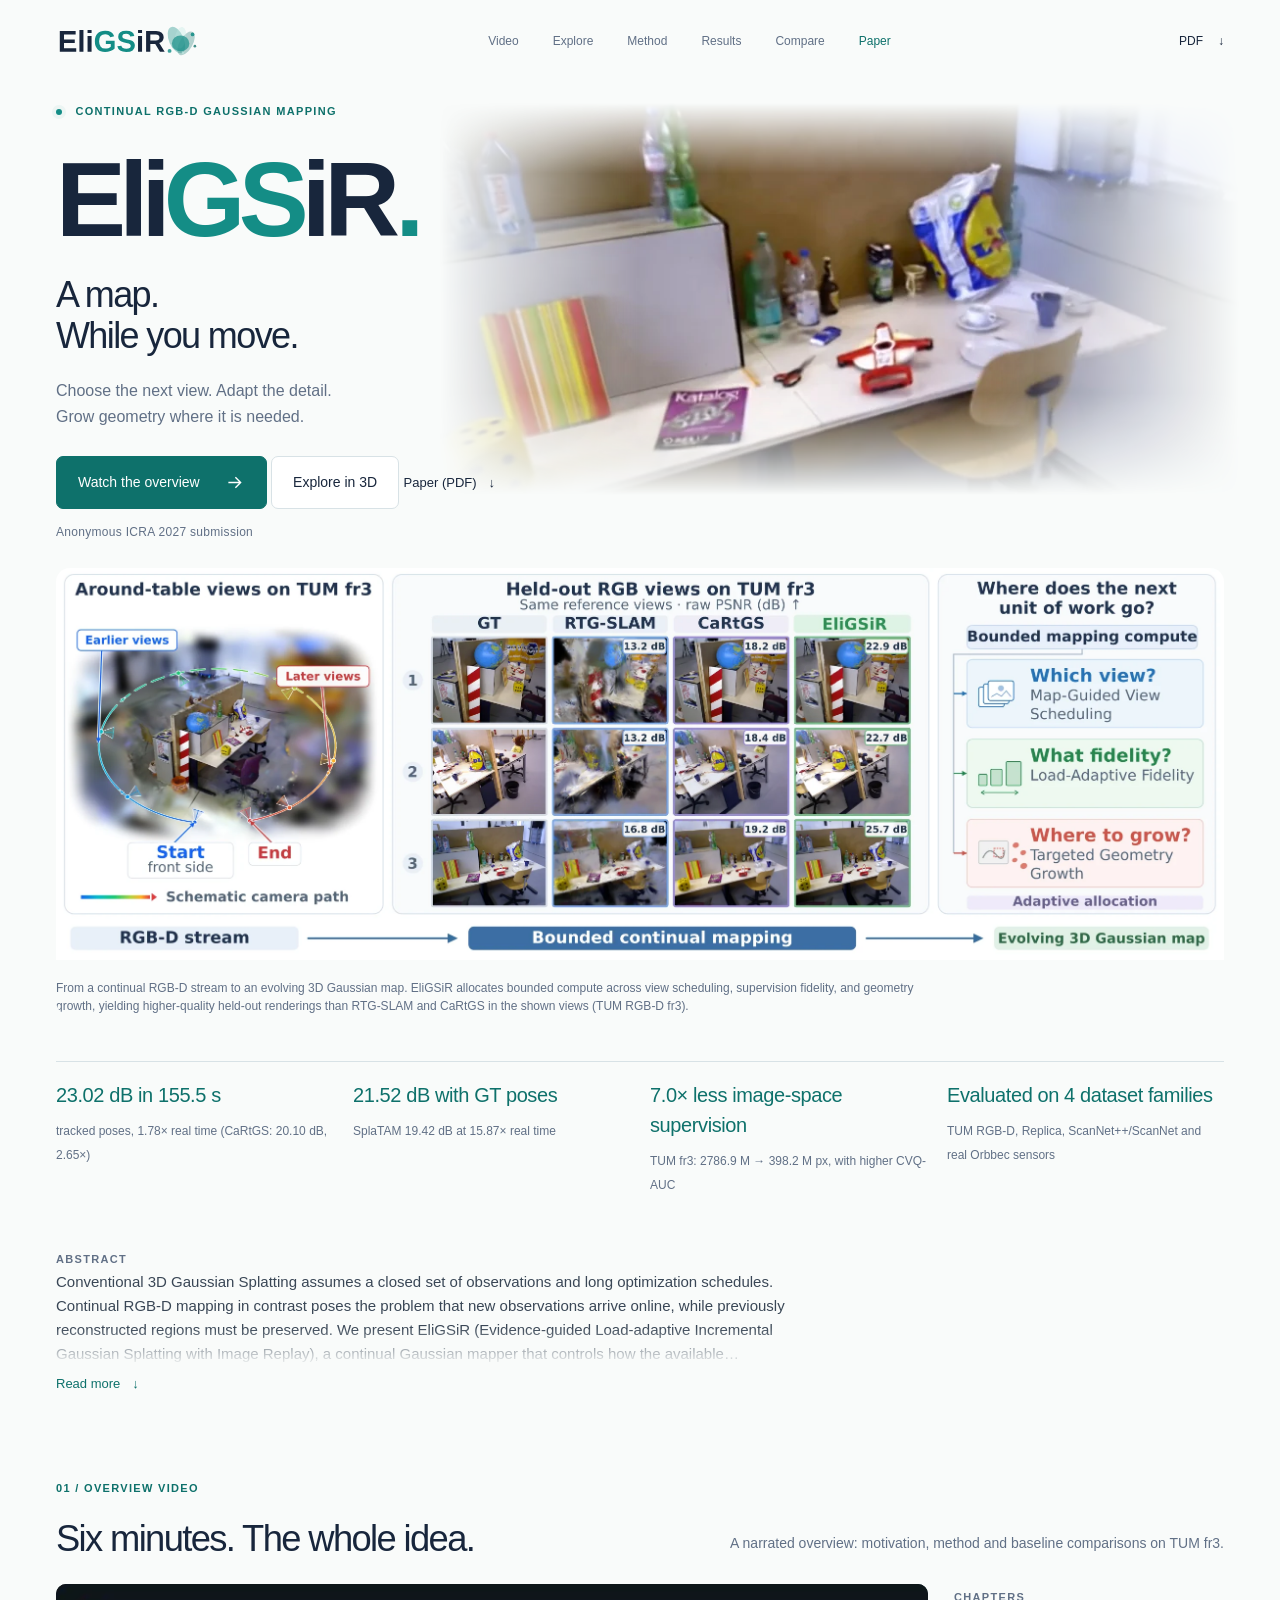
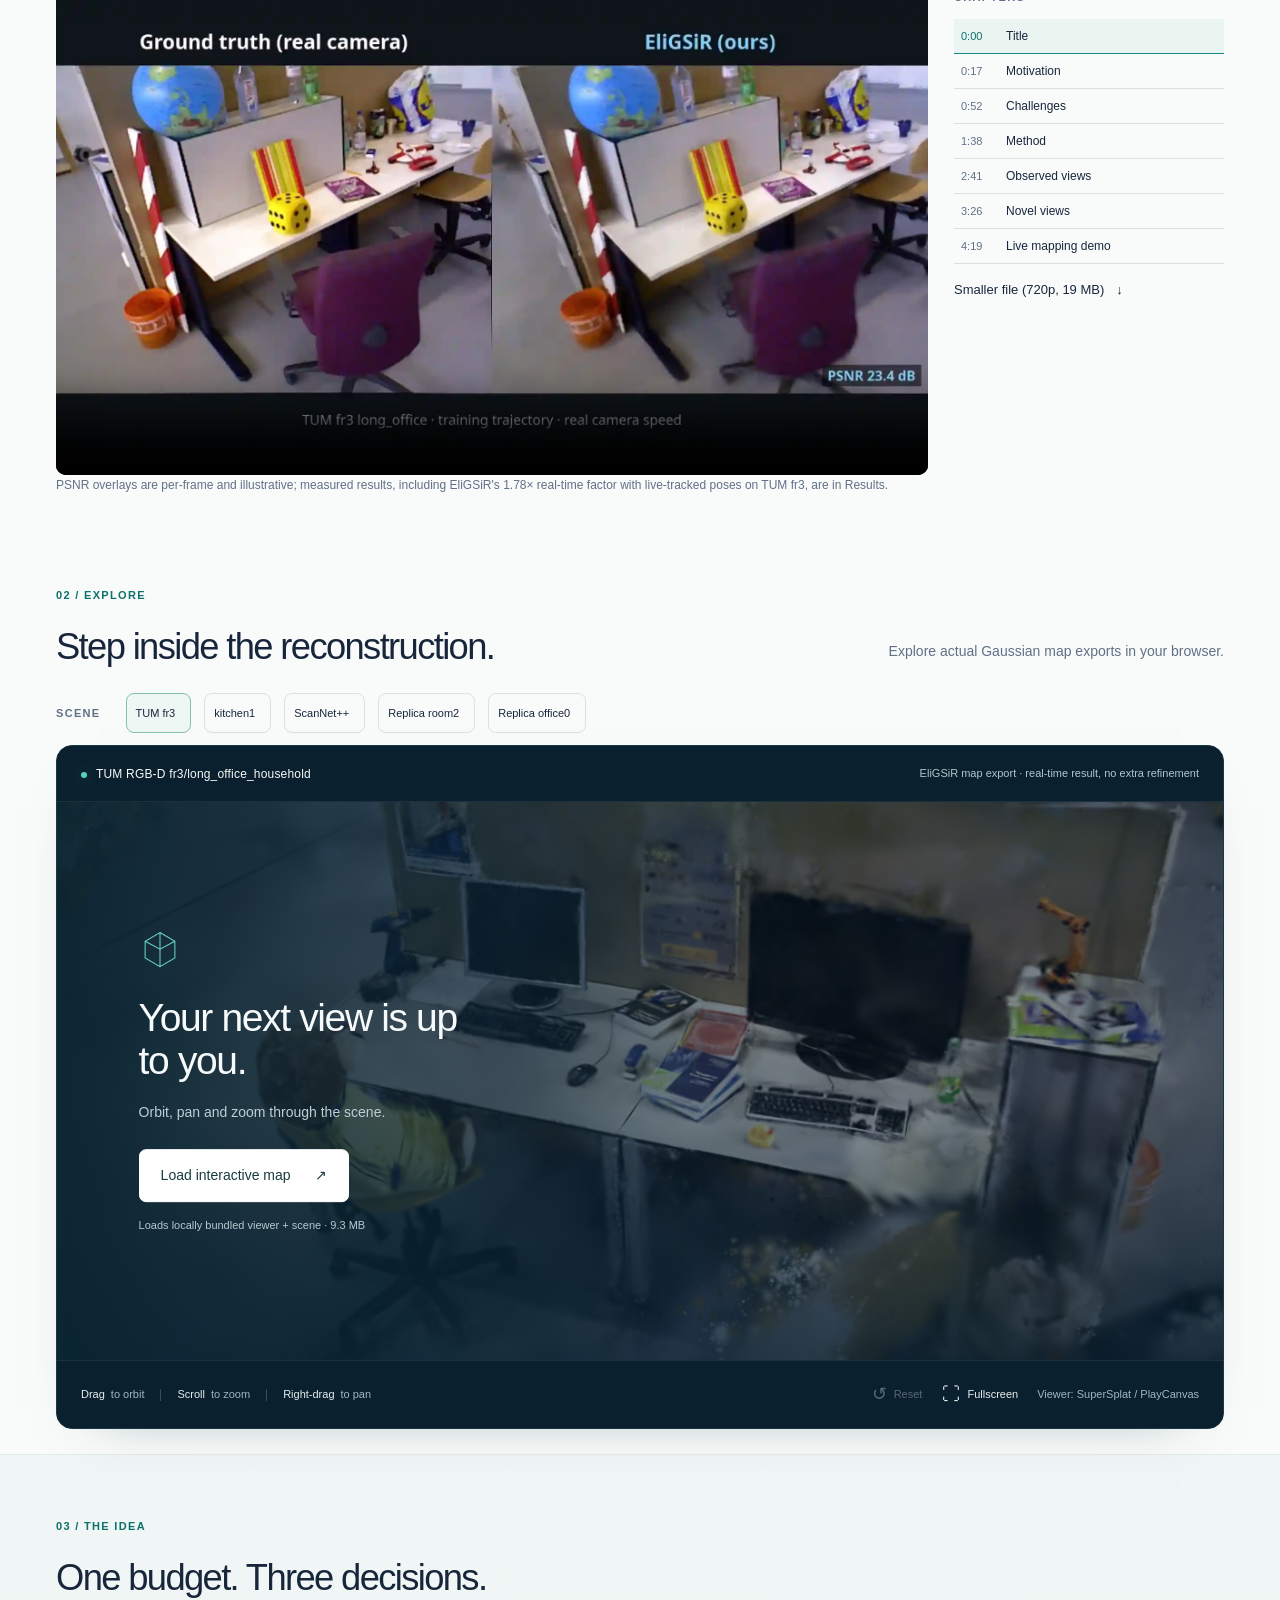
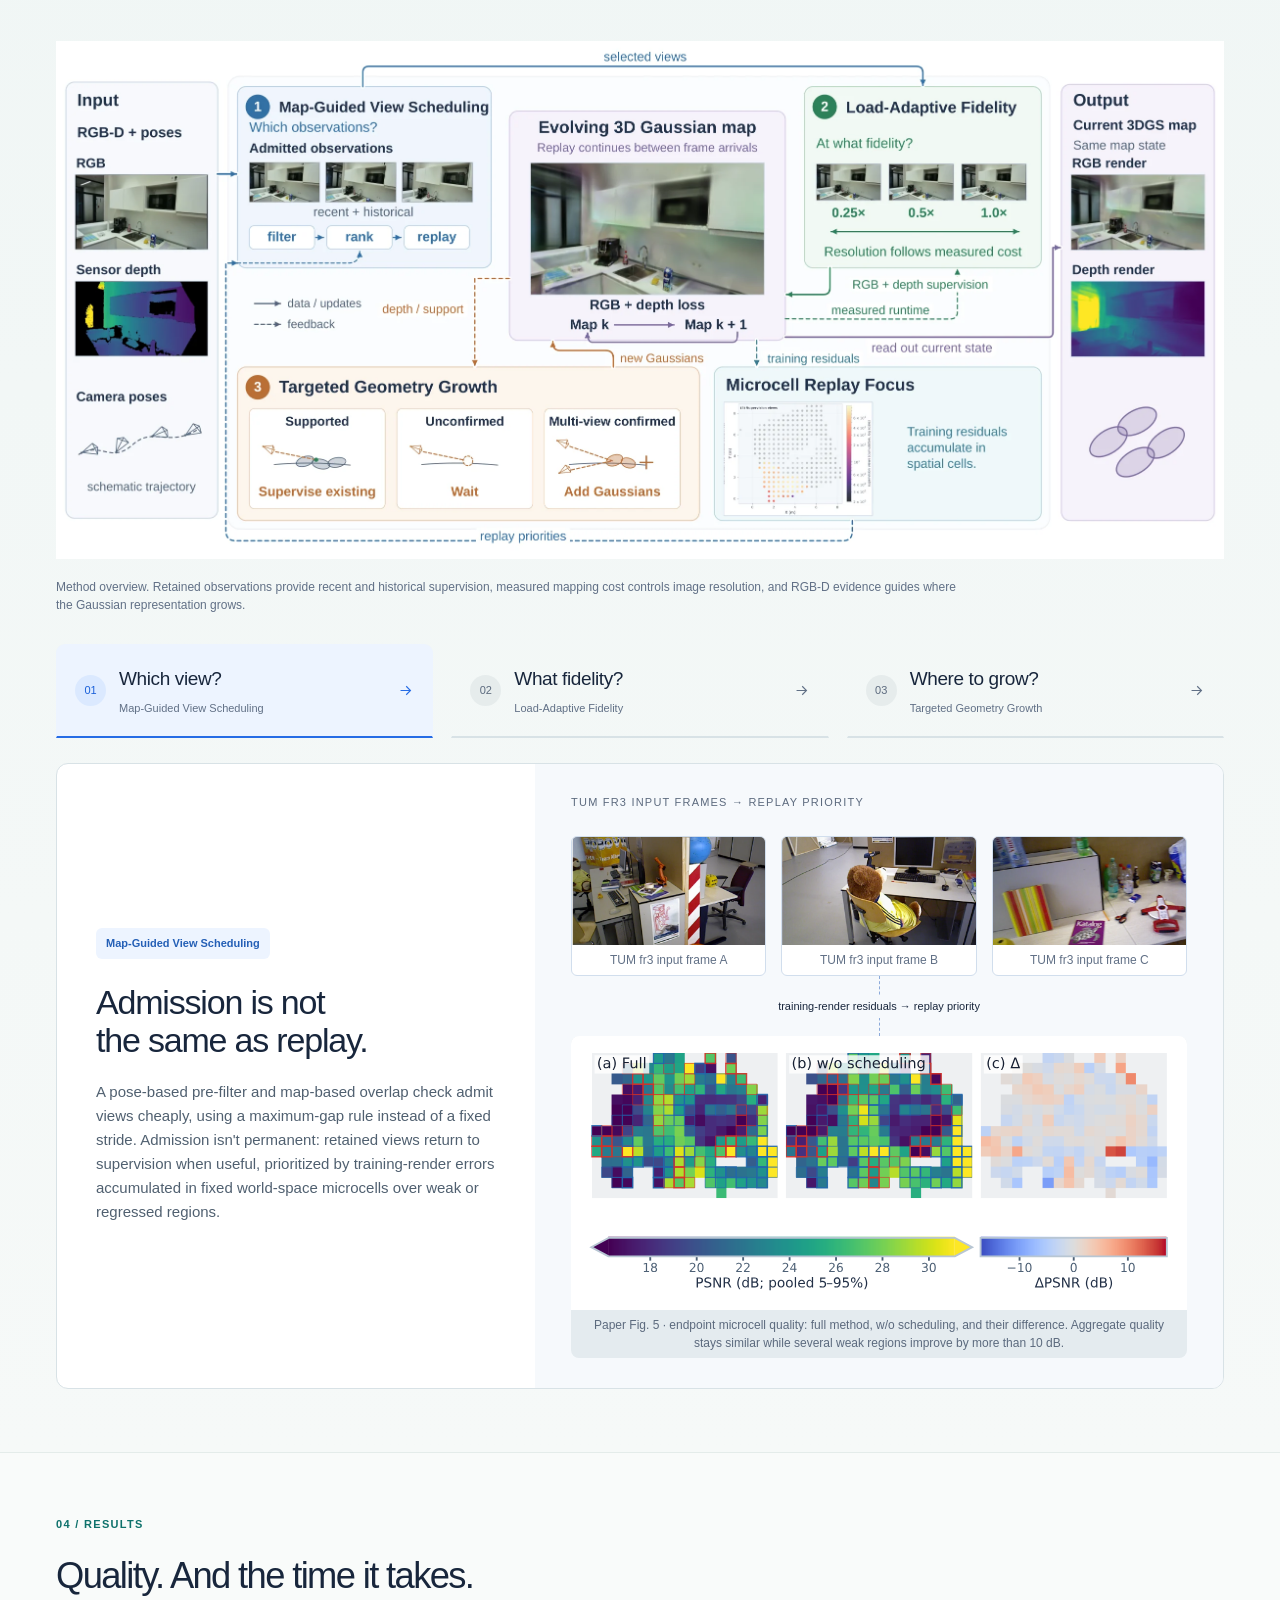
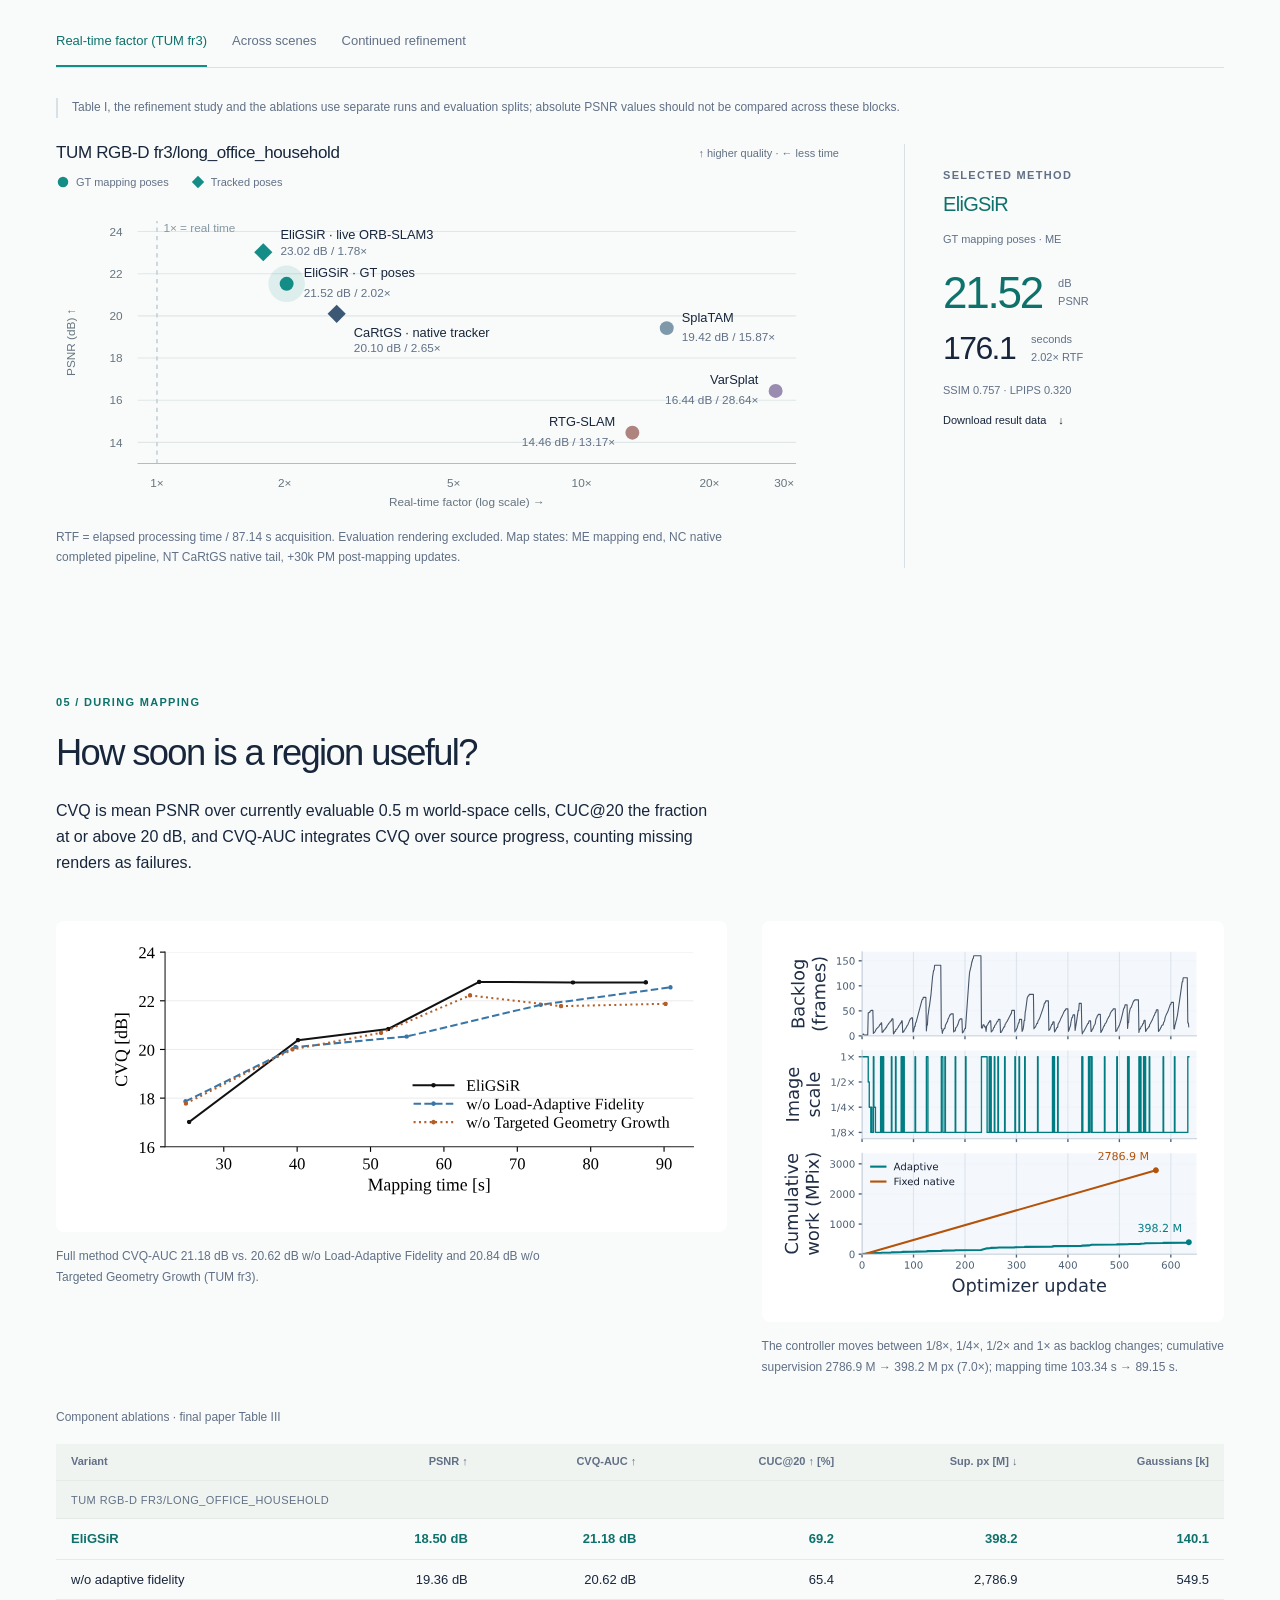
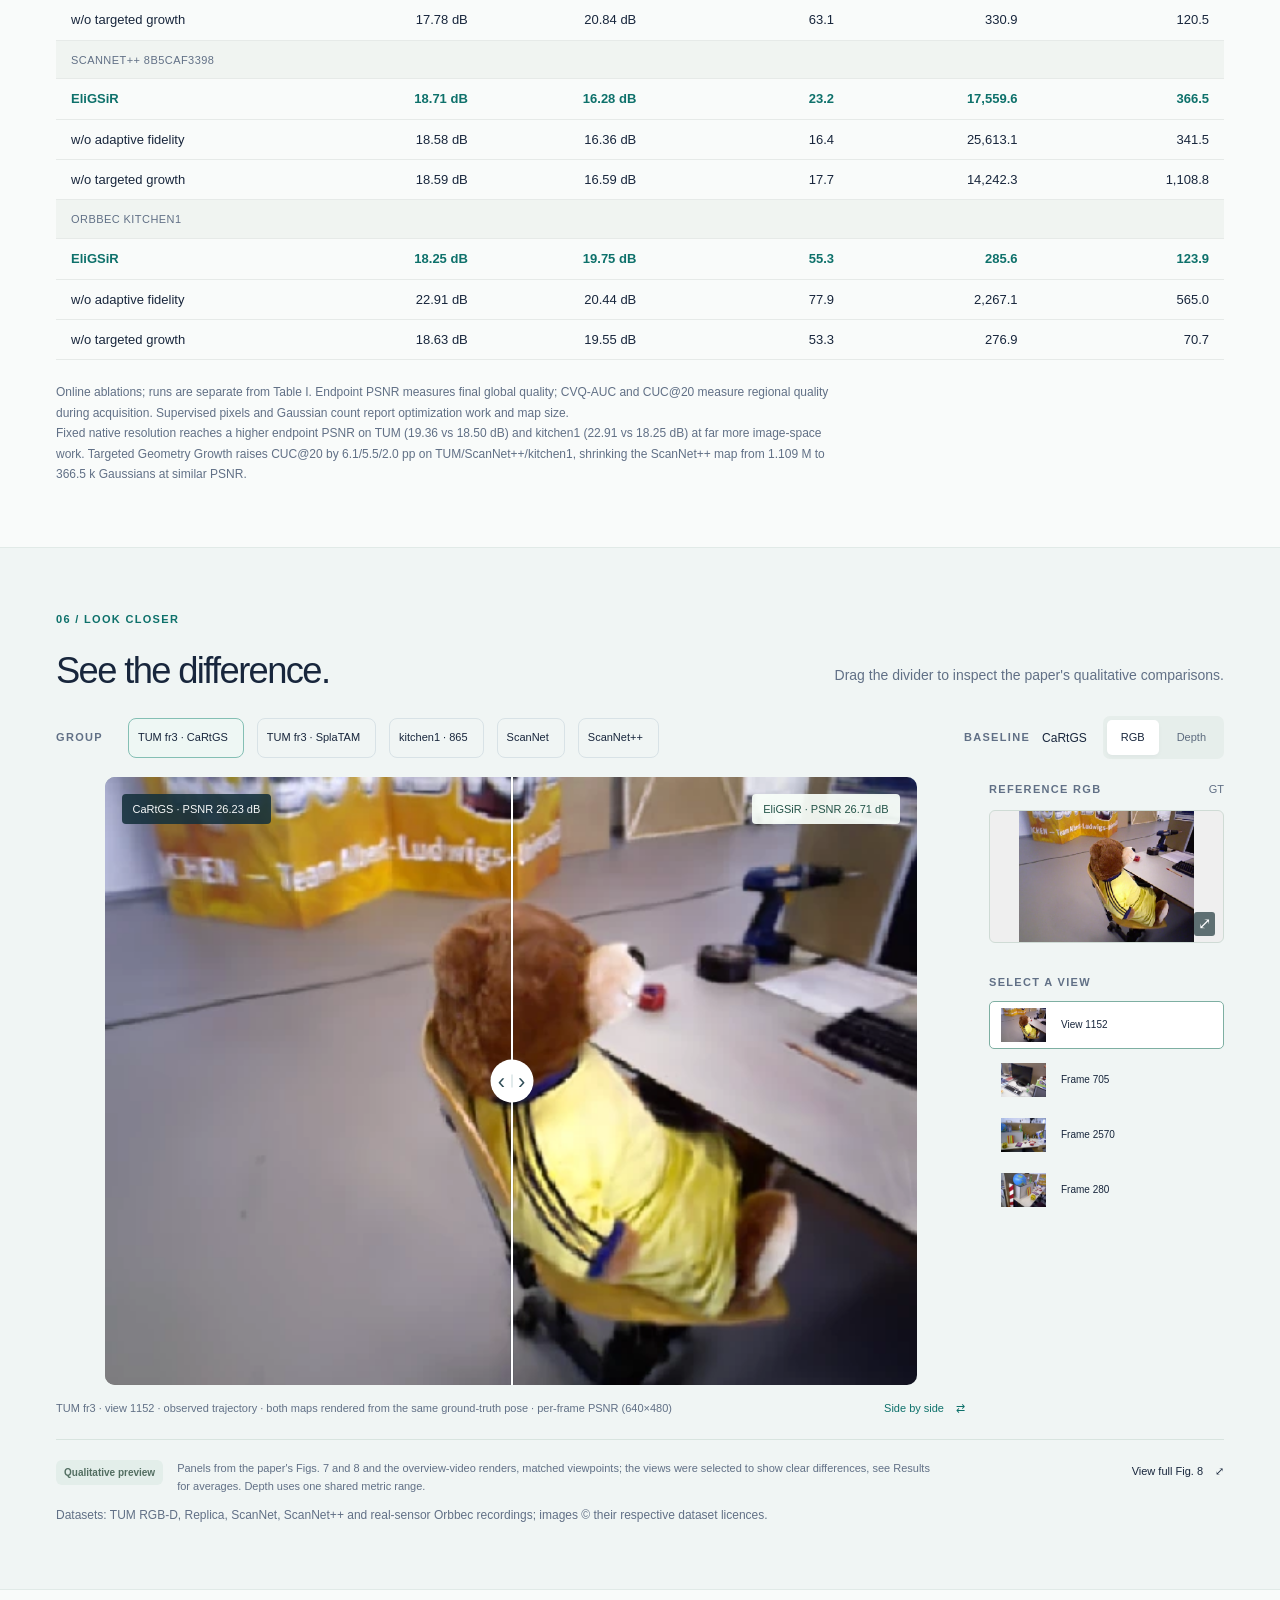
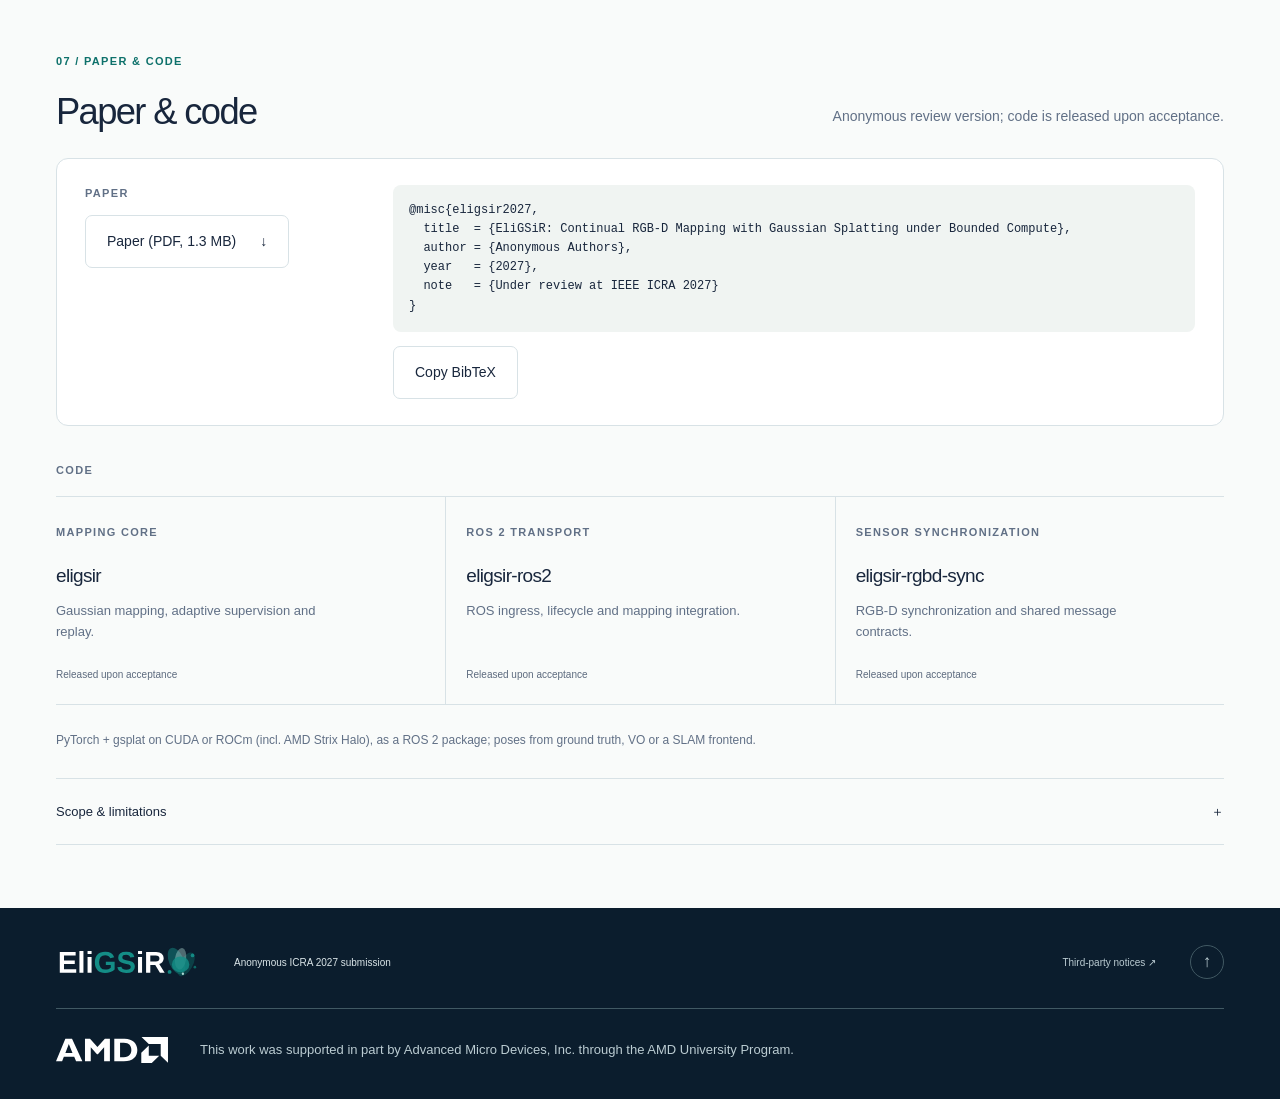
==== index.html @ 1557e568 "Place AMD logo with research support acknowledgment" ====
<!doctype html>
<html lang="en" class="no-js">
<head>
  <meta charset="utf-8">
  <meta name="viewport" content="width=device-width, initial-scale=1">
  <meta name="description" content="EliGSiR: continual RGB-D Gaussian mapping under bounded compute. Watch the overview, explore reconstructed maps, and see measured results.">
  <meta name="theme-color" content="#f7faf9">
  <meta name="referrer" content="no-referrer">
  <meta http-equiv="Content-Security-Policy" content="default-src 'self'; script-src 'self'; style-src 'self' 'unsafe-inline'; img-src 'self' data:; media-src 'self'; connect-src 'self'; frame-src 'self'; font-src 'self'; object-src 'none'; base-uri 'self'; form-action 'none'">
  <title>EliGSiR — A map. While you move.</title>
  <link rel="icon" href="assets/brand/mark.svg" type="image/svg+xml">
  <link rel="icon" href="assets/brand/favicon-32.png" sizes="32x32" type="image/png">
  <link rel="apple-touch-icon" href="assets/brand/apple-touch-icon.png">
  <link rel="preload" as="image" href="assets/real/hero-fr3-eligsir-render.webp">
  <link rel="stylesheet" href="styles.css">
  <script src="data/content.js" defer></script>
  <script src="app.js" defer></script>
</head>
<body>
  <a class="skip-link" href="#main">Skip to content</a>
  <header class="site-header" id="top">
    <div class="nav-shell">
      <a href="#top" class="brand" aria-label="EliGSiR home"><img src="assets/brand/logo-light.svg" width="154" height="38" alt="EliGSiR"></a>
      <nav class="desktop-nav" aria-label="Main navigation">
        <a href="#video">Video</a><a href="#explore">Explore</a><a href="#method">Method</a><a href="#results">Results</a><a href="#compare">Compare</a><a href="#paper">Paper</a>
      </nav>
      <div class="nav-actions"><a href="assets/paper/eligsir-anonymous.pdf" class="nav-code" aria-label="Download the paper (PDF)">PDF <span aria-hidden="true">↓</span></a><button class="icon-button menu-toggle" id="menu-toggle" aria-expanded="false" aria-controls="mobile-nav" aria-label="Open navigation"><span></span><span></span></button></div>
    </div>
    <nav class="mobile-nav" id="mobile-nav" aria-label="Mobile navigation" hidden><a href="#video">Video</a><a href="#explore">Explore</a><a href="#method">Method</a><a href="#results">Results</a><a href="#compare">Compare</a><a href="#paper">Paper</a></nav>
  </header>
  <main id="main">
    <section class="hero wrap" aria-labelledby="hero-title">
      <div class="hero-copy">
        <p class="eyebrow"><span class="status-dot" aria-hidden="true"></span> Continual RGB-D Gaussian mapping</p>
        <h1 id="hero-title">Eli<span>GS</span>iR<span class="title-period">.</span></h1>
        <p class="hero-statement">A map.<br> While you move.</p>
        <p class="hero-description">Choose the next view. Adapt the detail.<br class="desktop-only"> Grow geometry where it is needed.</p>
        <a class="button primary" href="#video">Watch the overview <svg viewBox="0 0 24 24" aria-hidden="true"><path d="M5 12h14m-6-6 6 6-6 6"/></svg></a>
        <a class="button secondary" href="#explore">Explore in 3D</a>
        <a class="text-link" href="assets/paper/eligsir-anonymous.pdf">Paper (PDF) <span aria-hidden="true">↓</span></a>
        <p class="hero-footnote">Anonymous ICRA 2027 submission</p>
      </div>
      <figure class="hero-visual">
        <img src="assets/real/hero-fr3-eligsir-render.webp" width="960" height="650" alt="EliGSiR rendering of an office scene from the TUM RGB-D fr3 sequence" fetchpriority="high">
      </figure>
    </section>

    <section class="abstract-section wrap" id="abstract" aria-labelledby="abstract-title">
      <h2 id="abstract-title" class="sr-only">Abstract</h2>
      <figure class="abstract-figure">
        <button class="figure-button flush" data-lightbox="assets/paper-figures/fig1-teaser.webp" data-caption="From a continual RGB-D stream to an evolving 3D Gaussian map." aria-label="Expand teaser figure"><img src="assets/paper-figures/fig1-teaser.webp" width="2385" height="799" alt="From a continual RGB-D stream to an evolving 3D Gaussian map, comparing EliGSiR with RTG-SLAM and CaRtGS on TUM RGB-D fr3" loading="lazy"></button>
        <span class="tap-hint">Tap to enlarge</span>
        <figcaption>From a continual RGB-D stream to an evolving 3D Gaussian map. EliGSiR allocates bounded compute across view scheduling, supervision fidelity, and geometry growth, yielding higher-quality held-out renderings than RTG-SLAM and CaRtGS in the shown views (TUM RGB-D fr3).</figcaption>
      </figure>
      <div class="stat-tiles">
          <div class="stat-tile"><strong>23.02 dB in 155.5 s</strong><span>tracked poses, 1.78× real time (CaRtGS: 20.10 dB, 2.65×)</span></div>
          <div class="stat-tile"><strong>21.52 dB with GT poses</strong><span>SplaTAM 19.42 dB at 15.87× real time</span></div>
          <div class="stat-tile"><strong>7.0× less image-space supervision</strong><span>TUM fr3: 2786.9 M → 398.2 M px, with higher CVQ-AUC</span></div>
          <div class="stat-tile"><strong>Evaluated on 4 dataset families</strong><span>TUM RGB-D, Replica, ScanNet++/ScanNet and real Orbbec sensors</span></div>
        </div>
      <div class="abstract-body">
          <span class="mini-label">ABSTRACT</span>
          <p id="abstract-text" class="abstract-text">Conventional 3D Gaussian Splatting assumes a closed set of observations and long optimization schedules. Continual RGB-D mapping in contrast poses the problem that new observations arrive online, while previously reconstructed regions must be preserved. We present EliGSiR (Evidence-guided Load-adaptive Incremental Gaussian Splatting with Image Replay), a continual Gaussian mapper that controls how the available optimization budget is used as the reconstruction evolves. Map-Guided View Scheduling filters redundant incoming views and reconsiders retained views according to the current state of the map. Load-Adaptive Fidelity adjusts supervision resolution to the current mapping load instead of following a fixed resolution schedule. Targeted Geometry Growth separates depth supervision from Gaussian creation and adds geometric capacity only where repeated RGB-D observations indicate missing or misplaced structure. Together, these mechanisms adapt which views are optimized, how much image detail is used, and where the representation grows while mapping remains active. We evaluate EliGSiR on Replica, TUM RGB-D, ScanNet++, and real RGB-D sensor sequences, considering both the final reconstruction and the map available throughout acquisition. On TUM RGB-D fr3/long_office_household, EliGSiR reaches 21.52 dB with the same ground-truth mapping poses used by the controlled baselines, compared with 19.42 dB for SplaTAM. In the tracked-pose comparison, EliGSiR with live ORB-SLAM3 poses reaches 23.02 dB in 155.5 s, compared with 20.10 dB in 230.9 s for CaRtGS using its native tracker. We further evaluate reconstruction throughout acquisition and show how EliGSiR's adaptive view scheduling, supervision fidelity, and geometry growth improve the use of the available mapping budget.</p>
        <button class="text-link abstract-more" id="abstract-more" aria-expanded="false" aria-controls="abstract-text" hidden>Read more <span aria-hidden="true">↓</span></button>
        </div>
    </section>

    <section class="video-section wrap section-space" id="video" aria-labelledby="video-title">
      <div class="section-heading"><div><p class="eyebrow section-number">01 / OVERVIEW VIDEO</p><h2 id="video-title">Six minutes. The whole idea.</h2></div><p>A narrated overview: motivation, method and baseline comparisons on TUM fr3.</p></div>
      <div class="video-grid">
        <div class="video-wrap">
          <video id="overview-video" controls playsinline preload="none" poster="assets/video/eligsir-overview-poster.webp" aria-label="EliGSiR overview video">
            <track kind="captions" srclang="en" label="English" src="assets/video/eligsir-overview.en.vtt">
            <track kind="chapters" srclang="en" src="assets/video/eligsir-overview.chapters.vtt">
            Your browser does not support this video.
          </video>
          <noscript>
            <video controls playsinline preload="none" poster="assets/video/eligsir-overview-poster.webp" aria-label="EliGSiR overview video">
              <source src="assets/video/eligsir-overview.mp4" type="video/mp4">
              <track kind="captions" srclang="en" label="English" src="assets/video/eligsir-overview.en.vtt">
              Your browser does not support this video.
            </video>
          </noscript>
        </div>
        <aside class="video-aside">
          <span class="mini-label">CHAPTERS</span>
          <div class="video-chapters" id="video-chapters">
            <button class="video-chapter selected" data-time="0" aria-pressed="true"><span>0:00</span><strong>Title</strong></button>
            <button class="video-chapter" data-time="17" aria-pressed="false"><span>0:17</span><strong>Motivation</strong></button>
            <button class="video-chapter" data-time="52.7" aria-pressed="false"><span>0:52</span><strong>Challenges</strong></button>
            <button class="video-chapter" data-time="98.599" aria-pressed="false"><span>1:38</span><strong>Method</strong></button>
            <button class="video-chapter" data-time="161.5" aria-pressed="false"><span>2:41</span><strong>Observed views</strong></button>
            <button class="video-chapter" data-time="206.3" aria-pressed="false"><span>3:26</span><strong>Novel views</strong></button>
            <button class="video-chapter" data-time="259.97" aria-pressed="false"><span>4:19</span><strong>Live mapping demo</strong></button>
          </div>
          <button class="text-link" id="use-720p">Smaller file (720p, 19 MB) <span aria-hidden="true">↓</span></button>
        </aside>
      </div>
      <p class="caption">PSNR overlays are per-frame and illustrative; measured results, including EliGSiR's 1.78× real-time factor with live-tracked poses on TUM fr3, are in Results.</p>
    </section>

    <section class="explore-section wrap" id="explore" aria-labelledby="explore-title">
      <div class="section-heading"><div><p class="eyebrow section-number">02 / EXPLORE</p><h2 id="explore-title">Step inside<br class="mobile-only"> the reconstruction.</h2></div><p>Explore actual Gaussian map exports in your browser.</p></div>
      <div class="scene-strip" role="group" aria-label="Scene">
        <span class="mini-label">SCENE</span>
        <button class="scene-chip selected" data-scene="fr3" aria-pressed="true"><span>TUM fr3</span></button>
        <button class="scene-chip" data-scene="kitchen1" aria-pressed="false"><span>kitchen1</span></button>
        <button class="scene-chip" data-scene="scannetpp" aria-pressed="false"><span>ScanNet++</span></button>
        <button class="scene-chip" data-scene="room2" aria-pressed="false"><span>Replica room2</span></button>
        <button class="scene-chip" data-scene="office0" aria-pressed="false"><span>Replica office0</span></button>
      </div>
      <div class="viewer-shell" id="viewer-shell">
        <div class="viewer-topline"><span class="viewer-scene"><span class="status-dot" aria-hidden="true"></span><span id="viewer-scene-name">TUM RGB-D fr3/long_office_household</span></span><span class="viewer-kind">EliGSiR map export · real-time result, no extra refinement</span></div>
        <div class="viewer-stage" id="viewer-stage">
          <img class="viewer-poster" id="viewer-poster" src="assets/real/viewer-fr3.webp" width="1280" height="720" alt="Render of the TUM RGB-D fr3/long_office_household EliGSiR map at the viewer's start camera" loading="lazy">
          <div class="viewer-shade"></div>
          <div class="viewer-invitation" id="viewer-invitation">
            <div class="cube-icon" aria-hidden="true"><svg viewBox="0 0 48 48"><path d="m24 5 17 10v19L24 44 7 34V15zm0 0v19m17-9L24 24 7 15m17 9v20"/></svg></div>
            <h3>Your next view is up to you.</h3>
            <p>Orbit, pan and zoom through the scene.</p>
            <button class="button light" id="load-viewer">Load interactive map <span aria-hidden="true">↗</span></button>
            <span class="viewer-size">Loads locally bundled viewer + scene · <span id="viewer-size">—</span></span>
          </div>
          <div class="viewer-loading" id="viewer-loading" role="status" hidden><span class="spinner" aria-hidden="true"></span><p>Preparing your 3D view…</p><small>The first frame may take a moment.</small></div>
          <div class="viewer-failure" id="viewer-failure" hidden><h3>Use the overview video on this device.</h3><p id="viewer-error-text">The browser could not initialize the 3D renderer.</p><a class="button light" href="#video">Watch the overview <span aria-hidden="true">↓</span></a></div>
          <div id="viewer-mount"></div>
        </div>
        <div class="viewer-toolbar"><p><span>Drag</span> to orbit <i></i><span>Scroll</span> to zoom <i></i><span>Right-drag</span> to pan</p><div><button class="viewer-tool" id="reset-viewer" disabled><span aria-hidden="true">↺</span> Reset</button><button class="viewer-tool" id="fullscreen-viewer"><span aria-hidden="true">⛶</span> Fullscreen</button><button class="viewer-tool" id="unload-viewer" hidden>Exit 3D</button><span class="viewer-credit">Viewer: SuperSplat / PlayCanvas</span></div></div>
      </div>
    </section>

    <section class="method-section section-space" id="method" aria-labelledby="method-title">
      <div class="wrap">
        <div class="section-heading"><div><p class="eyebrow section-number">03 / THE IDEA</p><h2 id="method-title">One budget. Three decisions.</h2></div></div>
        <figure class="wide-figure">
          <button class="figure-button flush" data-lightbox="assets/paper-figures/fig2-method.webp" data-caption="Method overview." aria-label="Expand method overview figure"><img src="assets/paper-figures/fig2-method.webp" width="2385" height="1058" alt="Method overview: retained observations, measured mapping cost and RGB-D evidence feed the three decisions" loading="lazy"></button>
          <span class="tap-hint">Tap to enlarge</span>
          <figcaption>Method overview. Retained observations provide recent and historical supervision, measured mapping cost controls image resolution, and RGB-D evidence guides where the Gaussian representation grows.</figcaption>
        </figure>
        <div class="decision-tabs" role="tablist" aria-label="Mapping decisions">
          <button class="decision-tab blue" id="tab-replay" role="tab" aria-selected="true" aria-controls="panel-replay" tabindex="0"><span class="decision-index">01</span><span class="decision-label">Which view?<small>Map-Guided View Scheduling</small></span><svg viewBox="0 0 24 24" aria-hidden="true"><path d="M5 12h14m-6-6 6 6-6 6"/></svg></button>
          <button class="decision-tab green" id="tab-fidelity" role="tab" aria-selected="false" aria-controls="panel-fidelity" tabindex="-1"><span class="decision-index">02</span><span class="decision-label">What fidelity?<small>Load-Adaptive Fidelity</small></span><svg viewBox="0 0 24 24" aria-hidden="true"><path d="M5 12h14m-6-6 6 6-6 6"/></svg></button>
          <button class="decision-tab coral" id="tab-growth" role="tab" aria-selected="false" aria-controls="panel-growth" tabindex="-1"><span class="decision-index">03</span><span class="decision-label">Where to grow?<small>Targeted Geometry Growth</small></span><svg viewBox="0 0 24 24" aria-hidden="true"><path d="M5 12h14m-6-6 6 6-6 6"/></svg></button>
        </div>
        <div class="method-panel" id="panel-replay" role="tabpanel" aria-labelledby="tab-replay" tabindex="0">
          <div class="method-copy"><span class="pill blue-soft">Map-Guided View Scheduling</span><h3>Admission is not<br> the same as replay.</h3><p>A pose-based pre-filter and map-based overlap check admit views cheaply, using a maximum-gap rule instead of a fixed stride. Admission isn't permanent: retained views return to supervision when useful, prioritized by training-render errors accumulated in fixed world-space microcells over weak or regressed regions.</p></div>
          <div class="replay-demo diagram" id="replay-diagram"><span class="diagram-label">TUM FR3 INPUT FRAMES → REPLAY PRIORITY</span><div class="replay-flow"><div class="filmstrip"><figure><img src="assets/real/fr3-frame-a.webp" alt="TUM RGB-D fr3 input frame A" loading="lazy"><figcaption>TUM fr3 input frame A</figcaption></figure><figure id="replay-picked"><img src="assets/real/fr3-frame-b.webp" alt="TUM RGB-D fr3 input frame B" loading="lazy"><figcaption>TUM fr3 input frame B</figcaption></figure><figure><img src="assets/real/fr3-frame-c.webp" alt="TUM RGB-D fr3 input frame C" loading="lazy"><figcaption>TUM fr3 input frame C</figcaption></figure></div><div class="replay-connector"><span class="connector-label">training-render residuals → replay priority</span></div><figure class="replay-map"><img src="assets/paper-figures/fig5-scheduling.svg" alt="Top-down world-space microcell grid used to prioritize replay, from the paper's Fig. 5" loading="lazy"><figcaption>Paper Fig. 5 · endpoint microcell quality: full method, w/o scheduling, and their difference. Aggregate quality stays similar while several weak regions improve by more than 10 dB.</figcaption></figure></div></div>
        </div>
        <div class="method-panel" id="panel-fidelity" role="tabpanel" aria-labelledby="tab-fidelity" tabindex="0" hidden>
          <div class="method-copy"><span class="pill green-soft">Load-Adaptive Fidelity</span><h3>Less detail now.<br> More when it fits.</h3><p>The scheduler measures recent mapping cost and picks from a small set of discrete resolutions (1/8× … 1×). The decision is reversible: source RGB-D stays intact and intrinsics are scaled with the grid.</p><label class="range-label" for="workload">Illustrative mapping pressure <output id="pressure-value">Low</output></label><input class="themed-range" type="range" id="workload" min="0" max="3" value="0" step="1"><div class="range-endpoints"><span>Low</span><span>High</span></div></div>
          <div class="fidelity-demo diagram"><span class="diagram-label">REAL TUM FR3 FRAME · ILLUSTRATIVE CONTROLLER</span><div class="fidelity-top"><span>Supervision grid</span><strong id="fidelity-value">1×</strong></div><div class="fidelity-image"><img id="fidelity-image" src="assets/real/fidelity-1x.webp" alt="Real TUM fr3 frame at native supervision resolution"></div><div class="fidelity-tiers"><span class="selected" data-tier="0">1×<small>Native</small></span><span data-tier="1">1/2×<small>Half</small></span><span data-tier="2">1/4×<small>Quarter</small></span><span data-tier="3">1/8×<small>Eighth</small></span></div><p>Try low → high → low. The decision is reversible.</p></div>
        </div>
        <div class="method-panel" id="panel-growth" role="tabpanel" aria-labelledby="tab-growth" tabindex="0" hidden>
          <div class="method-copy"><span class="pill coral-soft">Targeted Geometry Growth</span><h3>Depth can supervise<br> without adding geometry.</h3><p>Sparse structural support comes first, from a bounded set of depth-derived Gaussians. On revisits, insertion is suppressed where the map already explains observations and directed to unsupported or misplaced regions; otherwise depth supervises existing geometry without adding primitives. 3DGS-MCMC handles relocation, replacement and densification; it is not a contribution of this work.</p><div class="growth-controls" role="group" aria-label="Geometry evidence"><button data-growth="supported" aria-pressed="true">Supported</button><button data-growth="single" aria-pressed="false">One view</button><button data-growth="confirmed" aria-pressed="false">Multi-view</button></div></div>
          <div class="growth-demo diagram" data-growth="supported"><span class="diagram-label">SCHEMATIC · SIDE VIEW</span><svg viewBox="0 0 600 330" class="growth-svg" role="img" aria-labelledby="growth-svg-title"><title id="growth-svg-title">Depth evidence and geometry insertion schematic</title><defs><marker id="ray-arrow" viewBox="0 0 10 10" refX="9" refY="5" markerWidth="5" markerHeight="5" orient="auto-start-reverse"><path d="M0 0 10 5 0 10z" fill="currentColor"/></marker></defs><path class="surface" d="M435 65Q406 145 441 180T426 280"/><g class="old-gaussians"><ellipse cx="431" cy="112" rx="17" ry="38" transform="rotate(12 431 112)"/><ellipse cx="431" cy="181" rx="20" ry="38" transform="rotate(-20 431 181)"/><ellipse cx="435" cy="250" rx="18" ry="32"/></g><g class="camera-one"><path d="m89 144 35-15v52l-35-15z"/><circle cx="79" cy="155" r="12"/><path class="ray" d="M124 155h288" marker-end="url(#ray-arrow)"/></g><g class="camera-two"><path d="m172 270 29-23 20 37-36 5z"/><circle cx="165" cy="288" r="12"/><path class="ray" d="m213 263 213-106" marker-end="url(#ray-arrow)"/></g><g class="new-gaussians"><ellipse cx="427" cy="155" rx="13" ry="27"/><ellipse cx="438" cy="208" rx="11" ry="22"/></g><circle class="depth-measurement" cx="427" cy="155" r="7"/><text x="55" y="206">Depth observation</text><text x="408" y="38">Surface</text><text x="143" y="324" class="second-label">Second view</text></svg><div class="growth-outcome"><span class="outcome-dot"></span><strong id="growth-outcome">Supervise existing</strong><span id="growth-detail">The current map already supports this surface.</span></div></div>
        </div>
      </div>
    </section>

    <section class="results-section wrap section-space" id="results" aria-labelledby="results-title">
      <div class="section-heading"><div><p class="eyebrow section-number">04 / RESULTS</p><h2 id="results-title">Quality. And the time it takes.</h2></div></div>
      <div class="result-tabs" role="tablist" aria-label="Result view"><button id="tab-rtf" role="tab" aria-controls="panel-rtf" aria-selected="true" tabindex="0">Real-time factor (TUM fr3)</button><button id="tab-scenes" role="tab" aria-controls="panel-scenes" aria-selected="false" tabindex="-1">Across scenes</button><button id="tab-refinement" role="tab" aria-controls="panel-refinement" aria-selected="false" tabindex="-1">Continued refinement</button></div>
      <p class="caution-note">Table I, the refinement study and the ablations use separate runs and evaluation splits; absolute PSNR values should not be compared across these blocks.</p>

      <div class="result-panel" id="panel-rtf" role="tabpanel" aria-labelledby="tab-rtf">
        <div class="chart-area"><div class="chart-title"><h3>TUM RGB-D fr3/long_office_household</h3><span>↑ higher quality · ← less time</span></div><div id="rtf-chart" class="online-chart"></div><!-- static:rtf-chart -->
<noscript><img src="assets/paper-figures/fig3-psnr-vs-rtf.svg" alt="Paper Fig. 3: held-out PSNR versus real-time factor on TUM fr3" width="730" height="320" loading="lazy"></noscript>
<!-- /static:rtf-chart --><p class="caption">RTF = elapsed processing time / 87.14 s acquisition. Evaluation rendering excluded. Map states: ME mapping end, NC native completed pipeline, NT CaRtGS native tail, +30k PM post-mapping updates.</p></div>
        <div class="result-readout">
          <span class="mini-label">SELECTED METHOD</span><h3 id="selected-method">EliGSiR</h3>
          <p class="readout-line"><span id="selected-poses">GT mapping poses</span> · <span id="selected-state">ME</span></p>
          <div class="metric-line"><strong id="selected-psnr">21.52</strong><span>dB<br> PSNR</span></div>
          <div class="metric-line time"><strong id="selected-time">176.1</strong><span>seconds<br> <span id="selected-rtf">2.02×</span> RTF</span></div>
          <p class="small muted">SSIM <span id="selected-ssim">0.757</span> · LPIPS <span id="selected-lpips">0.320</span></p>
          <a href="assets/data/results.json" class="text-link" download>Download result data <span aria-hidden="true">↓</span></a>
        </div>
      </div>

      <div class="result-panel" id="panel-scenes" role="tabpanel" aria-labelledby="tab-scenes" hidden>
        <div class="table-scroll" id="scenes-table-wrap" tabindex="0" role="region" aria-label="Across-scenes results table"><!-- static:scenes-table -->
<noscript><table><caption>Across scenes · final paper Table I</caption><thead><tr><th scope="col">Method</th><th scope="col">Map state</th><th scope="col">PSNR &uarr;</th><th scope="col">SSIM &uarr;</th><th scope="col">LPIPS &darr;</th><th scope="col">Time [s]</th></tr></thead><tbody><tr class="table-group-row"><th colspan="6" scope="colgroup">TUM fr3 · GT poses</th></tr><tr class="eligsir-row"><th scope="row">EliGSiR</th><td>ME</td><td class="best-psnr">21.52 dB</td><td>0.757</td><td>0.320</td><td>176.1</td></tr><tr><th scope="row">SplaTAM</th><td>NC</td><td>19.42 dB</td><td>0.703</td><td>0.445</td><td>1,382.6</td></tr><tr><th scope="row">VarSplat</th><td>+30k PM</td><td>16.44 dB</td><td>0.574</td><td>0.510</td><td>2,495.5</td></tr><tr><th scope="row">RTG-SLAM</th><td>NC</td><td>14.46 dB</td><td>0.553</td><td>0.614</td><td>1,147.8</td></tr><tr class="table-group-row"><th colspan="6" scope="colgroup">TUM fr3 · tracked poses</th></tr><tr class="eligsir-row"><th scope="row">EliGSiR</th><td>ME</td><td class="best-psnr">23.02 dB</td><td>0.803</td><td>0.276</td><td>155.5</td></tr><tr><th scope="row">CaRtGS</th><td>NT</td><td>20.10 dB</td><td>0.689</td><td>0.363</td><td>230.9</td></tr><tr class="table-group-row"><th colspan="6" scope="colgroup">Replica office0</th></tr><tr><th scope="row">RTG-SLAM</th><td>NC</td><td>34.62 dB</td><td>0.940</td><td>0.263</td><td>412.4</td></tr><tr><th scope="row">VarSplat</th><td>+30k PM</td><td class="best-psnr">40.91 dB</td><td>0.972</td><td>0.203</td><td>3,742.2</td></tr><tr class="eligsir-row"><th scope="row">EliGSiR</th><td>ME</td><td>34.20 dB</td><td>0.938</td><td>0.223</td><td>324.0 [a]</td></tr><tr class="table-group-row"><th colspan="6" scope="colgroup">Replica room2</th></tr><tr class="eligsir-row"><th scope="row">EliGSiR</th><td>+2k PM</td><td>37.07 dB</td><td>0.964</td><td>0.137</td><td>746.4</td></tr><tr class="table-group-row"><th colspan="6" scope="colgroup">Orbbec floor2</th></tr><tr><th scope="row">RTG-SLAM</th><td>NC</td><td>18.52 dB</td><td>0.718</td><td>0.461</td><td>775.2</td></tr><tr><th scope="row">SplaTAM</th><td>NC</td><td>21.40 dB</td><td>0.782</td><td>0.390</td><td>18,349.6</td></tr><tr><th scope="row">VarSplat</th><td>+30k PM</td><td class="best-psnr">25.88 dB</td><td>0.883</td><td>0.254</td><td>2,274.7</td></tr><tr class="eligsir-row"><th scope="row">EliGSiR</th><td>ME</td><td>16.27 dB</td><td>0.601</td><td>0.510</td><td>555.1</td></tr><tr class="table-group-row"><th colspan="6" scope="colgroup">Orbbec kitchen1</th></tr><tr><th scope="row">RTG-SLAM</th><td>NC</td><td>16.75 dB</td><td>0.669</td><td>0.506</td><td>408.0</td></tr><tr><th scope="row">SplaTAM</th><td>NC</td><td>17.59 dB</td><td>0.731</td><td>0.447</td><td>2,456.7</td></tr><tr><th scope="row">CaRtGS</th><td>NT</td><td>20.12 dB</td><td>0.856</td><td>0.281</td><td>99.2 [b]</td></tr><tr class="eligsir-row"><th scope="row">EliGSiR</th><td>ME</td><td class="best-psnr">23.50 dB</td><td>0.840</td><td>0.248</td><td>203.3</td></tr><tr class="table-group-row"><th colspan="6" scope="colgroup">ScanNet++ 8b5caf3398</th></tr><tr class="eligsir-row"><th scope="row">EliGSiR</th><td>ME</td><td>19.58 dB</td><td>0.817</td><td>0.307</td><td>390.9</td></tr><tr class="table-group-row"><th colspan="6" scope="colgroup">TUM RGB-D fr1/desk</th></tr><tr><th scope="row">RTG-SLAM</th><td>NC</td><td>16.07 dB</td><td>0.559</td><td>0.570</td><td>707.0</td></tr><tr><th scope="row">SplaTAM</th><td>NC</td><td>18.75 dB</td><td>0.659</td><td>0.471</td><td>4,726.5</td></tr><tr class="eligsir-row"><th scope="row">EliGSiR</th><td>+30k PM</td><td class="best-psnr">20.60 dB</td><td>0.729</td><td>0.408</td><td>678.3</td></tr></tbody></table><ol class="table-footnotes caption"><li>Timestamp-derived; includes evaluation/video generation.</li><li>Mapping time only; excludes the per-view pose refinement used to obtain the reported CaRtGS score.</li></ol></noscript>
<!-- /static:scenes-table --></div>
        <p class="caption">Methods at their evaluated map states using native finalization. Final quality and time should be read jointly; times are descriptive since hardware and timing scopes differ.</p>
      </div>

      <div class="result-panel refinement-panel" id="panel-refinement" role="tabpanel" aria-labelledby="tab-refinement" hidden>
        <div><h3>More compute after the stream.</h3><p class="refine-intro">Each refinement budget is a separate run. Select a budget to inspect its endpoint, not an interpolated training curve.</p><div class="refinement-stages" id="refinement-stages"></div><div class="refine-bars" id="refine-bars"></div><!-- static:refinement-table -->
<noscript><table><caption>Continued refinement · TUM RGB-D fr3/long_office_household</caption><thead><tr><th scope="col">Map state</th><th scope="col">Updates</th><th scope="col">PSNR</th><th scope="col">SSIM</th><th scope="col">LPIPS</th><th scope="col">Depth RMSE</th><th scope="col">Gaussians k</th><th scope="col">Total time s</th></tr></thead><tbody><tr><th scope="row">Mapping end</th><td>1372</td><td>23.27 dB</td><td>0.807</td><td>0.269</td><td>0.459 m</td><td>328.1</td><td>144.9</td></tr><tr><th scope="row">+4k PM</th><td>5372</td><td>23.64 dB</td><td>0.814</td><td>0.264</td><td>0.356 m</td><td>356.6</td><td>1,166.5</td></tr><tr><th scope="row">+8k PM</th><td>9351</td><td>24.44 dB</td><td>0.837</td><td>0.235</td><td>0.347 m</td><td>367.5</td><td>2,188.6</td></tr><tr><th scope="row">+16k PM</th><td>17102</td><td>25.62 dB</td><td>0.855</td><td>0.213</td><td>0.352 m</td><td>381.3</td><td>5,062.1</td></tr></tbody></table></noscript>
<!-- /static:refinement-table --><p class="caption" id="refinement-caption"></p></div>
        <div class="result-readout">
          <span class="mini-label" id="refine-stage">MAPPING END</span>
          <div class="metric-line"><strong id="refine-psnr">23.27</strong><span>dB<br> PSNR</span></div>
          <div class="metric-line time"><strong id="refine-time">144.9</strong><span>seconds<br> total time</span></div>
          <p class="small muted">SSIM <span id="refine-ssim">0.807</span> · LPIPS <span id="refine-lpips">0.269</span> · Depth RMSE <span id="refine-depth-rmse">0.459</span> m · <span id="refine-gaussians">328.1</span> k Gaussians</p>
          <p>No intermediate results are inferred between these endpoints.</p>
        </div>
      </div>
    </section>

    <section class="during-section wrap section-space" id="during" aria-labelledby="during-title">
      <div class="section-heading"><div><p class="eyebrow section-number">05 / DURING MAPPING</p><h2 id="during-title">How soon is a region useful?</h2></div></div>
      <p>CVQ is mean PSNR over currently evaluable 0.5 m world-space cells, CUC@20 the fraction at or above 20 dB, and CVQ-AUC integrates CVQ over source progress, counting missing renders as failures.</p>
      <div class="during-grid">
        <article><button class="figure-button" data-lightbox="assets/paper-figures/fig4-cvq.svg" data-caption="CVQ over mapping time." aria-label="Expand CVQ over mapping time figure"><img src="assets/paper-figures/fig4-cvq.svg" alt="CVQ over mapping time, full method vs. ablations" loading="lazy"></button><p class="caption">Full method CVQ-AUC 21.18 dB vs. 20.62 dB w/o Load-Adaptive Fidelity and 20.84 dB w/o Targeted Geometry Growth (TUM fr3).</p></article>
        <article><button class="figure-button" data-lightbox="assets/paper-figures/fig6-fidelity.svg" data-caption="Load-Adaptive Fidelity controller behaviour." aria-label="Expand fidelity controller figure"><img src="assets/paper-figures/fig6-fidelity.svg" alt="Load-Adaptive Fidelity controller resolution over time" loading="lazy"></button><p class="caption">The controller moves between 1/8×, 1/4×, 1/2× and 1× as backlog changes; cumulative supervision 2786.9 M → 398.2 M px (7.0×); mapping time 103.34 s → 89.15 s.</p></article>
      </div>
      <div class="table-scroll" id="ablations-table-wrap" tabindex="0" role="region" aria-label="Ablation table"><!-- static:ablations-table -->
<noscript><table><caption>Component ablations · final paper Table III</caption><thead><tr><th scope="col">Variant</th><th scope="col">PSNR &uarr;</th><th scope="col">CVQ-AUC &uarr;</th><th scope="col">CUC@20 &uarr; [%]</th><th scope="col">Sup. px [M] &darr;</th><th scope="col">Gaussians [k]</th></tr></thead><tbody><tr class="table-group-row"><th colspan="6" scope="colgroup">TUM RGB-D fr3/long_office_household</th></tr><tr class="eligsir-row"><th scope="row">EliGSiR</th><td>18.50 dB</td><td>21.18 dB</td><td>69.2</td><td>398.2</td><td>140.1</td></tr><tr><th scope="row">w/o adaptive fidelity</th><td>19.36 dB</td><td>20.62 dB</td><td>65.4</td><td>2,786.9</td><td>549.5</td></tr><tr><th scope="row">w/o targeted growth</th><td>17.78 dB</td><td>20.84 dB</td><td>63.1</td><td>330.9</td><td>120.5</td></tr><tr class="table-group-row"><th colspan="6" scope="colgroup">ScanNet++ 8b5caf3398</th></tr><tr class="eligsir-row"><th scope="row">EliGSiR</th><td>18.71 dB</td><td>16.28 dB</td><td>23.2</td><td>17,559.6</td><td>366.5</td></tr><tr><th scope="row">w/o adaptive fidelity</th><td>18.58 dB</td><td>16.36 dB</td><td>16.4</td><td>25,613.1</td><td>341.5</td></tr><tr><th scope="row">w/o targeted growth</th><td>18.59 dB</td><td>16.59 dB</td><td>17.7</td><td>14,242.3</td><td>1,108.8</td></tr><tr class="table-group-row"><th colspan="6" scope="colgroup">Orbbec kitchen1</th></tr><tr class="eligsir-row"><th scope="row">EliGSiR</th><td>18.25 dB</td><td>19.75 dB</td><td>55.3</td><td>285.6</td><td>123.9</td></tr><tr><th scope="row">w/o adaptive fidelity</th><td>22.91 dB</td><td>20.44 dB</td><td>77.9</td><td>2,267.1</td><td>565.0</td></tr><tr><th scope="row">w/o targeted growth</th><td>18.63 dB</td><td>19.55 dB</td><td>53.3</td><td>276.9</td><td>70.7</td></tr></tbody></table></noscript>
<!-- /static:ablations-table --></div>
      <p class="caption" id="ablations-note"></p>
      <p class="caption">Fixed native resolution reaches a higher endpoint PSNR on TUM (19.36 vs 18.50 dB) and kitchen1 (22.91 vs 18.25 dB) at far more image-space work. Targeted Geometry Growth raises CUC@20 by 6.1/5.5/2.0 pp on TUM/ScanNet++/kitchen1, shrinking the ScanNet++ map from 1.109 M to 366.5 k Gaussians at similar PSNR.</p>
    </section>

    <section class="compare-section section-space" id="compare" aria-labelledby="compare-title"><div class="wrap">
      <div class="section-heading"><div><p class="eyebrow section-number">06 / LOOK CLOSER</p><h2 id="compare-title">See the difference.</h2></div><p>Drag the divider to inspect the paper's qualitative comparisons.</p></div>
      <div class="compare-toolbar">
        <div class="scene-strip" role="group" aria-label="Comparison group" id="compare-groups">
          <span class="mini-label">GROUP</span>
          <button class="scene-chip selected" data-group="fr3-cartgs" aria-pressed="true"><span>TUM fr3 · CaRtGS</span></button>
          <button class="scene-chip" data-group="fr3-splatam" aria-pressed="false"><span>TUM fr3 · SplaTAM</span></button>
          <button class="scene-chip" data-group="kitchen1-865" aria-pressed="false"><span>kitchen1 · 865</span></button>
          <button class="scene-chip" data-group="scannet" aria-pressed="false"><span>ScanNet</span></button>
          <button class="scene-chip" data-group="scannetpp" aria-pressed="false"><span>ScanNet++</span></button>
        </div>
        <div class="compare-controls"><div class="compare-context"><span class="mini-label">BASELINE</span><strong id="compare-baseline-label">CaRtGS</strong></div><div class="mode-tabs" role="group" aria-label="Comparison modality"><button data-mode="rgb" aria-pressed="true">RGB</button><button data-mode="depth" aria-pressed="false">Depth</button></div></div>
      </div>
      <div class="comparison-grid"><div class="compare-main"><div class="comparison" id="comparison" style="--wipe:50%"><img class="comparison-ours" id="comparison-ours" src="assets/qualitative/fr3-1152-eligsir-rgb.webp" alt="EliGSiR RGB rendering" width="541" height="405" loading="lazy"><img class="comparison-baseline" id="comparison-baseline" src="assets/qualitative/fr3-1152-cartgs-rgb.webp" alt="CaRtGS RGB rendering of the same view" width="541" height="405" loading="lazy"><span class="image-label baseline-label" id="comparison-baseline-tag">CaRtGS · PSNR 26.23 dB</span><span class="image-label ours-label" id="comparison-ours-tag">EliGSiR · PSNR 26.71 dB</span><div class="wipe-line" aria-hidden="true"><span>‹ <i></i> ›</span></div><input type="range" id="compare-wipe" min="0" max="100" value="50" step="1" aria-label="Reveal baseline on the left and EliGSiR on the right"><div class="missing-modality" id="missing-modality" hidden><span class="placeholder-icon" aria-hidden="true">＋</span><span class="mini-label">NOT COMPARED</span><h3 id="missing-mode-title">Depth</h3><p id="missing-mode-reason"></p><button class="button secondary" id="return-rgb">Return to RGB</button></div></div><div class="comparison-footer"><p id="comparison-caption">TUM fr3 · view 1152 · matched viewpoint</p><button class="text-link" id="toggle-comparison" aria-pressed="false">Side by side <span aria-hidden="true">⇄</span></button></div><img class="depth-colorbar" id="depth-colorbar" src="assets/qualitative/depth-colorbar-0.3-5m.webp" alt="Metric depth colorbar, 0.3 to 5.0 metres" hidden><p class="caption depth-colorbar-caption" id="depth-colorbar-caption" hidden>Metric depth (m), shared range 0.3–5.0</p></div><aside class="reference-panel"><div class="reference-heading"><span class="mini-label">REFERENCE RGB</span><span class="small muted">GT</span></div><button class="reference-expand" data-lightbox="assets/qualitative/fr3-1152-reference-rgb.webp" data-caption="Reference RGB · view 1152" id="reference-expand" aria-label="Enlarge current reference image"><img id="reference-image" src="assets/qualitative/fr3-1152-reference-rgb.webp" alt="Reference RGB image" width="541" height="405" loading="lazy"><span aria-hidden="true">⤢</span></button><span class="mini-label select-label" id="select-view-label">SELECT A VIEW</span><div id="reference-views" class="reference-views"></div></aside></div>
      <div class="comparison-disclosure"><span class="small-pill">Qualitative preview</span><p>Panels from the paper's Figs. 7 and 8 and the overview-video renders, matched viewpoints; the views were selected to show clear differences, see Results for averages. Depth uses one shared metric range.</p><button class="text-link" id="show-fig8" data-lightbox="assets/paper-figures/fig8-qualitative.webp" data-caption="Full Fig. 8, qualitative comparison">View full Fig. 8 <span aria-hidden="true">⤢</span></button></div>
      <p class="caption dataset-credit">Datasets: TUM RGB-D, Replica, ScanNet, ScanNet++ and real-sensor Orbbec recordings; images © their respective dataset licences.</p>
    </div></section>

    <section class="resources-section wrap section-space" id="paper" aria-labelledby="paper-title">
      <span id="resources" class="sr-only" aria-hidden="true"></span>
      <div class="section-heading"><div><p class="eyebrow section-number">07 / PAPER &amp; CODE</p><h2 id="paper-title">Paper &amp; code</h2></div><p>Anonymous review version; code is released upon acceptance.</p></div>
      <div class="paper-card">
        <div class="paper-card-top"><span class="mini-label">PAPER</span><a class="button secondary" href="assets/paper/eligsir-anonymous.pdf">Paper (PDF, 1.3 MB) <span aria-hidden="true">↓</span></a></div>
        <div class="bibtex-block"><pre tabindex="0" role="region" aria-label="BibTeX entry"><code id="bibtex-text">@misc{eligsir2027,
  title  = {EliGSiR: Continual RGB-D Mapping with Gaussian Splatting under Bounded Compute},
  author = {Anonymous Authors},
  year   = {2027},
  note   = {Under review at IEEE ICRA 2027}
}</code></pre><button class="button secondary" id="copy-bibtex">Copy BibTeX</button></div>
      </div>
      <span class="mini-label code-heading">CODE</span>
      <div class="resource-grid">
        <article class="resource-card"><span class="mini-label">MAPPING CORE</span><div><h3>eligsir</h3></div><p>Gaussian mapping, adaptive supervision and replay.</p><span class="resource-tag">Released upon acceptance</span></article>
        <article class="resource-card"><span class="mini-label">ROS 2 TRANSPORT</span><div><h3>eligsir-ros2</h3></div><p>ROS ingress, lifecycle and mapping integration.</p><span class="resource-tag">Released upon acceptance</span></article>
        <article class="resource-card"><span class="mini-label">SENSOR SYNCHRONIZATION</span><div><h3>eligsir-rgbd-sync</h3></div><p>RGB-D synchronization and shared message contracts.</p><span class="resource-tag">Released upon acceptance</span></article>
      </div>
      <p class="implementation-note">PyTorch + gsplat on CUDA or ROCm (incl. AMD Strix Halo), as a ROS 2 package; poses from ground truth, VO or a SLAM frontend.</p>
      <details class="scope-details"><summary>Scope &amp; limitations <span aria-hidden="true">＋</span></summary><p>Real-time operation depends on sustained workload and currently needs manual tuning of several runtime parameters. Representation size grows with the explored scene. The method assumes a predominantly static scene and a sufficiently consistent trajectory; pose errors, dynamic objects and unreliable depth can produce inconsistent geometry.</p></details>
    </section>
  </main>
  <footer class="site-footer"><div class="wrap footer-inner"><a href="#top" class="brand" aria-label="Back to EliGSiR home"><img src="assets/brand/logo-dark.svg" width="154" height="38" alt="EliGSiR" loading="lazy"></a><span>Anonymous ICRA 2027 submission</span><a href="THIRD_PARTY.md">Third-party notices <span aria-hidden="true">↗</span></a><a href="#top" class="back-top" aria-label="Back to top">↑</a></div><aside class="wrap footer-support" aria-label="Research support">
    <img src="assets/brand/amd-logo.svg" width="140" height="33" alt="AMD" loading="lazy">
    <p>This work was supported in part by Advanced Micro Devices, Inc. through the AMD University Program.</p>
  </aside></footer>
  <dialog id="media-dialog" class="media-dialog" aria-labelledby="dialog-caption"><div class="dialog-top"><p id="dialog-caption">Expanded figure</p><button id="dialog-close" class="icon-button" aria-label="Close expanded figure">×</button></div><img id="dialog-image" alt="Expanded figure"><p class="caption">Use your browser zoom for more detail.</p></dialog>
  <div id="live-announcement" class="sr-only" role="status" aria-live="polite"></div>
  <noscript><div class="noscript-note">JavaScript is disabled. Images, tables and text remain readable. Interactive comparisons and the 3D viewer require JavaScript.</div></noscript>
</body>
</html>
---- styles.css ----
:root{--paper:#f9fbfa;--white:#fff;--ink:#18263c;--muted:#617086;--muted-dark:#5c6a7e;--line:#d8e2e6;--brand:#148d86;--brand-dark:#0e716b;--brand-soft:#e8f5f2;--navy:#0b1d2c;--view:#266ce5;--view-dark:#1a60d9;--view-soft:#edf4ff;--fidelity:#327e55;--fidelity-dark:#2d724d;--fidelity-soft:#eaf5ee;--growth:#c95b4f;--growth-dark:#af4236;--growth-soft:#fff1ed;--wrap:1264px;--radius:18px;--ease:cubic-bezier(.2,.7,.2,1)}
*{box-sizing:border-box}html{scroll-behavior:smooth;scroll-padding-top:100px}body{margin:0;background:var(--paper);color:var(--ink);font-family:Arial,Helvetica,sans-serif;-webkit-font-smoothing:antialiased;line-height:1.5}button,input,select{font:inherit}button,a{-webkit-tap-highlight-color:transparent}button{cursor:pointer}button:disabled{cursor:not-allowed}a{color:inherit;text-decoration:none}img,video{max-width:100%;display:block}svg{display:block}button{color:inherit}button,summary,a,input{-webkit-touch-callout:none}button:focus-visible,a:focus-visible,input:focus-visible,summary:focus-visible,[tabindex]:focus-visible{outline:3px solid var(--brand);outline-offset:5px}::selection{background:#bde5e1}[hidden]{display:none!important}h1,h2,h3,p,figure{margin:0}h1,h2,h3{line-height:1.08;letter-spacing:-.045em}h2{font-size:clamp(34px,3.55vw,52px);font-weight:500}h3{font-size:25px;font-weight:500;letter-spacing:-.035em}p{line-height:1.6}button svg,.button svg{width:21px;height:21px;fill:none;stroke:currentColor;stroke-width:1.6}.wrap{width:min(var(--wrap),calc(100% - 112px));margin-inline:auto}.section-space{padding-block:105px}.eyebrow,.mini-label{font-size:11px;font-weight:600;letter-spacing:.12em;text-transform:uppercase}.eyebrow{color:var(--brand-dark)}.section-number{margin-bottom:22px}.mini-label{color:var(--muted);font-size:10px}.muted{color:var(--muted)}.small{font-size:14px}.caption{font-size:12px;color:var(--muted);line-height:1.7}.pill,.small-pill{font-size:11px;font-weight:600;padding:7px 10px;border-radius:6px;display:inline-flex}.blue-soft{background:var(--view-soft);color:#245fb6}.green-soft{background:var(--fidelity-soft);color:var(--fidelity)}.coral-soft{background:var(--growth-soft);color:#a94238}.button{display:inline-flex;gap:24px;align-items:center;justify-content:center;border:1px solid var(--line);border-radius:7px;font-weight:500;font-size:14px;padding:15px 21px;min-height:50px;transition:background .2s,transform .2s,border-color .2s}.button:hover{transform:translateY(-2px)}.primary{background:var(--brand-dark);color:white;border-color:var(--brand-dark)}.primary:hover{background:#085a55}.secondary{background:white;color:var(--ink)}.secondary:hover{border-color:var(--brand)}.light{background:white;border-color:white;color:#173b3f}.text-link{font-size:13px;display:inline-flex;gap:12px;align-items:center;border:0;background:none;padding:0;white-space:nowrap}.text-link:hover{color:var(--brand-dark)}.status-dot{display:inline-block;width:6px;height:6px;border-radius:50%;background:var(--brand);margin-right:9px;box-shadow:0 0 0 4px #148d860e}.sr-only{position:absolute!important;width:1px;height:1px;padding:0;margin:-1px;overflow:hidden;clip:rect(0,0,0,0);white-space:nowrap;border:0}.skip-link{position:fixed;top:10px;left:20px;z-index:1000;transform:translateY(-160%);background:var(--ink);color:white;padding:12px}.skip-link:focus{transform:translateY(0)}.mobile-only{display:none}
/* 1. Editorial framework */
.site-header{position:sticky;top:0;z-index:50;background:rgba(249,251,250,.95);backdrop-filter:blur(14px);border-bottom:1px solid transparent;transition:border-color .3s}.site-header.scrolled{border-color:var(--line)}.nav-shell{height:82px;width:min(var(--wrap),calc(100% - 112px));margin:auto;display:flex;align-items:center;justify-content:space-between}.brand img{width:144px;height:auto}.desktop-nav{display:flex;gap:34px;align-items:center}.desktop-nav a,.nav-code{font-size:12px;color:var(--muted)}.desktop-nav a:hover,.desktop-nav a.active{color:var(--brand-dark)}.nav-actions{display:flex;align-items:center;gap:22px}.nav-code{color:var(--ink);display:flex;gap:15px}.icon-button{border:1px solid var(--line);background:transparent;border-radius:50%;width:40px;height:40px;display:inline-flex;align-items:center;justify-content:center;font-size:21px}.menu-toggle{display:none}.mobile-nav{padding:5px 28px 24px;border-bottom:1px solid var(--line)}.mobile-nav a{display:block;padding:12px 0;font-size:17px}.hero{position:relative;min-height:675px;padding-top:66px;padding-bottom:0;display:grid;grid-template-columns:41% 59%;align-content:start}.hero-copy{z-index:2;position:relative}.hero h1{font-size:clamp(80px,8.2vw,116px);font-weight:700;margin:22px 0 18px;letter-spacing:-.065em}.hero h1 span:not(.title-period){color:var(--brand)}.title-period{color:var(--brand);margin-left:2px}.hero-statement{font-size:36px;line-height:1.15;letter-spacing:-.045em;margin-bottom:21px}.hero-description{color:var(--muted);font-size:16px;line-height:1.65;margin-bottom:25px}.hero-footnote{margin-top:22px;color:var(--muted);font-size:10px;line-height:1.65;letter-spacing:.025em}.hero-visual{position:relative;align-self:stretch;min-height:425px;margin-left:-95px;margin-right:-40px;margin-top:0;isolation:isolate}.hero-visual>img{height:510px;width:100%;object-fit:cover;object-position:53% 50%;mask-image:radial-gradient(ellipse 66% 63% at 60% 45%,black 46%,transparent 86%);opacity:.95}.hero-visual figcaption{display:flex;gap:12px;justify-content:flex-end;position:absolute;right:30px;bottom:1px;font-size:11px;line-height:1.65}.caption-rule{width:28px;height:1px;background:var(--brand);margin-top:8px}.hero-bottom{grid-column:1/-1;border-top:1px solid var(--line);display:flex;gap:21px;align-items:center;padding:24px 0;margin-top:53px;font-size:11px;color:var(--muted)}.hero-bottom .flow-arrow{font-size:24px;color:#8ca3a8}.hero-bottom .text-link{margin-left:auto;color:var(--brand-dark);font-size:11px}.section-heading{display:flex;align-items:flex-end;justify-content:space-between;gap:40px;margin-bottom:39px}.section-heading>p{max-width:390px;color:var(--muted);font-size:14px;line-height:1.75;padding-bottom:3px}
/* 2. A central, real 3D experience */
.explore-section{padding-top:61px;padding-bottom:42px}.viewer-shell{background:var(--navy);color:#f6fafa;border-radius:16px;overflow:hidden;position:relative;border:1px solid #183847;box-shadow:0 22px 56px -44px #0c393f80}.viewer-topline{height:56px;padding:0 24px;display:flex;align-items:center;justify-content:space-between;border-bottom:1px solid #ffffff12;background:#0b202e;position:relative;z-index:3}.viewer-scene{font-size:12px;letter-spacing:.015em}.viewer-scene .status-dot{background:#52d4c1;box-shadow:0 0 14px #48cbbb55}.viewer-kind{font-size:10px;color:#b1c6cc}.viewer-stage{height:550px;position:relative;isolation:isolate;overflow:hidden}.viewer-poster{width:100%;height:100%;object-fit:cover;object-position:center 44%;opacity:.6;filter:saturate(.85)}.viewer-shade{position:absolute;inset:0;background:linear-gradient(90deg,#082331ed 0%,#0b253589 41%,#06192720 66%,#091c3155),linear-gradient(0deg,#092130a0,transparent 45%);z-index:1}.viewer-invitation{position:absolute;top:50%;left:7%;transform:translateY(-50%);max-width:425px;z-index:2}.cube-icon svg{width:42px;height:42px;stroke:#67d2c2;stroke-width:1.2;fill:none;margin-bottom:27px}.viewer-invitation h3{font-size:39px;line-height:1.1;max-width:320px;font-weight:400;margin-bottom:18px}.viewer-invitation p{font-size:14px;color:#bdcfd7;margin-bottom:26px}.viewer-size{display:block;font-size:10px;color:#b5c9cf;margin-top:15px}.viewer-toolbar{min-height:62px;background:#0b202e;display:flex;align-items:center;justify-content:space-between;gap:20px;padding:12px 24px;border-top:1px solid #ffffff12;font-size:11px}.viewer-toolbar p{display:flex;gap:6px;align-items:center;color:#9fb6c2;flex-wrap:wrap}.viewer-toolbar p span{color:#e4eeef}.viewer-toolbar i{height:12px;width:1px;background:#30505c;margin:0 10px}.viewer-toolbar>div{display:flex;gap:18px;align-items:center}.viewer-tool{background:none;border:0;color:#e7eeee;font-size:11px;padding:8px 1px;display:flex;gap:7px;align-items:center;white-space:nowrap}.viewer-tool:disabled{opacity:.35}.viewer-tool:not(:disabled):hover{color:#70ddce}.viewer-tool span{font-size:18px}.viewer-under{display:flex;justify-content:space-between;gap:24px;margin-top:17px;font-size:10px;color:var(--muted)}.viewer-under strong{font-weight:500;color:var(--ink)}.viewer-under>span:last-child{white-space:nowrap}.viewer-shell iframe{position:absolute;inset:0;border:0;width:100%;height:100%;z-index:4;background:#0b1d2c}.viewer-loading,.viewer-failure{position:absolute;inset:0;z-index:5;display:flex;flex-direction:column;align-items:center;justify-content:center;text-align:center;background:#0b1d2cec;color:#fff;gap:12px;padding:25px}.viewer-loading small,.viewer-failure p{color:#b6cbd1}.viewer-failure .button{margin-top:15px}.spinner{width:32px;height:32px;border:2px solid #30515c;border-top-color:#76d8c5;border-radius:50%;animation:spin .8s linear infinite;margin-bottom:12px}@keyframes spin{to{transform:rotate(360deg)}}.viewer-shell:fullscreen{border-radius:0;display:flex;flex-direction:column}.viewer-shell:fullscreen .viewer-stage{height:auto;flex:1}.scene-strip{display:flex;gap:13px;align-items:center;flex-wrap:wrap;margin-top:27px;padding-bottom:12px}.scene-strip>.mini-label{margin-right:12px}.scene-chip{border:1px solid var(--line);border-radius:8px;display:flex;gap:11px;align-items:center;padding:9px 15px 9px 9px;font-size:11px;background:transparent;text-align:left;min-height:56px}.scene-chip small{display:block;color:var(--muted);font-size:9px;margin-top:2px}.scene-chip img{object-fit:cover;border-radius:4px}.scene-chip.selected{border-color:#84bfb4;background:#eef7f4}.scene-chip.pending{background:#f1f5f4;color:#78868c}
/* 3. Explanations with purposeful interaction */
.method-section{background:linear-gradient(#f0f6f5,#f6f9f8);border-block:1px solid #e4ecea}.decision-tabs{display:grid;grid-template-columns:repeat(3,1fr);gap:18px;margin-bottom:25px}.decision-tab{display:flex;gap:13px;align-items:center;text-align:left;background:transparent;border:1px solid transparent;border-bottom:2px solid var(--line);border-radius:9px 9px 0 0;padding:20px 18px;color:var(--muted);transition:background .2s,border .2s}.decision-index{display:grid;place-items:center;border-radius:50%;font-size:11px;min-width:31px;height:31px;background:#e6ecec;color:var(--muted-dark)}.decision-label{font-size:19px;color:var(--ink);letter-spacing:-.02em}.decision-label small{display:block;font-size:10px;color:var(--muted);margin-top:6px;letter-spacing:0}.decision-tab svg{margin-left:auto;width:17px;flex-shrink:0}.decision-tab.blue[aria-selected=true]{background:var(--view-soft);border-bottom-color:var(--view);color:var(--view)}.blue[aria-selected=true] .decision-index{background:#dbe9ff;color:var(--view-dark)}.decision-tab.green[aria-selected=true]{background:var(--fidelity-soft);border-bottom-color:var(--fidelity);color:var(--fidelity)}.green[aria-selected=true] .decision-index{background:#d7eade;color:var(--fidelity-dark)}.decision-tab.coral[aria-selected=true]{background:var(--growth-soft);border-bottom-color:var(--growth);color:var(--growth)}.coral[aria-selected=true] .decision-index{background:#ffe0d8;color:var(--growth-dark)}.decision-tab:hover{background:#ffffff99}.method-panel{display:grid;grid-template-columns:41% 59%;background:white;border:1px solid var(--line);border-radius:12px;min-height:510px;overflow:hidden}.method-copy{padding:48px 39px}.method-copy h3{font-size:34px;line-height:1.13;margin:24px 0 20px;font-weight:400}.method-copy p{font-size:14px;color:#506070}.method-copy .small{font-size:12px;color:var(--muted);margin-top:16px}.method-copy .button{margin-top:28px;font-size:12px;min-height:44px;padding:12px 17px}.diagram{background:#f6f9fc;position:relative;min-width:0;min-height:470px;padding:30px 36px;overflow:hidden}.diagram-label{font-size:9px;letter-spacing:.11em;color:#768997;display:block;margin-bottom:25px}.replay-flow>.mini-label{font-size:9px}.filmstrip{display:flex;gap:15px;margin-top:12px}.filmstrip figure{flex:1;border:1px solid #d1deed;border-radius:6px;overflow:hidden;background:white;transition:transform .5s,box-shadow .5s,border .5s}.filmstrip img{width:100%;aspect-ratio:16/9;object-fit:cover}.filmstrip figcaption{font-size:10px;text-align:center;padding:6px 2px;color:var(--muted)}.replay-connector{height:60px;position:relative;display:flex;align-items:center;justify-content:center}.connector-label{font-size:10px;position:relative;z-index:1;background:#f6f9fc;padding:3px 10px}.replay-connector:before{content:"";position:absolute;top:0;height:100%;left:50%;border-left:1px dashed #8caada}.replay-map{position:relative;border-radius:8px;overflow:hidden;background:#e4ebef;margin:0}.replay-map>img{width:100%;height:auto;object-fit:contain;background:#fff}.replay-map figcaption{font-size:10px;text-align:center;padding:6px 10px;color:var(--muted)}
.fidelity-demo{background:#f2f8f4}.fidelity-top{display:flex;justify-content:space-between;align-items:center;font-size:12px;color:var(--muted)}.fidelity-top strong{font-size:35px;color:var(--fidelity);font-weight:400}.fidelity-image{height:225px;margin-top:17px;overflow:hidden;border:1px solid #c8ded0;border-radius:6px}.fidelity-image img{width:100%;height:100%;object-fit:cover;image-rendering:pixelated}.fidelity-tiers{display:flex;justify-content:space-between;margin:20px 0 15px}.fidelity-tiers>span{display:block;text-align:center;padding:7px 25px;border-radius:5px;color:#63756c;font-size:18px;border:1px solid transparent}.fidelity-tiers small{display:block;font-size:9px;margin-top:3px}.fidelity-tiers .selected{background:#dfeee4;border-color:#c1dac9;color:#25613b}.fidelity-demo>p{font-size:11px;color:var(--muted);text-align:center}.range-label{display:flex;justify-content:space-between;gap:10px;font-size:11px;margin:28px 0 13px}.range-label output{color:var(--fidelity);font-weight:600}.themed-range{width:100%;accent-color:var(--fidelity)}.range-endpoints{display:flex;justify-content:space-between;font-size:9px;color:var(--muted);margin-top:4px}.growth-controls{display:flex;gap:7px;flex-wrap:wrap;margin-top:27px}.growth-controls button{padding:9px 12px;border:1px solid var(--line);border-radius:5px;background:white;font-size:11px}.growth-controls button[aria-pressed=true]{background:var(--growth-soft);color:#a44339;border-color:#d7958c}.growth-demo{background:#fdf6f3}.growth-svg{width:100%;height:275px;overflow:visible}.growth-svg text{font:12px Arial;fill:#9a736d}.growth-svg .surface{stroke:#b19d99;stroke-width:5;fill:none}.old-gaussians ellipse{fill:#bfc9cd99;stroke:#a0afb5;stroke-width:1}.camera-one,.camera-two{stroke:var(--growth);fill:var(--growth-soft);stroke-width:2}.ray{stroke-width:1.5;stroke-dasharray:7 5;fill:none;color:var(--growth)}.camera-two,.new-gaussians,.second-label{opacity:0;transition:opacity .4s}.new-gaussians ellipse{fill:#d67c6988;stroke:#c95847;stroke-width:1.5}.depth-measurement{fill:#c95847}.growth-demo[data-growth=single] .old-gaussians{opacity:.2}.growth-demo[data-growth=single] .depth-measurement{fill:transparent;stroke:#c95847;stroke-width:2;stroke-dasharray:3 3}.growth-demo[data-growth=confirmed] .camera-two,.growth-demo[data-growth=confirmed] .new-gaussians,.growth-demo[data-growth=confirmed] .second-label{opacity:1}.growth-outcome{border-top:1px solid #ead4ce;display:flex;flex-wrap:wrap;align-items:center;gap:8px;padding-top:20px}.growth-outcome strong{font-size:14px;font-weight:500}.growth-outcome>span:last-child{flex-basis:100%;font-size:11px;color:var(--muted)}.outcome-dot{width:7px;height:7px;border-radius:50%;background:var(--growth)}
.scope-details summary{padding:23px 0;list-style:none;display:flex;align-items:center;justify-content:space-between;gap:20px;cursor:pointer;font-size:13px}.scope-details summary::-webkit-details-marker{display:none}.figure-button{border:0;background:white;padding:20px;border-radius:8px;width:100%;margin-top:18px;cursor:zoom-in}.figure-button img{width:100%;height:auto;max-height:600px;object-fit:contain}
/* 4. The overview video, with real chapters and a lighter file option */
.video-grid{display:grid;grid-template-columns:minmax(0,1fr) 270px;gap:26px}.video-wrap{position:relative;border-radius:10px;overflow:hidden;background:#0e2630;aspect-ratio:16/9}.video-wrap video{width:100%;height:100%;object-fit:contain;background:#0e2630}.video-aside{display:flex;flex-direction:column;min-width:0}.video-aside>.mini-label{display:block;margin:5px 0 13px}.video-chapters{display:flex;flex-direction:column}.video-chapter{display:flex;align-items:baseline;gap:11px;width:100%;background:transparent;border:0;border-bottom:1px solid var(--line);padding:13px 7px;text-align:left;color:var(--muted);flex-wrap:wrap}.video-chapter>span{font-size:10px;font-variant-numeric:tabular-nums;min-width:34px}.video-chapter strong{font-size:12px;font-weight:500;color:var(--ink)}.video-chapter small{display:block;flex-basis:100%;font-size:9px;margin-top:3px;padding-left:45px}.video-chapter.selected{color:var(--brand-dark);background:#eaf4f0;border-color:var(--brand)}.video-aside #use-720p{margin-top:16px}
/* 5. The same view, not two unrelated crops */
.compare-section{background:#f0f5f4;border-block:1px solid #e1eae7}.compare-toolbar{display:flex;justify-content:space-between;align-items:center;gap:22px;margin-bottom:22px}.compare-context{display:flex;align-items:center;gap:12px}.compare-context strong{font-size:12px;font-weight:500}.mode-tabs{display:flex;gap:4px;align-items:center;background:#e6eeeb;border-radius:7px;padding:4px}.mode-tabs button{border:0;background:transparent;border-radius:5px;padding:9px 14px;font-size:11px;color:var(--muted);display:flex;gap:7px;align-items:center}.mode-tabs button[aria-pressed=true]{background:#fff;color:var(--ink);box-shadow:0 2px 4px #10263009}.comparison-grid{display:grid;grid-template-columns:minmax(0,1fr) 235px;gap:24px}.comparison{position:relative;width:100%;aspect-ratio:16/9;border-radius:10px;overflow:hidden;background:#dbe6e1;isolation:isolate;margin-inline:auto}.comparison>img{position:absolute;inset:0;width:100%;height:100%;object-fit:contain;image-rendering:auto}.comparison-baseline{clip-path:inset(0 calc(100% - var(--wipe)) 0 0);z-index:2}.image-label{position:absolute;top:17px;background:#f9fffaeb;color:#245449;font-size:11px;padding:7px 11px;border-radius:4px;z-index:3}.baseline-label{left:17px;background:#15303ce0;color:#f6f8f9}.ours-label{right:17px}.wipe-line{position:absolute;left:var(--wipe);top:0;height:100%;width:2px;background:white;z-index:4;box-shadow:0 0 0 1px #132f3b19;pointer-events:none}.wipe-line>span{position:absolute;top:50%;left:50%;transform:translate(-50%,-50%);width:43px;height:43px;border-radius:50%;background:white;color:#324f59;display:flex;align-items:center;justify-content:center;gap:6px;box-shadow:0 3px 10px #12384228;font-size:22px}.wipe-line i{height:13px;width:1px;background:#c6d7da}.comparison input[type=range]{position:absolute;inset:0;z-index:5;width:100%;height:100%;margin:0;opacity:0;cursor:ew-resize;touch-action:pan-y}.comparison:focus-within{outline:3px solid var(--brand);outline-offset:4px}.comparison.side-by-side>img{position:relative;width:50%;height:100%;display:block;object-fit:contain;clip-path:none}.comparison.side-by-side{display:flex;background:#0e2630}.comparison.side-by-side .comparison-baseline{order:-1}.comparison.side-by-side .comparison-ours{order:1}.comparison.side-by-side .wipe-line,.comparison.side-by-side input{display:none}.comparison.side-by-side .ours-label{right:17px}.comparison-footer{display:flex;align-items:center;justify-content:space-between;gap:16px;padding-top:15px;font-size:11px}.comparison-footer p{color:var(--muted)}.comparison-footer .text-link{font-size:11px;color:var(--brand-dark)}.reference-heading{display:flex;align-items:center;justify-content:space-between;margin:4px 0 13px}.reference-heading .small{font-size:10px}.reference-expand{position:relative;width:100%;border:1px solid #cfdbd5;border-radius:6px;overflow:hidden;padding:0;cursor:zoom-in}.reference-expand img{width:100%;aspect-ratio:16/9;object-fit:contain}.reference-expand>span{position:absolute;bottom:6px;right:8px;color:white;background:#173035aa;padding:0 4px;border-radius:3px}.select-label{display:block;margin:25px 0 10px}.reference-views{display:flex;flex-direction:column;gap:7px}.reference-view{display:flex;align-items:center;gap:10px;text-align:left;border:1px solid transparent;background:transparent;border-radius:5px;padding:6px;color:var(--muted)}.reference-view img{width:55px;height:34px;object-fit:contain;border-radius:3px}.reference-view strong{display:block;color:var(--ink);font-size:10px;font-weight:500}.reference-view small{display:block;font-size:9px;margin-top:2px}.reference-view[aria-pressed=true]{background:#fff;border-color:#7eafa2}.reference-view:hover{background:#ffffff9c}.comparison-disclosure{display:flex;gap:14px;align-items:flex-start;border-top:1px solid #d8e4df;padding-top:20px;margin-top:22px}.dataset-credit{margin-top:10px}.small-pill{background:#e3eeea;white-space:nowrap;font-size:10px;padding:5px 8px;color:#526e61}.comparison-disclosure p{font-size:11px;color:var(--muted);max-width:755px}.comparison-disclosure button{font-size:11px;margin-left:auto;padding-top:3px}.missing-modality{position:absolute;inset:0;z-index:8;background:#eaf2eede;backdrop-filter:blur(16px);display:flex;flex-direction:column;align-items:center;justify-content:center;text-align:center;padding:32px}.missing-modality h3{font-size:27px;margin:10px 0}.missing-modality p{font-size:12px;max-width:410px;color:#536b62}.missing-modality .button{margin-top:21px;font-size:11px;padding:10px 16px;min-height:40px}.placeholder-icon{font-size:30px;color:#71958a;font-weight:300;line-height:1;margin-bottom:10px}
/* 6. Numbers remain tied to the manuscript snapshot */
.result-tabs{display:flex;gap:25px;border-bottom:1px solid var(--line);margin-bottom:30px}.result-tabs button{border:0;border-bottom:2px solid transparent;background:none;padding:10px 0 15px;color:var(--muted);font-size:13px}.result-tabs button[aria-selected=true]{border-color:var(--brand);color:var(--brand-dark)}.result-panel{display:grid;grid-template-columns:minmax(0,1fr) 320px;gap:65px;min-height:365px}.chart-title{display:flex;justify-content:space-between;align-items:center;margin-bottom:20px;gap:10px}.chart-title h3{font-size:17px;letter-spacing:-.02em}.chart-title>span{font-size:10px;color:var(--muted)}.online-chart svg{width:100%;height:auto;overflow:visible}.online-chart .chart-grid{stroke:#e0e7e6;stroke-width:1}.online-chart .chart-axis{stroke:#aebdc1;stroke-width:1}.online-chart .chart-label{font:11px Arial;fill:#66747f}.online-chart .point-label{font:12px Arial;fill:var(--ink)}.online-chart .point-value{font:10px Arial;fill:var(--muted)}.chart-point{cursor:pointer}.chart-point .outer-dot{transition:r .2s,opacity .2s;opacity:0}.chart-point:hover .outer-dot,.chart-point:focus-visible .outer-dot,.chart-point.selected .outer-dot{opacity:1}.chart-point:focus{outline:none}.chart-point:focus-visible .outer-dot{stroke:var(--brand);stroke-width:2.5}.result-readout{border-left:1px solid var(--line);padding:18px 0 12px 38px}.result-readout h3{margin:14px 0 22px;color:var(--brand-dark);font-size:24px}.metric-line{display:flex;align-items:center;gap:16px;margin-top:20px}.metric-line strong{font-size:57px;font-weight:400;letter-spacing:-.05em;line-height:1.1;font-variant-numeric:tabular-nums;color:var(--brand-dark)}.metric-line>span{font-size:10px;color:var(--muted);line-height:1.6}.metric-line.time{margin-top:24px}.metric-line.time strong{font-size:41px;color:var(--ink)}.result-readout>p{font-size:11px;color:var(--muted);margin-top:29px;max-width:220px}.result-readout>.text-link{font-size:11px;margin-top:19px}.chart-area>.caption{max-width:720px;margin-top:8px}.refinement-panel h3{font-size:25px;margin-top:14px}.refine-intro{font-size:13px;max-width:590px;color:var(--muted);margin:15px 0 24px}.refinement-stages{display:flex;gap:8px;flex-wrap:wrap}.refinement-stages button{border:1px solid var(--line);background:transparent;padding:9px 15px;border-radius:6px;font-size:12px}.refinement-stages button[aria-pressed=true]{background:#e6f3ee;border-color:#88b5a7;color:var(--brand-dark)}.refine-bars{margin:25px 0}.refine-row{display:grid;grid-template-columns:70px 1fr 54px;gap:15px;align-items:center;font-size:10px;margin:12px 0;color:var(--muted)}.refine-bar-bg{height:6px;border-radius:3px;background:#e6ece9;overflow:hidden}.refine-bar-bg i{height:100%;display:block;background:#b7c9c1;border-radius:3px;transition:background .2s}.refine-row.selected .refine-bar-bg i{background:var(--brand)}.refine-row.selected{color:var(--brand-dark)}.table-scroll{overflow-x:auto;padding-bottom:12px}.table-scroll:focus-visible,.bibtex-block pre:focus-visible{outline:3px solid var(--brand);outline-offset:-3px}table{border-collapse:collapse;width:100%;font-size:13px;text-align:left;line-height:1.8}caption{text-align:left;color:var(--muted);font-size:12px;padding-bottom:15px}th,td{padding:12px 15px;border-bottom:1px solid #e6eae8}thead{background:#f0f4f1;color:var(--muted);font-size:11px}tbody th{font-weight:500}td{font-variant-numeric:tabular-nums}
/* 7. Honest placeholders and a quiet resource footer */
.during-grid{display:grid;grid-template-columns:repeat(3,1fr);gap:35px;margin-top:28px}.during-grid article{min-width:0}.during-grid .figure-button{width:100%}.during-grid .caption{margin-top:14px}#ablations-table-wrap{margin-top:30px}#ablations-note{margin-top:10px}.resource-grid{display:grid;grid-template-columns:repeat(3,1fr);gap:0;border-block:1px solid var(--line);margin-top:18px}.resource-card{display:block;padding:31px 27px 31px 0}.resource-card+.resource-card{border-left:1px solid var(--line);padding-left:28px}.resource-card>div{display:flex;justify-content:space-between;align-items:center;gap:15px;margin-top:23px}.resource-card h3{font-size:25px}.resource-card p{font-size:13px;color:var(--muted);margin-top:14px;max-width:280px;min-height:42px}.resource-tag{font-size:10px;color:#70857c;display:block;margin-top:24px}.code-heading{display:block;margin-top:36px}.paper-card{border:1px solid var(--line);border-radius:12px;padding:26px 28px;margin-top:24px;background:white}.paper-card-top{display:flex;align-items:center;justify-content:space-between;gap:20px;flex-wrap:wrap}.bibtex-block{margin-top:20px;min-width:0}.bibtex-block pre{margin:0 0 14px;padding:16px;background:#f0f4f2;border-radius:8px;overflow-x:auto;font-size:12px;line-height:1.6;white-space:pre;max-width:100%}.implementation-note{font-size:13px;color:var(--muted);margin-top:26px;max-width:820px}.scope-details{margin-top:28px;border-block:1px solid var(--line)}.scope-details p{font-size:13px;max-width:900px;margin:0 0 20px;color:var(--muted)}.site-footer{background:#0b1d2d;color:#dbe6e9;padding:36px 0}.footer-support{display:flex;align-items:center;gap:32px;margin-top:28px;padding-top:28px;border-top:1px solid #415963}.footer-support img{width:112px;height:auto;flex-shrink:0}.footer-support p{max-width:620px;font-size:13px;line-height:1.7;color:#bbccd2}@media(max-width:600px){.footer-support{align-items:flex-start;flex-direction:column;gap:20px}.footer-support img{width:100px}.footer-support p{font-size:12px}}.footer-inner{display:flex;align-items:center;gap:34px}.footer-inner>span{font-size:10px;line-height:1.9}.footer-inner small{font-size:9px;color:#99aeb9}.footer-inner>a:not(.brand){font-size:10px;color:#bbccd2}.footer-inner>a:nth-last-child(2){margin-left:auto}.footer-inner .back-top{width:34px;height:34px;border:1px solid #415963;border-radius:50%;display:grid;place-items:center;font-size:17px!important}.media-dialog{width:min(1250px,94vw);max-height:94vh;border:1px solid var(--line);border-radius:12px;padding:20px;background:var(--paper);color:var(--ink)}.media-dialog::backdrop{background:#091c30bb;backdrop-filter:blur(6px)}.dialog-top{display:flex;justify-content:space-between;gap:20px;align-items:center;margin-bottom:17px}.dialog-top p{font-size:14px}.media-dialog>img{max-height:72vh;width:100%;object-fit:contain}.media-dialog>.caption{margin-top:15px}.noscript-note{padding:18px;background:#dceee7;color:var(--ink);font-size:13px;text-align:center}.reveal{transition:opacity .65s var(--ease),transform .65s var(--ease)}.reveal.reveal-wait{opacity:.45;transform:translateY(16px)}.reveal.is-visible{opacity:1;transform:none}
@media(min-width:1500px){.hero{padding-top:80px}.hero-visual{margin-right:-70px}.hero-visual>img{height:530px}}
@media(max-width:1100px){.wrap,.nav-shell{width:calc(100% - 64px)}.hero{grid-template-columns:43% 57%;padding-top:45px;min-height:620px}.hero h1{font-size:92px}.hero-statement{font-size:32px}.hero-description{font-size:14px}.hero-visual{margin-left:-65px;margin-right:-20px}.hero-visual>img{height:490px}.hero-visual figcaption{right:0;bottom:0;font-size:9px}.hero-bottom{gap:14px}.section-heading>p{max-width:315px;font-size:13px}.section-space{padding-block:82px}.viewer-stage{height:480px}.viewer-invitation{left:6%}.method-panel{grid-template-columns:42% 58%;min-height:480px}.method-copy{padding:35px 28px}.method-copy h3{font-size:29px}.diagram{padding:26px;min-height:470px}.decision-tabs{gap:7px}.decision-tab{padding:16px 10px;gap:9px}.decision-label{font-size:17px}.decision-label small{font-size:9px}.decision-tab svg{display:none}.comparison-grid{grid-template-columns:minmax(0,1fr) 200px;gap:18px}.reference-view img{width:45px;height:28px}.select-label{margin-top:17px}.reference-view{gap:8px}.result-panel{grid-template-columns:minmax(0,1fr) 250px;gap:35px}.result-readout{padding-left:28px}.metric-line strong{font-size:49px}.metric-line.time strong{font-size:35px}.resource-card h3{font-size:23px}.resource-card+.resource-card{padding-left:22px}}
@media(max-width:800px){.nav-shell{height:70px}.desktop-nav{gap:20px}.hero{grid-template-columns:1fr;min-height:0;padding-top:42px}.hero-copy{max-width:500px}.hero h1{font-size:100px}.hero-statement br{display:none}.hero-statement{font-size:34px}.hero-description br{display:none}.hero-description{max-width:370px}.hero-visual{grid-row:2;margin:-115px -20px 0 0;min-height:300px;justify-self:end;width:72%;z-index:0}.hero-visual>img{height:310px;mask-image:radial-gradient(ellipse 72% 66% at 55% 45%,black 37%,transparent 81%)}.hero-visual figcaption{right:10px;bottom:-2px}.hero-bottom{margin-top:28px;flex-wrap:wrap;gap:12px;font-size:10px}.hero-bottom .text-link{margin-left:0;flex-basis:100%;margin-top:7px}.section-heading{display:block;margin-bottom:29px}.section-heading>p{max-width:500px;margin-top:23px}.section-heading>p br{display:none}.section-number{margin-bottom:17px}.viewer-stage{height:430px}.viewer-invitation h3{font-size:34px}.viewer-invitation{left:7%}.viewer-toolbar{gap:10px;padding:12px 18px}.viewer-toolbar i{margin:0 4px}.viewer-toolbar>div{gap:12px}.viewer-under{flex-direction:column;gap:6px}.scene-strip>.mini-label{flex-basis:100%;margin-bottom:1px}.method-panel{grid-template-columns:1fr;min-height:0}.method-copy{padding:35px}.method-copy h3 br{display:none}.method-copy h3{font-size:33px}.method-copy p{max-width:550px}.diagram{min-height:420px;padding:27px 35px;border-top:1px solid var(--line)}.replay-map{height:205px}.replay-flow{max-width:580px;margin:auto}.method-copy .button{margin-top:20px}.decision-label{font-size:16px}.decision-label small{max-width:140px;min-height:26px}.decision-index{width:24px;min-width:24px;height:24px;font-size:9px}.decision-tab{align-items:flex-start}.comparison-grid{grid-template-columns:1fr}.reference-panel{display:grid;grid-template-columns:130px 1fr;column-gap:22px}.reference-heading{grid-column:1;grid-row:1;margin:3px 0 8px}.reference-heading .mini-label{font-size:8px}.reference-expand{grid-column:1;grid-row:2;align-self:start}.select-label{grid-column:2;grid-row:1;margin:3px 0 8px;font-size:8px}.reference-views{grid-column:2;grid-row:2;flex-direction:row;gap:5px;align-items:start}.reference-view{display:block;padding:6px;min-width:0;flex:1}.reference-view img{width:100%;height:45px;object-fit:cover;margin-bottom:7px}.reference-view strong{font-size:9px}.reference-view small{font-size:8px}.compare-toolbar{gap:16px}.compare-context{gap:7px}.mode-tabs button{padding:8px 10px}.comparison-disclosure{flex-wrap:wrap;gap:10px}.comparison-disclosure p{flex-basis:calc(100% - 140px);flex:1}.comparison-disclosure button{margin-left:0;flex-basis:100%}.result-panel{grid-template-columns:1fr;gap:25px;min-height:0}.result-readout{border-left:0;border-top:1px solid var(--line);padding:25px 0 0;display:grid;grid-template-columns:1fr 1fr;gap:12px 26px}.result-readout>.mini-label,.result-readout>h3{grid-column:1}.result-readout h3{margin:0}.result-readout .metric-line{grid-row:3;margin-top:4px}.result-readout .metric-line.time{grid-column:2}.metric-line strong{font-size:49px}.metric-line.time strong{font-size:40px}.result-readout p{grid-column:1;font-size:10px;max-width:100%;margin-top:0}.result-readout .text-link{grid-column:2;margin-top:0;font-size:10px}.refinement-panel .result-readout>.metric-line{grid-row:2}.refinement-panel .result-readout>p{grid-column:1/-1;margin-top:10px}.resource-grid{grid-template-columns:1fr}.resource-card{padding:26px 0}.resource-card+.resource-card{border-left:0;border-top:1px solid var(--line);padding:26px 0}.resource-card>div{margin-top:13px}.resource-card p{max-width:100%;min-height:0}.resource-tag{margin-top:14px}.footer-inner{gap:23px;flex-wrap:wrap}.footer-inner .brand img{width:122px}.footer-inner>a:nth-last-child(2){margin-left:0}.footer-inner .back-top{margin-left:auto}}
@media(max-width:540px){.wrap,.nav-shell{width:calc(100% - 40px)}.nav-shell{height:66px}.brand img{width:125px}.desktop-nav{display:none}.nav-code{font-size:11px}.nav-actions{gap:19px}.menu-toggle{display:flex;flex-direction:column;gap:5px;width:33px;height:33px;border:0}.menu-toggle span{width:18px;height:1px;background:var(--ink);transition:transform .2s}.menu-toggle[aria-expanded=true] span:first-child{transform:translateY(3px) rotate(45deg)}.menu-toggle[aria-expanded=true] span:last-child{transform:translateY(-3px) rotate(-45deg)}.hero{padding-top:38px}.hero .eyebrow{font-size:8px;letter-spacing:.08em}.hero h1{font-size:82px;margin-top:20px;margin-bottom:17px}.hero-statement{font-size:34px;letter-spacing:-.06em}.hero-statement br{display:block}.hero-description{font-size:13px;max-width:310px;margin-top:16px;margin-bottom:24px}.hero .button{padding:13px 17px;font-size:12px;min-height:46px}.hero-footnote{font-size:8px;margin-top:20px;max-width:255px}.hero-visual{width:100%;margin:-15px -6px 0 0;min-height:265px}.hero-visual>img{height:263px;object-position:51% center;mask-image:radial-gradient(ellipse 70% 60% at 53% 47%,black 40%,transparent 87%)}.hero-visual figcaption{font-size:8px;right:9px;bottom:-8px}.hero-bottom{margin-top:32px;font-size:8px;gap:6px;padding-block:17px}.hero-bottom .flow-arrow{font-size:15px}.hero-bottom>.text-link{font-size:10px;margin-top:9px}.section-space{padding-block:64px}.explore-section{padding-top:44px;padding-bottom:32px}.eyebrow{font-size:9px}.section-number{margin-bottom:16px}h2{font-size:35px}.section-heading{margin-bottom:26px}.section-heading>p{font-size:12px;line-height:1.8;margin-top:18px}.mobile-only{display:block}.viewer-shell{border-radius:10px}.viewer-topline{height:47px;padding:0 15px}.viewer-scene{font-size:10px}.viewer-kind{font-size:8px;max-width:100px;text-align:right;line-height:1.4}.viewer-stage{height:440px}.viewer-poster{object-position:47% 48%;opacity:.6}.viewer-shade{background:linear-gradient(0deg,#0a2531e8 5%,#0a233285 59%,#0a233222)}.viewer-invitation{top:auto;bottom:28px;left:23px;right:20px;transform:none}.cube-icon svg{width:32px;height:32px;margin-bottom:20px}.viewer-invitation h3{font-size:30px;max-width:245px}.viewer-invitation p{font-size:12px;max-width:210px;margin-bottom:18px}.viewer-invitation .button{font-size:11px;padding:12px 15px;min-height:43px}.viewer-size{font-size:8px;margin-top:13px}.viewer-toolbar{display:block;padding:13px 15px}.viewer-toolbar>p{font-size:9px;gap:4px}.viewer-toolbar i{margin:0 5px}.viewer-toolbar>div{margin-top:9px;gap:20px}.viewer-tool{font-size:10px;min-height:28px}.viewer-under{font-size:9px;line-height:1.7}.viewer-under>span:last-child{font-size:8px}.scene-strip{gap:7px}.scene-chip{font-size:10px;flex:1;min-width:142px;padding:7px;gap:7px}.scene-chip small{font-size:8px}.scene-chip.pending:last-child{flex:initial;width:calc(50% - 4px)}.decision-tabs{gap:0;margin-bottom:15px}.decision-tab{display:block;padding:15px 9px 13px;border-radius:7px 7px 0 0;min-height:122px}.decision-index{margin-bottom:11px;width:24px}.decision-label{font-size:14px;line-height:1.25;display:block}.decision-label small{font-size:8px;line-height:1.5;min-height:26px;margin-top:6px}.method-panel{border-radius:8px}.method-copy{padding:25px 22px}.pill{font-size:9px;padding:6px 8px}.method-copy h3{font-size:29px;margin-top:20px}.method-copy h3 br{display:block}.method-copy p{font-size:12px}.method-copy .small{font-size:10px;line-height:1.8}.method-copy .button{font-size:10px;min-height:40px;padding:10px 14px}.diagram{padding:21px 19px;min-height:388px}.diagram-label{font-size:7px;letter-spacing:.07em;margin-bottom:19px}.filmstrip{gap:8px;margin-top:10px}.filmstrip figcaption{font-size:8px}.replay-connector{height:50px}.connector-label{font-size:8px;padding-inline:6px}.replay-map{height:165px}.fidelity-demo{min-height:420px}.fidelity-image{height:191px}.fidelity-tiers>span{font-size:16px;padding:7px 17px}.fidelity-demo>p{font-size:9px}.range-label{font-size:10px}.growth-demo{min-height:375px}.growth-svg{height:235px}.growth-outcome{padding-top:17px}.growth-outcome strong{font-size:12px}.growth-outcome>span:last-child{font-size:10px}.growth-controls button{font-size:10px}.figure-button{padding:10px}.caption{font-size:10px;line-height:1.75}.compare-toolbar{flex-direction:column;align-items:flex-start;gap:15px}.compare-context .mini-label{font-size:8px}.compare-context strong{font-size:11px}.mode-tabs{width:100%;justify-content:space-between}.mode-tabs button{font-size:10px;min-height:32px;flex:1;justify-content:center;padding:8px 10px}.comparison{border-radius:7px}.image-label{top:10px;font-size:9px;padding:5px 8px}.baseline-label{left:10px}.ours-label{right:10px}.wipe-line>span{width:34px;height:34px;font-size:18px;gap:4px}.comparison-footer{font-size:9px;gap:5px}.comparison-footer .text-link{font-size:9px;gap:6px}.reference-panel{grid-template-columns:99px 1fr;column-gap:13px}.reference-views{gap:4px}.reference-view{padding:4px}.reference-view img{height:32px;margin-bottom:5px}.reference-view strong{font-size:8px;line-height:1.3}.reference-view small{font-size:7px;margin-top:3px}.reference-heading .mini-label,.select-label{font-size:7px}.reference-heading .small{font-size:8px}.comparison-disclosure{margin-top:18px;padding-top:17px}.small-pill{font-size:8px;padding:5px 7px}.comparison-disclosure p{font-size:9px;line-height:1.8}.comparison-disclosure .text-link{font-size:10px}.missing-modality{padding:15px}.missing-modality .placeholder-icon{display:none}.missing-modality .mini-label{font-size:8px}.missing-modality h3{font-size:21px;margin:7px 0}.missing-modality p{font-size:9px;line-height:1.55}.missing-modality .button{margin-top:10px;font-size:9px;padding:6px 10px;min-height:29px}.result-tabs{gap:22px}.result-tabs button{font-size:11px;line-height:1.4}.chart-title{margin-bottom:14px}.chart-title h3{font-size:14px}.chart-title span{font-size:8px}.result-readout{gap:9px 15px}.result-readout>.mini-label{font-size:8px}.result-readout h3{font-size:20px}.metric-line{gap:10px}.metric-line strong{font-size:42px}.metric-line.time strong{font-size:34px}.metric-line span{font-size:8px}.result-readout>p,.result-readout>.text-link{font-size:9px}.refinement-panel h3{font-size:23px}.refine-intro{font-size:12px}.refinement-stages{gap:6px}.refinement-stages button{padding:8px 10px;font-size:10px}.refine-row{font-size:9px;gap:10px;grid-template-columns:58px 1fr 48px}.resource-card h3{font-size:25px}.resource-card .mini-label{font-size:8px}.resource-card p{font-size:12px}.scope-details summary{font-size:11px}.scope-details p{font-size:11px}.footer-inner{gap:22px 17px}.footer-inner>.brand{width:100%;}.footer-inner .brand img{width:117px}.footer-inner>span{font-size:9px;flex:1}.footer-inner>a:nth-last-child(2){order:4;font-size:8px;flex-basis:100%;margin-top:0}.footer-inner small{font-size:8px}.site-footer{padding-block:29px}.media-dialog{padding:13px;border-radius:8px}.dialog-top p{font-size:11px}.dialog-top .icon-button{width:32px;height:32px;flex-shrink:0}}
@media(prefers-reduced-motion:reduce){html{scroll-behavior:auto}*,*::before,*::after{animation-duration:.001ms!important;animation-iteration-count:1!important;transition-duration:.001ms!important}.reveal.reveal-wait{opacity:1;transform:none}}
@media print{.site-header,.viewer-shell,.button,.scene-strip,.decision-tabs,.result-tabs,.mode-tabs,.scope-details,.site-footer{display:none}.wrap{width:100%}.section-space{padding-block:25px}.hero{min-height:0}.method-panel[hidden],.result-panel[hidden]{display:block!important}.method-panel,.result-panel{break-inside:avoid}.comparison-baseline{display:none}.comparison input,.wipe-line{display:none}body{background:#fff}}

/* Pass 4: tighter first fold, clean reference aspect ratio, mobile spacing. */
.reference-expand img{height:auto;aspect-ratio:16/9;object-fit:contain}
@media(min-width:1101px){.hero{padding-top:43px;min-height:622px}.hero-visual>img{height:478px}.hero-bottom{margin-top:39px}.explore-section{padding-top:49px}}
@media(max-width:540px){.hero{padding-top:28px}.hero-footnote{font-size:8px}.hero-visual{margin:7px -6px 0 0;min-height:232px}.hero-visual>img{height:232px}.hero-bottom{margin-top:28px}.mode-tabs button{min-height:39px}.reference-expand{align-self:start}.reference-expand img{height:auto}}
/* Pass 5: final-paper content — abstract, RTF chart, across-scenes/ablations tables, paper card. */
.abstract-section{padding-top:38px;padding-bottom:52px;display:grid;gap:28px}.abstract-figure{border-radius:14px;overflow:hidden}.abstract-figure .figure-button.flush{margin-top:0;padding:0;border-radius:14px}.abstract-figure figcaption{font-size:12px;color:var(--muted);margin-top:12px;max-width:900px}.tap-hint{display:none}.abstract-body p{font-size:15px;color:#3a4756;max-width:72ch}.figure-button.flush{padding:0;border-radius:10px}.wide-figure{margin:8px 0 30px}.wide-figure .figure-button.flush{width:100%}.wide-figure figcaption{font-size:12px;color:var(--muted);margin-top:12px;max-width:900px}.stat-tiles{display:grid;grid-template-columns:repeat(4,1fr);gap:16px;border-top:1px solid var(--line);padding-top:26px}.stat-tile strong{display:block;font-size:20px;font-weight:500;color:var(--brand-dark);margin-bottom:8px;letter-spacing:-.02em}.stat-tile span{font-size:12px;color:var(--muted);line-height:1.6}
.caution-note{font-size:12px;color:var(--muted);border-left:2px solid var(--line);padding-left:14px;margin:6px 0 26px;max-width:820px}
.chart-ref-line{stroke:#c3d0d4;stroke-width:1.5;stroke-dasharray:4 4}.chart-ref-label{font:10px Arial;fill:#8496a0}.chart-legend{display:flex;gap:8px;align-items:center;font-size:11px;color:var(--muted);margin-bottom:10px}.online-chart .legend-glyph{width:14px;height:14px;margin-right:6px;flex-shrink:0}
.readout-line{font-size:12px;color:var(--muted);margin:6px 0 0}
.table-group-row th{background:#f0f4f1;color:var(--muted);font-size:11px;text-transform:uppercase;letter-spacing:.04em;padding-top:16px}.eligsir-row th,.eligsir-row td{font-weight:600;color:var(--brand-dark)}.best-psnr{font-weight:700}.table-footnotes{margin:14px 0 0;padding-left:18px}.table-footnotes li{margin-top:4px}
.depth-colorbar{width:220px;height:auto;margin-top:16px}.depth-colorbar-caption{margin-top:6px}
.scene-strip[role=group]{cursor:default}.mode-tabs button[aria-disabled=true]{opacity:.4;cursor:not-allowed}
@media(max-width:800px){.abstract-body p{font-size:14px}.stat-tiles{grid-template-columns:repeat(2,1fr)}.video-grid{grid-template-columns:1fr}}
@media(max-width:720px){.tap-hint{display:block;font-size:11px;color:var(--muted);margin-top:6px}}
@media(max-width:540px){.stat-tiles{grid-template-columns:1fr}.during-grid{grid-template-columns:1fr}.video-chapter small{padding-left:0}.paper-card{padding:20px}.bibtex-block pre{font-size:11px}.result-tabs{flex-wrap:wrap;row-gap:10px}.scene-strip{row-gap:8px}}

@media(max-width:600px){.point-value{display:none}}

/* Pass 6: no-JS fallback — all tab panels render when script never removes .no-js. */
.no-js .result-panel[hidden],.no-js .method-panel[hidden]{display:block!important}
.no-js .decision-tabs,.no-js .result-tabs{display:none}
/* Pass 4: contrast for small labels on tinted panels (WCAG AA). */
.diagram-label,.replay-map figcaption,.mode-tabs button,.resource-tag{color:var(--muted-dark)}
.mode-tabs button[aria-disabled="true"]{color:var(--muted-dark);opacity:.75}
@media(max-width:720px){.diagram-label{font-size:9px}}
.no-js .result-readout,.no-js .refine-intro,.no-js #refinement-stages,.no-js #refine-bars{display:none}

/* Pass 7: compaction/readability pass — hero, rhythm, abstract layout, tables, sections. */
.hero{padding-top:24px;min-height:0}
.hero-footnote{font-size:12px;margin-top:14px}
@media(min-width:1101px){.hero{padding-top:20px;min-height:0}.hero-visual>img{height:392px}.hero-bottom{margin-top:0}}
@media(min-width:1500px){.hero{padding-top:26px}.hero-visual>img{height:410px}}
@media(max-width:1100px){.hero{padding-top:26px;min-height:0}}
@media(max-width:800px){.hero{padding-top:22px}}
@media(max-width:540px){.hero{padding-top:16px}.hero-footnote{font-size:11px;margin-top:12px}}
.abstract-section{padding-top:26px;padding-bottom:22px}
.abstract-columns{display:grid;grid-template-columns:62fr 38fr;gap:28px;align-items:start}
.abstract-columns .stat-tiles{display:flex;flex-direction:column;border-top:0;padding-top:0;gap:14px}
@media(max-width:800px){.abstract-columns{grid-template-columns:1fr;gap:22px}.abstract-columns .stat-tiles{display:grid;grid-template-columns:repeat(2,1fr);border-top:1px solid var(--line);padding-top:20px;gap:16px}}
@media(max-width:540px){.abstract-columns .stat-tiles{grid-template-columns:1fr}}
.section-space{padding-block:63px}
@media(max-width:1100px){.section-space{padding-block:49px}}
@media(max-width:540px){.section-space{padding-block:38px}}
.explore-section{padding-top:37px;padding-bottom:25px}
@media(min-width:1101px){.explore-section{padding-top:29px}}
@media(max-width:540px){.explore-section{padding-top:26px;padding-bottom:19px}}
h2{font-size:clamp(27px,2.84vw,42px)}
@media(max-width:540px){h2{font-size:28px}}
.section-heading{margin-bottom:26px}
.viewer-credit{font-size:11px;color:#9fb6c2;margin-left:auto;white-space:nowrap}
@media(min-width:801px){.viewer-stage{height:min(62vh,600px)}}
.video-chapter{padding:8px 7px}
.compare-toolbar{display:flex;flex-wrap:wrap;align-items:center;justify-content:space-between;gap:16px;margin-bottom:18px}
.compare-toolbar .scene-strip{margin-top:0;padding-bottom:0}
.compare-controls{display:flex;align-items:center;gap:16px;flex-wrap:wrap}
@media(max-width:800px){.compare-toolbar{flex-direction:column;align-items:flex-start}}
.chart-title{margin-bottom:12px}
@media(min-width:1101px){.metric-line strong{font-size:44px}.metric-line.time strong{font-size:32px}}
.metric-line.time{margin-top:14px}
th,td{padding:8px 15px}
.table-group-row th{padding-top:10px}
#scenes-table-wrap td:nth-of-type(n+2){text-align:right;white-space:nowrap}
#scenes-table-wrap thead th:nth-child(n+3){text-align:right}
#ablations-table-wrap td{text-align:right;white-space:nowrap}
#ablations-table-wrap thead th:nth-child(n+2){text-align:right}
#panel-refinement table td{text-align:right;white-space:nowrap}
#panel-refinement thead th:not(:first-child){text-align:right}
@media(min-width:801px){
  .result-readout h3{margin:8px 0 14px;font-size:20px}
  .result-readout>p{margin-top:16px}
  .result-readout>.text-link{margin-top:12px}
  .resource-card h3{font-size:19px}
  .resource-card{padding:22px 20px 22px 0}
  .resource-card+.resource-card{padding-left:20px}
}
.paper-card{display:grid;grid-template-columns:minmax(0,280px) 1fr;gap:28px;align-items:start}
.paper-card-top{display:flex;flex-direction:column;align-items:flex-start;gap:14px}
@media(min-width:901px){.bibtex-block{margin-top:0}}
@media(max-width:900px){.paper-card{grid-template-columns:1fr}}
.scene-chip{min-height:40px}
@media(min-width:541px){.during-grid{grid-template-columns:repeat(2,1fr)}}
.caution-note{max-width:none}
.section-heading>p{max-width:520px}
.method-copy p{font-size:15px}
.refine-intro{font-size:15px}
.scope-details p{font-size:15px;max-width:75ch}
.implementation-note{font-size:12px;max-width:none}
#during>p{max-width:75ch}
@media(max-width:800px){.replay-map{height:auto}}
/* Pass 7b: font-size floor (>=11px; captions >=12px) for real informational text, excluding pills/tags/footer. */
.mini-label{font-size:11px}
.video-chapter>span{font-size:11px}
.viewer-kind{font-size:11px}
.viewer-size{font-size:11px}
.diagram-label{font-size:11px}
.connector-label{font-size:11px}
.chart-ref-label{font:11px Arial}
.online-chart .point-value{font:11px Arial}
.reference-heading .small{font-size:11px}
.reference-heading .mini-label,.select-label{font-size:11px}
.replay-map figcaption{font-size:12px}
.filmstrip figcaption{font-size:12px}
.decision-label small{font-size:11px}
.result-readout>.mini-label{font-size:11px}
.comparison-footer{font-size:11px}
.chart-title>span{font-size:11px}
.compare-context .mini-label{font-size:11px}
.comparison-disclosure p{font-size:11px}
.viewer-scene{font-size:12px}
.metric-line>span{font-size:11px}
.resource-card .mini-label{font-size:11px}
@media(max-width:540px){
  .hero .eyebrow{font-size:11px}
  .eyebrow{font-size:11px}
  .viewer-tool{font-size:11px}
  .viewer-toolbar>p{font-size:11px}
  .image-label{font-size:11px}
  .comparison-footer .text-link{font-size:11px}
  .comparison-disclosure .text-link{font-size:11px}
  .scene-chip{font-size:11px}
  .mode-tabs button{font-size:11px}
}
@media(max-width:800px){.result-readout p,.result-readout .text-link{font-size:11px}}
@media(max-width:540px){.caption{font-size:12px}.result-readout>p,.result-readout>.text-link{font-size:11px}}
/* Hero render: fade into the page on every side (right edge included). */
.hero-visual>img{
  -webkit-mask-image:linear-gradient(to right,transparent 0,#000 24%,#000 66%,transparent 97%),linear-gradient(to bottom,transparent 0,#000 18%,#000 74%,transparent 100%);
  mask-image:linear-gradient(to right,transparent 0,#000 24%,#000 66%,transparent 97%),linear-gradient(to bottom,transparent 0,#000 18%,#000 74%,transparent 100%);
  -webkit-mask-composite:source-in;mask-composite:intersect;opacity:1}
/* Layout pass 2: tiles above abstract, two-column abstract, balanced figure cards, readable notes. */
.abstract-section>.stat-tiles{display:grid;grid-template-columns:repeat(4,1fr);gap:20px;border-top:1px solid var(--line);padding-top:18px;margin-top:18px}
.abstract-section>.abstract-body{margin-top:22px}
.abstract-section>.abstract-body p{max-width:none}
@media(max-width:900px){.abstract-section>.stat-tiles{grid-template-columns:repeat(2,1fr)}}
@media(max-width:540px){.abstract-section>.stat-tiles{grid-template-columns:1fr;gap:12px}}
@media(min-width:801px){.during-grid{grid-template-columns:1.45fr 1fr;align-items:start}}
#during .caption{max-width:75ch}
/* Layout pass 3: mobile readability. */
@media(max-width:720px){
  .abstract-section>.stat-tiles{grid-template-columns:repeat(2,1fr);gap:14px 16px}
  .abstract-section .stat-tile strong{font-size:16px}
  .abstract-section .stat-tile span{font-size:12px}
  .scene-strip{flex-wrap:nowrap;overflow-x:auto;scrollbar-width:none;-webkit-overflow-scrolling:touch;padding-bottom:4px}
  .scene-strip::-webkit-scrollbar{display:none}
  .scene-strip .scene-chip{flex:0 0 auto;white-space:nowrap}
  .chart-area{overflow-x:auto}
  #rtf-chart{min-width:560px}
  #ablations-table-wrap th[scope=row]{white-space:nowrap}
  #ablations-table-wrap table,#scenes-table-wrap table{font-size:13px}
}
/* Abstract "Read more": clamp to 4 lines (5 on phones) with a soft fade. */
.abstract-section>.abstract-body p{max-width:88ch}
.abstract-text.clamped{display:-webkit-box;-webkit-box-orient:vertical;-webkit-line-clamp:4;line-clamp:4;overflow:hidden;-webkit-mask-image:linear-gradient(to bottom,#000 60%,transparent);mask-image:linear-gradient(to bottom,#000 60%,transparent)}
.abstract-more{margin-top:8px}
@media(max-width:720px){.abstract-text.clamped{-webkit-line-clamp:5;line-clamp:5}}
.abstract-more{color:var(--brand-dark);font-weight:500}
@media(max-width:720px){
  .scene-strip,.compare-toolbar .scene-strip{width:100%;max-width:100%;min-width:0}
  .compare-toolbar{align-items:stretch}
  .result-panel,.result-panel>*,.chart-area{min-width:0;max-width:100%}
}
/* Layout pass 4 */
.chart-legend>span{display:inline-flex;align-items:center;margin-right:14px}
.chart-legend{margin-bottom:0}
@media(min-width:801px){.method-panel .method-copy{align-self:center}}
#during>p.caption{max-width:118ch}
/* Layout pass 5: mobile chapters as a compact grid; tighter code cards. */
@media(max-width:720px){
  #video-chapters{display:grid;grid-template-columns:1fr 1fr;column-gap:12px}
  #video-chapters .video-chapter{padding:7px 4px}
  .resource-card{padding:14px 0}
  .resource-card h3{font-size:18px;margin:4px 0}
  .resource-card .resource-tag{margin-top:6px}
}
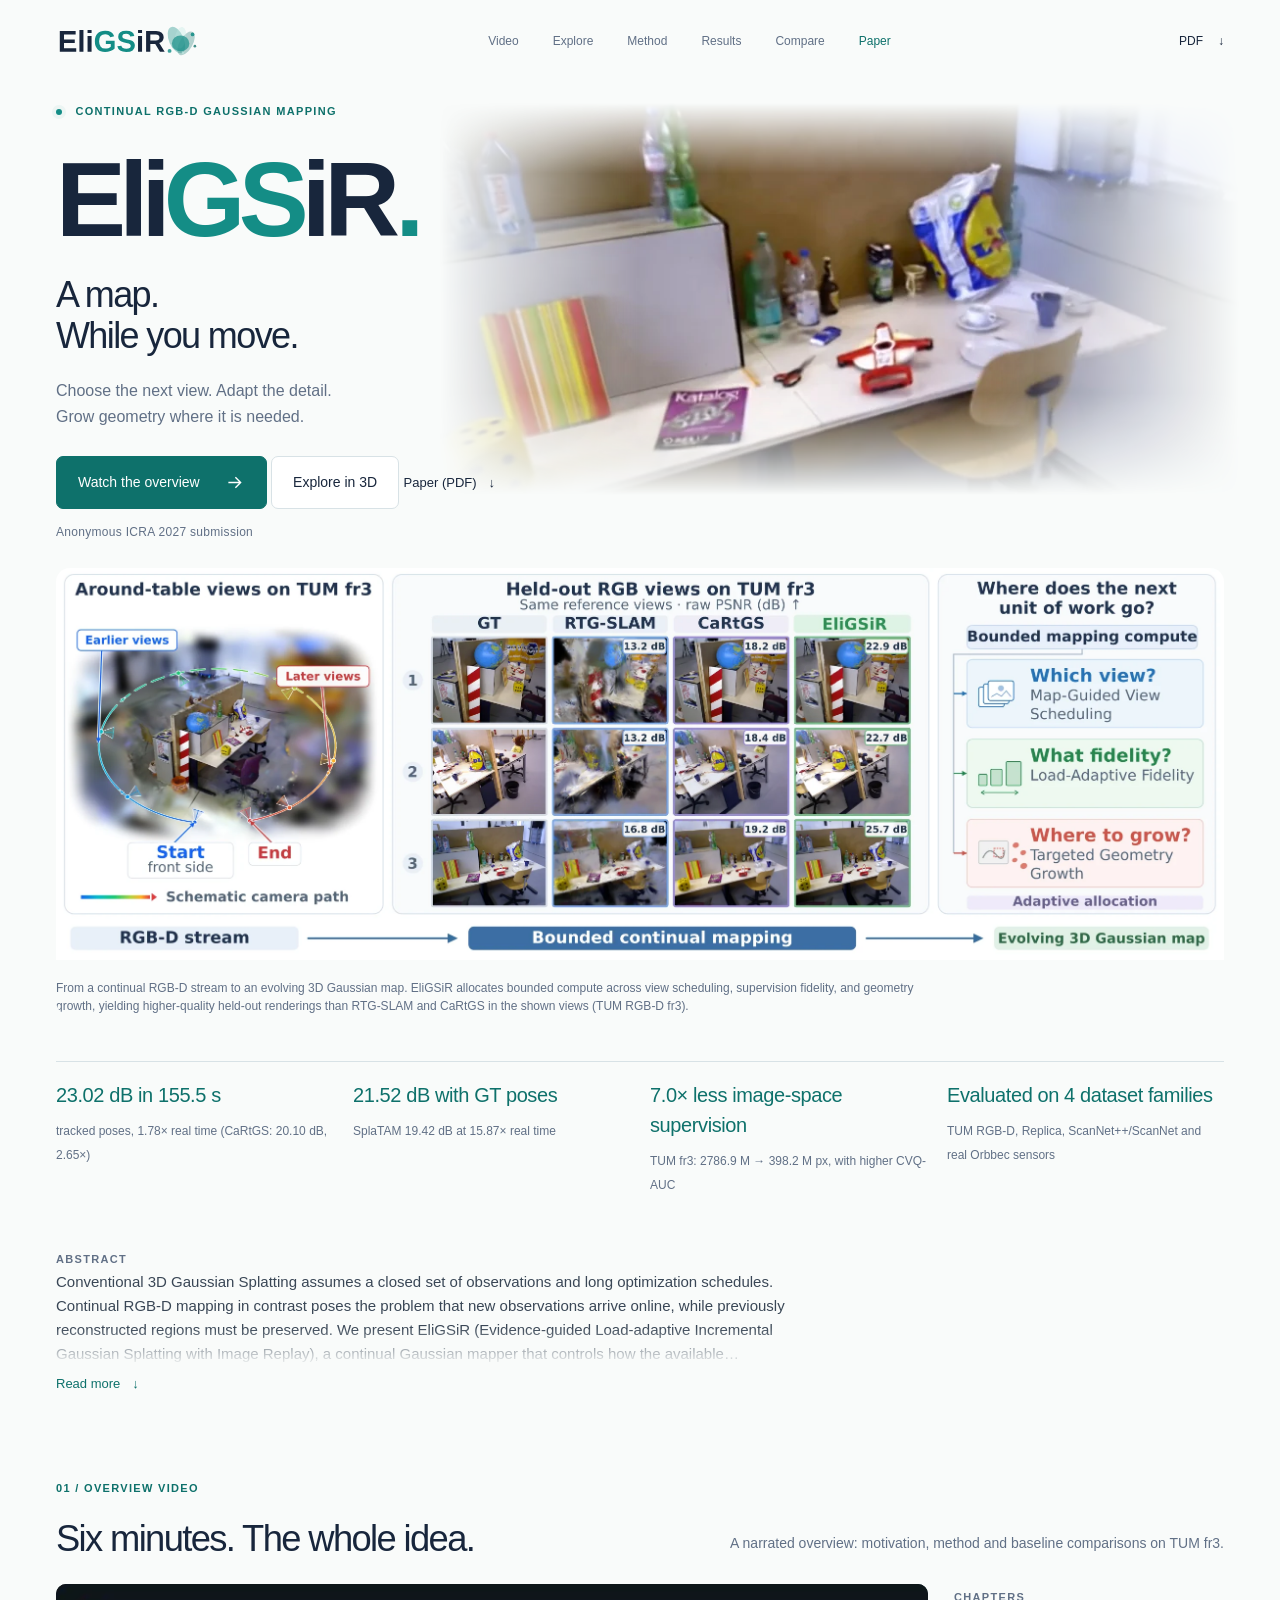
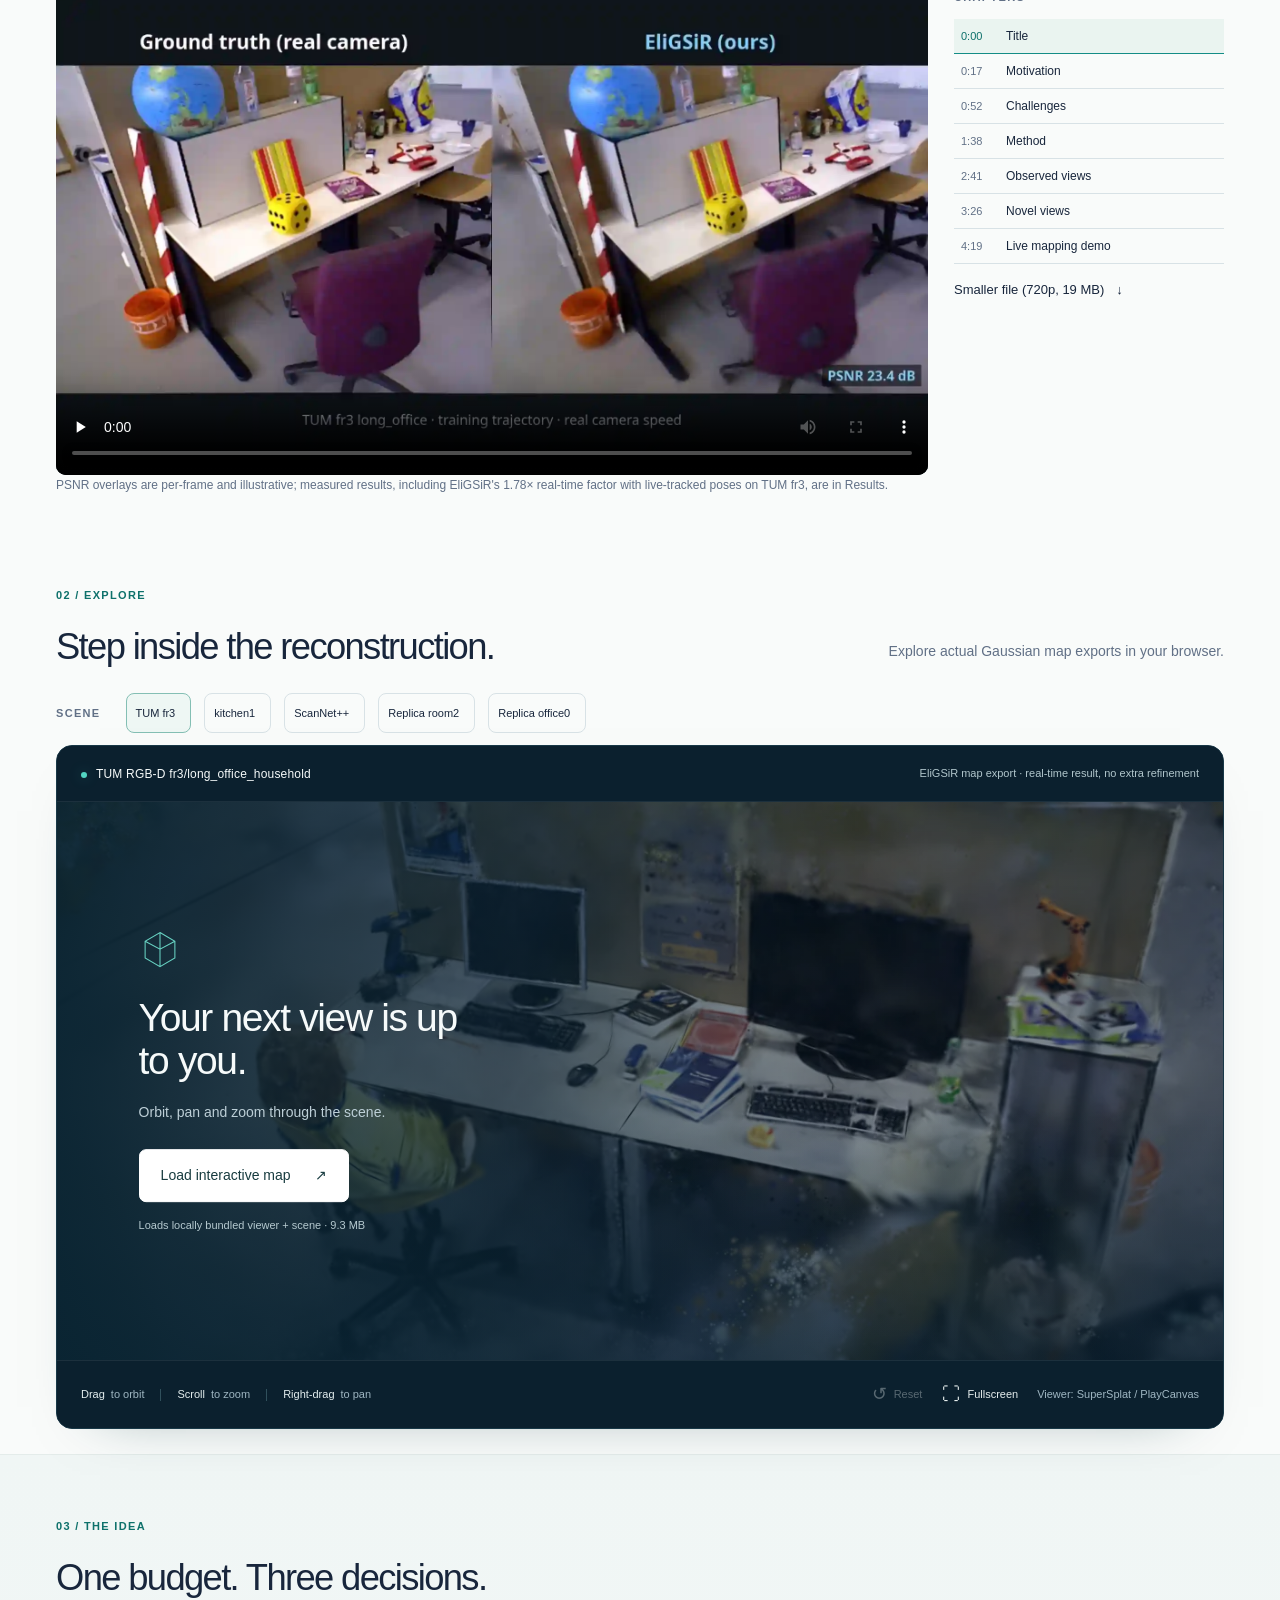
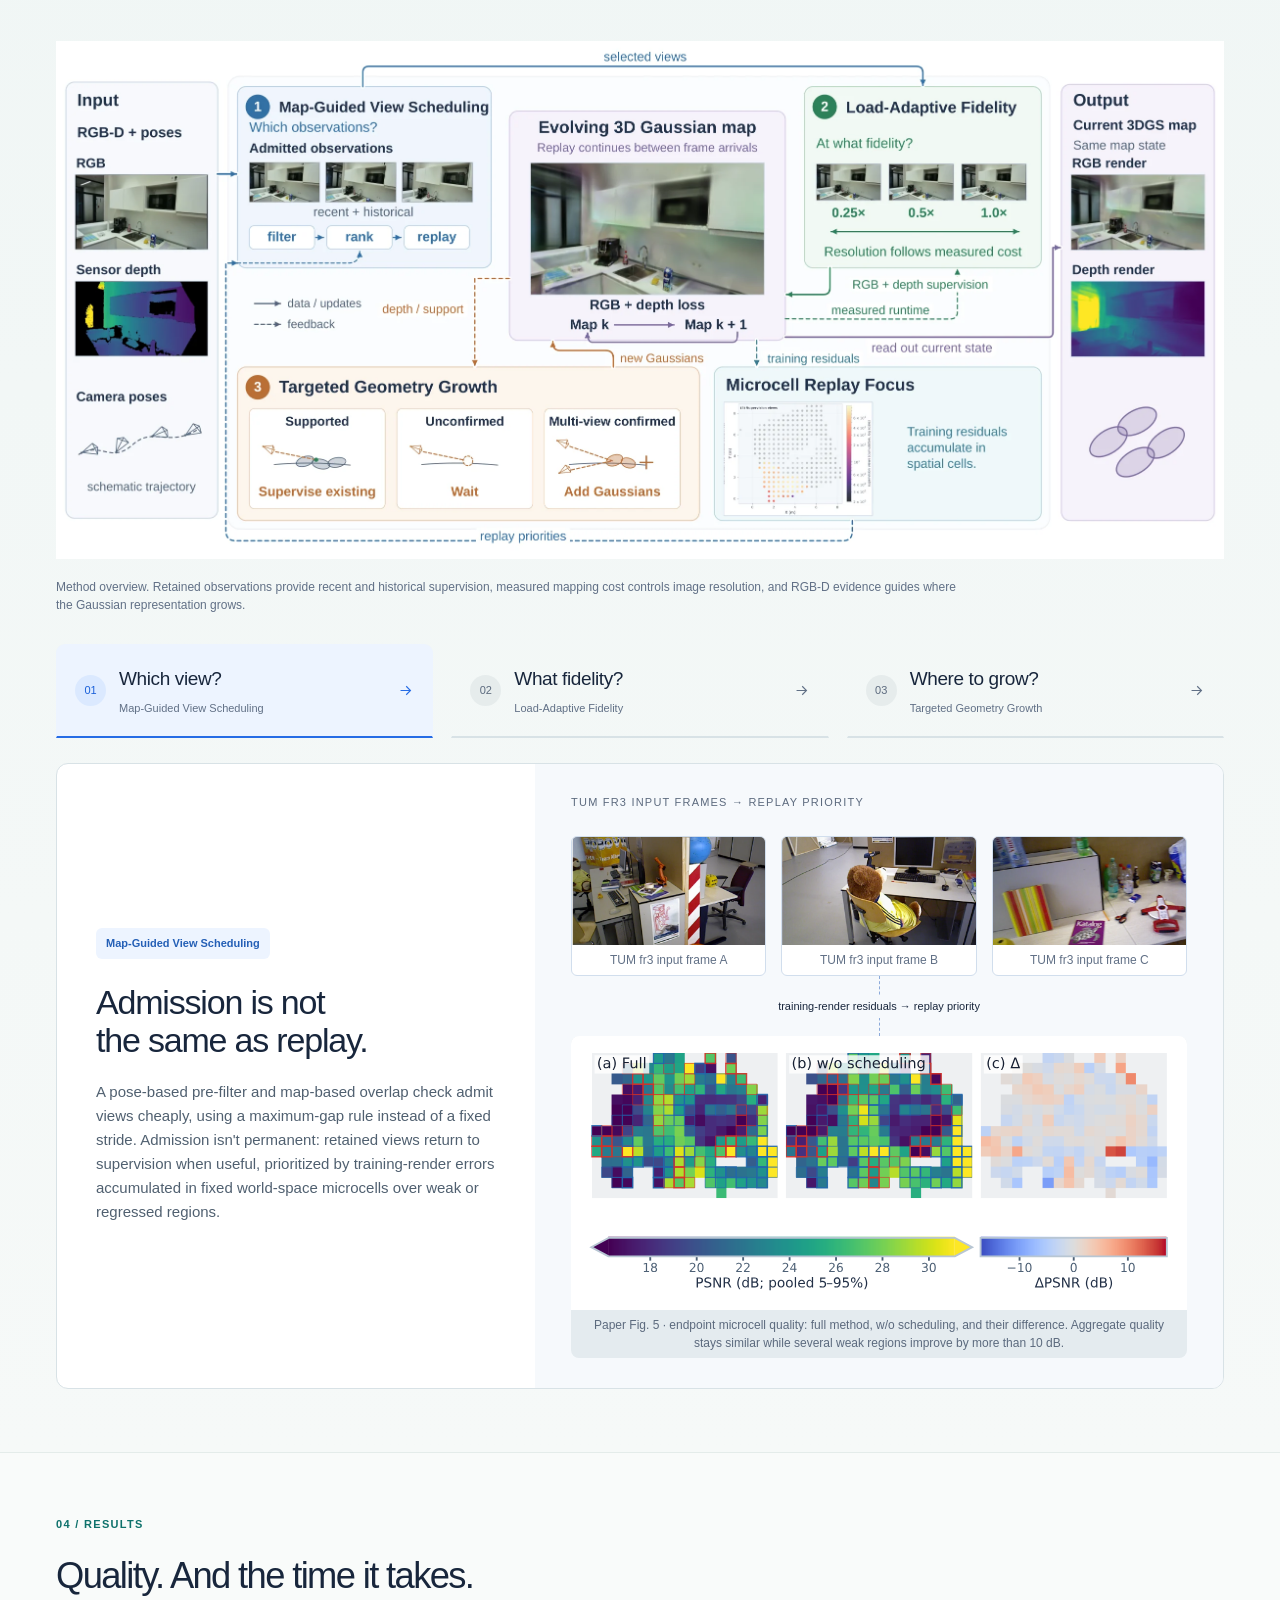
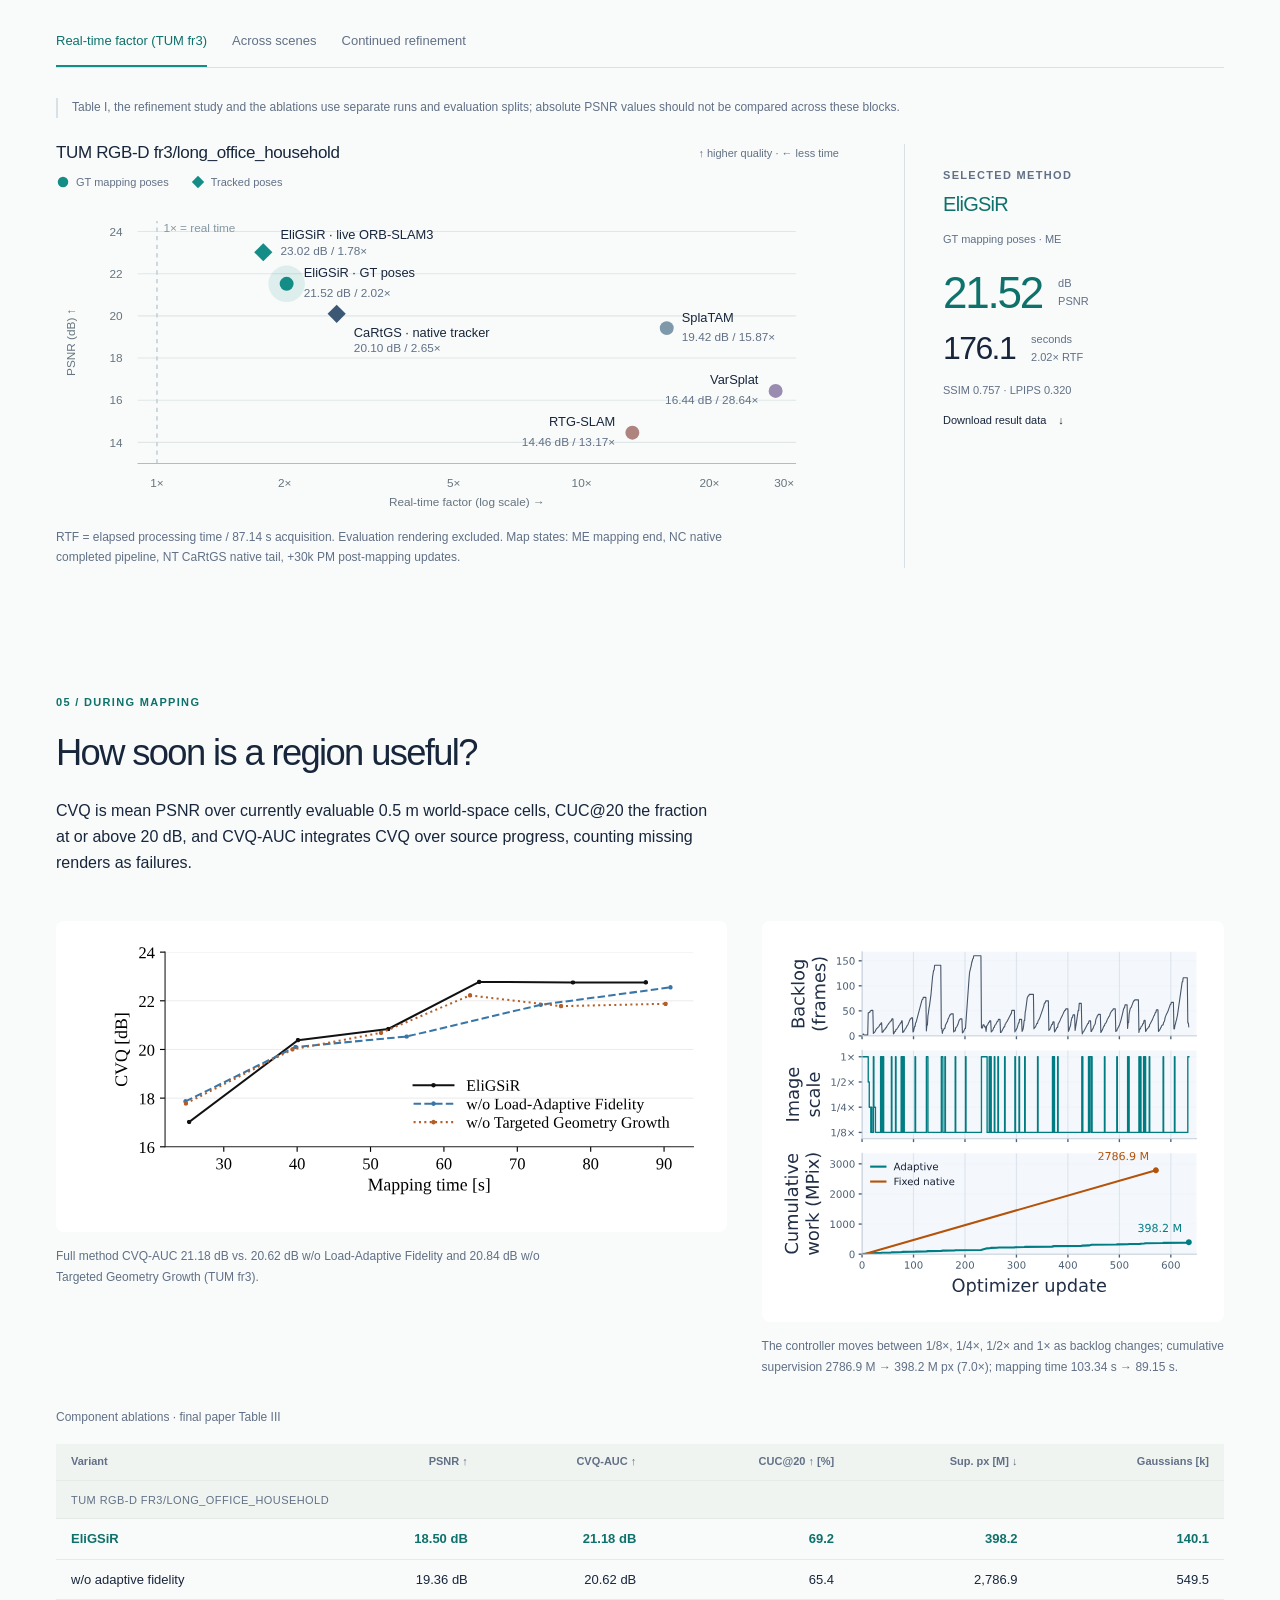
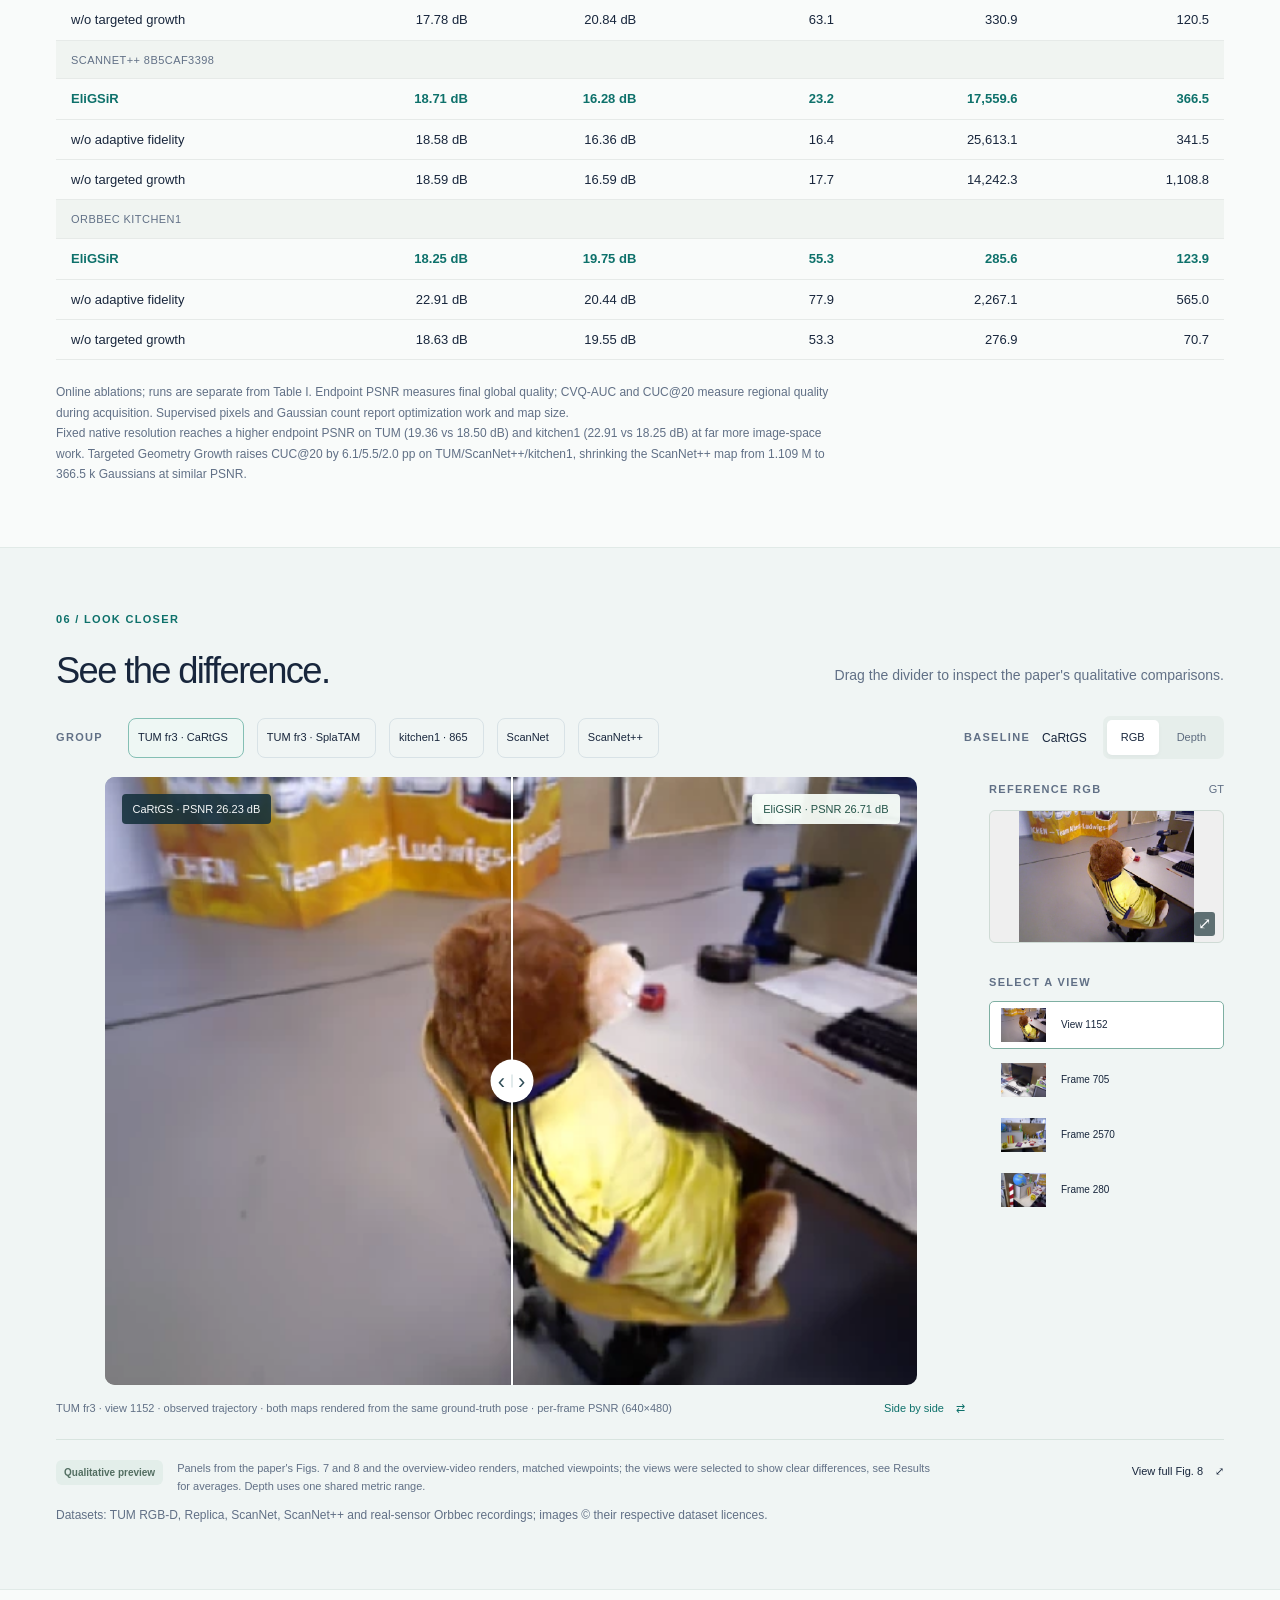
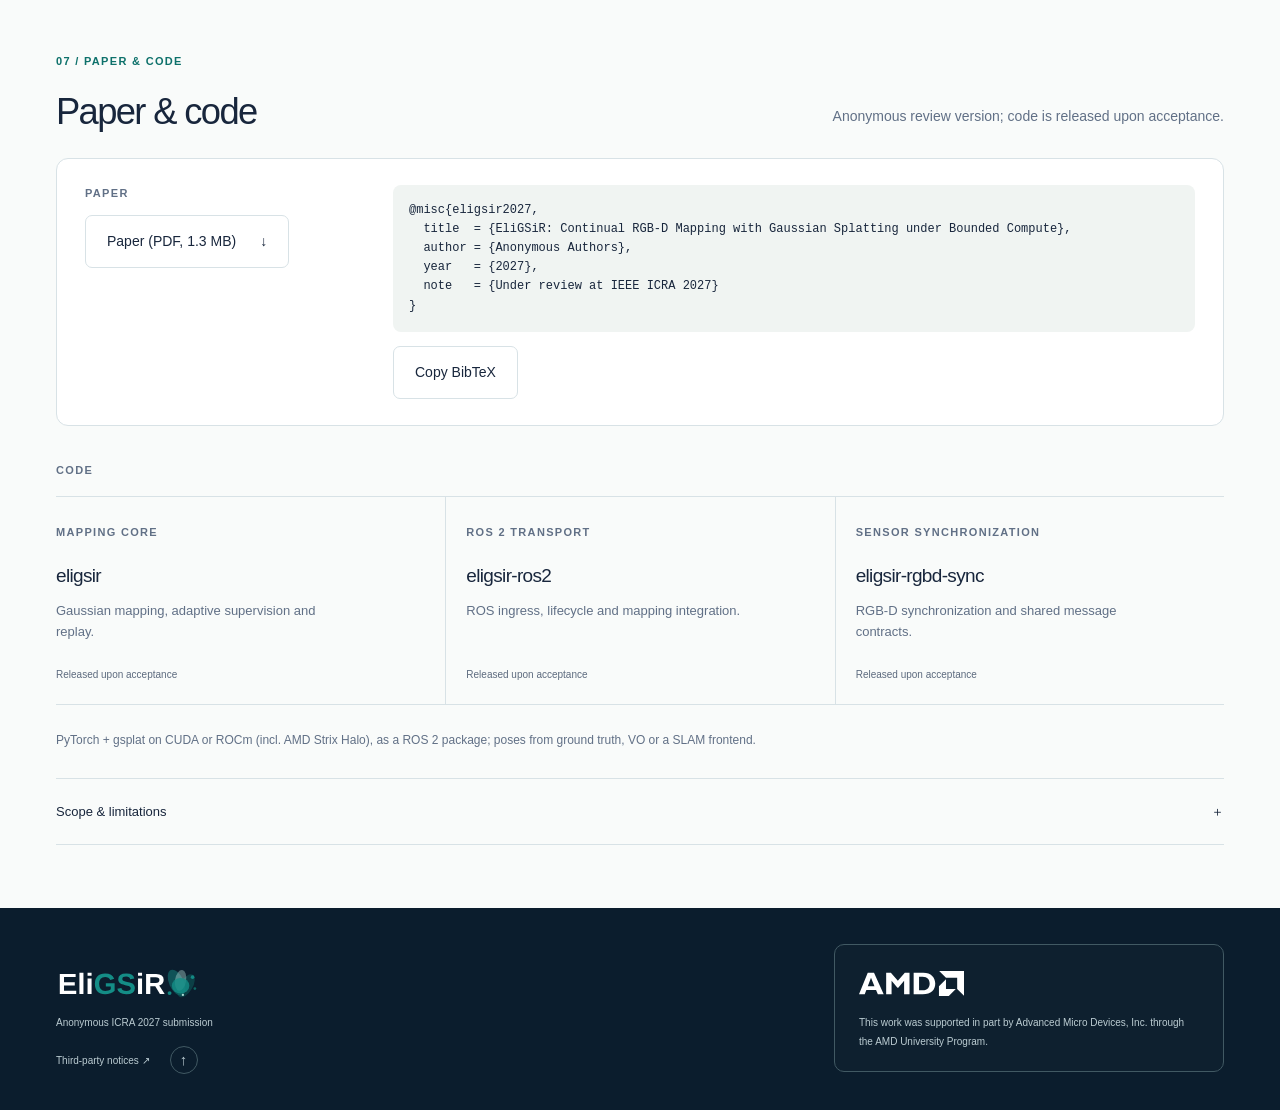
==== commit e8106421: "Align footer brands and put AMD support in its own box" ====
--- a/index.html
+++ b/index.html
@@ -12,7 +12,7 @@
   <link rel="icon" href="assets/brand/favicon-32.png" sizes="32x32" type="image/png">
   <link rel="apple-touch-icon" href="assets/brand/apple-touch-icon.png">
   <link rel="preload" as="image" href="assets/real/hero-fr3-eligsir-render.webp">
-  <link rel="stylesheet" href="styles.css">
+  <link rel="stylesheet" href="styles.css?v=7df5cbf840d7">
   <script src="data/content.js" defer></script>
   <script src="app.js" defer></script>
 </head>
@@ -251,10 +251,19 @@
       <details class="scope-details"><summary>Scope &amp; limitations <span aria-hidden="true">＋</span></summary><p>Real-time operation depends on sustained workload and currently needs manual tuning of several runtime parameters. Representation size grows with the explored scene. The method assumes a predominantly static scene and a sufficiently consistent trajectory; pose errors, dynamic objects and unreliable depth can produce inconsistent geometry.</p></details>
     </section>
   </main>
-  <footer class="site-footer"><div class="wrap footer-inner"><a href="#top" class="brand" aria-label="Back to EliGSiR home"><img src="assets/brand/logo-dark.svg" width="154" height="38" alt="EliGSiR" loading="lazy"></a><span>Anonymous ICRA 2027 submission</span><a href="THIRD_PARTY.md">Third-party notices <span aria-hidden="true">↗</span></a><a href="#top" class="back-top" aria-label="Back to top">↑</a></div><aside class="wrap footer-support" aria-label="Research support">
-    <img src="assets/brand/amd-logo.svg" width="140" height="33" alt="AMD" loading="lazy">
-    <p>This work was supported in part by Advanced Micro Devices, Inc. through the AMD University Program.</p>
-  </aside></footer>
+  <footer class="site-footer">
+    <div class="wrap footer-layout">
+      <div class="footer-identity">
+        <div class="footer-logo-row"><a href="#top" class="brand" aria-label="Back to EliGSiR home"><img src="assets/brand/logo-dark.svg" width="154" height="38" alt="EliGSiR" loading="lazy"></a></div>
+        <p class="footer-copy">Anonymous ICRA 2027 submission</p>
+        <div class="footer-links"><a href="THIRD_PARTY.md">Third-party notices <span aria-hidden="true">↗</span></a><a href="#top" class="back-top" aria-label="Back to top">↑</a></div>
+      </div>
+      <aside class="footer-support" aria-label="Research support">
+        <div class="footer-logo-row"><img src="assets/brand/amd-logo.svg" width="140" height="33" alt="AMD" loading="lazy"></div>
+        <p class="footer-copy">This work was supported in part by Advanced Micro Devices, Inc. through the AMD University Program.</p>
+      </aside>
+    </div>
+  </footer>
   <dialog id="media-dialog" class="media-dialog" aria-labelledby="dialog-caption"><div class="dialog-top"><p id="dialog-caption">Expanded figure</p><button id="dialog-close" class="icon-button" aria-label="Close expanded figure">×</button></div><img id="dialog-image" alt="Expanded figure"><p class="caption">Use your browser zoom for more detail.</p></dialog>
   <div id="live-announcement" class="sr-only" role="status" aria-live="polite"></div>
   <noscript><div class="noscript-note">JavaScript is disabled. Images, tables and text remain readable. Interactive comparisons and the 3D viewer require JavaScript.</div></noscript>
--- a/styles.css
+++ b/styles.css
@@ -15,11 +15,23 @@
 /* 6. Numbers remain tied to the manuscript snapshot */
 .result-tabs{display:flex;gap:25px;border-bottom:1px solid var(--line);margin-bottom:30px}.result-tabs button{border:0;border-bottom:2px solid transparent;background:none;padding:10px 0 15px;color:var(--muted);font-size:13px}.result-tabs button[aria-selected=true]{border-color:var(--brand);color:var(--brand-dark)}.result-panel{display:grid;grid-template-columns:minmax(0,1fr) 320px;gap:65px;min-height:365px}.chart-title{display:flex;justify-content:space-between;align-items:center;margin-bottom:20px;gap:10px}.chart-title h3{font-size:17px;letter-spacing:-.02em}.chart-title>span{font-size:10px;color:var(--muted)}.online-chart svg{width:100%;height:auto;overflow:visible}.online-chart .chart-grid{stroke:#e0e7e6;stroke-width:1}.online-chart .chart-axis{stroke:#aebdc1;stroke-width:1}.online-chart .chart-label{font:11px Arial;fill:#66747f}.online-chart .point-label{font:12px Arial;fill:var(--ink)}.online-chart .point-value{font:10px Arial;fill:var(--muted)}.chart-point{cursor:pointer}.chart-point .outer-dot{transition:r .2s,opacity .2s;opacity:0}.chart-point:hover .outer-dot,.chart-point:focus-visible .outer-dot,.chart-point.selected .outer-dot{opacity:1}.chart-point:focus{outline:none}.chart-point:focus-visible .outer-dot{stroke:var(--brand);stroke-width:2.5}.result-readout{border-left:1px solid var(--line);padding:18px 0 12px 38px}.result-readout h3{margin:14px 0 22px;color:var(--brand-dark);font-size:24px}.metric-line{display:flex;align-items:center;gap:16px;margin-top:20px}.metric-line strong{font-size:57px;font-weight:400;letter-spacing:-.05em;line-height:1.1;font-variant-numeric:tabular-nums;color:var(--brand-dark)}.metric-line>span{font-size:10px;color:var(--muted);line-height:1.6}.metric-line.time{margin-top:24px}.metric-line.time strong{font-size:41px;color:var(--ink)}.result-readout>p{font-size:11px;color:var(--muted);margin-top:29px;max-width:220px}.result-readout>.text-link{font-size:11px;margin-top:19px}.chart-area>.caption{max-width:720px;margin-top:8px}.refinement-panel h3{font-size:25px;margin-top:14px}.refine-intro{font-size:13px;max-width:590px;color:var(--muted);margin:15px 0 24px}.refinement-stages{display:flex;gap:8px;flex-wrap:wrap}.refinement-stages button{border:1px solid var(--line);background:transparent;padding:9px 15px;border-radius:6px;font-size:12px}.refinement-stages button[aria-pressed=true]{background:#e6f3ee;border-color:#88b5a7;color:var(--brand-dark)}.refine-bars{margin:25px 0}.refine-row{display:grid;grid-template-columns:70px 1fr 54px;gap:15px;align-items:center;font-size:10px;margin:12px 0;color:var(--muted)}.refine-bar-bg{height:6px;border-radius:3px;background:#e6ece9;overflow:hidden}.refine-bar-bg i{height:100%;display:block;background:#b7c9c1;border-radius:3px;transition:background .2s}.refine-row.selected .refine-bar-bg i{background:var(--brand)}.refine-row.selected{color:var(--brand-dark)}.table-scroll{overflow-x:auto;padding-bottom:12px}.table-scroll:focus-visible,.bibtex-block pre:focus-visible{outline:3px solid var(--brand);outline-offset:-3px}table{border-collapse:collapse;width:100%;font-size:13px;text-align:left;line-height:1.8}caption{text-align:left;color:var(--muted);font-size:12px;padding-bottom:15px}th,td{padding:12px 15px;border-bottom:1px solid #e6eae8}thead{background:#f0f4f1;color:var(--muted);font-size:11px}tbody th{font-weight:500}td{font-variant-numeric:tabular-nums}
 /* 7. Honest placeholders and a quiet resource footer */
-.during-grid{display:grid;grid-template-columns:repeat(3,1fr);gap:35px;margin-top:28px}.during-grid article{min-width:0}.during-grid .figure-button{width:100%}.during-grid .caption{margin-top:14px}#ablations-table-wrap{margin-top:30px}#ablations-note{margin-top:10px}.resource-grid{display:grid;grid-template-columns:repeat(3,1fr);gap:0;border-block:1px solid var(--line);margin-top:18px}.resource-card{display:block;padding:31px 27px 31px 0}.resource-card+.resource-card{border-left:1px solid var(--line);padding-left:28px}.resource-card>div{display:flex;justify-content:space-between;align-items:center;gap:15px;margin-top:23px}.resource-card h3{font-size:25px}.resource-card p{font-size:13px;color:var(--muted);margin-top:14px;max-width:280px;min-height:42px}.resource-tag{font-size:10px;color:#70857c;display:block;margin-top:24px}.code-heading{display:block;margin-top:36px}.paper-card{border:1px solid var(--line);border-radius:12px;padding:26px 28px;margin-top:24px;background:white}.paper-card-top{display:flex;align-items:center;justify-content:space-between;gap:20px;flex-wrap:wrap}.bibtex-block{margin-top:20px;min-width:0}.bibtex-block pre{margin:0 0 14px;padding:16px;background:#f0f4f2;border-radius:8px;overflow-x:auto;font-size:12px;line-height:1.6;white-space:pre;max-width:100%}.implementation-note{font-size:13px;color:var(--muted);margin-top:26px;max-width:820px}.scope-details{margin-top:28px;border-block:1px solid var(--line)}.scope-details p{font-size:13px;max-width:900px;margin:0 0 20px;color:var(--muted)}.site-footer{background:#0b1d2d;color:#dbe6e9;padding:36px 0}.footer-support{display:flex;align-items:center;gap:32px;margin-top:28px;padding-top:28px;border-top:1px solid #415963}.footer-support img{width:112px;height:auto;flex-shrink:0}.footer-support p{max-width:620px;font-size:13px;line-height:1.7;color:#bbccd2}@media(max-width:600px){.footer-support{align-items:flex-start;flex-direction:column;gap:20px}.footer-support img{width:100px}.footer-support p{font-size:12px}}.footer-inner{display:flex;align-items:center;gap:34px}.footer-inner>span{font-size:10px;line-height:1.9}.footer-inner small{font-size:9px;color:#99aeb9}.footer-inner>a:not(.brand){font-size:10px;color:#bbccd2}.footer-inner>a:nth-last-child(2){margin-left:auto}.footer-inner .back-top{width:34px;height:34px;border:1px solid #415963;border-radius:50%;display:grid;place-items:center;font-size:17px!important}.media-dialog{width:min(1250px,94vw);max-height:94vh;border:1px solid var(--line);border-radius:12px;padding:20px;background:var(--paper);color:var(--ink)}.media-dialog::backdrop{background:#091c30bb;backdrop-filter:blur(6px)}.dialog-top{display:flex;justify-content:space-between;gap:20px;align-items:center;margin-bottom:17px}.dialog-top p{font-size:14px}.media-dialog>img{max-height:72vh;width:100%;object-fit:contain}.media-dialog>.caption{margin-top:15px}.noscript-note{padding:18px;background:#dceee7;color:var(--ink);font-size:13px;text-align:center}.reveal{transition:opacity .65s var(--ease),transform .65s var(--ease)}.reveal.reveal-wait{opacity:.45;transform:translateY(16px)}.reveal.is-visible{opacity:1;transform:none}
+.during-grid{display:grid;grid-template-columns:repeat(3,1fr);gap:35px;margin-top:28px}.during-grid article{min-width:0}.during-grid .figure-button{width:100%}.during-grid .caption{margin-top:14px}#ablations-table-wrap{margin-top:30px}#ablations-note{margin-top:10px}.resource-grid{display:grid;grid-template-columns:repeat(3,1fr);gap:0;border-block:1px solid var(--line);margin-top:18px}.resource-card{display:block;padding:31px 27px 31px 0}.resource-card+.resource-card{border-left:1px solid var(--line);padding-left:28px}.resource-card>div{display:flex;justify-content:space-between;align-items:center;gap:15px;margin-top:23px}.resource-card h3{font-size:25px}.resource-card p{font-size:13px;color:var(--muted);margin-top:14px;max-width:280px;min-height:42px}.resource-tag{font-size:10px;color:#70857c;display:block;margin-top:24px}.code-heading{display:block;margin-top:36px}.paper-card{border:1px solid var(--line);border-radius:12px;padding:26px 28px;margin-top:24px;background:white}.paper-card-top{display:flex;align-items:center;justify-content:space-between;gap:20px;flex-wrap:wrap}.bibtex-block{margin-top:20px;min-width:0}.bibtex-block pre{margin:0 0 14px;padding:16px;background:#f0f4f2;border-radius:8px;overflow-x:auto;font-size:12px;line-height:1.6;white-space:pre;max-width:100%}.implementation-note{font-size:13px;color:var(--muted);margin-top:26px;max-width:820px}.scope-details{margin-top:28px;border-block:1px solid var(--line)}.scope-details p{font-size:13px;max-width:900px;margin:0 0 20px;color:var(--muted)}.site-footer{background:#0b1d2d;color:#dbe6e9;padding:36px 0}
+.footer-layout{display:grid;grid-template-columns:minmax(0,1fr) minmax(0,390px);gap:48px;align-items:start}
+.footer-identity{min-width:0;padding-top:21px}
+.footer-logo-row{height:36px;display:flex;align-items:center}
+.footer-identity .brand img{width:144px;height:auto}
+.footer-copy{font-size:10px;line-height:1.9;color:#bbccd2;margin-top:12px}
+.footer-links{display:flex;align-items:center;gap:20px;margin-top:14px;font-size:10px;color:#bbccd2}
+.footer-links .back-top{width:28px;height:28px;border:1px solid #415963;border-radius:50%;display:grid;place-items:center;font-size:15px}
+.footer-support{min-width:0;padding:20px 24px;border:1px solid #415963;border-radius:10px;background:#ffffff03}
+.footer-support img{height:25px;width:auto;max-width:100%}
+@media(max-width:640px){.footer-layout{grid-template-columns:minmax(0,1fr) minmax(0,1.6fr);gap:20px}.footer-identity{padding-top:17px}.footer-identity .brand img{width:117px}.footer-support{padding:16px}.footer-support img{height:20.3px}.footer-copy,.footer-links{font-size:9px}.footer-links{align-items:flex-start;flex-direction:column;gap:12px}}
+@media(max-width:360px){.footer-layout{grid-template-columns:1fr;gap:24px}.footer-identity{padding-top:0}.footer-links{flex-direction:row;align-items:center}.footer-support{max-width:390px}}
+.media-dialog{width:min(1250px,94vw);max-height:94vh;border:1px solid var(--line);border-radius:12px;padding:20px;background:var(--paper);color:var(--ink)}.media-dialog::backdrop{background:#091c30bb;backdrop-filter:blur(6px)}.dialog-top{display:flex;justify-content:space-between;gap:20px;align-items:center;margin-bottom:17px}.dialog-top p{font-size:14px}.media-dialog>img{max-height:72vh;width:100%;object-fit:contain}.media-dialog>.caption{margin-top:15px}.noscript-note{padding:18px;background:#dceee7;color:var(--ink);font-size:13px;text-align:center}.reveal{transition:opacity .65s var(--ease),transform .65s var(--ease)}.reveal.reveal-wait{opacity:.45;transform:translateY(16px)}.reveal.is-visible{opacity:1;transform:none}
 @media(min-width:1500px){.hero{padding-top:80px}.hero-visual{margin-right:-70px}.hero-visual>img{height:530px}}
 @media(max-width:1100px){.wrap,.nav-shell{width:calc(100% - 64px)}.hero{grid-template-columns:43% 57%;padding-top:45px;min-height:620px}.hero h1{font-size:92px}.hero-statement{font-size:32px}.hero-description{font-size:14px}.hero-visual{margin-left:-65px;margin-right:-20px}.hero-visual>img{height:490px}.hero-visual figcaption{right:0;bottom:0;font-size:9px}.hero-bottom{gap:14px}.section-heading>p{max-width:315px;font-size:13px}.section-space{padding-block:82px}.viewer-stage{height:480px}.viewer-invitation{left:6%}.method-panel{grid-template-columns:42% 58%;min-height:480px}.method-copy{padding:35px 28px}.method-copy h3{font-size:29px}.diagram{padding:26px;min-height:470px}.decision-tabs{gap:7px}.decision-tab{padding:16px 10px;gap:9px}.decision-label{font-size:17px}.decision-label small{font-size:9px}.decision-tab svg{display:none}.comparison-grid{grid-template-columns:minmax(0,1fr) 200px;gap:18px}.reference-view img{width:45px;height:28px}.select-label{margin-top:17px}.reference-view{gap:8px}.result-panel{grid-template-columns:minmax(0,1fr) 250px;gap:35px}.result-readout{padding-left:28px}.metric-line strong{font-size:49px}.metric-line.time strong{font-size:35px}.resource-card h3{font-size:23px}.resource-card+.resource-card{padding-left:22px}}
-@media(max-width:800px){.nav-shell{height:70px}.desktop-nav{gap:20px}.hero{grid-template-columns:1fr;min-height:0;padding-top:42px}.hero-copy{max-width:500px}.hero h1{font-size:100px}.hero-statement br{display:none}.hero-statement{font-size:34px}.hero-description br{display:none}.hero-description{max-width:370px}.hero-visual{grid-row:2;margin:-115px -20px 0 0;min-height:300px;justify-self:end;width:72%;z-index:0}.hero-visual>img{height:310px;mask-image:radial-gradient(ellipse 72% 66% at 55% 45%,black 37%,transparent 81%)}.hero-visual figcaption{right:10px;bottom:-2px}.hero-bottom{margin-top:28px;flex-wrap:wrap;gap:12px;font-size:10px}.hero-bottom .text-link{margin-left:0;flex-basis:100%;margin-top:7px}.section-heading{display:block;margin-bottom:29px}.section-heading>p{max-width:500px;margin-top:23px}.section-heading>p br{display:none}.section-number{margin-bottom:17px}.viewer-stage{height:430px}.viewer-invitation h3{font-size:34px}.viewer-invitation{left:7%}.viewer-toolbar{gap:10px;padding:12px 18px}.viewer-toolbar i{margin:0 4px}.viewer-toolbar>div{gap:12px}.viewer-under{flex-direction:column;gap:6px}.scene-strip>.mini-label{flex-basis:100%;margin-bottom:1px}.method-panel{grid-template-columns:1fr;min-height:0}.method-copy{padding:35px}.method-copy h3 br{display:none}.method-copy h3{font-size:33px}.method-copy p{max-width:550px}.diagram{min-height:420px;padding:27px 35px;border-top:1px solid var(--line)}.replay-map{height:205px}.replay-flow{max-width:580px;margin:auto}.method-copy .button{margin-top:20px}.decision-label{font-size:16px}.decision-label small{max-width:140px;min-height:26px}.decision-index{width:24px;min-width:24px;height:24px;font-size:9px}.decision-tab{align-items:flex-start}.comparison-grid{grid-template-columns:1fr}.reference-panel{display:grid;grid-template-columns:130px 1fr;column-gap:22px}.reference-heading{grid-column:1;grid-row:1;margin:3px 0 8px}.reference-heading .mini-label{font-size:8px}.reference-expand{grid-column:1;grid-row:2;align-self:start}.select-label{grid-column:2;grid-row:1;margin:3px 0 8px;font-size:8px}.reference-views{grid-column:2;grid-row:2;flex-direction:row;gap:5px;align-items:start}.reference-view{display:block;padding:6px;min-width:0;flex:1}.reference-view img{width:100%;height:45px;object-fit:cover;margin-bottom:7px}.reference-view strong{font-size:9px}.reference-view small{font-size:8px}.compare-toolbar{gap:16px}.compare-context{gap:7px}.mode-tabs button{padding:8px 10px}.comparison-disclosure{flex-wrap:wrap;gap:10px}.comparison-disclosure p{flex-basis:calc(100% - 140px);flex:1}.comparison-disclosure button{margin-left:0;flex-basis:100%}.result-panel{grid-template-columns:1fr;gap:25px;min-height:0}.result-readout{border-left:0;border-top:1px solid var(--line);padding:25px 0 0;display:grid;grid-template-columns:1fr 1fr;gap:12px 26px}.result-readout>.mini-label,.result-readout>h3{grid-column:1}.result-readout h3{margin:0}.result-readout .metric-line{grid-row:3;margin-top:4px}.result-readout .metric-line.time{grid-column:2}.metric-line strong{font-size:49px}.metric-line.time strong{font-size:40px}.result-readout p{grid-column:1;font-size:10px;max-width:100%;margin-top:0}.result-readout .text-link{grid-column:2;margin-top:0;font-size:10px}.refinement-panel .result-readout>.metric-line{grid-row:2}.refinement-panel .result-readout>p{grid-column:1/-1;margin-top:10px}.resource-grid{grid-template-columns:1fr}.resource-card{padding:26px 0}.resource-card+.resource-card{border-left:0;border-top:1px solid var(--line);padding:26px 0}.resource-card>div{margin-top:13px}.resource-card p{max-width:100%;min-height:0}.resource-tag{margin-top:14px}.footer-inner{gap:23px;flex-wrap:wrap}.footer-inner .brand img{width:122px}.footer-inner>a:nth-last-child(2){margin-left:0}.footer-inner .back-top{margin-left:auto}}
-@media(max-width:540px){.wrap,.nav-shell{width:calc(100% - 40px)}.nav-shell{height:66px}.brand img{width:125px}.desktop-nav{display:none}.nav-code{font-size:11px}.nav-actions{gap:19px}.menu-toggle{display:flex;flex-direction:column;gap:5px;width:33px;height:33px;border:0}.menu-toggle span{width:18px;height:1px;background:var(--ink);transition:transform .2s}.menu-toggle[aria-expanded=true] span:first-child{transform:translateY(3px) rotate(45deg)}.menu-toggle[aria-expanded=true] span:last-child{transform:translateY(-3px) rotate(-45deg)}.hero{padding-top:38px}.hero .eyebrow{font-size:8px;letter-spacing:.08em}.hero h1{font-size:82px;margin-top:20px;margin-bottom:17px}.hero-statement{font-size:34px;letter-spacing:-.06em}.hero-statement br{display:block}.hero-description{font-size:13px;max-width:310px;margin-top:16px;margin-bottom:24px}.hero .button{padding:13px 17px;font-size:12px;min-height:46px}.hero-footnote{font-size:8px;margin-top:20px;max-width:255px}.hero-visual{width:100%;margin:-15px -6px 0 0;min-height:265px}.hero-visual>img{height:263px;object-position:51% center;mask-image:radial-gradient(ellipse 70% 60% at 53% 47%,black 40%,transparent 87%)}.hero-visual figcaption{font-size:8px;right:9px;bottom:-8px}.hero-bottom{margin-top:32px;font-size:8px;gap:6px;padding-block:17px}.hero-bottom .flow-arrow{font-size:15px}.hero-bottom>.text-link{font-size:10px;margin-top:9px}.section-space{padding-block:64px}.explore-section{padding-top:44px;padding-bottom:32px}.eyebrow{font-size:9px}.section-number{margin-bottom:16px}h2{font-size:35px}.section-heading{margin-bottom:26px}.section-heading>p{font-size:12px;line-height:1.8;margin-top:18px}.mobile-only{display:block}.viewer-shell{border-radius:10px}.viewer-topline{height:47px;padding:0 15px}.viewer-scene{font-size:10px}.viewer-kind{font-size:8px;max-width:100px;text-align:right;line-height:1.4}.viewer-stage{height:440px}.viewer-poster{object-position:47% 48%;opacity:.6}.viewer-shade{background:linear-gradient(0deg,#0a2531e8 5%,#0a233285 59%,#0a233222)}.viewer-invitation{top:auto;bottom:28px;left:23px;right:20px;transform:none}.cube-icon svg{width:32px;height:32px;margin-bottom:20px}.viewer-invitation h3{font-size:30px;max-width:245px}.viewer-invitation p{font-size:12px;max-width:210px;margin-bottom:18px}.viewer-invitation .button{font-size:11px;padding:12px 15px;min-height:43px}.viewer-size{font-size:8px;margin-top:13px}.viewer-toolbar{display:block;padding:13px 15px}.viewer-toolbar>p{font-size:9px;gap:4px}.viewer-toolbar i{margin:0 5px}.viewer-toolbar>div{margin-top:9px;gap:20px}.viewer-tool{font-size:10px;min-height:28px}.viewer-under{font-size:9px;line-height:1.7}.viewer-under>span:last-child{font-size:8px}.scene-strip{gap:7px}.scene-chip{font-size:10px;flex:1;min-width:142px;padding:7px;gap:7px}.scene-chip small{font-size:8px}.scene-chip.pending:last-child{flex:initial;width:calc(50% - 4px)}.decision-tabs{gap:0;margin-bottom:15px}.decision-tab{display:block;padding:15px 9px 13px;border-radius:7px 7px 0 0;min-height:122px}.decision-index{margin-bottom:11px;width:24px}.decision-label{font-size:14px;line-height:1.25;display:block}.decision-label small{font-size:8px;line-height:1.5;min-height:26px;margin-top:6px}.method-panel{border-radius:8px}.method-copy{padding:25px 22px}.pill{font-size:9px;padding:6px 8px}.method-copy h3{font-size:29px;margin-top:20px}.method-copy h3 br{display:block}.method-copy p{font-size:12px}.method-copy .small{font-size:10px;line-height:1.8}.method-copy .button{font-size:10px;min-height:40px;padding:10px 14px}.diagram{padding:21px 19px;min-height:388px}.diagram-label{font-size:7px;letter-spacing:.07em;margin-bottom:19px}.filmstrip{gap:8px;margin-top:10px}.filmstrip figcaption{font-size:8px}.replay-connector{height:50px}.connector-label{font-size:8px;padding-inline:6px}.replay-map{height:165px}.fidelity-demo{min-height:420px}.fidelity-image{height:191px}.fidelity-tiers>span{font-size:16px;padding:7px 17px}.fidelity-demo>p{font-size:9px}.range-label{font-size:10px}.growth-demo{min-height:375px}.growth-svg{height:235px}.growth-outcome{padding-top:17px}.growth-outcome strong{font-size:12px}.growth-outcome>span:last-child{font-size:10px}.growth-controls button{font-size:10px}.figure-button{padding:10px}.caption{font-size:10px;line-height:1.75}.compare-toolbar{flex-direction:column;align-items:flex-start;gap:15px}.compare-context .mini-label{font-size:8px}.compare-context strong{font-size:11px}.mode-tabs{width:100%;justify-content:space-between}.mode-tabs button{font-size:10px;min-height:32px;flex:1;justify-content:center;padding:8px 10px}.comparison{border-radius:7px}.image-label{top:10px;font-size:9px;padding:5px 8px}.baseline-label{left:10px}.ours-label{right:10px}.wipe-line>span{width:34px;height:34px;font-size:18px;gap:4px}.comparison-footer{font-size:9px;gap:5px}.comparison-footer .text-link{font-size:9px;gap:6px}.reference-panel{grid-template-columns:99px 1fr;column-gap:13px}.reference-views{gap:4px}.reference-view{padding:4px}.reference-view img{height:32px;margin-bottom:5px}.reference-view strong{font-size:8px;line-height:1.3}.reference-view small{font-size:7px;margin-top:3px}.reference-heading .mini-label,.select-label{font-size:7px}.reference-heading .small{font-size:8px}.comparison-disclosure{margin-top:18px;padding-top:17px}.small-pill{font-size:8px;padding:5px 7px}.comparison-disclosure p{font-size:9px;line-height:1.8}.comparison-disclosure .text-link{font-size:10px}.missing-modality{padding:15px}.missing-modality .placeholder-icon{display:none}.missing-modality .mini-label{font-size:8px}.missing-modality h3{font-size:21px;margin:7px 0}.missing-modality p{font-size:9px;line-height:1.55}.missing-modality .button{margin-top:10px;font-size:9px;padding:6px 10px;min-height:29px}.result-tabs{gap:22px}.result-tabs button{font-size:11px;line-height:1.4}.chart-title{margin-bottom:14px}.chart-title h3{font-size:14px}.chart-title span{font-size:8px}.result-readout{gap:9px 15px}.result-readout>.mini-label{font-size:8px}.result-readout h3{font-size:20px}.metric-line{gap:10px}.metric-line strong{font-size:42px}.metric-line.time strong{font-size:34px}.metric-line span{font-size:8px}.result-readout>p,.result-readout>.text-link{font-size:9px}.refinement-panel h3{font-size:23px}.refine-intro{font-size:12px}.refinement-stages{gap:6px}.refinement-stages button{padding:8px 10px;font-size:10px}.refine-row{font-size:9px;gap:10px;grid-template-columns:58px 1fr 48px}.resource-card h3{font-size:25px}.resource-card .mini-label{font-size:8px}.resource-card p{font-size:12px}.scope-details summary{font-size:11px}.scope-details p{font-size:11px}.footer-inner{gap:22px 17px}.footer-inner>.brand{width:100%;}.footer-inner .brand img{width:117px}.footer-inner>span{font-size:9px;flex:1}.footer-inner>a:nth-last-child(2){order:4;font-size:8px;flex-basis:100%;margin-top:0}.footer-inner small{font-size:8px}.site-footer{padding-block:29px}.media-dialog{padding:13px;border-radius:8px}.dialog-top p{font-size:11px}.dialog-top .icon-button{width:32px;height:32px;flex-shrink:0}}
+@media(max-width:800px){.nav-shell{height:70px}.desktop-nav{gap:20px}.hero{grid-template-columns:1fr;min-height:0;padding-top:42px}.hero-copy{max-width:500px}.hero h1{font-size:100px}.hero-statement br{display:none}.hero-statement{font-size:34px}.hero-description br{display:none}.hero-description{max-width:370px}.hero-visual{grid-row:2;margin:-115px -20px 0 0;min-height:300px;justify-self:end;width:72%;z-index:0}.hero-visual>img{height:310px;mask-image:radial-gradient(ellipse 72% 66% at 55% 45%,black 37%,transparent 81%)}.hero-visual figcaption{right:10px;bottom:-2px}.hero-bottom{margin-top:28px;flex-wrap:wrap;gap:12px;font-size:10px}.hero-bottom .text-link{margin-left:0;flex-basis:100%;margin-top:7px}.section-heading{display:block;margin-bottom:29px}.section-heading>p{max-width:500px;margin-top:23px}.section-heading>p br{display:none}.section-number{margin-bottom:17px}.viewer-stage{height:430px}.viewer-invitation h3{font-size:34px}.viewer-invitation{left:7%}.viewer-toolbar{gap:10px;padding:12px 18px}.viewer-toolbar i{margin:0 4px}.viewer-toolbar>div{gap:12px}.viewer-under{flex-direction:column;gap:6px}.scene-strip>.mini-label{flex-basis:100%;margin-bottom:1px}.method-panel{grid-template-columns:1fr;min-height:0}.method-copy{padding:35px}.method-copy h3 br{display:none}.method-copy h3{font-size:33px}.method-copy p{max-width:550px}.diagram{min-height:420px;padding:27px 35px;border-top:1px solid var(--line)}.replay-map{height:205px}.replay-flow{max-width:580px;margin:auto}.method-copy .button{margin-top:20px}.decision-label{font-size:16px}.decision-label small{max-width:140px;min-height:26px}.decision-index{width:24px;min-width:24px;height:24px;font-size:9px}.decision-tab{align-items:flex-start}.comparison-grid{grid-template-columns:1fr}.reference-panel{display:grid;grid-template-columns:130px 1fr;column-gap:22px}.reference-heading{grid-column:1;grid-row:1;margin:3px 0 8px}.reference-heading .mini-label{font-size:8px}.reference-expand{grid-column:1;grid-row:2;align-self:start}.select-label{grid-column:2;grid-row:1;margin:3px 0 8px;font-size:8px}.reference-views{grid-column:2;grid-row:2;flex-direction:row;gap:5px;align-items:start}.reference-view{display:block;padding:6px;min-width:0;flex:1}.reference-view img{width:100%;height:45px;object-fit:cover;margin-bottom:7px}.reference-view strong{font-size:9px}.reference-view small{font-size:8px}.compare-toolbar{gap:16px}.compare-context{gap:7px}.mode-tabs button{padding:8px 10px}.comparison-disclosure{flex-wrap:wrap;gap:10px}.comparison-disclosure p{flex-basis:calc(100% - 140px);flex:1}.comparison-disclosure button{margin-left:0;flex-basis:100%}.result-panel{grid-template-columns:1fr;gap:25px;min-height:0}.result-readout{border-left:0;border-top:1px solid var(--line);padding:25px 0 0;display:grid;grid-template-columns:1fr 1fr;gap:12px 26px}.result-readout>.mini-label,.result-readout>h3{grid-column:1}.result-readout h3{margin:0}.result-readout .metric-line{grid-row:3;margin-top:4px}.result-readout .metric-line.time{grid-column:2}.metric-line strong{font-size:49px}.metric-line.time strong{font-size:40px}.result-readout p{grid-column:1;font-size:10px;max-width:100%;margin-top:0}.result-readout .text-link{grid-column:2;margin-top:0;font-size:10px}.refinement-panel .result-readout>.metric-line{grid-row:2}.refinement-panel .result-readout>p{grid-column:1/-1;margin-top:10px}.resource-grid{grid-template-columns:1fr}.resource-card{padding:26px 0}.resource-card+.resource-card{border-left:0;border-top:1px solid var(--line);padding:26px 0}.resource-card>div{margin-top:13px}.resource-card p{max-width:100%;min-height:0}.resource-tag{margin-top:14px}}
+@media(max-width:540px){.wrap,.nav-shell{width:calc(100% - 40px)}.nav-shell{height:66px}.brand img{width:125px}.desktop-nav{display:none}.nav-code{font-size:11px}.nav-actions{gap:19px}.menu-toggle{display:flex;flex-direction:column;gap:5px;width:33px;height:33px;border:0}.menu-toggle span{width:18px;height:1px;background:var(--ink);transition:transform .2s}.menu-toggle[aria-expanded=true] span:first-child{transform:translateY(3px) rotate(45deg)}.menu-toggle[aria-expanded=true] span:last-child{transform:translateY(-3px) rotate(-45deg)}.hero{padding-top:38px}.hero .eyebrow{font-size:8px;letter-spacing:.08em}.hero h1{font-size:82px;margin-top:20px;margin-bottom:17px}.hero-statement{font-size:34px;letter-spacing:-.06em}.hero-statement br{display:block}.hero-description{font-size:13px;max-width:310px;margin-top:16px;margin-bottom:24px}.hero .button{padding:13px 17px;font-size:12px;min-height:46px}.hero-footnote{font-size:8px;margin-top:20px;max-width:255px}.hero-visual{width:100%;margin:-15px -6px 0 0;min-height:265px}.hero-visual>img{height:263px;object-position:51% center;mask-image:radial-gradient(ellipse 70% 60% at 53% 47%,black 40%,transparent 87%)}.hero-visual figcaption{font-size:8px;right:9px;bottom:-8px}.hero-bottom{margin-top:32px;font-size:8px;gap:6px;padding-block:17px}.hero-bottom .flow-arrow{font-size:15px}.hero-bottom>.text-link{font-size:10px;margin-top:9px}.section-space{padding-block:64px}.explore-section{padding-top:44px;padding-bottom:32px}.eyebrow{font-size:9px}.section-number{margin-bottom:16px}h2{font-size:35px}.section-heading{margin-bottom:26px}.section-heading>p{font-size:12px;line-height:1.8;margin-top:18px}.mobile-only{display:block}.viewer-shell{border-radius:10px}.viewer-topline{height:47px;padding:0 15px}.viewer-scene{font-size:10px}.viewer-kind{font-size:8px;max-width:100px;text-align:right;line-height:1.4}.viewer-stage{height:440px}.viewer-poster{object-position:47% 48%;opacity:.6}.viewer-shade{background:linear-gradient(0deg,#0a2531e8 5%,#0a233285 59%,#0a233222)}.viewer-invitation{top:auto;bottom:28px;left:23px;right:20px;transform:none}.cube-icon svg{width:32px;height:32px;margin-bottom:20px}.viewer-invitation h3{font-size:30px;max-width:245px}.viewer-invitation p{font-size:12px;max-width:210px;margin-bottom:18px}.viewer-invitation .button{font-size:11px;padding:12px 15px;min-height:43px}.viewer-size{font-size:8px;margin-top:13px}.viewer-toolbar{display:block;padding:13px 15px}.viewer-toolbar>p{font-size:9px;gap:4px}.viewer-toolbar i{margin:0 5px}.viewer-toolbar>div{margin-top:9px;gap:20px}.viewer-tool{font-size:10px;min-height:28px}.viewer-under{font-size:9px;line-height:1.7}.viewer-under>span:last-child{font-size:8px}.scene-strip{gap:7px}.scene-chip{font-size:10px;flex:1;min-width:142px;padding:7px;gap:7px}.scene-chip small{font-size:8px}.scene-chip.pending:last-child{flex:initial;width:calc(50% - 4px)}.decision-tabs{gap:0;margin-bottom:15px}.decision-tab{display:block;padding:15px 9px 13px;border-radius:7px 7px 0 0;min-height:122px}.decision-index{margin-bottom:11px;width:24px}.decision-label{font-size:14px;line-height:1.25;display:block}.decision-label small{font-size:8px;line-height:1.5;min-height:26px;margin-top:6px}.method-panel{border-radius:8px}.method-copy{padding:25px 22px}.pill{font-size:9px;padding:6px 8px}.method-copy h3{font-size:29px;margin-top:20px}.method-copy h3 br{display:block}.method-copy p{font-size:12px}.method-copy .small{font-size:10px;line-height:1.8}.method-copy .button{font-size:10px;min-height:40px;padding:10px 14px}.diagram{padding:21px 19px;min-height:388px}.diagram-label{font-size:7px;letter-spacing:.07em;margin-bottom:19px}.filmstrip{gap:8px;margin-top:10px}.filmstrip figcaption{font-size:8px}.replay-connector{height:50px}.connector-label{font-size:8px;padding-inline:6px}.replay-map{height:165px}.fidelity-demo{min-height:420px}.fidelity-image{height:191px}.fidelity-tiers>span{font-size:16px;padding:7px 17px}.fidelity-demo>p{font-size:9px}.range-label{font-size:10px}.growth-demo{min-height:375px}.growth-svg{height:235px}.growth-outcome{padding-top:17px}.growth-outcome strong{font-size:12px}.growth-outcome>span:last-child{font-size:10px}.growth-controls button{font-size:10px}.figure-button{padding:10px}.caption{font-size:10px;line-height:1.75}.compare-toolbar{flex-direction:column;align-items:flex-start;gap:15px}.compare-context .mini-label{font-size:8px}.compare-context strong{font-size:11px}.mode-tabs{width:100%;justify-content:space-between}.mode-tabs button{font-size:10px;min-height:32px;flex:1;justify-content:center;padding:8px 10px}.comparison{border-radius:7px}.image-label{top:10px;font-size:9px;padding:5px 8px}.baseline-label{left:10px}.ours-label{right:10px}.wipe-line>span{width:34px;height:34px;font-size:18px;gap:4px}.comparison-footer{font-size:9px;gap:5px}.comparison-footer .text-link{font-size:9px;gap:6px}.reference-panel{grid-template-columns:99px 1fr;column-gap:13px}.reference-views{gap:4px}.reference-view{padding:4px}.reference-view img{height:32px;margin-bottom:5px}.reference-view strong{font-size:8px;line-height:1.3}.reference-view small{font-size:7px;margin-top:3px}.reference-heading .mini-label,.select-label{font-size:7px}.reference-heading .small{font-size:8px}.comparison-disclosure{margin-top:18px;padding-top:17px}.small-pill{font-size:8px;padding:5px 7px}.comparison-disclosure p{font-size:9px;line-height:1.8}.comparison-disclosure .text-link{font-size:10px}.missing-modality{padding:15px}.missing-modality .placeholder-icon{display:none}.missing-modality .mini-label{font-size:8px}.missing-modality h3{font-size:21px;margin:7px 0}.missing-modality p{font-size:9px;line-height:1.55}.missing-modality .button{margin-top:10px;font-size:9px;padding:6px 10px;min-height:29px}.result-tabs{gap:22px}.result-tabs button{font-size:11px;line-height:1.4}.chart-title{margin-bottom:14px}.chart-title h3{font-size:14px}.chart-title span{font-size:8px}.result-readout{gap:9px 15px}.result-readout>.mini-label{font-size:8px}.result-readout h3{font-size:20px}.metric-line{gap:10px}.metric-line strong{font-size:42px}.metric-line.time strong{font-size:34px}.metric-line span{font-size:8px}.result-readout>p,.result-readout>.text-link{font-size:9px}.refinement-panel h3{font-size:23px}.refine-intro{font-size:12px}.refinement-stages{gap:6px}.refinement-stages button{padding:8px 10px;font-size:10px}.refine-row{font-size:9px;gap:10px;grid-template-columns:58px 1fr 48px}.resource-card h3{font-size:25px}.resource-card .mini-label{font-size:8px}.resource-card p{font-size:12px}.scope-details summary{font-size:11px}.scope-details p{font-size:11px}.site-footer{padding-block:29px}.media-dialog{padding:13px;border-radius:8px}.dialog-top p{font-size:11px}.dialog-top .icon-button{width:32px;height:32px;flex-shrink:0}}
 @media(prefers-reduced-motion:reduce){html{scroll-behavior:auto}*,*::before,*::after{animation-duration:.001ms!important;animation-iteration-count:1!important;transition-duration:.001ms!important}.reveal.reveal-wait{opacity:1;transform:none}}
 @media print{.site-header,.viewer-shell,.button,.scene-strip,.decision-tabs,.result-tabs,.mode-tabs,.scope-details,.site-footer{display:none}.wrap{width:100%}.section-space{padding-block:25px}.hero{min-height:0}.method-panel[hidden],.result-panel[hidden]{display:block!important}.method-panel,.result-panel{break-inside:avoid}.comparison-baseline{display:none}.comparison input,.wipe-line{display:none}body{background:#fff}}
 
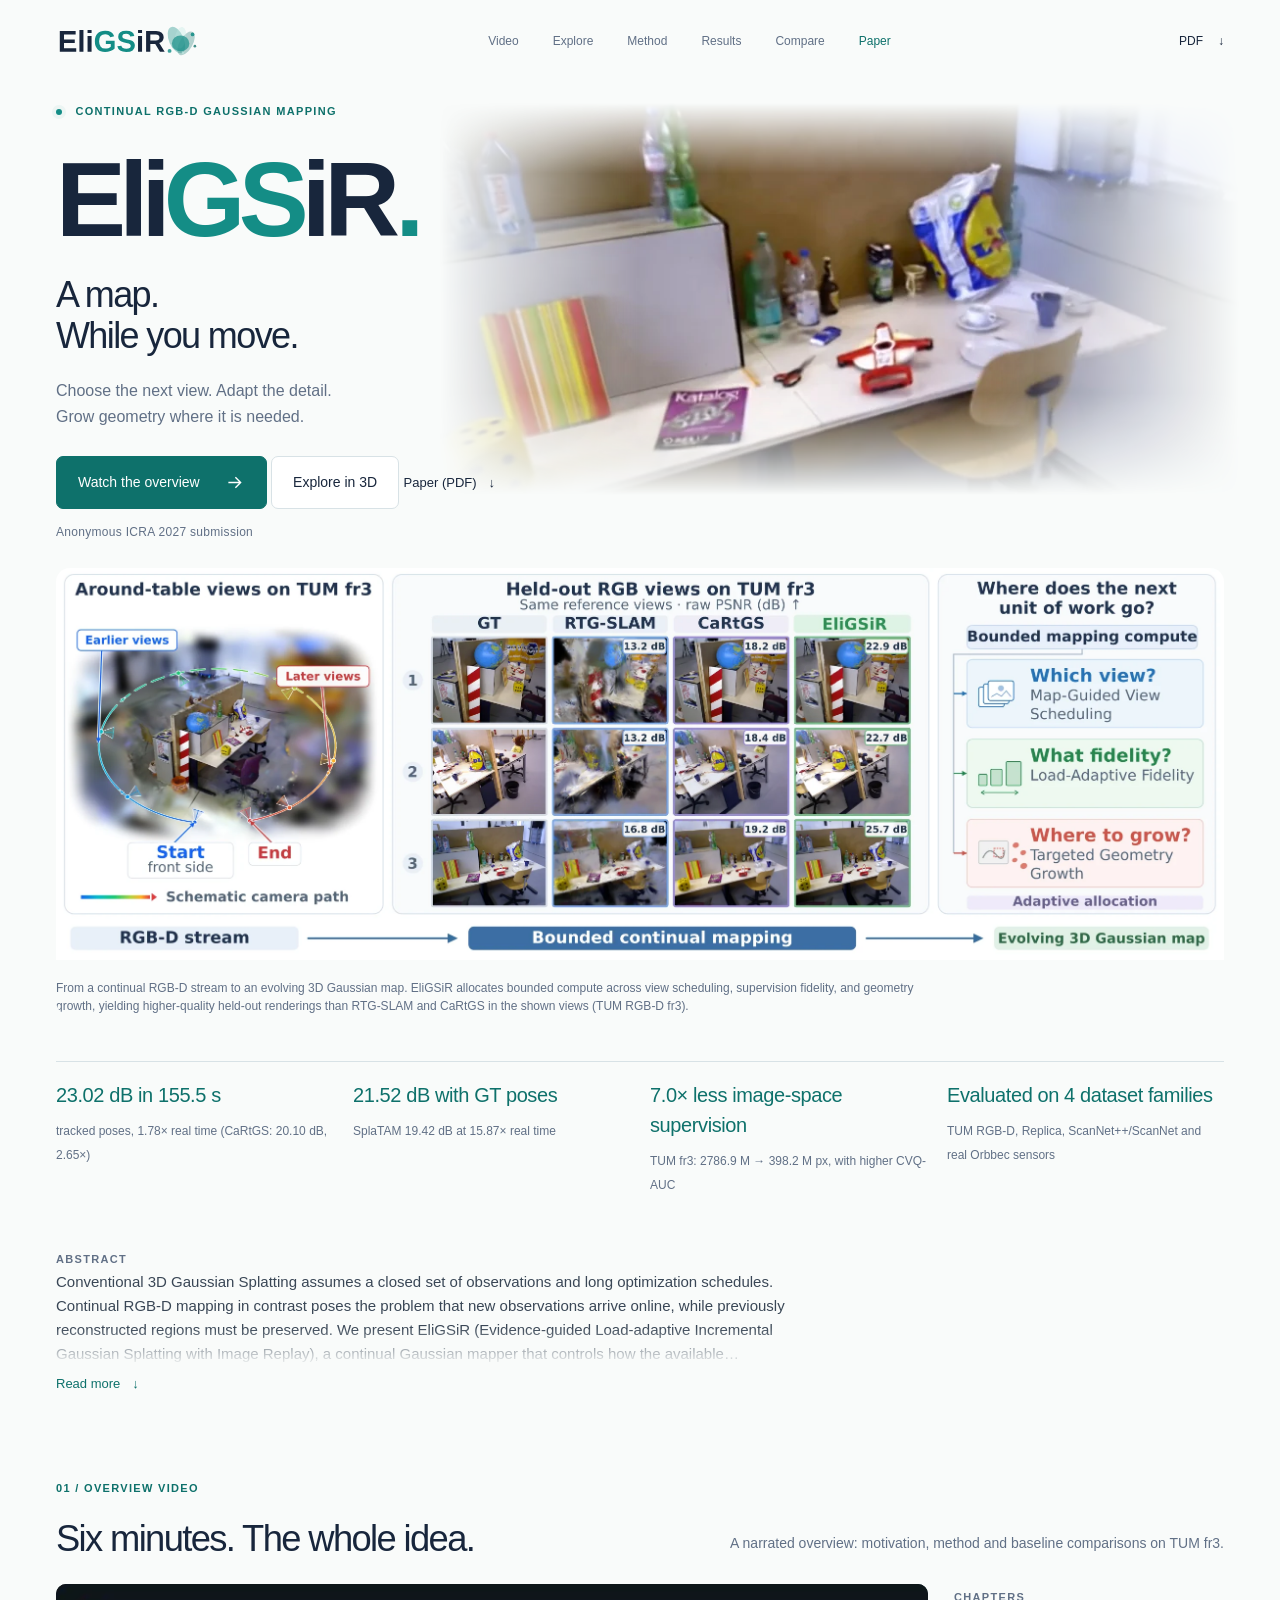
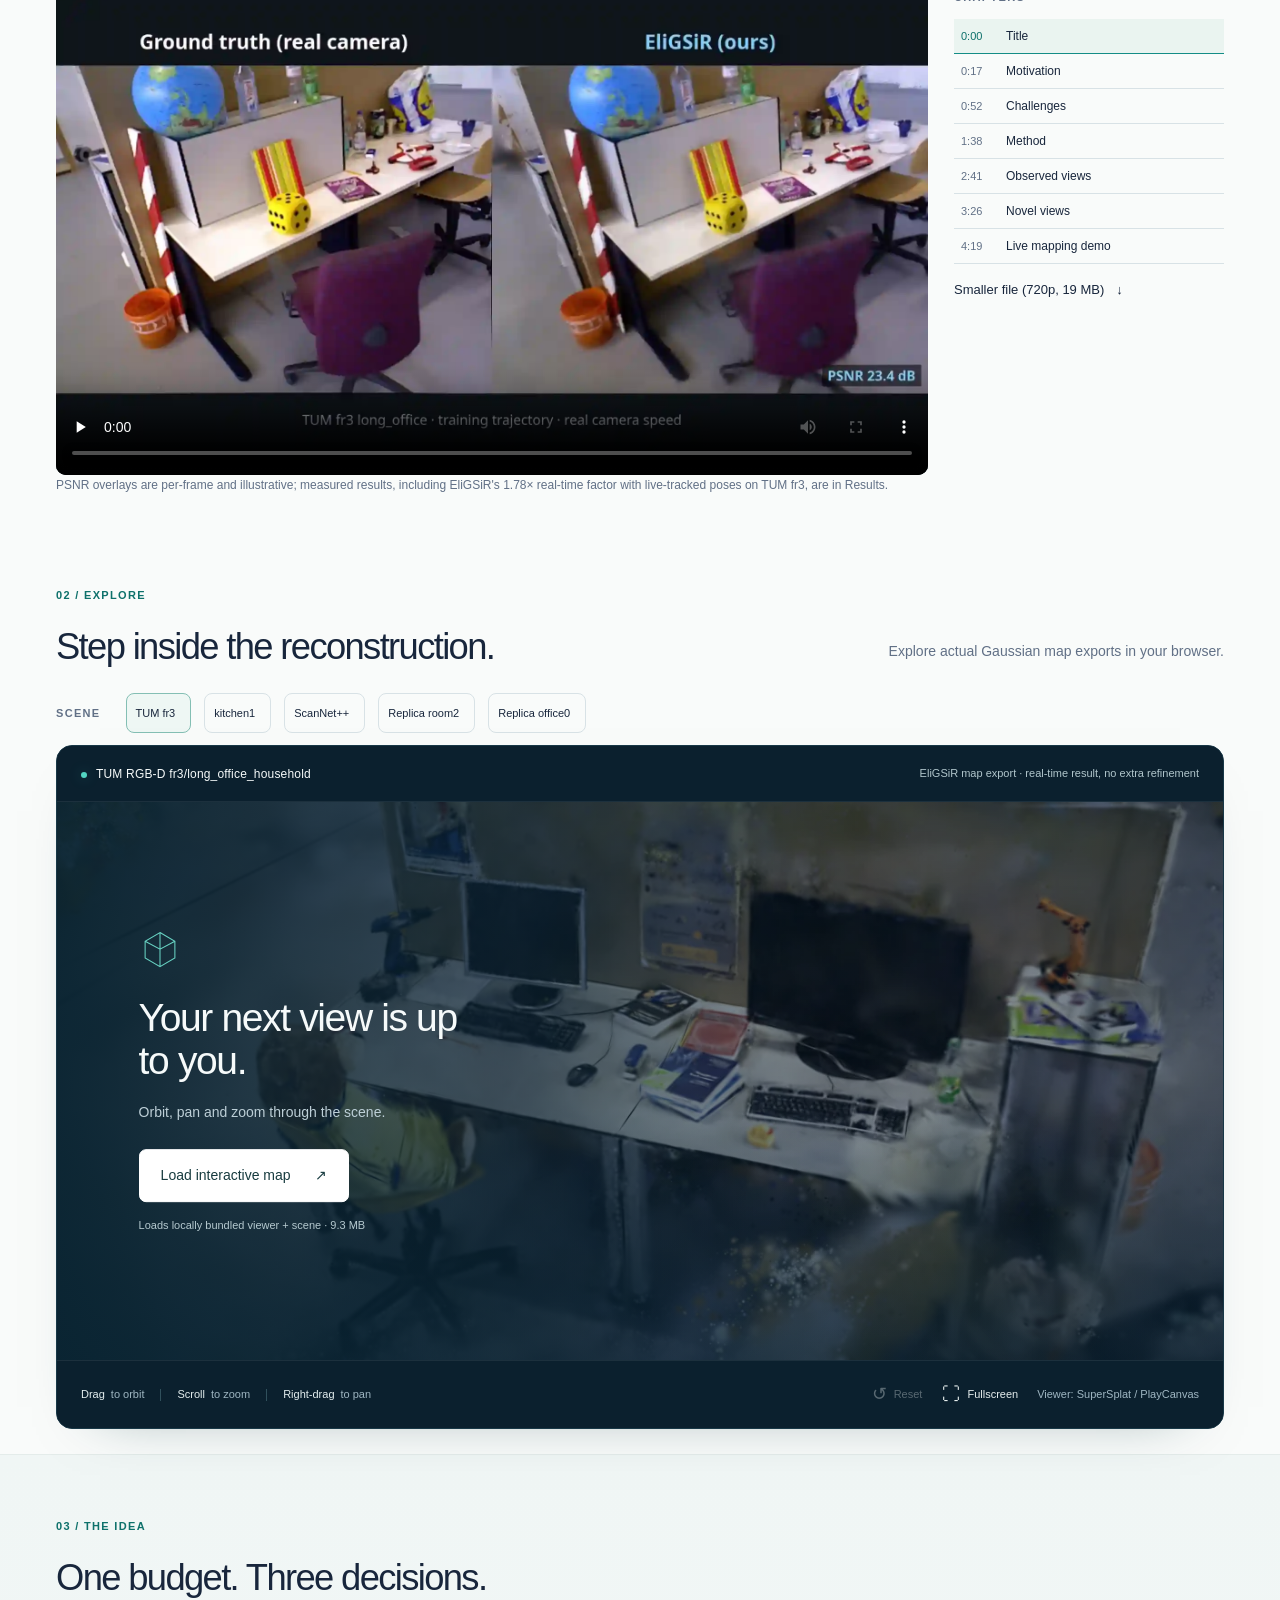
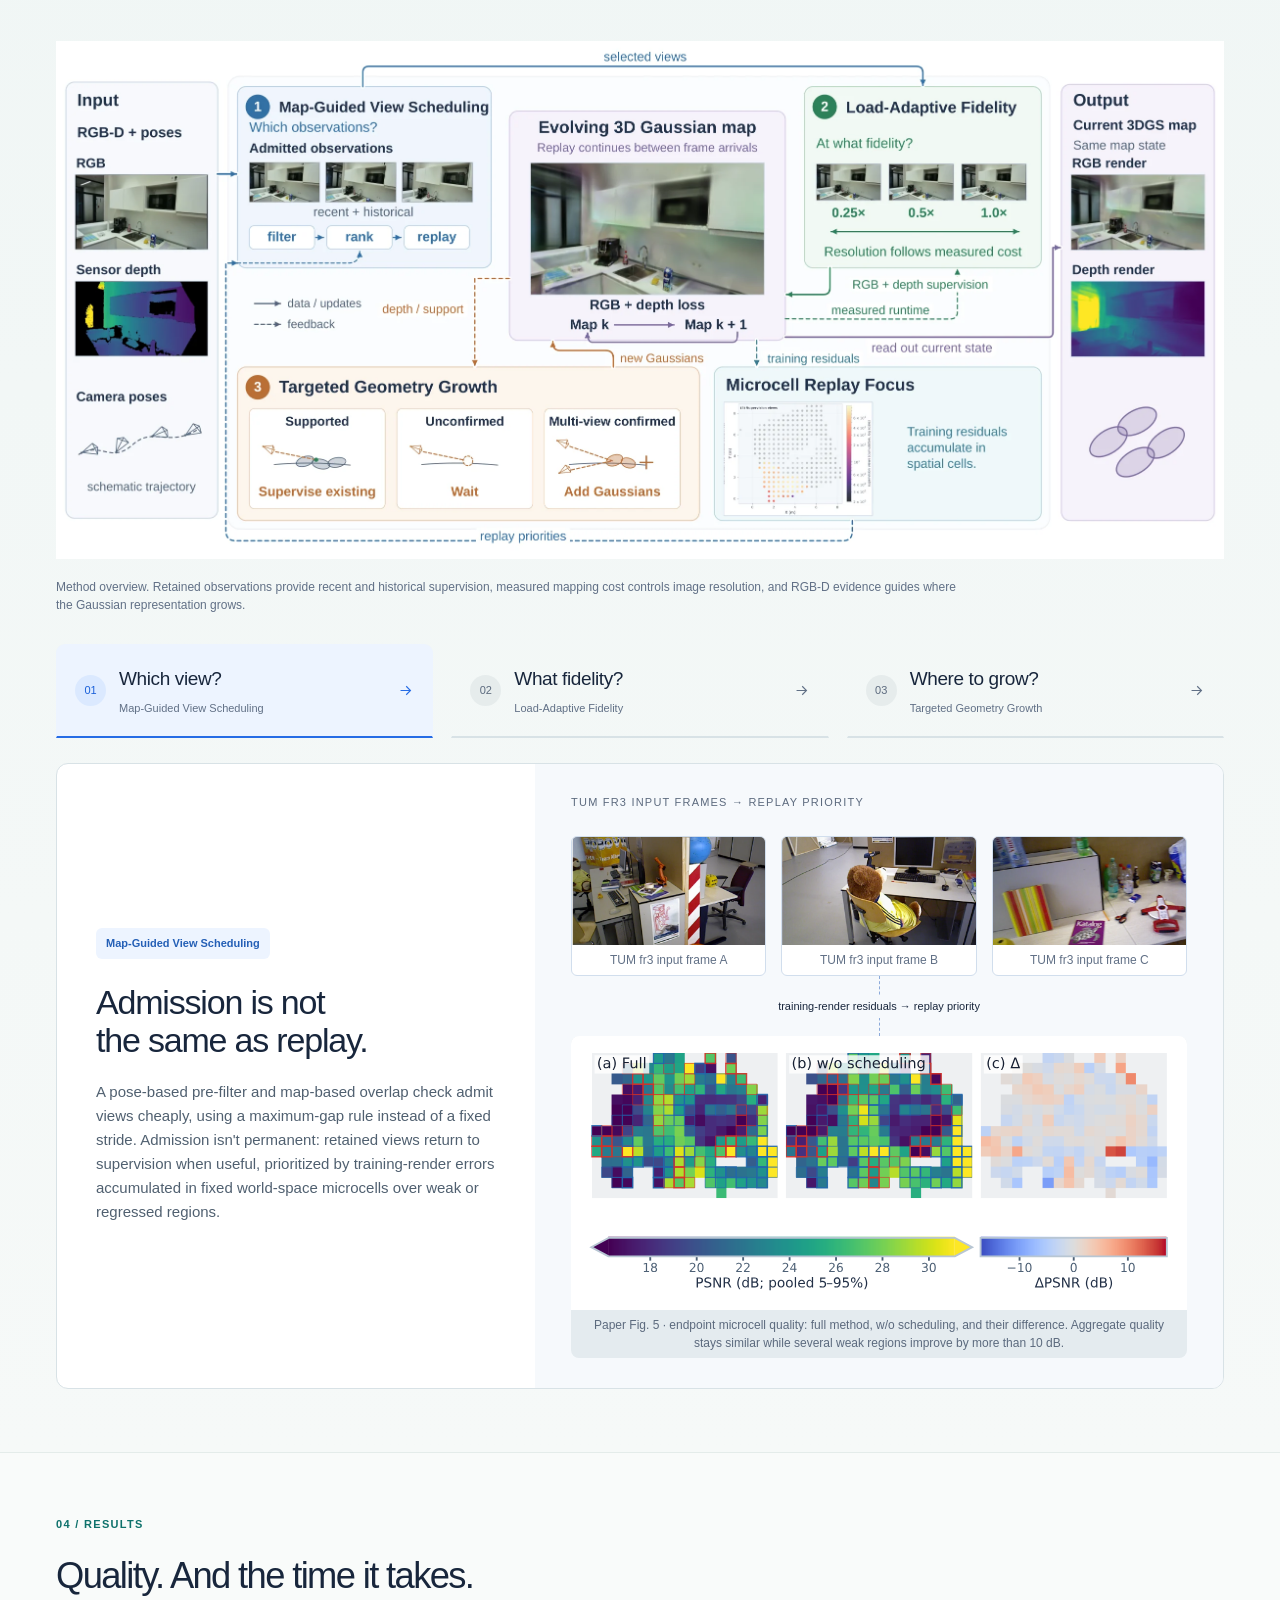
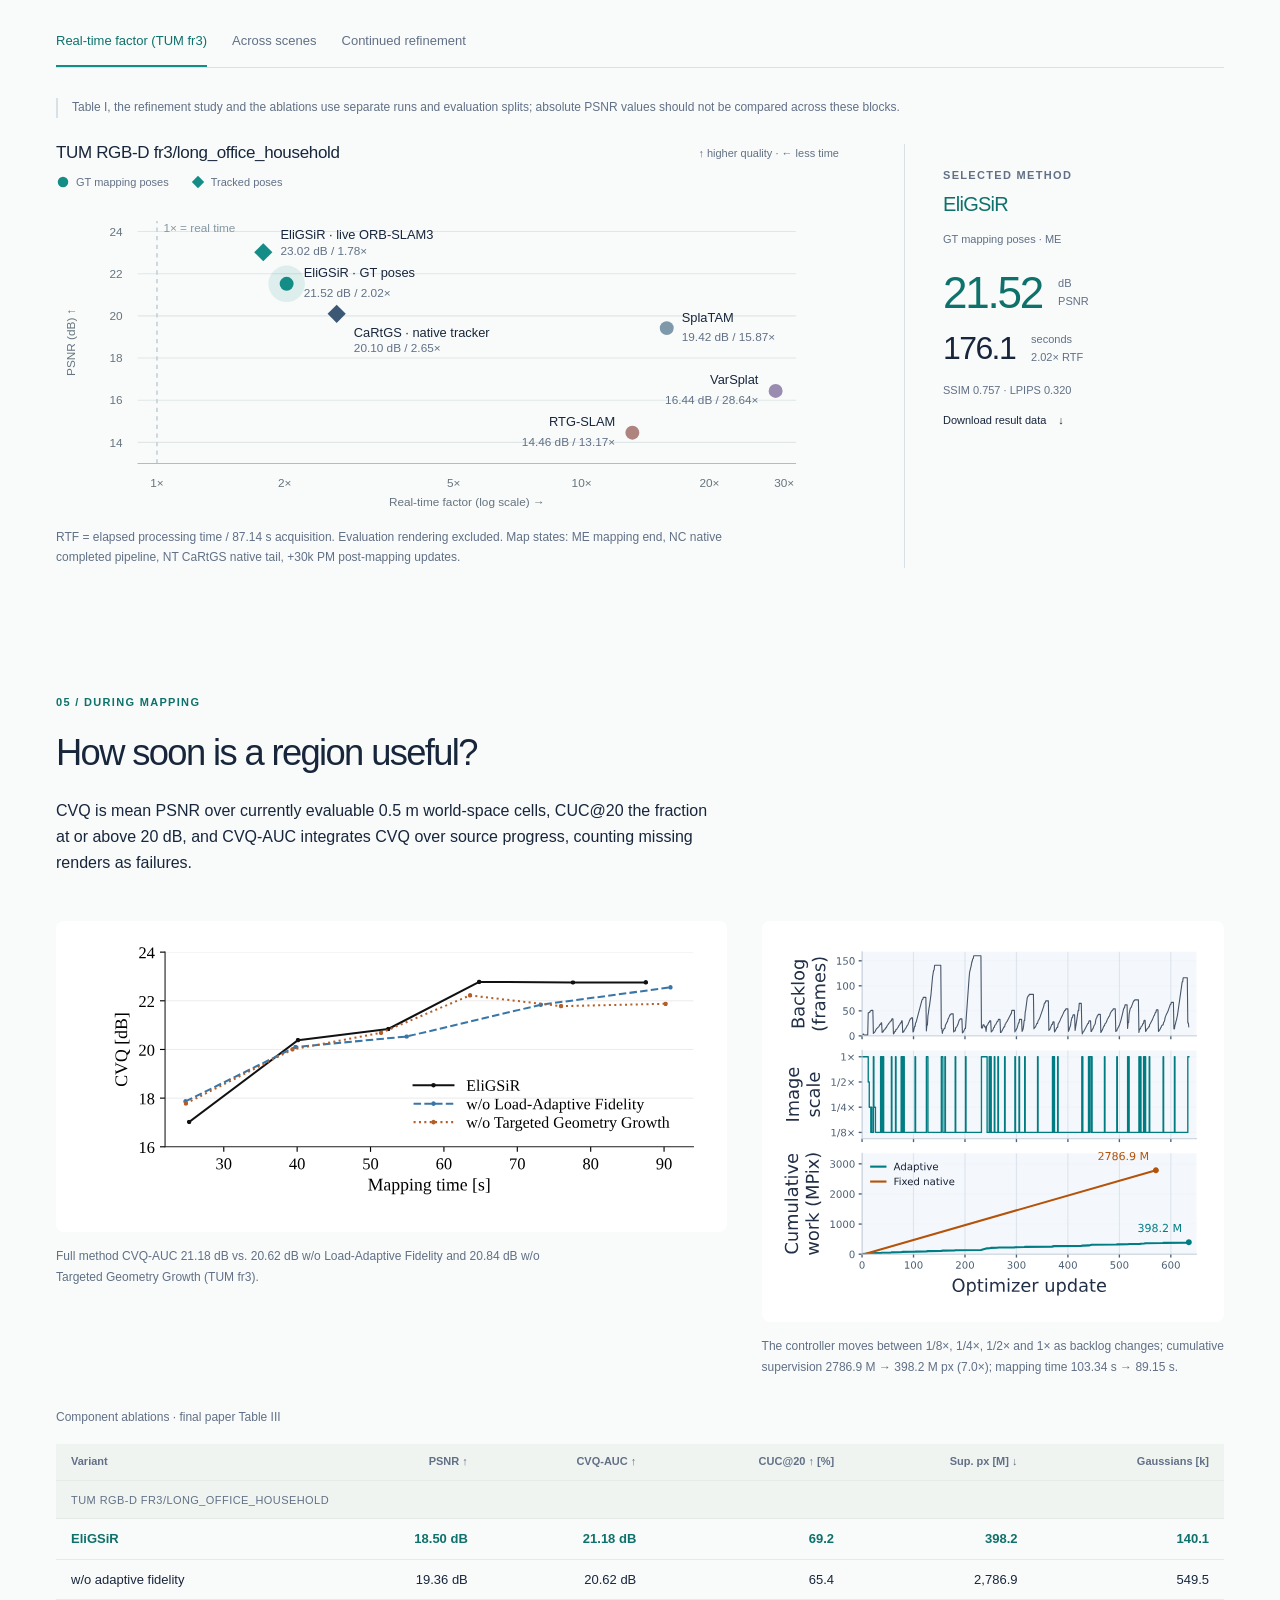
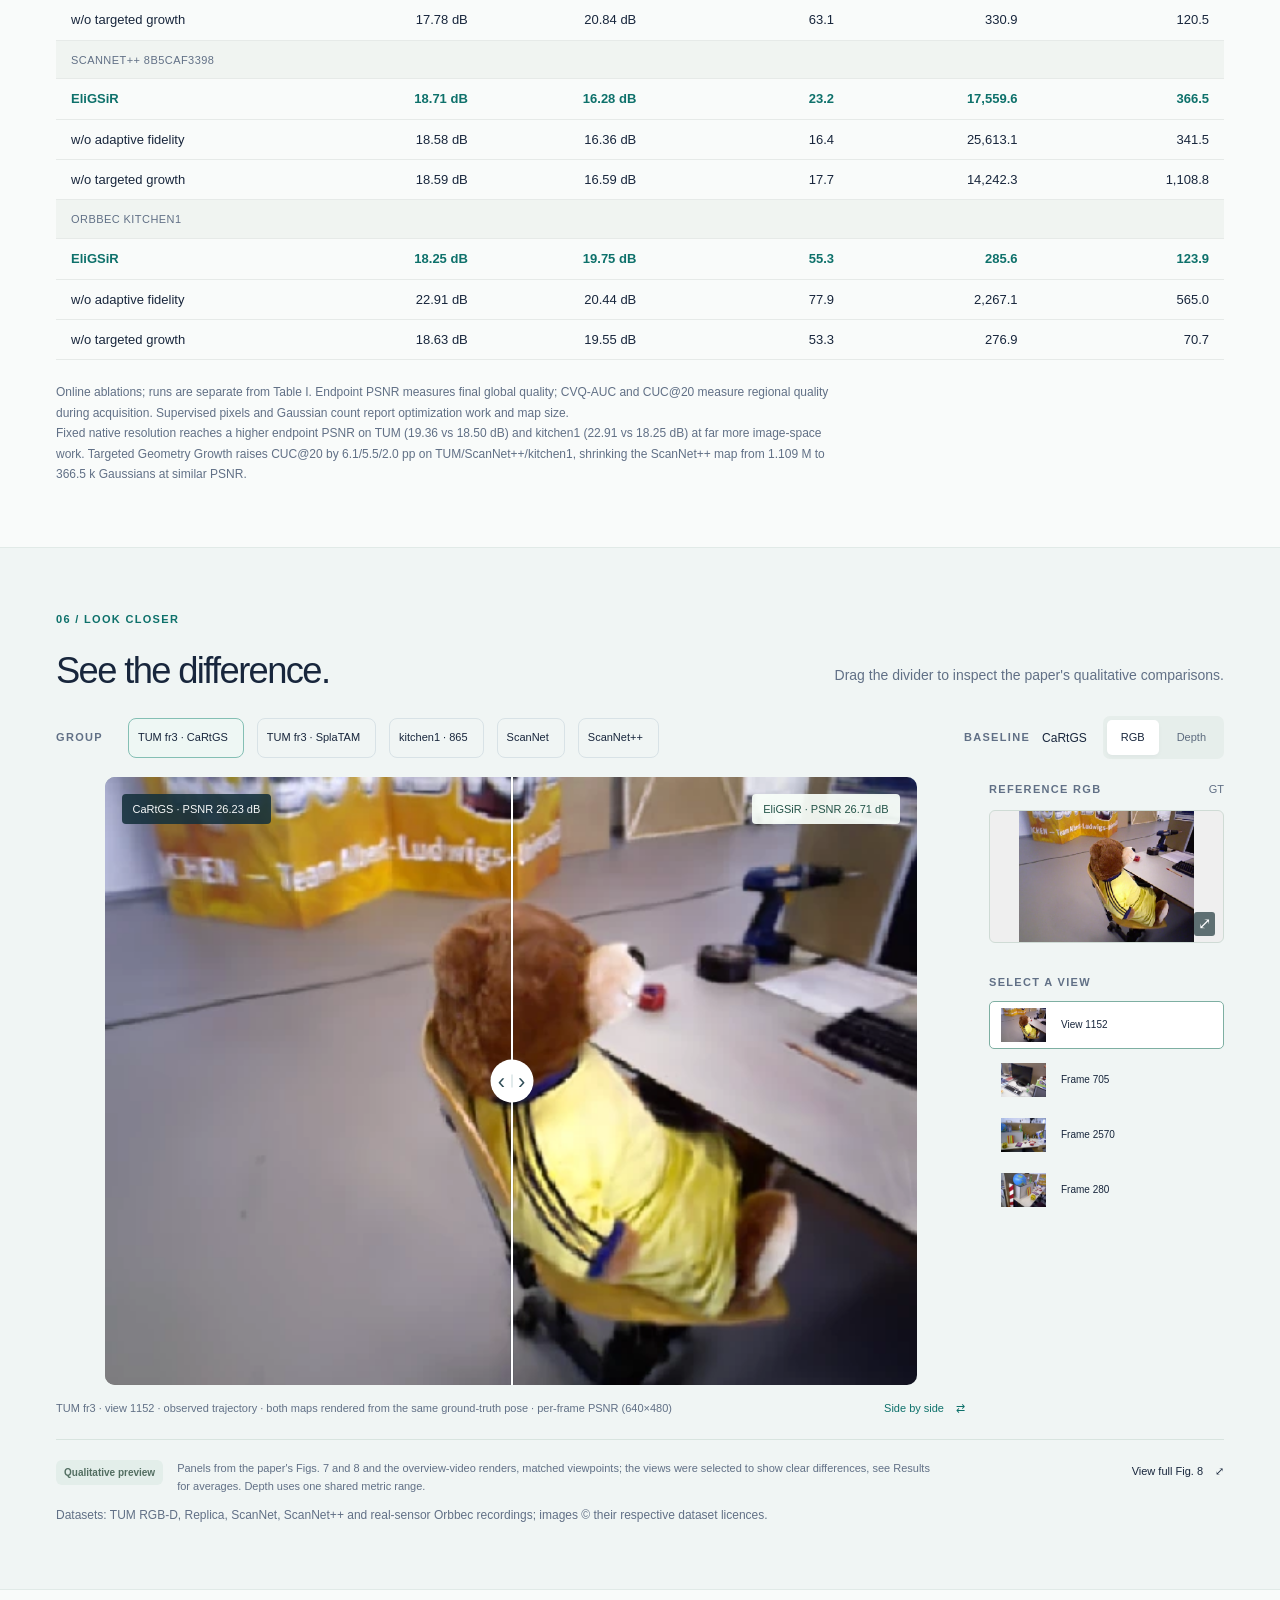
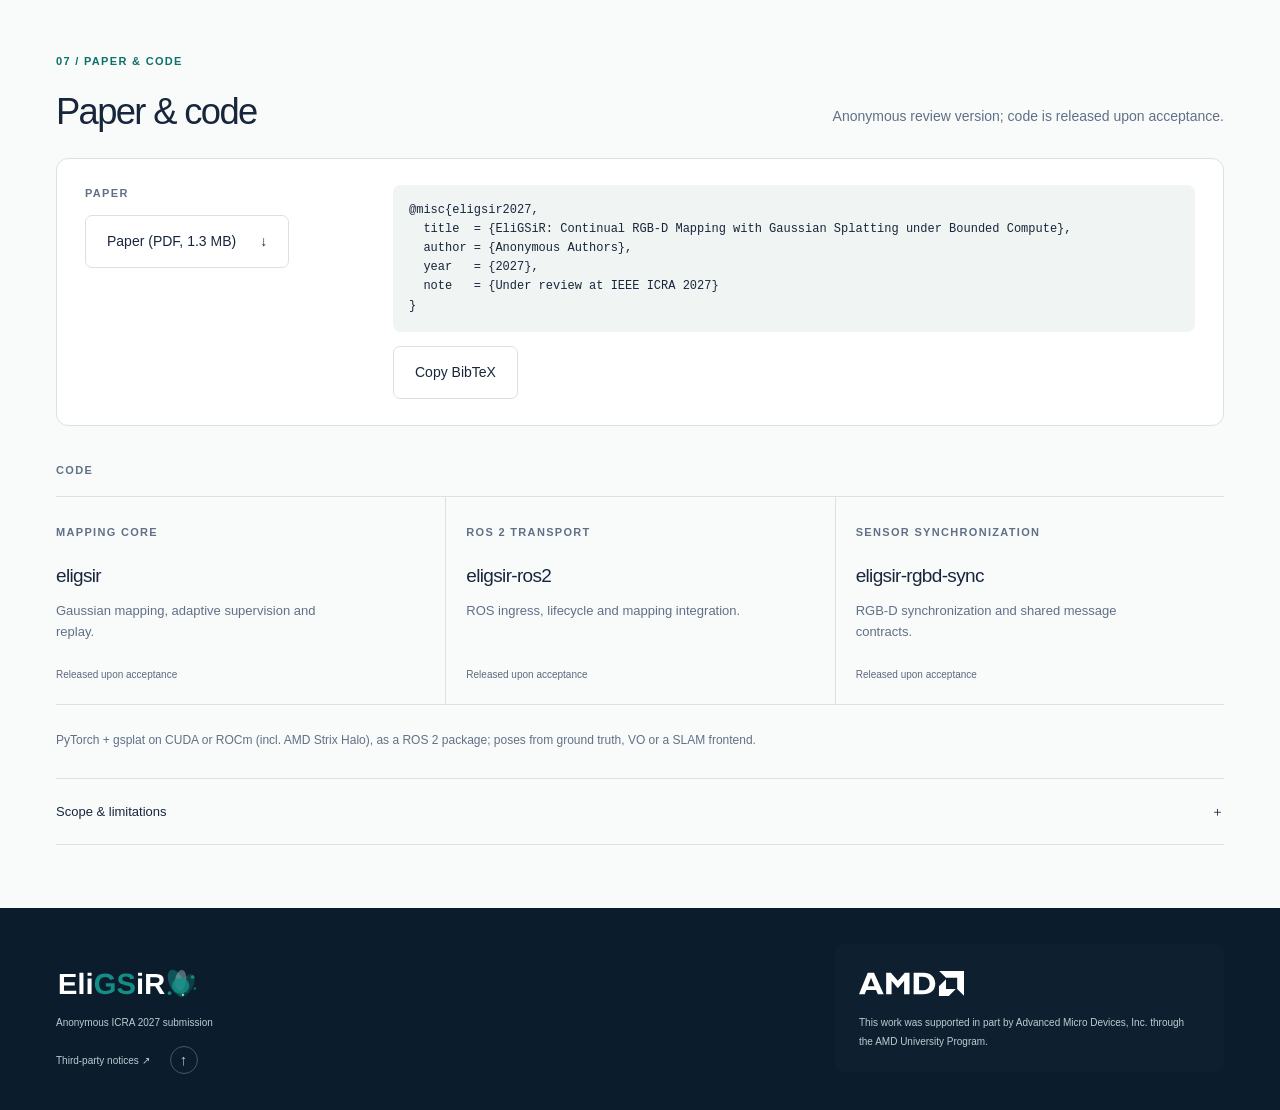
==== commit c3614db7: "Remove outline from AMD footer support area" ====
--- a/index.html
+++ b/index.html
@@ -12,7 +12,7 @@
   <link rel="icon" href="assets/brand/favicon-32.png" sizes="32x32" type="image/png">
   <link rel="apple-touch-icon" href="assets/brand/apple-touch-icon.png">
   <link rel="preload" as="image" href="assets/real/hero-fr3-eligsir-render.webp">
-  <link rel="stylesheet" href="styles.css?v=7df5cbf840d7">
+  <link rel="stylesheet" href="styles.css?v=f4c29008bffd">
   <script src="data/content.js" defer></script>
   <script src="app.js" defer></script>
 </head>
--- a/styles.css
+++ b/styles.css
@@ -23,9 +23,9 @@
 .footer-copy{font-size:10px;line-height:1.9;color:#bbccd2;margin-top:12px}
 .footer-links{display:flex;align-items:center;gap:20px;margin-top:14px;font-size:10px;color:#bbccd2}
 .footer-links .back-top{width:28px;height:28px;border:1px solid #415963;border-radius:50%;display:grid;place-items:center;font-size:15px}
-.footer-support{min-width:0;padding:20px 24px;border:1px solid #415963;border-radius:10px;background:#ffffff03}
+.footer-support{min-width:0;padding:21px 25px;border-radius:10px;background:#ffffff03}
 .footer-support img{height:25px;width:auto;max-width:100%}
-@media(max-width:640px){.footer-layout{grid-template-columns:minmax(0,1fr) minmax(0,1.6fr);gap:20px}.footer-identity{padding-top:17px}.footer-identity .brand img{width:117px}.footer-support{padding:16px}.footer-support img{height:20.3px}.footer-copy,.footer-links{font-size:9px}.footer-links{align-items:flex-start;flex-direction:column;gap:12px}}
+@media(max-width:640px){.footer-layout{grid-template-columns:minmax(0,1fr) minmax(0,1.6fr);gap:20px}.footer-identity{padding-top:17px}.footer-identity .brand img{width:117px}.footer-support{padding:17px}.footer-support img{height:20.3px}.footer-copy,.footer-links{font-size:9px}.footer-links{align-items:flex-start;flex-direction:column;gap:12px}}
 @media(max-width:360px){.footer-layout{grid-template-columns:1fr;gap:24px}.footer-identity{padding-top:0}.footer-links{flex-direction:row;align-items:center}.footer-support{max-width:390px}}
 .media-dialog{width:min(1250px,94vw);max-height:94vh;border:1px solid var(--line);border-radius:12px;padding:20px;background:var(--paper);color:var(--ink)}.media-dialog::backdrop{background:#091c30bb;backdrop-filter:blur(6px)}.dialog-top{display:flex;justify-content:space-between;gap:20px;align-items:center;margin-bottom:17px}.dialog-top p{font-size:14px}.media-dialog>img{max-height:72vh;width:100%;object-fit:contain}.media-dialog>.caption{margin-top:15px}.noscript-note{padding:18px;background:#dceee7;color:var(--ink);font-size:13px;text-align:center}.reveal{transition:opacity .65s var(--ease),transform .65s var(--ease)}.reveal.reveal-wait{opacity:.45;transform:translateY(16px)}.reveal.is-visible{opacity:1;transform:none}
 @media(min-width:1500px){.hero{padding-top:80px}.hero-visual{margin-right:-70px}.hero-visual>img{height:530px}}
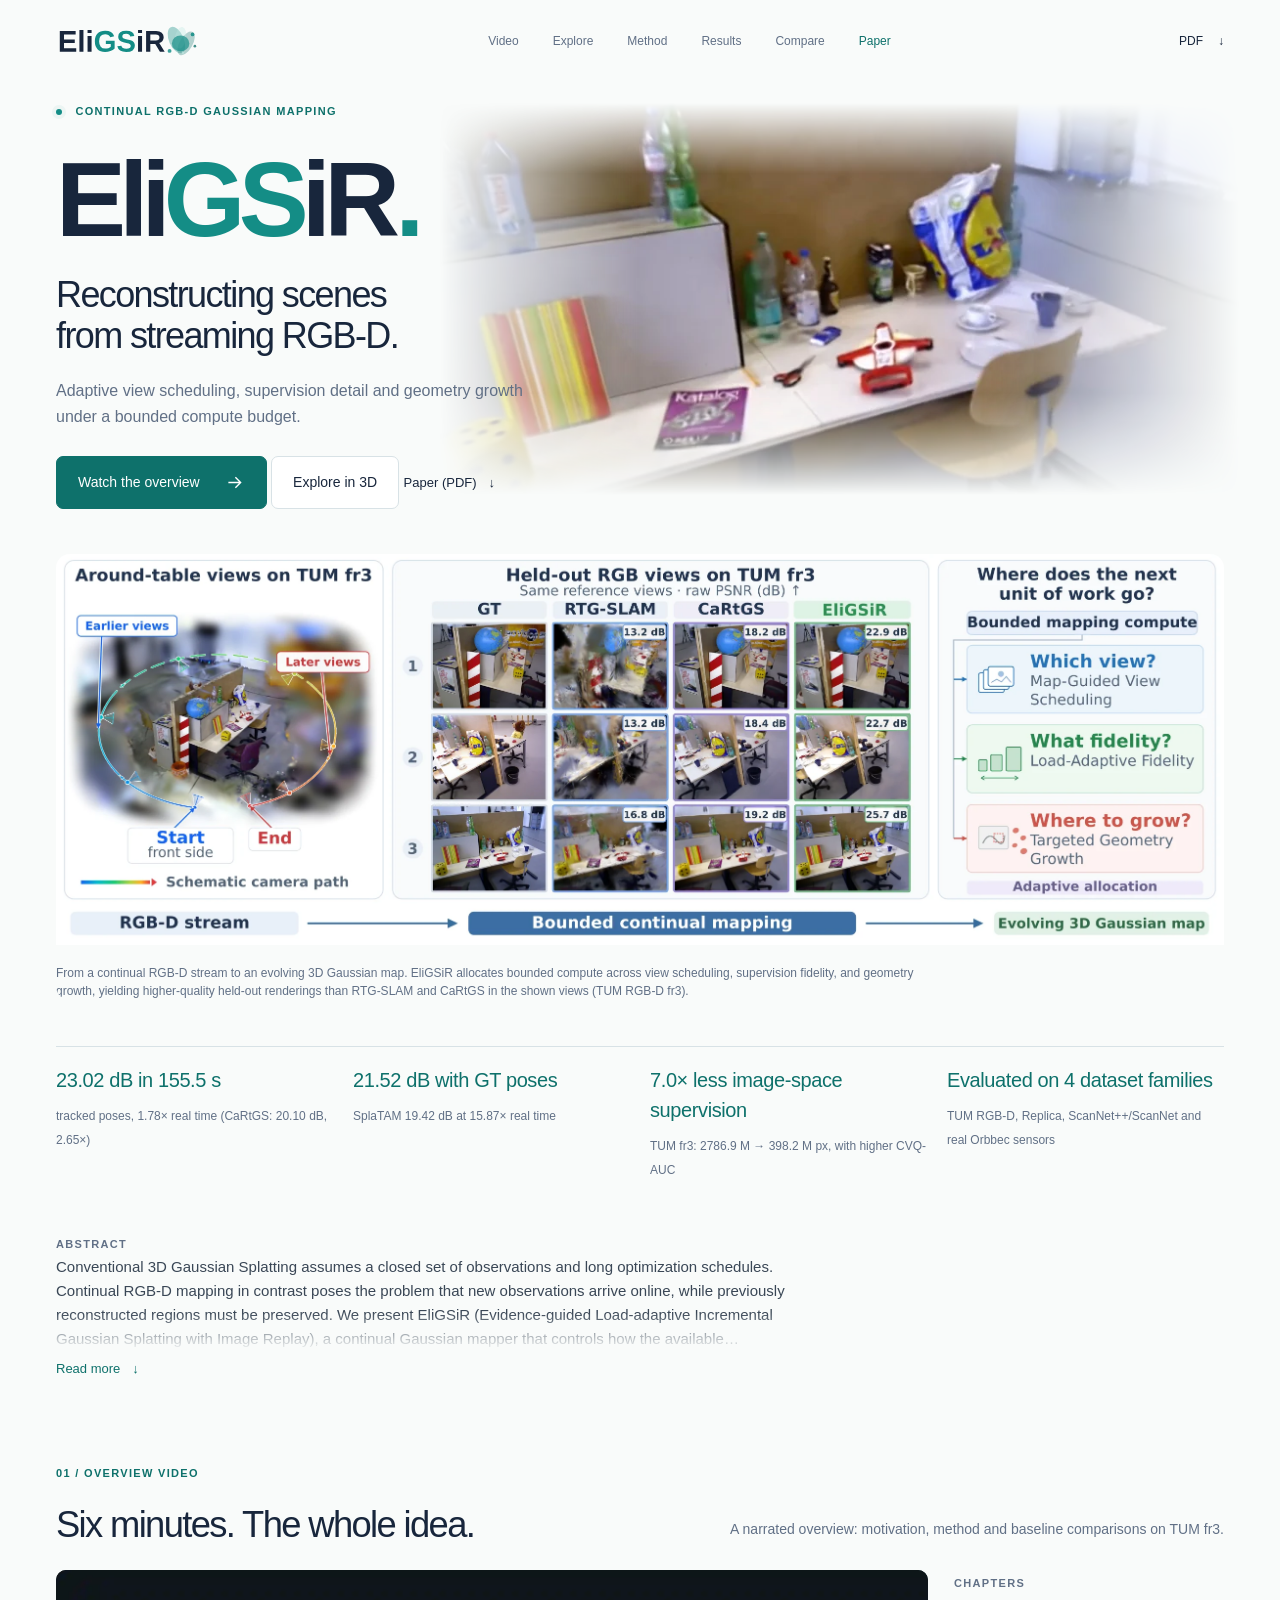
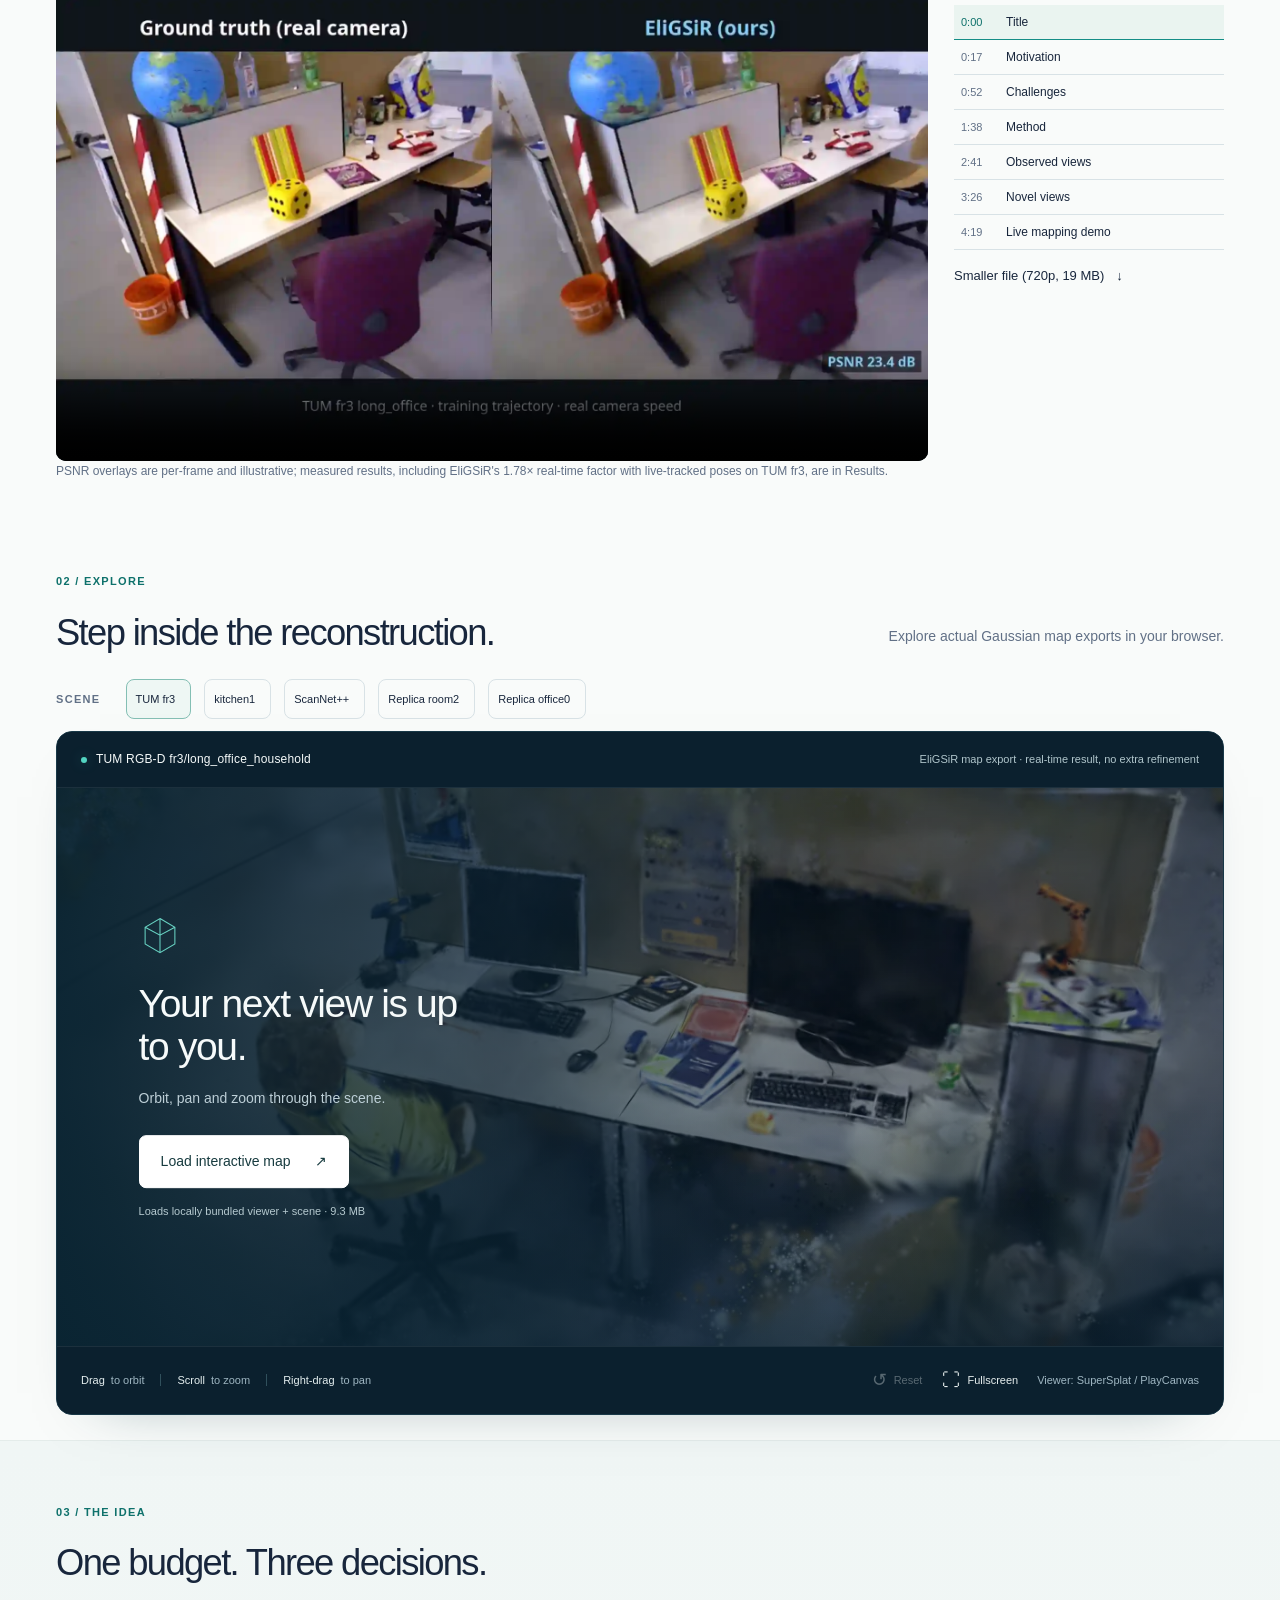
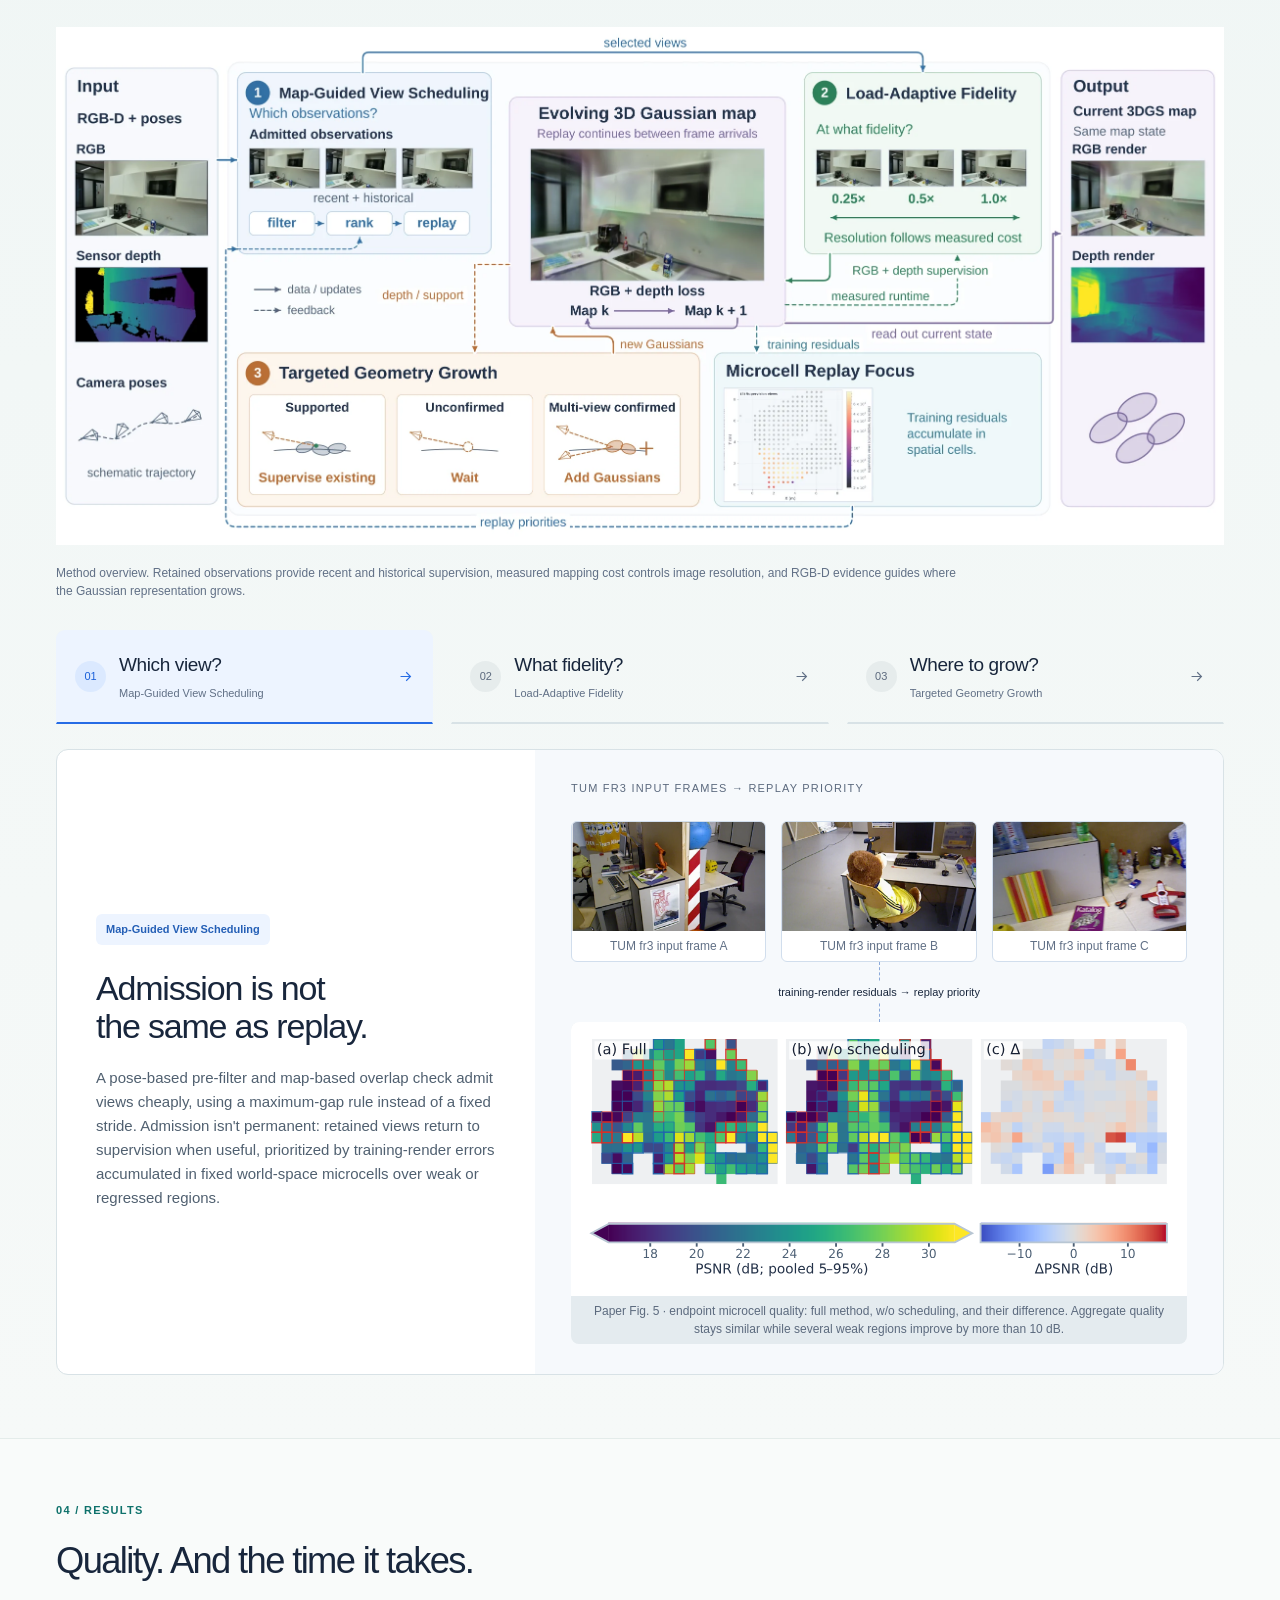
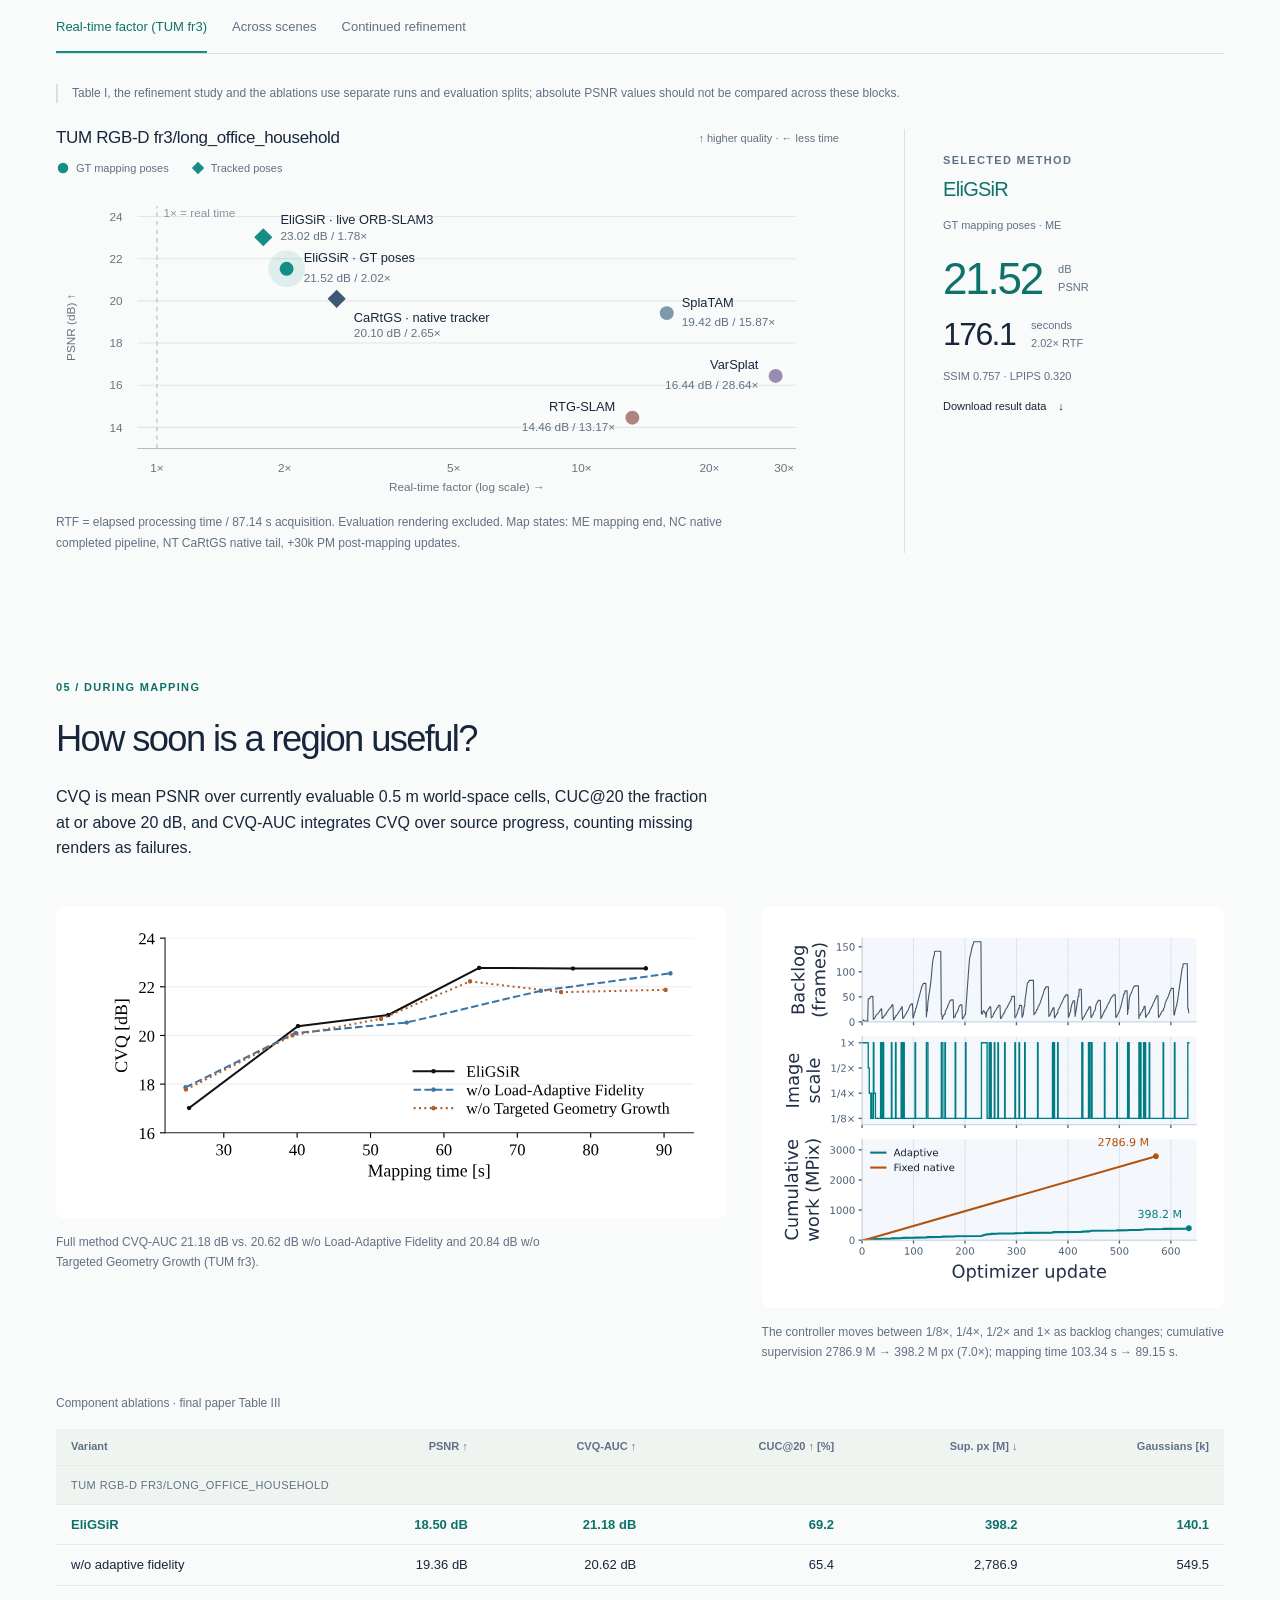
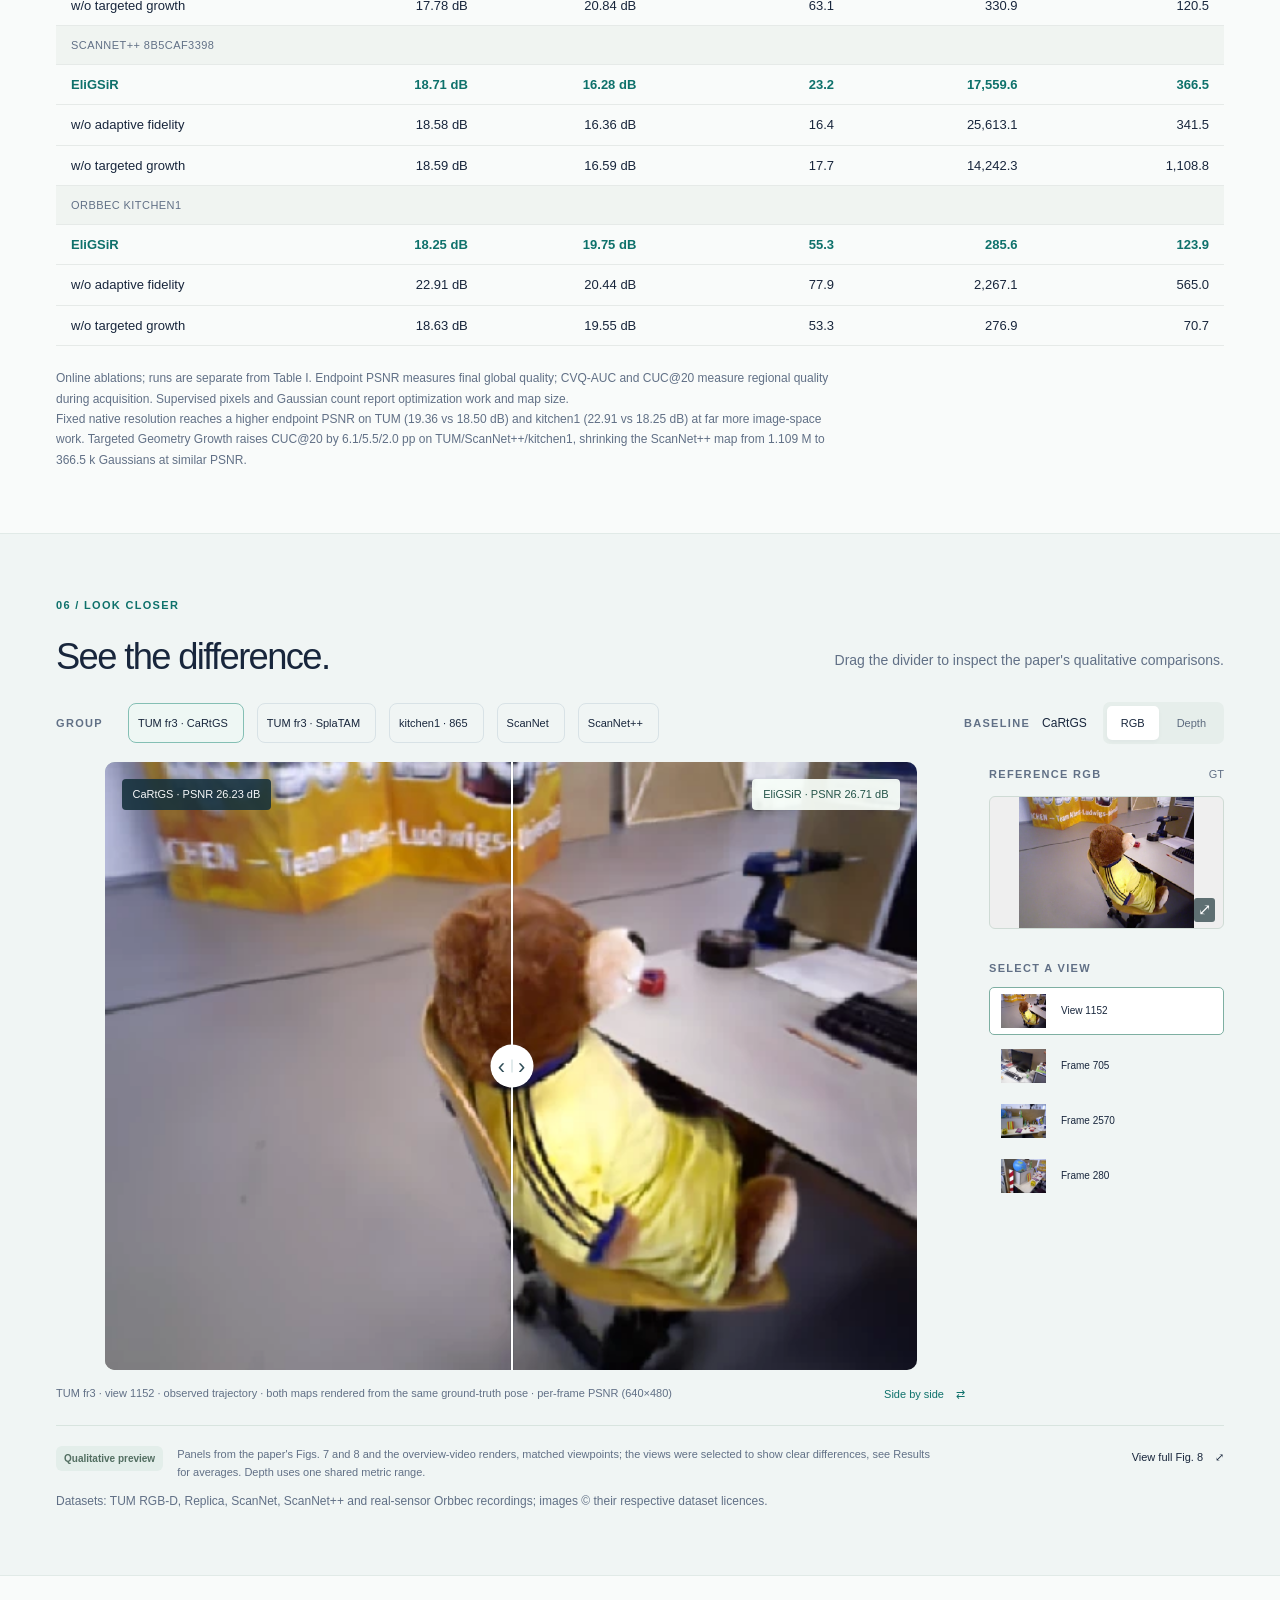
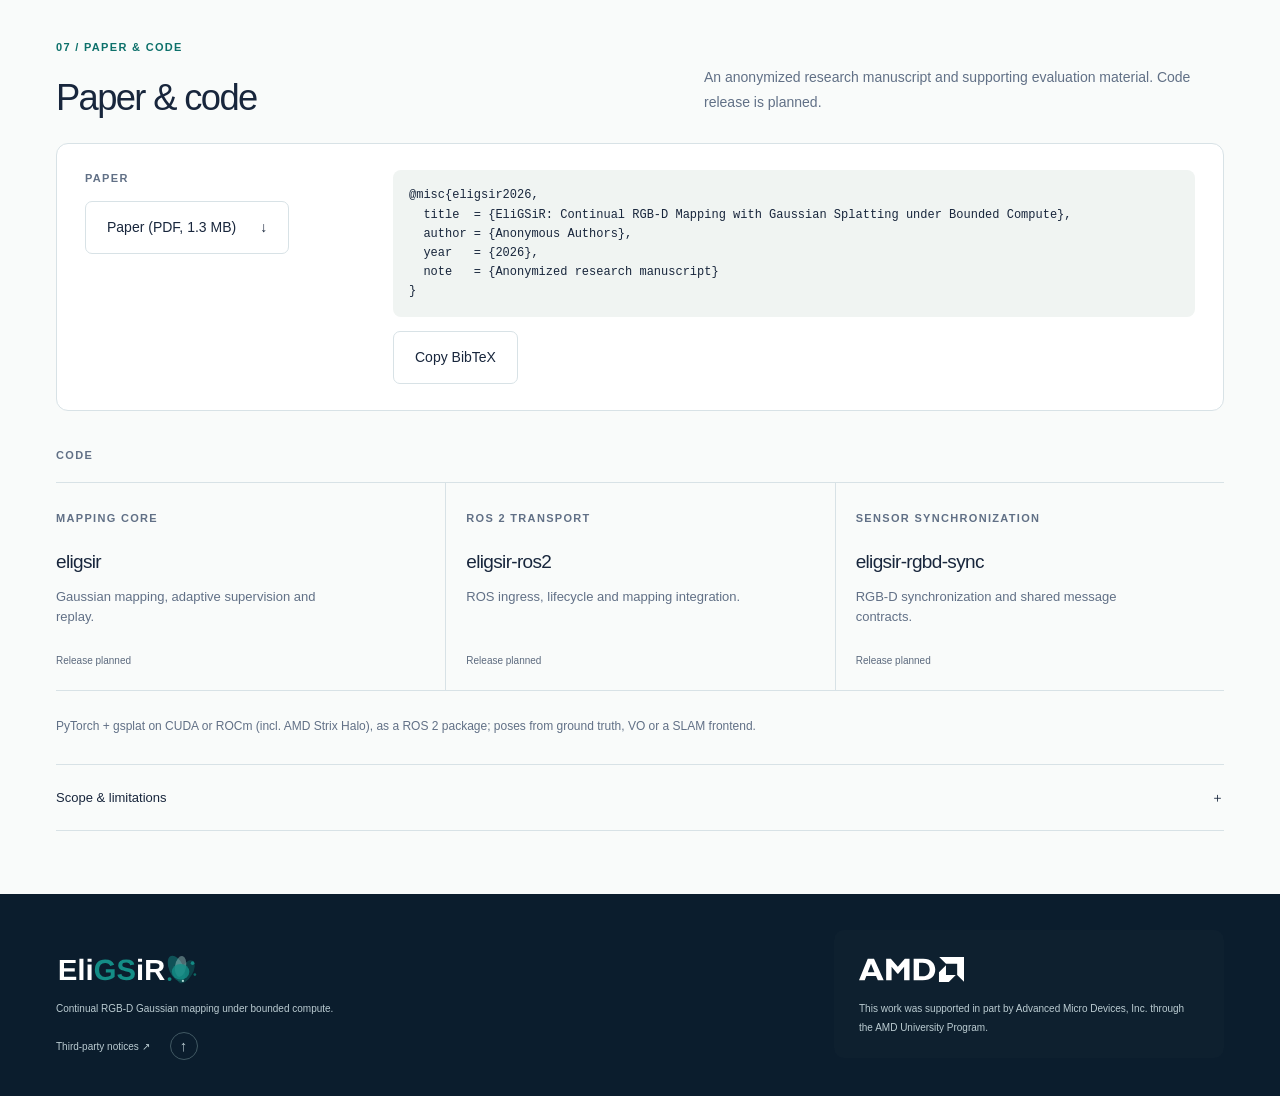
==== commit 8f50a333: "Keep linked project homepage review-anonymous and refresh copy" ====
--- a/index.html
+++ b/index.html
@@ -7,7 +7,7 @@
   <meta name="theme-color" content="#f7faf9">
   <meta name="referrer" content="no-referrer">
   <meta http-equiv="Content-Security-Policy" content="default-src 'self'; script-src 'self'; style-src 'self' 'unsafe-inline'; img-src 'self' data:; media-src 'self'; connect-src 'self'; frame-src 'self'; font-src 'self'; object-src 'none'; base-uri 'self'; form-action 'none'">
-  <title>EliGSiR — A map. While you move.</title>
+  <title>EliGSiR — Continual RGB-D Gaussian Mapping</title>
   <link rel="icon" href="assets/brand/mark.svg" type="image/svg+xml">
   <link rel="icon" href="assets/brand/favicon-32.png" sizes="32x32" type="image/png">
   <link rel="apple-touch-icon" href="assets/brand/apple-touch-icon.png">
@@ -33,12 +33,11 @@
       <div class="hero-copy">
         <p class="eyebrow"><span class="status-dot" aria-hidden="true"></span> Continual RGB-D Gaussian mapping</p>
         <h1 id="hero-title">Eli<span>GS</span>iR<span class="title-period">.</span></h1>
-        <p class="hero-statement">A map.<br> While you move.</p>
-        <p class="hero-description">Choose the next view. Adapt the detail.<br class="desktop-only"> Grow geometry where it is needed.</p>
+        <p class="hero-statement">Reconstructing scenes<br> from streaming RGB-D.</p>
+        <p class="hero-description">Adaptive view scheduling, supervision detail and geometry growth<br class="desktop-only"> under a bounded compute budget.</p>
         <a class="button primary" href="#video">Watch the overview <svg viewBox="0 0 24 24" aria-hidden="true"><path d="M5 12h14m-6-6 6 6-6 6"/></svg></a>
         <a class="button secondary" href="#explore">Explore in 3D</a>
         <a class="text-link" href="assets/paper/eligsir-anonymous.pdf">Paper (PDF) <span aria-hidden="true">↓</span></a>
-        <p class="hero-footnote">Anonymous ICRA 2027 submission</p>
       </div>
       <figure class="hero-visual">
         <img src="assets/real/hero-fr3-eligsir-render.webp" width="960" height="650" alt="EliGSiR rendering of an office scene from the TUM RGB-D fr3 sequence" fetchpriority="high">
@@ -231,21 +230,21 @@
 
     <section class="resources-section wrap section-space" id="paper" aria-labelledby="paper-title">
       <span id="resources" class="sr-only" aria-hidden="true"></span>
-      <div class="section-heading"><div><p class="eyebrow section-number">07 / PAPER &amp; CODE</p><h2 id="paper-title">Paper &amp; code</h2></div><p>Anonymous review version; code is released upon acceptance.</p></div>
+      <div class="section-heading"><div><p class="eyebrow section-number">07 / PAPER &amp; CODE</p><h2 id="paper-title">Paper &amp; code</h2></div><p>An anonymized research manuscript and supporting evaluation material. Code release is planned.</p></div>
       <div class="paper-card">
         <div class="paper-card-top"><span class="mini-label">PAPER</span><a class="button secondary" href="assets/paper/eligsir-anonymous.pdf">Paper (PDF, 1.3 MB) <span aria-hidden="true">↓</span></a></div>
-        <div class="bibtex-block"><pre tabindex="0" role="region" aria-label="BibTeX entry"><code id="bibtex-text">@misc{eligsir2027,
+        <div class="bibtex-block"><pre tabindex="0" role="region" aria-label="BibTeX entry"><code id="bibtex-text">@misc{eligsir2026,
   title  = {EliGSiR: Continual RGB-D Mapping with Gaussian Splatting under Bounded Compute},
   author = {Anonymous Authors},
-  year   = {2027},
-  note   = {Under review at IEEE ICRA 2027}
+  year   = {2026},
+  note   = {Anonymized research manuscript}
 }</code></pre><button class="button secondary" id="copy-bibtex">Copy BibTeX</button></div>
       </div>
       <span class="mini-label code-heading">CODE</span>
       <div class="resource-grid">
-        <article class="resource-card"><span class="mini-label">MAPPING CORE</span><div><h3>eligsir</h3></div><p>Gaussian mapping, adaptive supervision and replay.</p><span class="resource-tag">Released upon acceptance</span></article>
-        <article class="resource-card"><span class="mini-label">ROS 2 TRANSPORT</span><div><h3>eligsir-ros2</h3></div><p>ROS ingress, lifecycle and mapping integration.</p><span class="resource-tag">Released upon acceptance</span></article>
-        <article class="resource-card"><span class="mini-label">SENSOR SYNCHRONIZATION</span><div><h3>eligsir-rgbd-sync</h3></div><p>RGB-D synchronization and shared message contracts.</p><span class="resource-tag">Released upon acceptance</span></article>
+        <article class="resource-card"><span class="mini-label">MAPPING CORE</span><div><h3>eligsir</h3></div><p>Gaussian mapping, adaptive supervision and replay.</p><span class="resource-tag">Release planned</span></article>
+        <article class="resource-card"><span class="mini-label">ROS 2 TRANSPORT</span><div><h3>eligsir-ros2</h3></div><p>ROS ingress, lifecycle and mapping integration.</p><span class="resource-tag">Release planned</span></article>
+        <article class="resource-card"><span class="mini-label">SENSOR SYNCHRONIZATION</span><div><h3>eligsir-rgbd-sync</h3></div><p>RGB-D synchronization and shared message contracts.</p><span class="resource-tag">Release planned</span></article>
       </div>
       <p class="implementation-note">PyTorch + gsplat on CUDA or ROCm (incl. AMD Strix Halo), as a ROS 2 package; poses from ground truth, VO or a SLAM frontend.</p>
       <details class="scope-details"><summary>Scope &amp; limitations <span aria-hidden="true">＋</span></summary><p>Real-time operation depends on sustained workload and currently needs manual tuning of several runtime parameters. Representation size grows with the explored scene. The method assumes a predominantly static scene and a sufficiently consistent trajectory; pose errors, dynamic objects and unreliable depth can produce inconsistent geometry.</p></details>
@@ -255,7 +254,7 @@
     <div class="wrap footer-layout">
       <div class="footer-identity">
         <div class="footer-logo-row"><a href="#top" class="brand" aria-label="Back to EliGSiR home"><img src="assets/brand/logo-dark.svg" width="154" height="38" alt="EliGSiR" loading="lazy"></a></div>
-        <p class="footer-copy">Anonymous ICRA 2027 submission</p>
+        <p class="footer-copy">Continual RGB-D Gaussian mapping under bounded compute.</p>
         <div class="footer-links"><a href="THIRD_PARTY.md">Third-party notices <span aria-hidden="true">↗</span></a><a href="#top" class="back-top" aria-label="Back to top">↑</a></div>
       </div>
       <aside class="footer-support" aria-label="Research support">
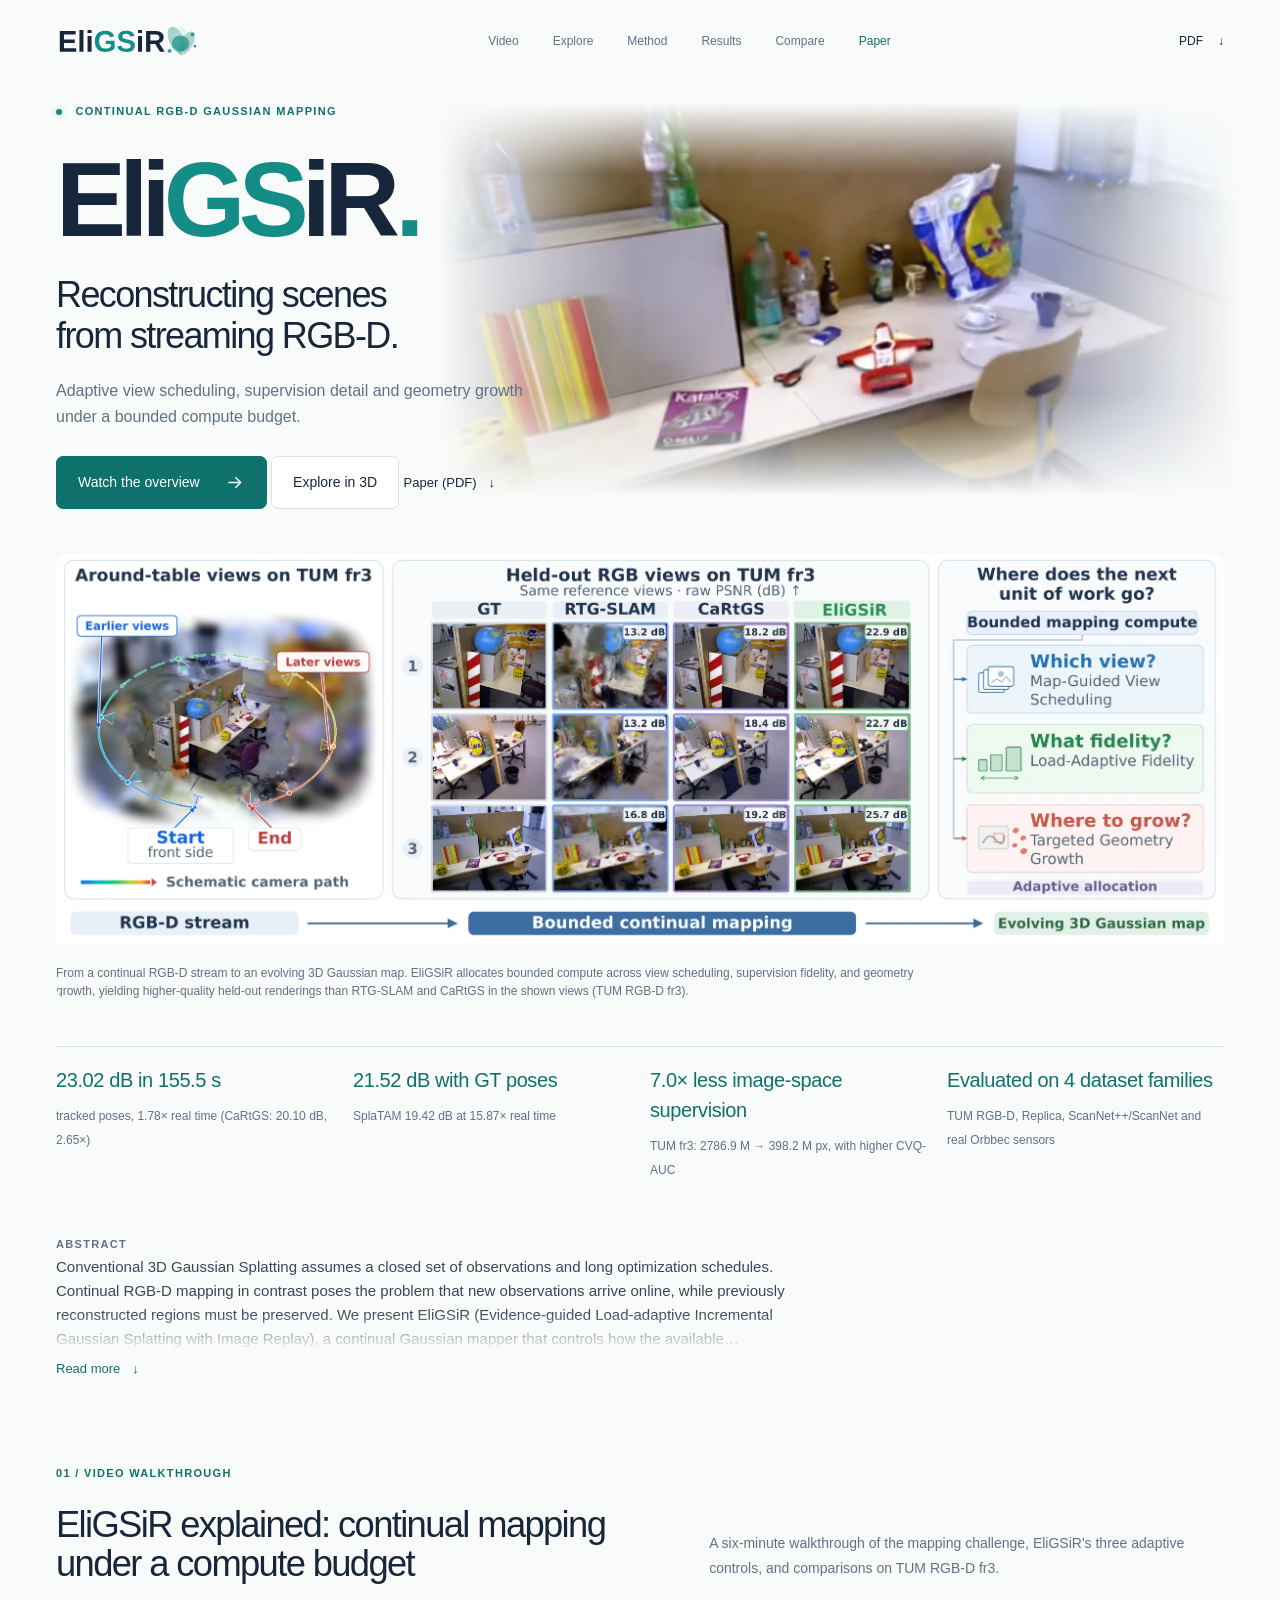
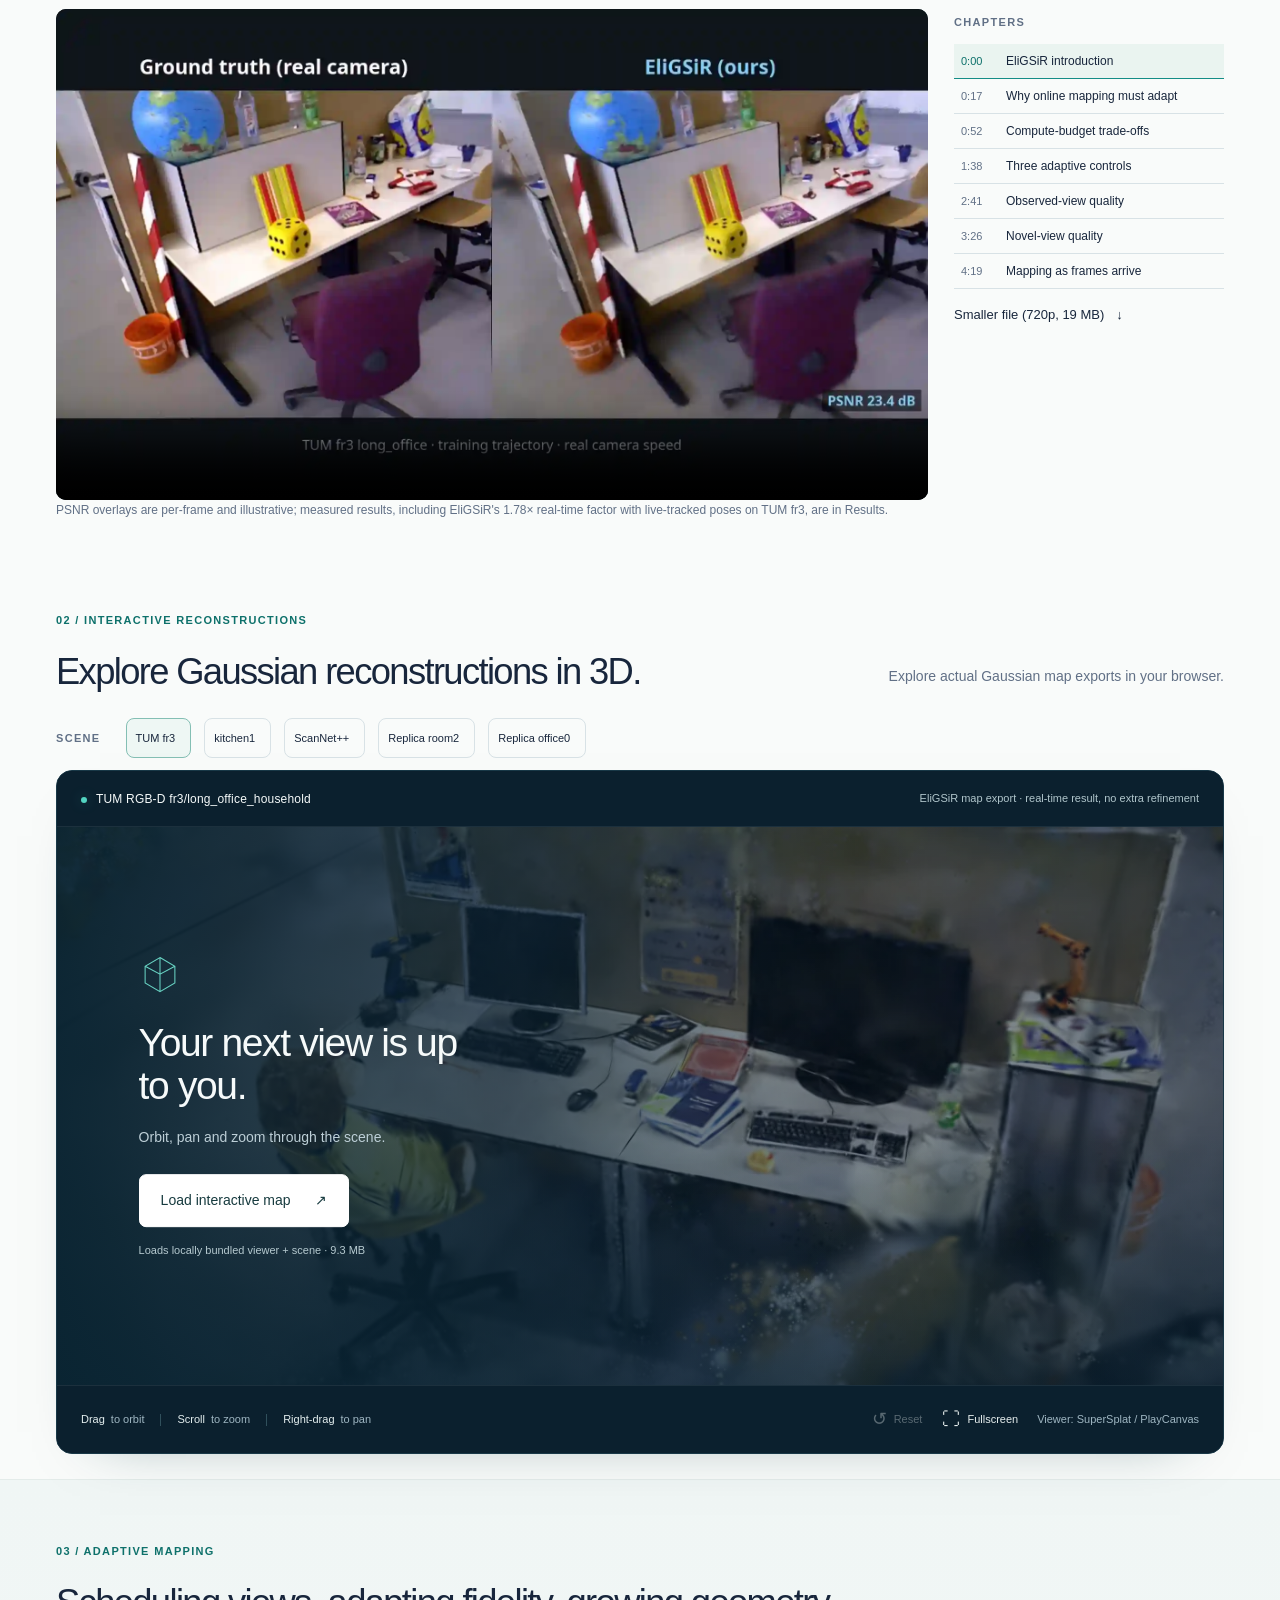
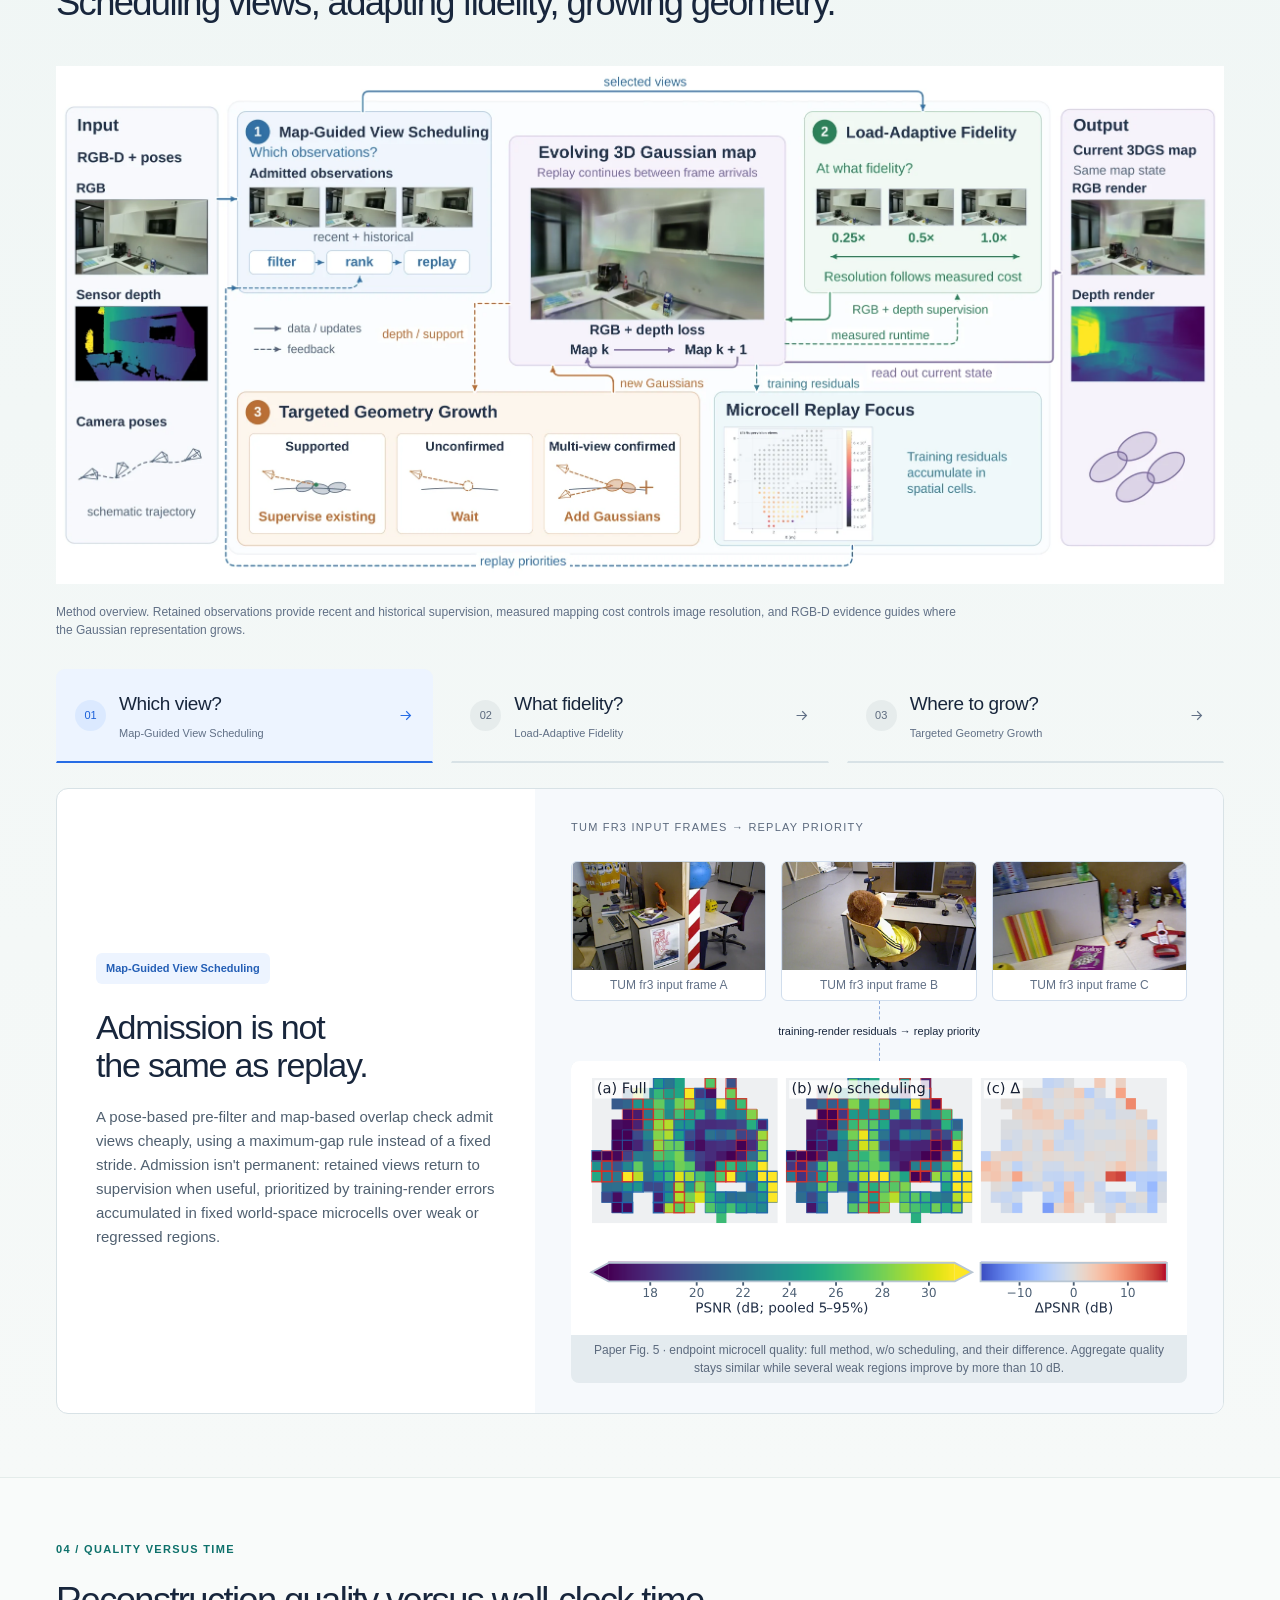
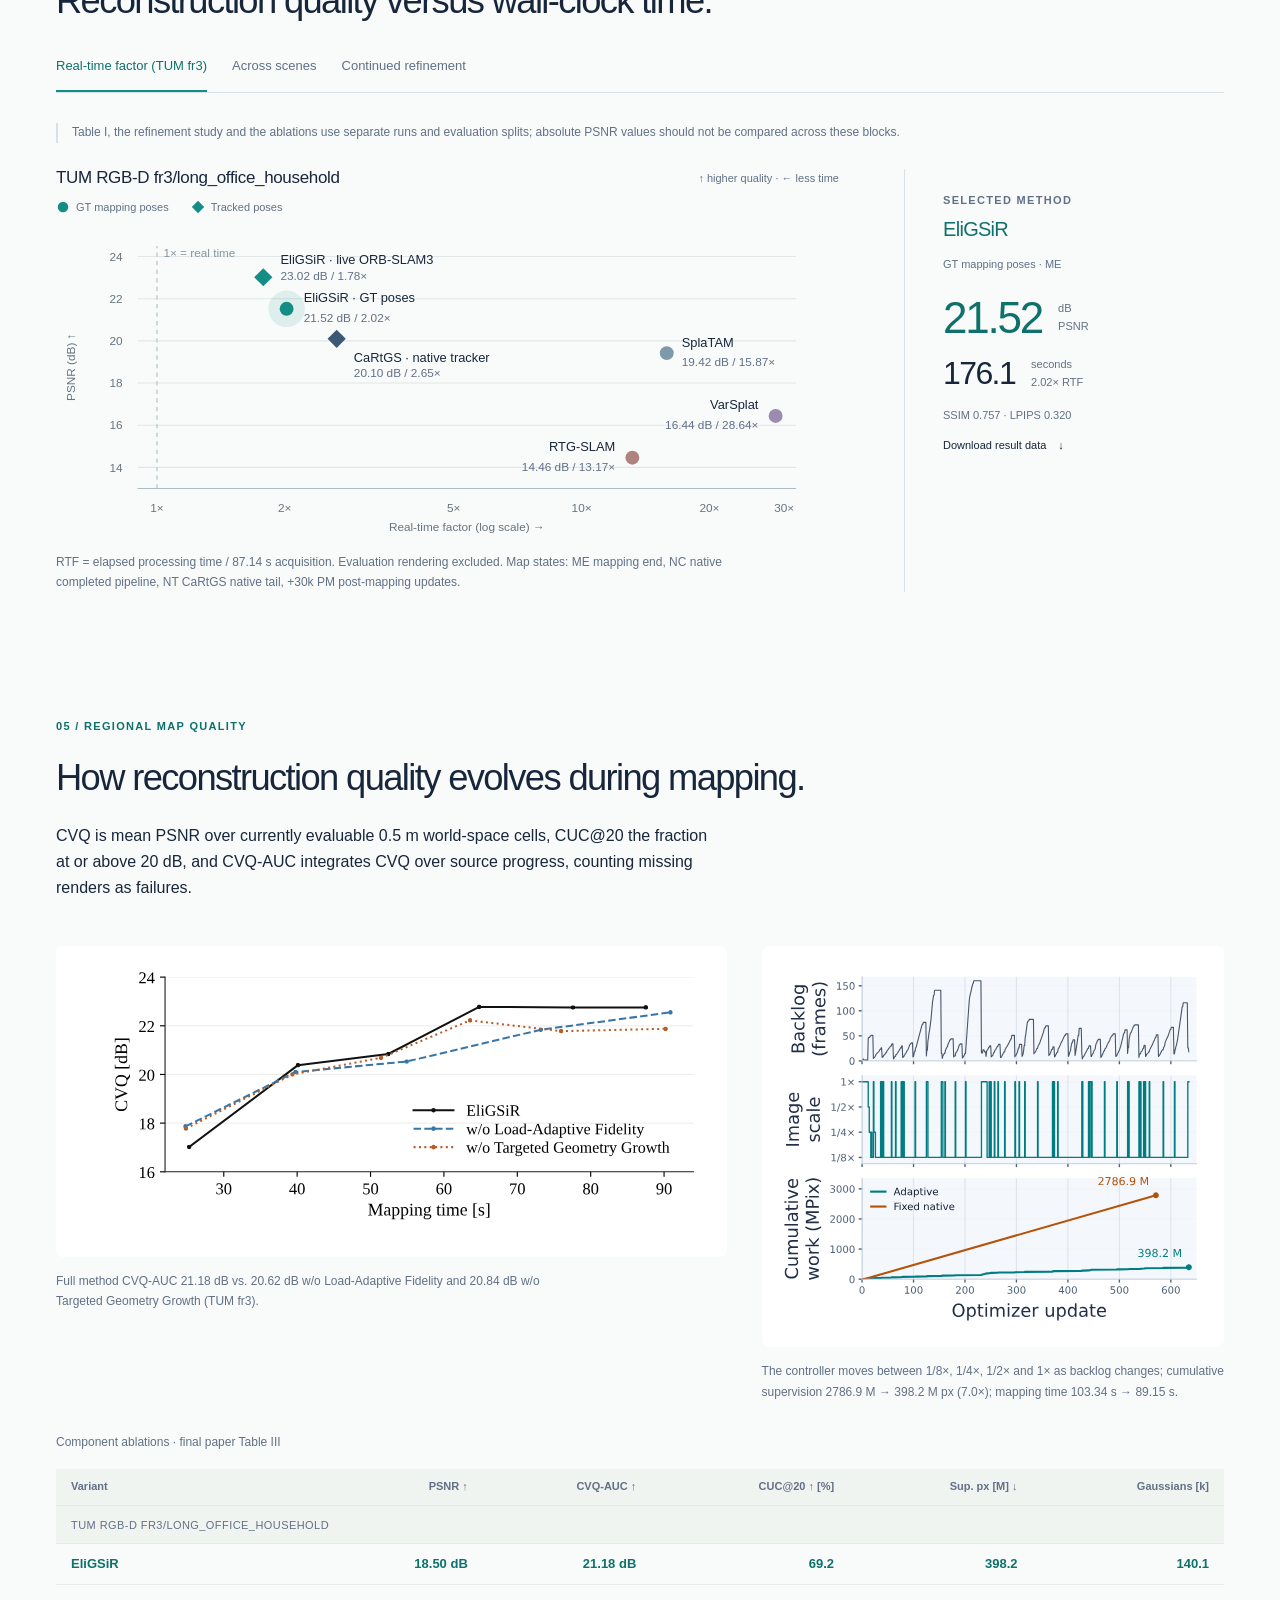
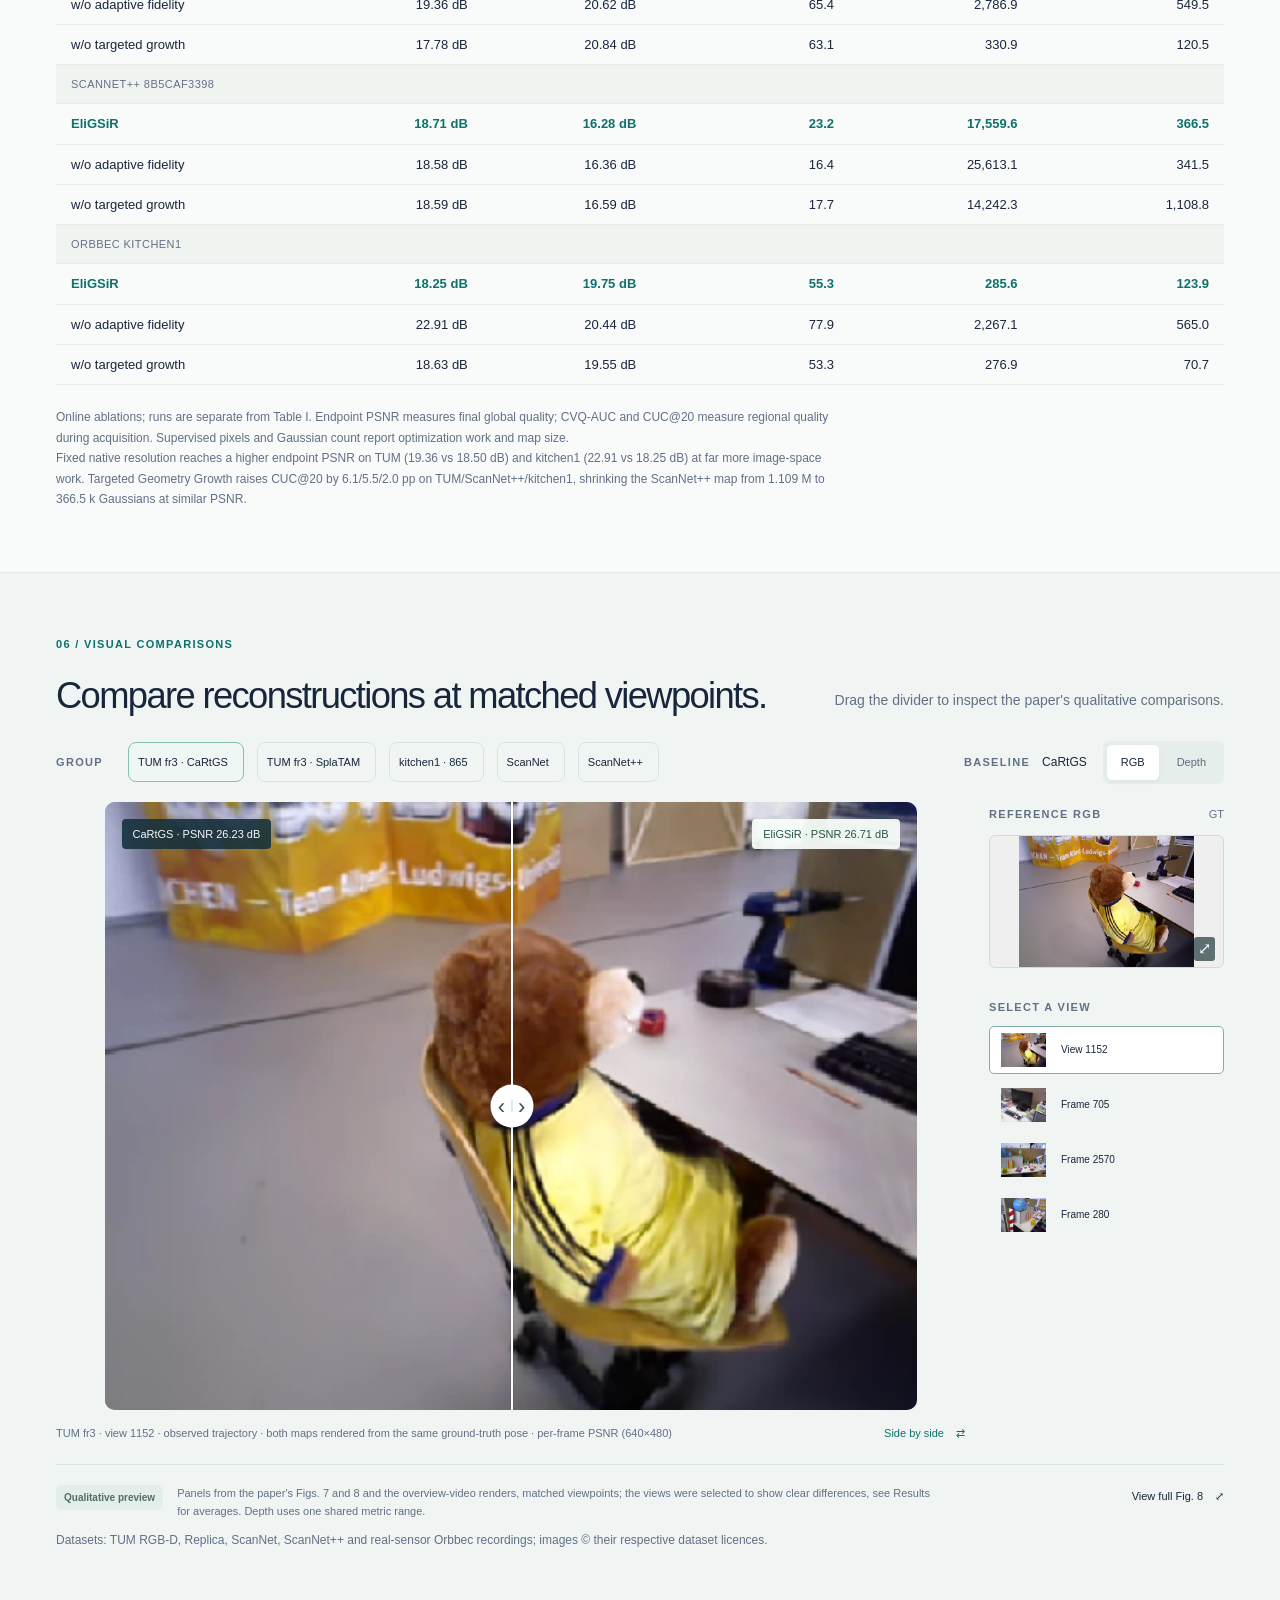
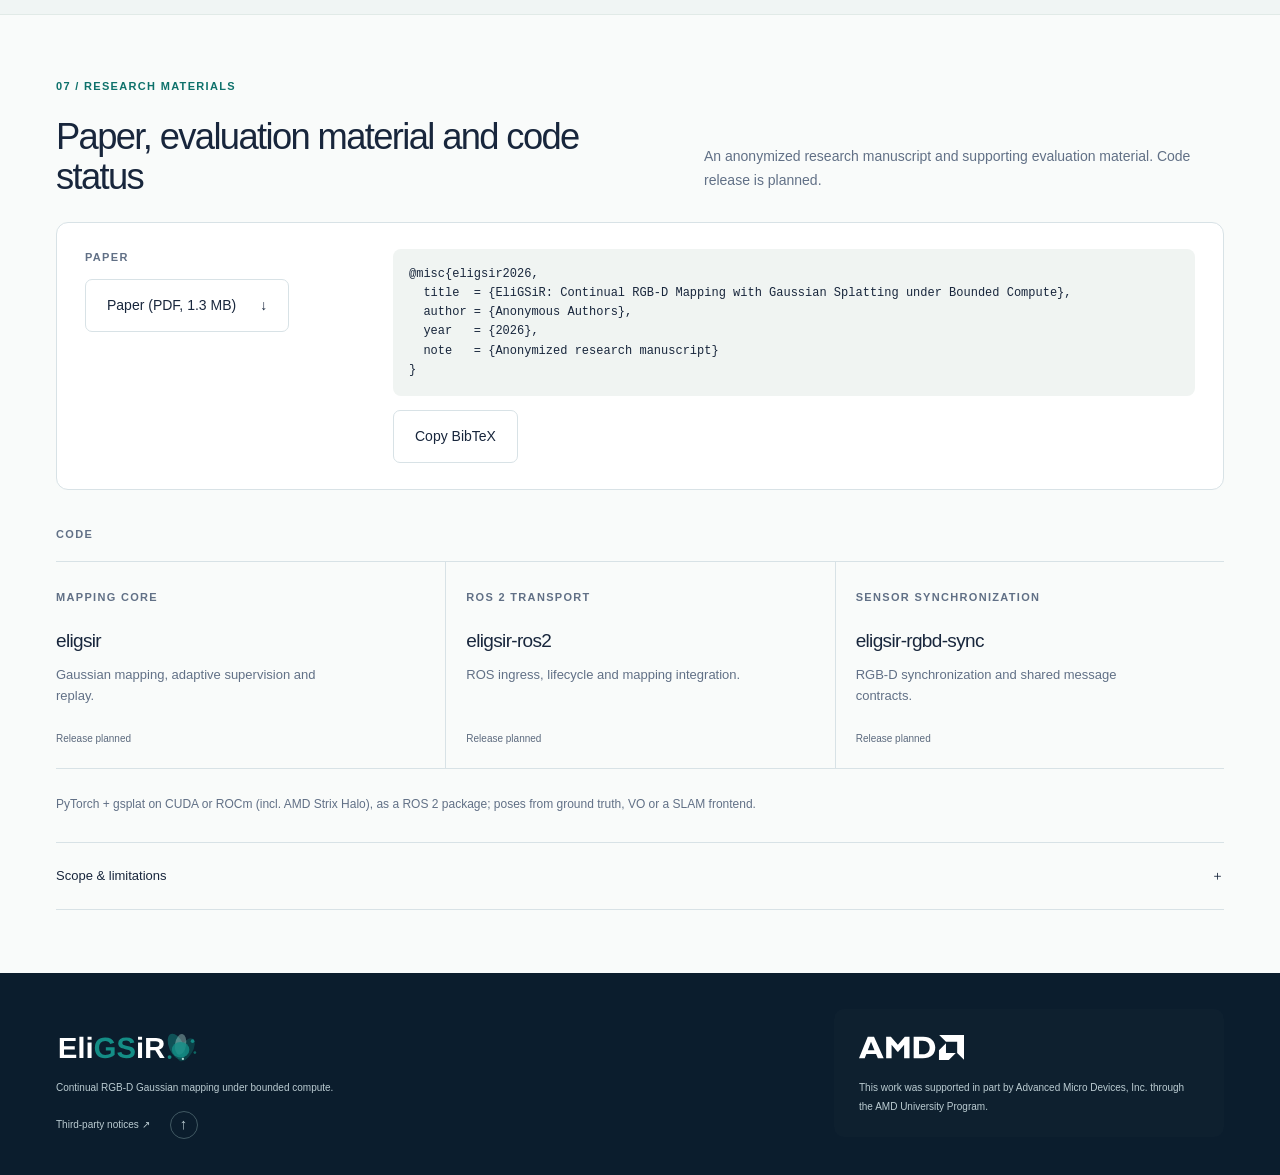
==== commit 2b5308d2: "Replace generic homepage section headings with research-specific titles" ====
--- a/index.html
+++ b/index.html
@@ -65,7 +65,7 @@
     </section>
 
     <section class="video-section wrap section-space" id="video" aria-labelledby="video-title">
-      <div class="section-heading"><div><p class="eyebrow section-number">01 / OVERVIEW VIDEO</p><h2 id="video-title">Six minutes. The whole idea.</h2></div><p>A narrated overview: motivation, method and baseline comparisons on TUM fr3.</p></div>
+      <div class="section-heading"><div><p class="eyebrow section-number">01 / VIDEO WALKTHROUGH</p><h2 id="video-title">EliGSiR explained: continual mapping under a compute budget</h2></div><p>A six-minute walkthrough of the mapping challenge, EliGSiR's three adaptive controls, and comparisons on TUM RGB-D fr3.</p></div>
       <div class="video-grid">
         <div class="video-wrap">
           <video id="overview-video" controls playsinline preload="none" poster="assets/video/eligsir-overview-poster.webp" aria-label="EliGSiR overview video">
@@ -84,13 +84,13 @@
         <aside class="video-aside">
           <span class="mini-label">CHAPTERS</span>
           <div class="video-chapters" id="video-chapters">
-            <button class="video-chapter selected" data-time="0" aria-pressed="true"><span>0:00</span><strong>Title</strong></button>
-            <button class="video-chapter" data-time="17" aria-pressed="false"><span>0:17</span><strong>Motivation</strong></button>
-            <button class="video-chapter" data-time="52.7" aria-pressed="false"><span>0:52</span><strong>Challenges</strong></button>
-            <button class="video-chapter" data-time="98.599" aria-pressed="false"><span>1:38</span><strong>Method</strong></button>
-            <button class="video-chapter" data-time="161.5" aria-pressed="false"><span>2:41</span><strong>Observed views</strong></button>
-            <button class="video-chapter" data-time="206.3" aria-pressed="false"><span>3:26</span><strong>Novel views</strong></button>
-            <button class="video-chapter" data-time="259.97" aria-pressed="false"><span>4:19</span><strong>Live mapping demo</strong></button>
+            <button class="video-chapter selected" data-time="0" aria-pressed="true"><span>0:00</span><strong>EliGSiR introduction</strong></button>
+            <button class="video-chapter" data-time="17" aria-pressed="false"><span>0:17</span><strong>Why online mapping must adapt</strong></button>
+            <button class="video-chapter" data-time="52.7" aria-pressed="false"><span>0:52</span><strong>Compute-budget trade-offs</strong></button>
+            <button class="video-chapter" data-time="98.599" aria-pressed="false"><span>1:38</span><strong>Three adaptive controls</strong></button>
+            <button class="video-chapter" data-time="161.5" aria-pressed="false"><span>2:41</span><strong>Observed-view quality</strong></button>
+            <button class="video-chapter" data-time="206.3" aria-pressed="false"><span>3:26</span><strong>Novel-view quality</strong></button>
+            <button class="video-chapter" data-time="259.97" aria-pressed="false"><span>4:19</span><strong>Mapping as frames arrive</strong></button>
           </div>
           <button class="text-link" id="use-720p">Smaller file (720p, 19 MB) <span aria-hidden="true">↓</span></button>
         </aside>
@@ -99,7 +99,7 @@
     </section>
 
     <section class="explore-section wrap" id="explore" aria-labelledby="explore-title">
-      <div class="section-heading"><div><p class="eyebrow section-number">02 / EXPLORE</p><h2 id="explore-title">Step inside<br class="mobile-only"> the reconstruction.</h2></div><p>Explore actual Gaussian map exports in your browser.</p></div>
+      <div class="section-heading"><div><p class="eyebrow section-number">02 / INTERACTIVE RECONSTRUCTIONS</p><h2 id="explore-title">Explore Gaussian reconstructions<br class="mobile-only"> in 3D.</h2></div><p>Explore actual Gaussian map exports in your browser.</p></div>
       <div class="scene-strip" role="group" aria-label="Scene">
         <span class="mini-label">SCENE</span>
         <button class="scene-chip selected" data-scene="fr3" aria-pressed="true"><span>TUM fr3</span></button>
@@ -130,7 +130,7 @@
 
     <section class="method-section section-space" id="method" aria-labelledby="method-title">
       <div class="wrap">
-        <div class="section-heading"><div><p class="eyebrow section-number">03 / THE IDEA</p><h2 id="method-title">One budget. Three decisions.</h2></div></div>
+        <div class="section-heading"><div><p class="eyebrow section-number">03 / ADAPTIVE MAPPING</p><h2 id="method-title">Scheduling views, adapting fidelity, growing geometry.</h2></div></div>
         <figure class="wide-figure">
           <button class="figure-button flush" data-lightbox="assets/paper-figures/fig2-method.webp" data-caption="Method overview." aria-label="Expand method overview figure"><img src="assets/paper-figures/fig2-method.webp" width="2385" height="1058" alt="Method overview: retained observations, measured mapping cost and RGB-D evidence feed the three decisions" loading="lazy"></button>
           <span class="tap-hint">Tap to enlarge</span>
@@ -157,7 +157,7 @@
     </section>
 
     <section class="results-section wrap section-space" id="results" aria-labelledby="results-title">
-      <div class="section-heading"><div><p class="eyebrow section-number">04 / RESULTS</p><h2 id="results-title">Quality. And the time it takes.</h2></div></div>
+      <div class="section-heading"><div><p class="eyebrow section-number">04 / QUALITY VERSUS TIME</p><h2 id="results-title">Reconstruction quality versus wall-clock time.</h2></div></div>
       <div class="result-tabs" role="tablist" aria-label="Result view"><button id="tab-rtf" role="tab" aria-controls="panel-rtf" aria-selected="true" tabindex="0">Real-time factor (TUM fr3)</button><button id="tab-scenes" role="tab" aria-controls="panel-scenes" aria-selected="false" tabindex="-1">Across scenes</button><button id="tab-refinement" role="tab" aria-controls="panel-refinement" aria-selected="false" tabindex="-1">Continued refinement</button></div>
       <p class="caution-note">Table I, the refinement study and the ablations use separate runs and evaluation splits; absolute PSNR values should not be compared across these blocks.</p>
 
@@ -197,7 +197,7 @@
     </section>
 
     <section class="during-section wrap section-space" id="during" aria-labelledby="during-title">
-      <div class="section-heading"><div><p class="eyebrow section-number">05 / DURING MAPPING</p><h2 id="during-title">How soon is a region useful?</h2></div></div>
+      <div class="section-heading"><div><p class="eyebrow section-number">05 / REGIONAL MAP QUALITY</p><h2 id="during-title">How reconstruction quality evolves during mapping.</h2></div></div>
       <p>CVQ is mean PSNR over currently evaluable 0.5 m world-space cells, CUC@20 the fraction at or above 20 dB, and CVQ-AUC integrates CVQ over source progress, counting missing renders as failures.</p>
       <div class="during-grid">
         <article><button class="figure-button" data-lightbox="assets/paper-figures/fig4-cvq.svg" data-caption="CVQ over mapping time." aria-label="Expand CVQ over mapping time figure"><img src="assets/paper-figures/fig4-cvq.svg" alt="CVQ over mapping time, full method vs. ablations" loading="lazy"></button><p class="caption">Full method CVQ-AUC 21.18 dB vs. 20.62 dB w/o Load-Adaptive Fidelity and 20.84 dB w/o Targeted Geometry Growth (TUM fr3).</p></article>
@@ -211,7 +211,7 @@
     </section>
 
     <section class="compare-section section-space" id="compare" aria-labelledby="compare-title"><div class="wrap">
-      <div class="section-heading"><div><p class="eyebrow section-number">06 / LOOK CLOSER</p><h2 id="compare-title">See the difference.</h2></div><p>Drag the divider to inspect the paper's qualitative comparisons.</p></div>
+      <div class="section-heading"><div><p class="eyebrow section-number">06 / VISUAL COMPARISONS</p><h2 id="compare-title">Compare reconstructions at matched viewpoints.</h2></div><p>Drag the divider to inspect the paper's qualitative comparisons.</p></div>
       <div class="compare-toolbar">
         <div class="scene-strip" role="group" aria-label="Comparison group" id="compare-groups">
           <span class="mini-label">GROUP</span>
@@ -230,7 +230,7 @@
 
     <section class="resources-section wrap section-space" id="paper" aria-labelledby="paper-title">
       <span id="resources" class="sr-only" aria-hidden="true"></span>
-      <div class="section-heading"><div><p class="eyebrow section-number">07 / PAPER &amp; CODE</p><h2 id="paper-title">Paper &amp; code</h2></div><p>An anonymized research manuscript and supporting evaluation material. Code release is planned.</p></div>
+      <div class="section-heading"><div><p class="eyebrow section-number">07 / RESEARCH MATERIALS</p><h2 id="paper-title">Paper, evaluation material and code status</h2></div><p>An anonymized research manuscript and supporting evaluation material. Code release is planned.</p></div>
       <div class="paper-card">
         <div class="paper-card-top"><span class="mini-label">PAPER</span><a class="button secondary" href="assets/paper/eligsir-anonymous.pdf">Paper (PDF, 1.3 MB) <span aria-hidden="true">↓</span></a></div>
         <div class="bibtex-block"><pre tabindex="0" role="region" aria-label="BibTeX entry"><code id="bibtex-text">@misc{eligsir2026,
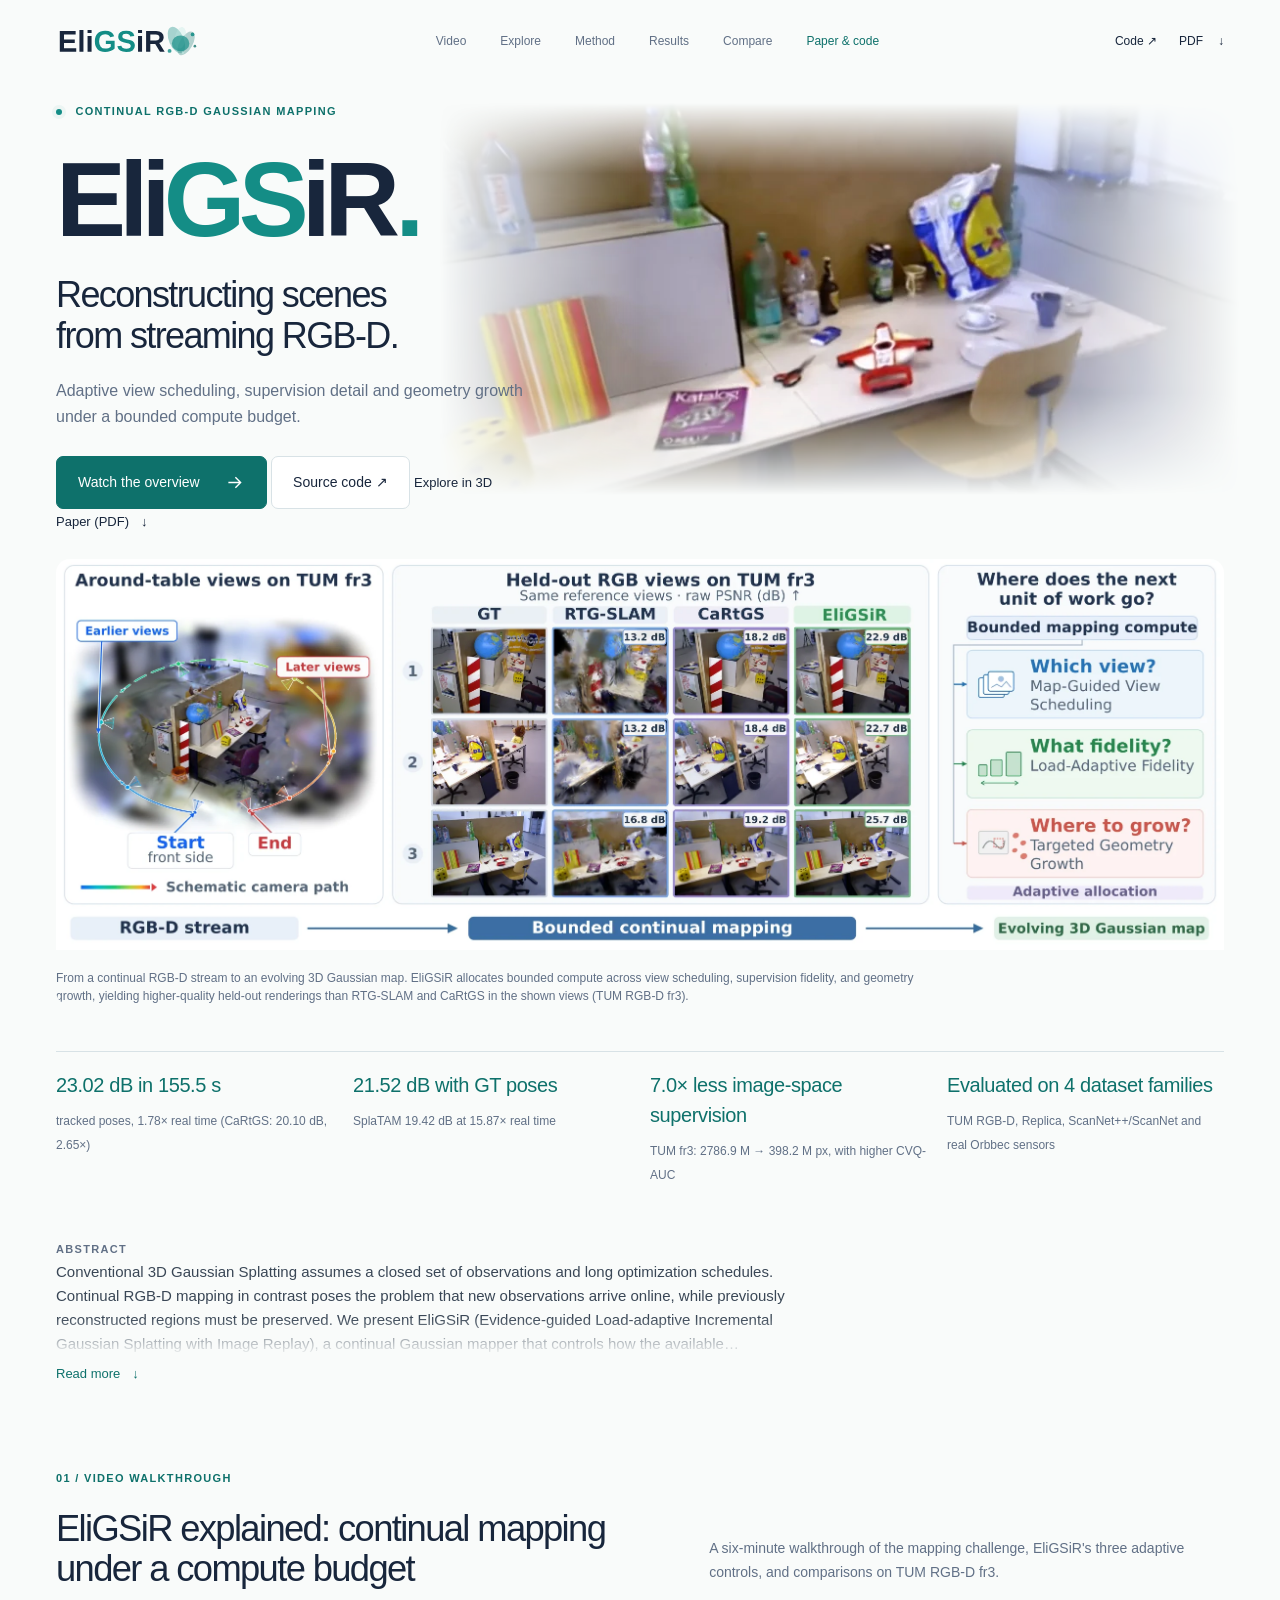
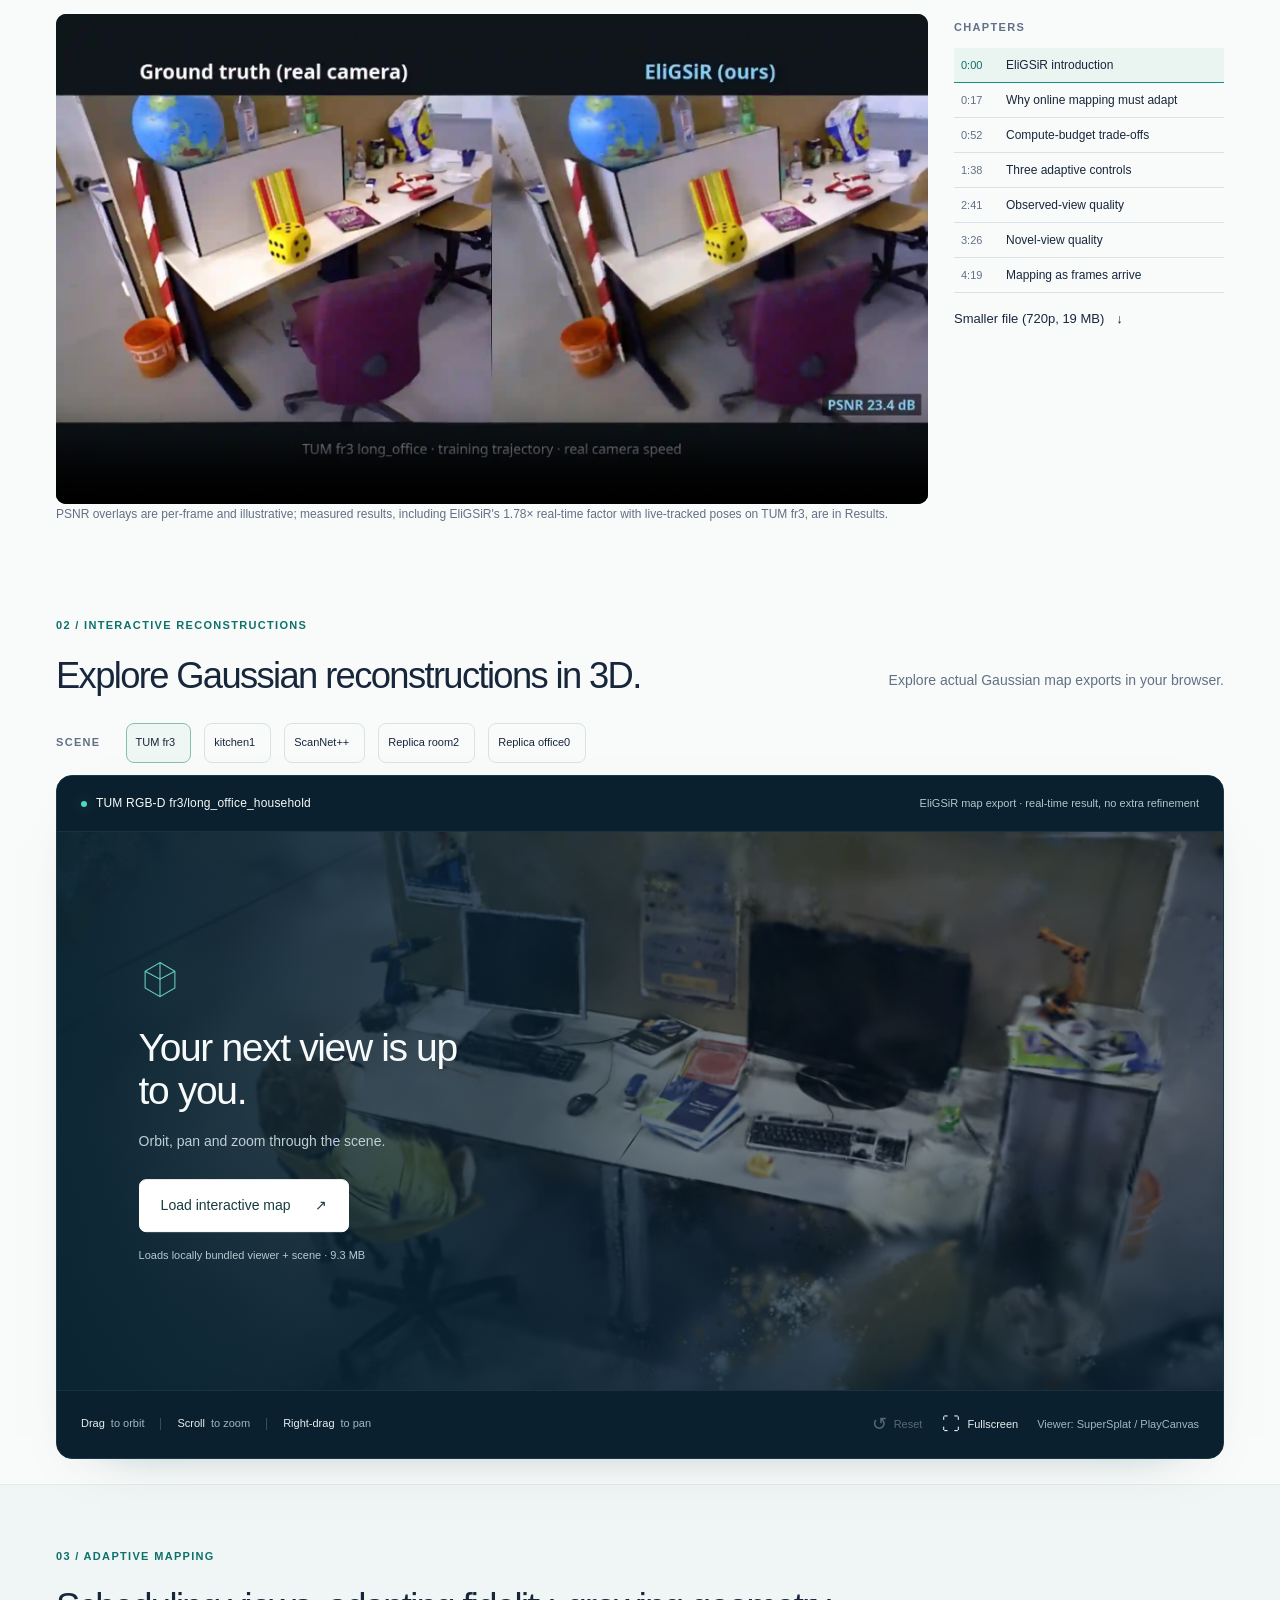
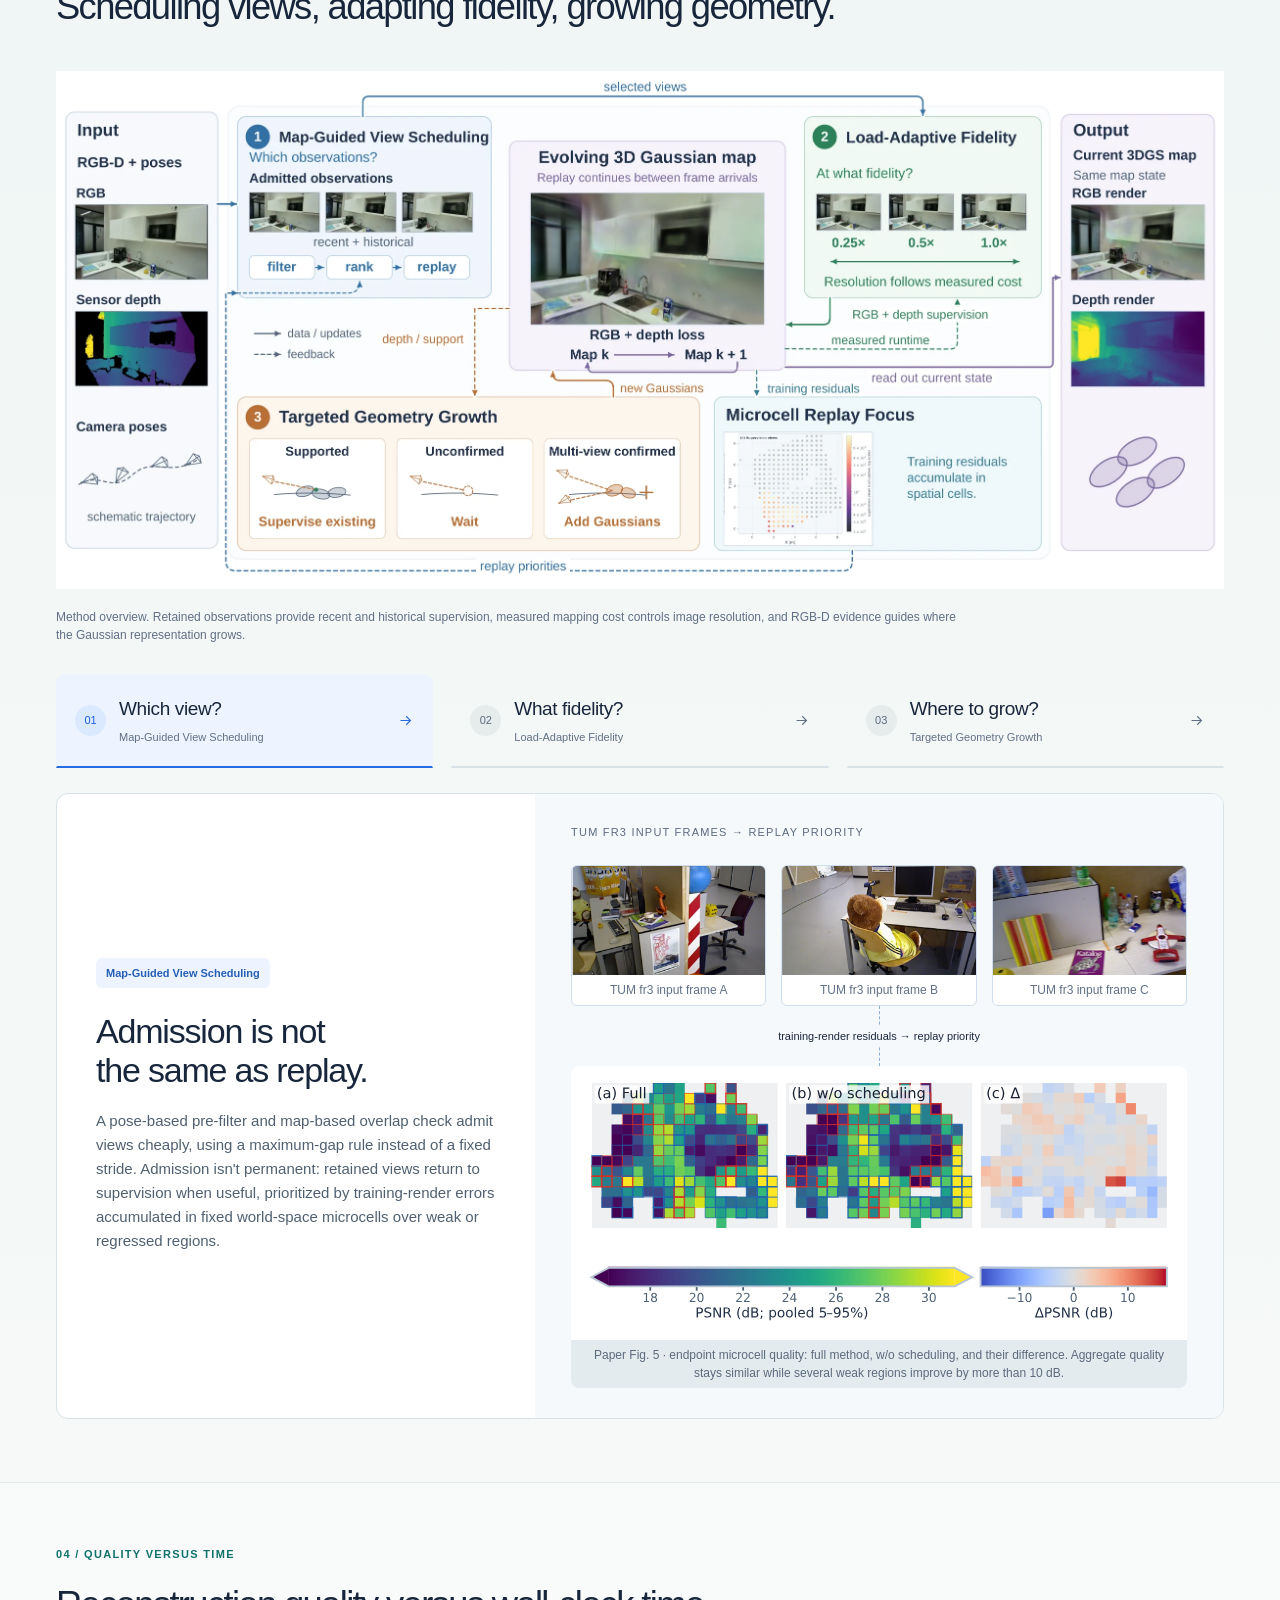
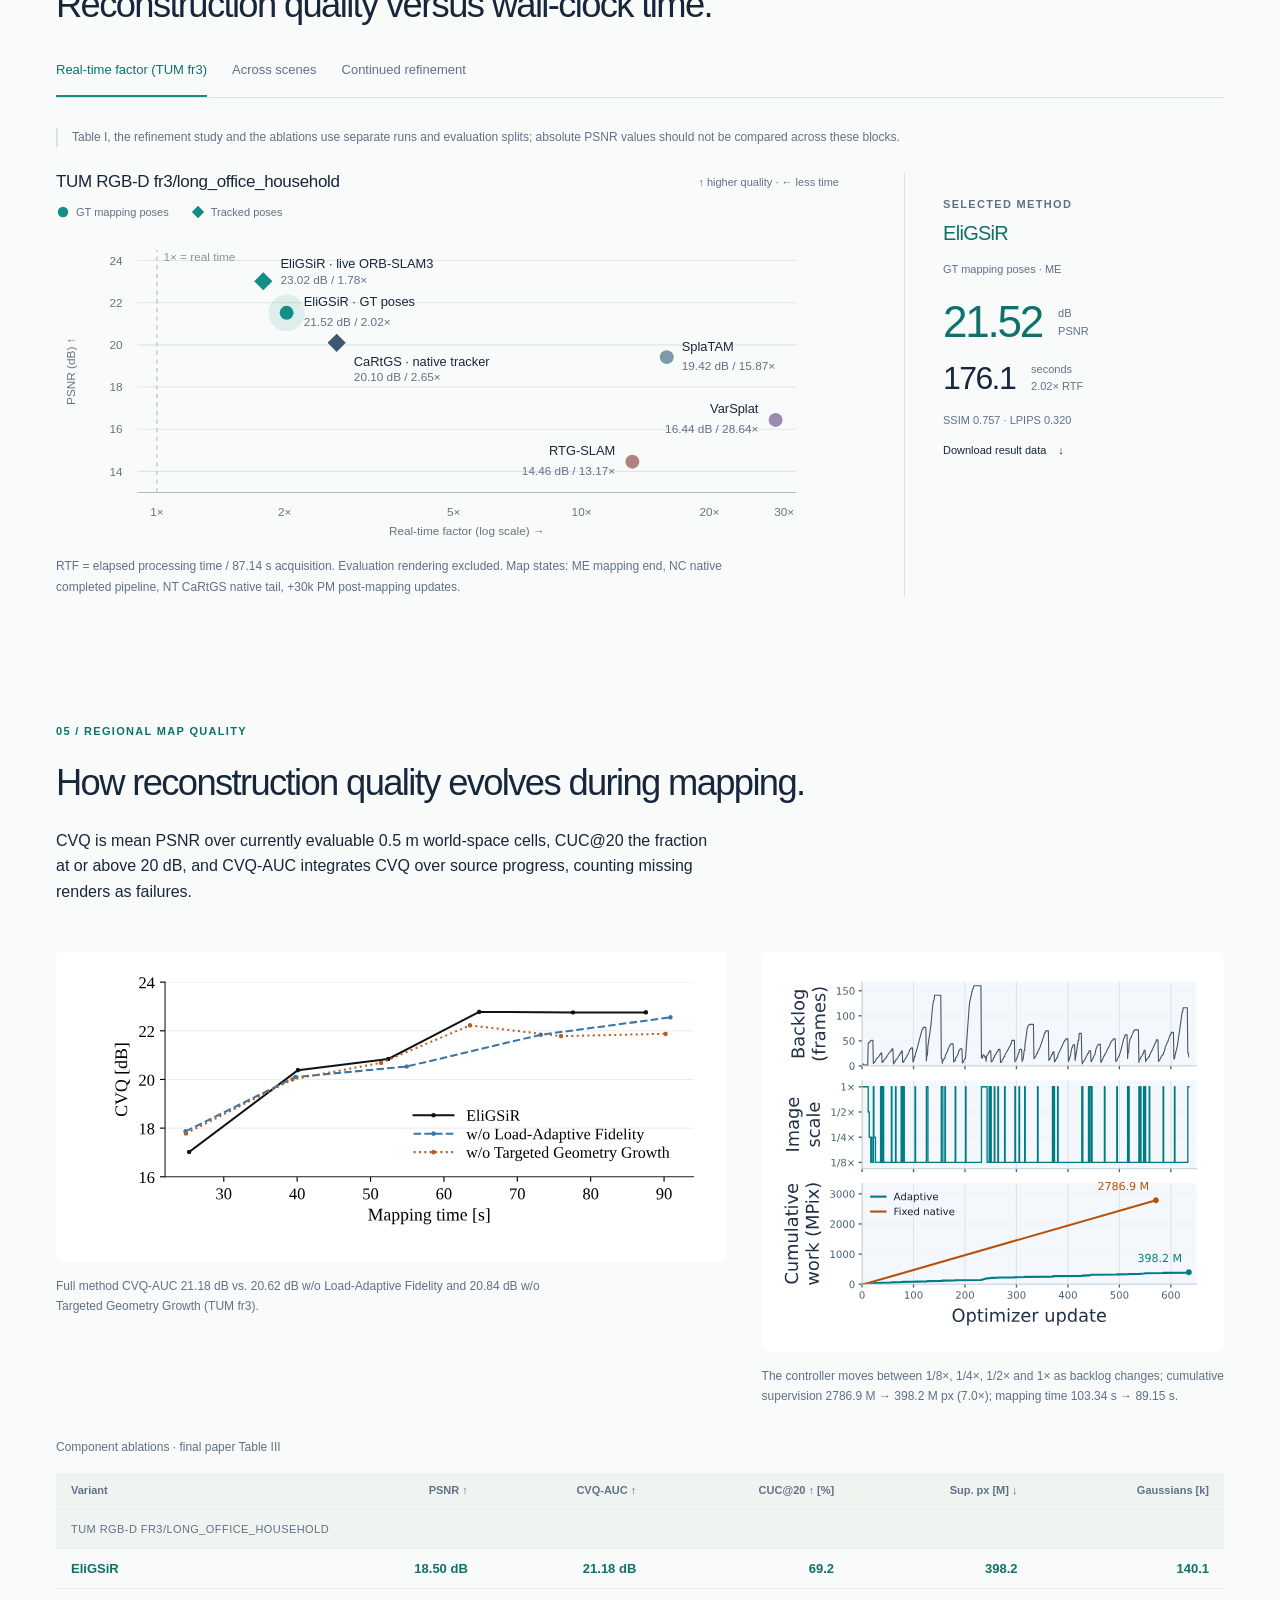
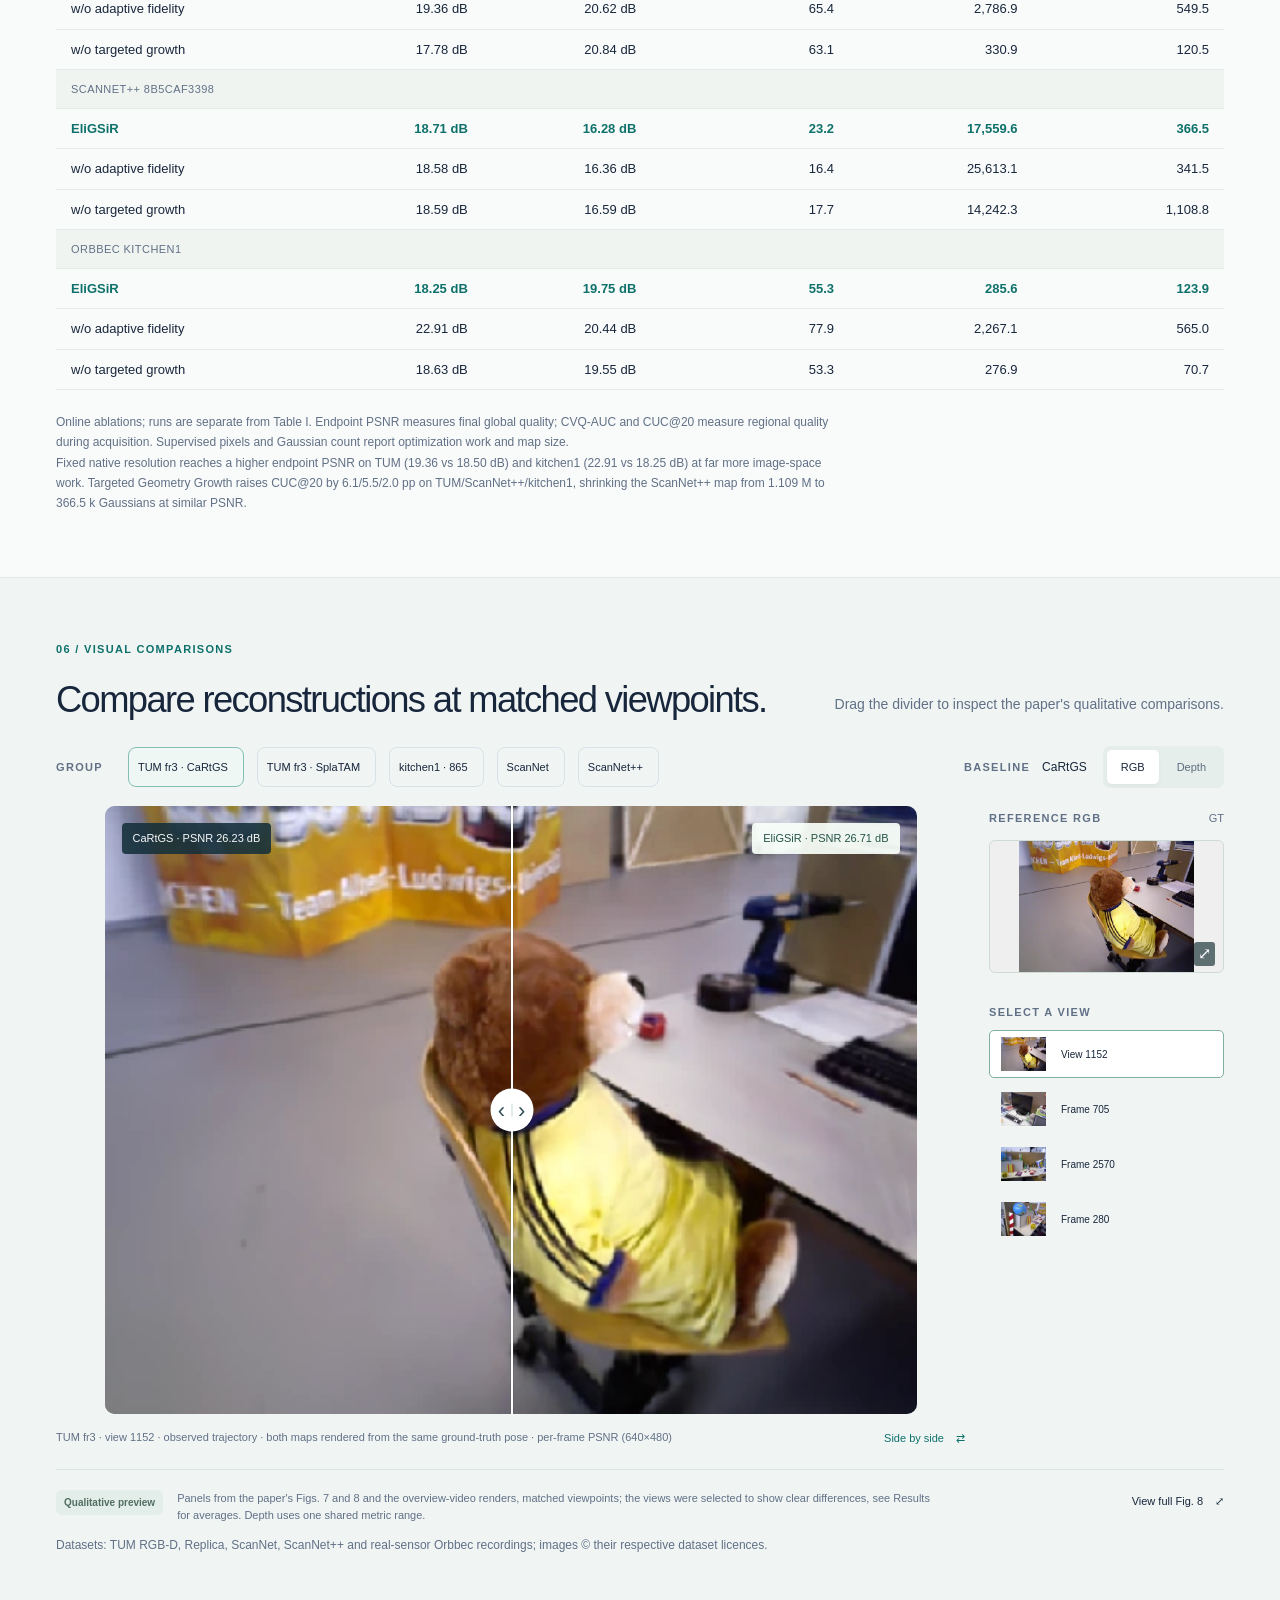
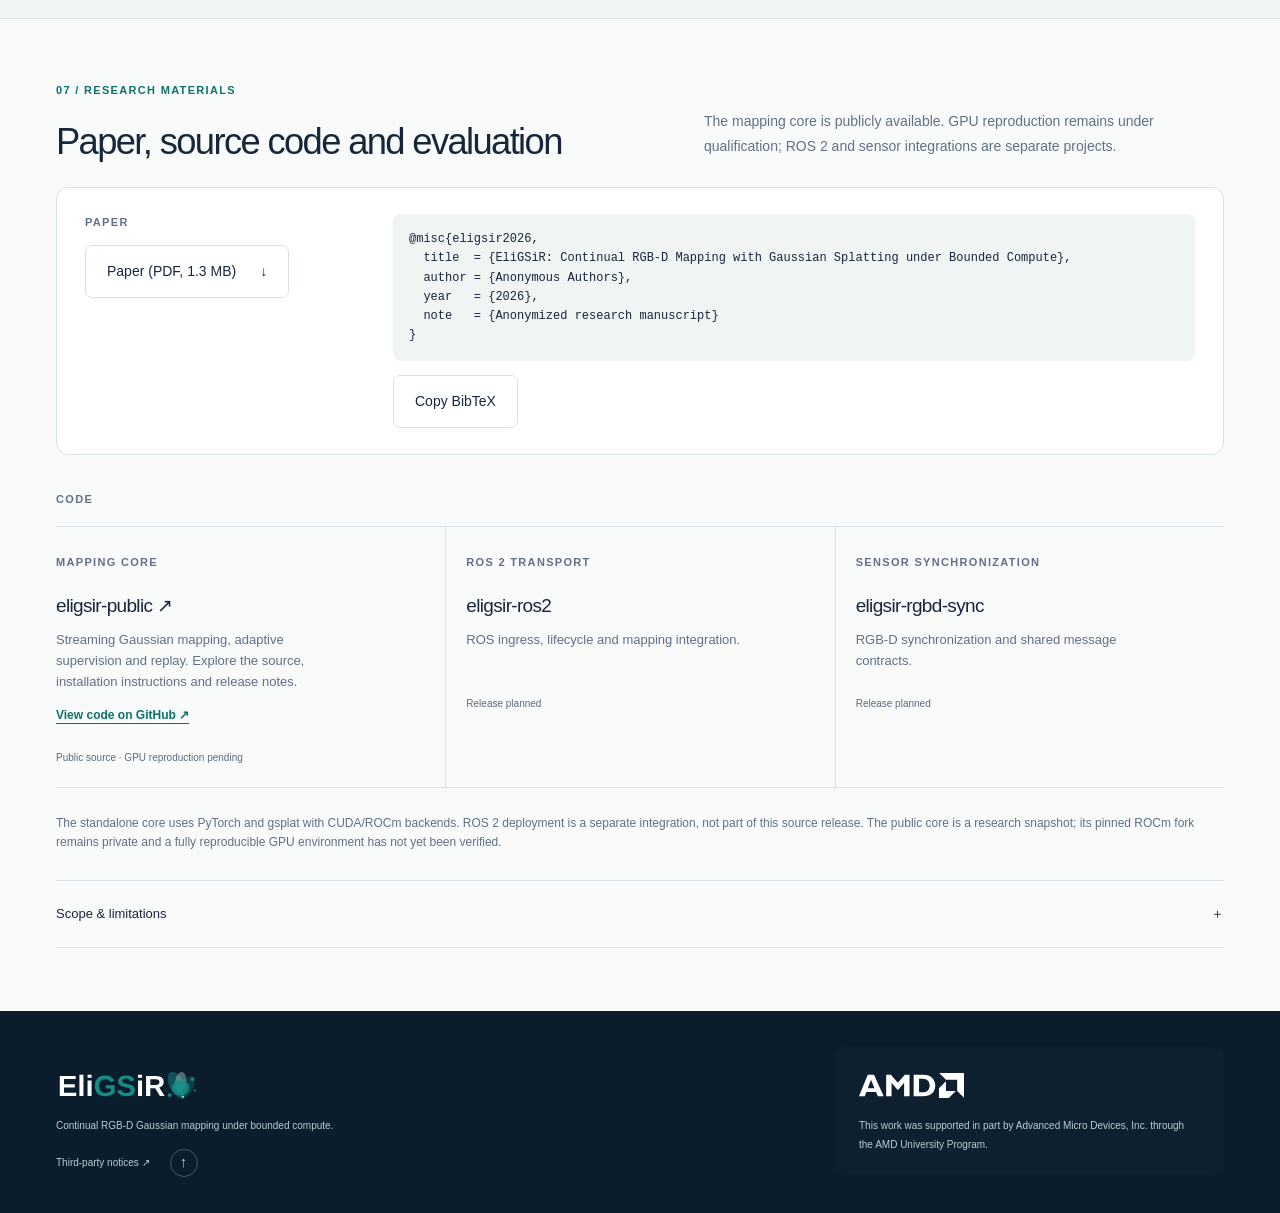
==== commit e4d55707: "Link public EliGSiR core source from landing page" ====
--- a/index.html
+++ b/index.html
@@ -22,11 +22,11 @@
     <div class="nav-shell">
       <a href="#top" class="brand" aria-label="EliGSiR home"><img src="assets/brand/logo-light.svg" width="154" height="38" alt="EliGSiR"></a>
       <nav class="desktop-nav" aria-label="Main navigation">
-        <a href="#video">Video</a><a href="#explore">Explore</a><a href="#method">Method</a><a href="#results">Results</a><a href="#compare">Compare</a><a href="#paper">Paper</a>
+        <a href="#video">Video</a><a href="#explore">Explore</a><a href="#method">Method</a><a href="#results">Results</a><a href="#compare">Compare</a><a href="#paper">Paper &amp; code</a>
       </nav>
-      <div class="nav-actions"><a href="assets/paper/eligsir-anonymous.pdf" class="nav-code" aria-label="Download the paper (PDF)">PDF <span aria-hidden="true">↓</span></a><button class="icon-button menu-toggle" id="menu-toggle" aria-expanded="false" aria-controls="mobile-nav" aria-label="Open navigation"><span></span><span></span></button></div>
+      <div class="nav-actions"><a href="https://github.com/eligsir-project/eligsir-public" class="nav-code nav-code-source" target="_blank" rel="noopener noreferrer" aria-label="EliGSiR source code on GitHub">Code ↗</a><a href="assets/paper/eligsir-anonymous.pdf" class="nav-code" aria-label="Download the paper (PDF)">PDF <span aria-hidden="true">↓</span></a><button class="icon-button menu-toggle" id="menu-toggle" aria-expanded="false" aria-controls="mobile-nav" aria-label="Open navigation"><span></span><span></span></button></div>
     </div>
-    <nav class="mobile-nav" id="mobile-nav" aria-label="Mobile navigation" hidden><a href="#video">Video</a><a href="#explore">Explore</a><a href="#method">Method</a><a href="#results">Results</a><a href="#compare">Compare</a><a href="#paper">Paper</a></nav>
+    <nav class="mobile-nav" id="mobile-nav" aria-label="Mobile navigation" hidden><a href="#video">Video</a><a href="#explore">Explore</a><a href="#method">Method</a><a href="#results">Results</a><a href="#compare">Compare</a><a href="#paper">Paper &amp; code</a><a href="https://github.com/eligsir-project/eligsir-public" target="_blank" rel="noopener noreferrer">Source code ↗</a></nav>
   </header>
   <main id="main">
     <section class="hero wrap" aria-labelledby="hero-title">
@@ -36,7 +36,8 @@
         <p class="hero-statement">Reconstructing scenes<br> from streaming RGB-D.</p>
         <p class="hero-description">Adaptive view scheduling, supervision detail and geometry growth<br class="desktop-only"> under a bounded compute budget.</p>
         <a class="button primary" href="#video">Watch the overview <svg viewBox="0 0 24 24" aria-hidden="true"><path d="M5 12h14m-6-6 6 6-6 6"/></svg></a>
-        <a class="button secondary" href="#explore">Explore in 3D</a>
+        <a class="button secondary" href="https://github.com/eligsir-project/eligsir-public" target="_blank" rel="noopener noreferrer">Source code ↗</a>
+        <a class="text-link" href="#explore">Explore in 3D</a>
         <a class="text-link" href="assets/paper/eligsir-anonymous.pdf">Paper (PDF) <span aria-hidden="true">↓</span></a>
       </div>
       <figure class="hero-visual">
@@ -230,7 +231,7 @@
 
     <section class="resources-section wrap section-space" id="paper" aria-labelledby="paper-title">
       <span id="resources" class="sr-only" aria-hidden="true"></span>
-      <div class="section-heading"><div><p class="eyebrow section-number">07 / RESEARCH MATERIALS</p><h2 id="paper-title">Paper, evaluation material and code status</h2></div><p>An anonymized research manuscript and supporting evaluation material. Code release is planned.</p></div>
+      <div class="section-heading"><div><p class="eyebrow section-number">07 / RESEARCH MATERIALS</p><h2 id="paper-title">Paper, source code and evaluation</h2></div><p>The mapping core is publicly available. GPU reproduction remains under qualification; ROS 2 and sensor integrations are separate projects.</p></div>
       <div class="paper-card">
         <div class="paper-card-top"><span class="mini-label">PAPER</span><a class="button secondary" href="assets/paper/eligsir-anonymous.pdf">Paper (PDF, 1.3 MB) <span aria-hidden="true">↓</span></a></div>
         <div class="bibtex-block"><pre tabindex="0" role="region" aria-label="BibTeX entry"><code id="bibtex-text">@misc{eligsir2026,
@@ -242,11 +243,11 @@
       </div>
       <span class="mini-label code-heading">CODE</span>
       <div class="resource-grid">
-        <article class="resource-card"><span class="mini-label">MAPPING CORE</span><div><h3>eligsir</h3></div><p>Gaussian mapping, adaptive supervision and replay.</p><span class="resource-tag">Release planned</span></article>
+        <article class="resource-card"><span class="mini-label">MAPPING CORE</span><div><h3><a class="resource-title-link" href="https://github.com/eligsir-project/eligsir-public" target="_blank" rel="noopener noreferrer">eligsir-public ↗</a></h3></div><p>Streaming Gaussian mapping, adaptive supervision and replay. Explore the source, installation instructions and release notes.</p><a class="resource-link" href="https://github.com/eligsir-project/eligsir-public" target="_blank" rel="noopener noreferrer">View code on GitHub ↗</a><span class="resource-tag">Public source · GPU reproduction pending</span></article>
         <article class="resource-card"><span class="mini-label">ROS 2 TRANSPORT</span><div><h3>eligsir-ros2</h3></div><p>ROS ingress, lifecycle and mapping integration.</p><span class="resource-tag">Release planned</span></article>
         <article class="resource-card"><span class="mini-label">SENSOR SYNCHRONIZATION</span><div><h3>eligsir-rgbd-sync</h3></div><p>RGB-D synchronization and shared message contracts.</p><span class="resource-tag">Release planned</span></article>
       </div>
-      <p class="implementation-note">PyTorch + gsplat on CUDA or ROCm (incl. AMD Strix Halo), as a ROS 2 package; poses from ground truth, VO or a SLAM frontend.</p>
+      <p class="implementation-note">The standalone core uses PyTorch and gsplat with CUDA/ROCm backends. ROS 2 deployment is a separate integration, not part of this source release. The public core is a research snapshot; its pinned ROCm fork remains private and a fully reproducible GPU environment has not yet been verified.</p>
       <details class="scope-details"><summary>Scope &amp; limitations <span aria-hidden="true">＋</span></summary><p>Real-time operation depends on sustained workload and currently needs manual tuning of several runtime parameters. Representation size grows with the explored scene. The method assumes a predominantly static scene and a sufficiently consistent trajectory; pose errors, dynamic objects and unreliable depth can produce inconsistent geometry.</p></details>
     </section>
   </main>
--- a/styles.css
+++ b/styles.css
@@ -209,3 +209,11 @@
   .resource-card h3{font-size:18px;margin:4px 0}
   .resource-card .resource-tag{margin-top:6px}
 }
+
+/* Public mapping-core link; preserve resource-card layout and keyboard focus. */
+.resource-title-link{color:inherit;text-decoration:none;text-underline-offset:3px}
+.resource-title-link:hover,.resource-title-link:focus-visible{color:var(--brand-dark);text-decoration:underline}
+.resource-link{display:inline-block;margin-top:13px;font-size:12px;font-weight:650;color:var(--brand-dark);text-decoration:underline;text-underline-offset:4px}
+.resource-link:hover{color:var(--brand)}
+.resource-link:focus-visible,.nav-code-source:focus-visible{outline:2px solid var(--brand);outline-offset:4px}
+@media(max-width:540px){.nav-code-source{font-weight:650}.nav-actions{gap:12px}}
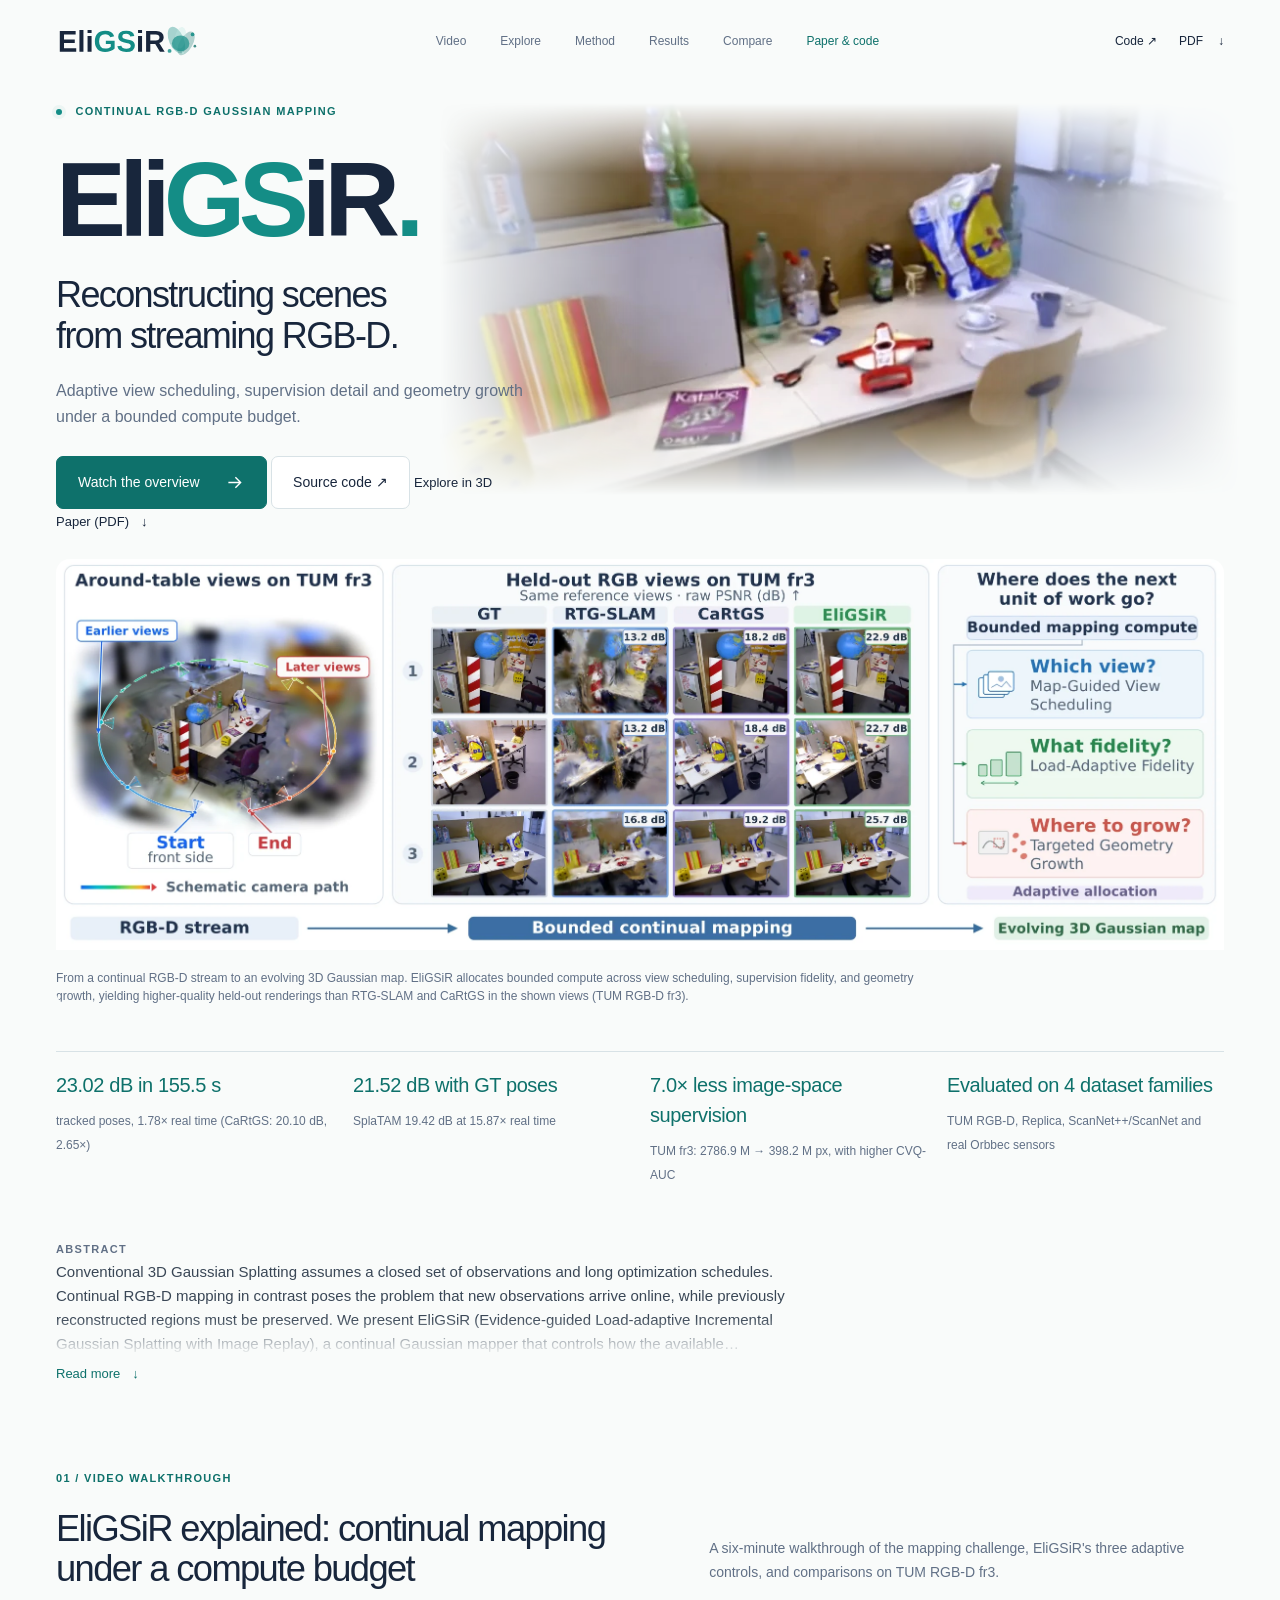
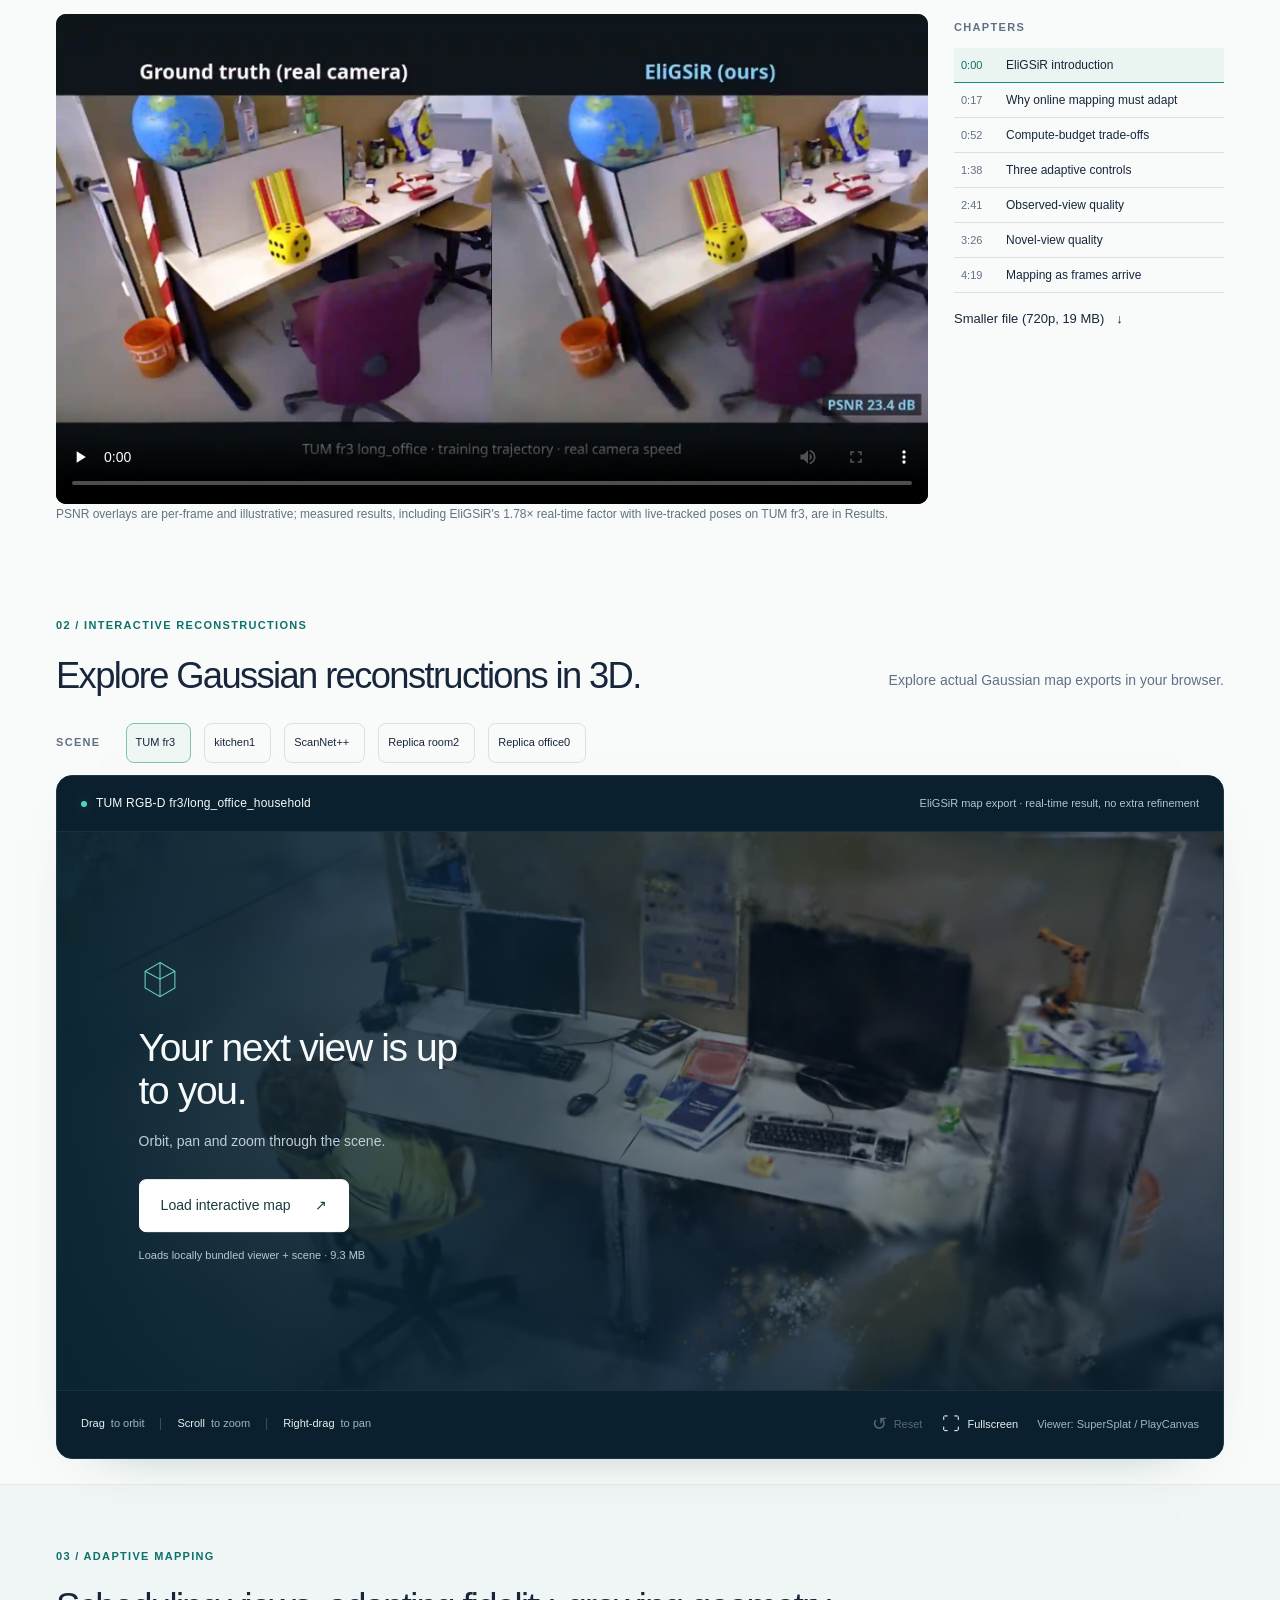
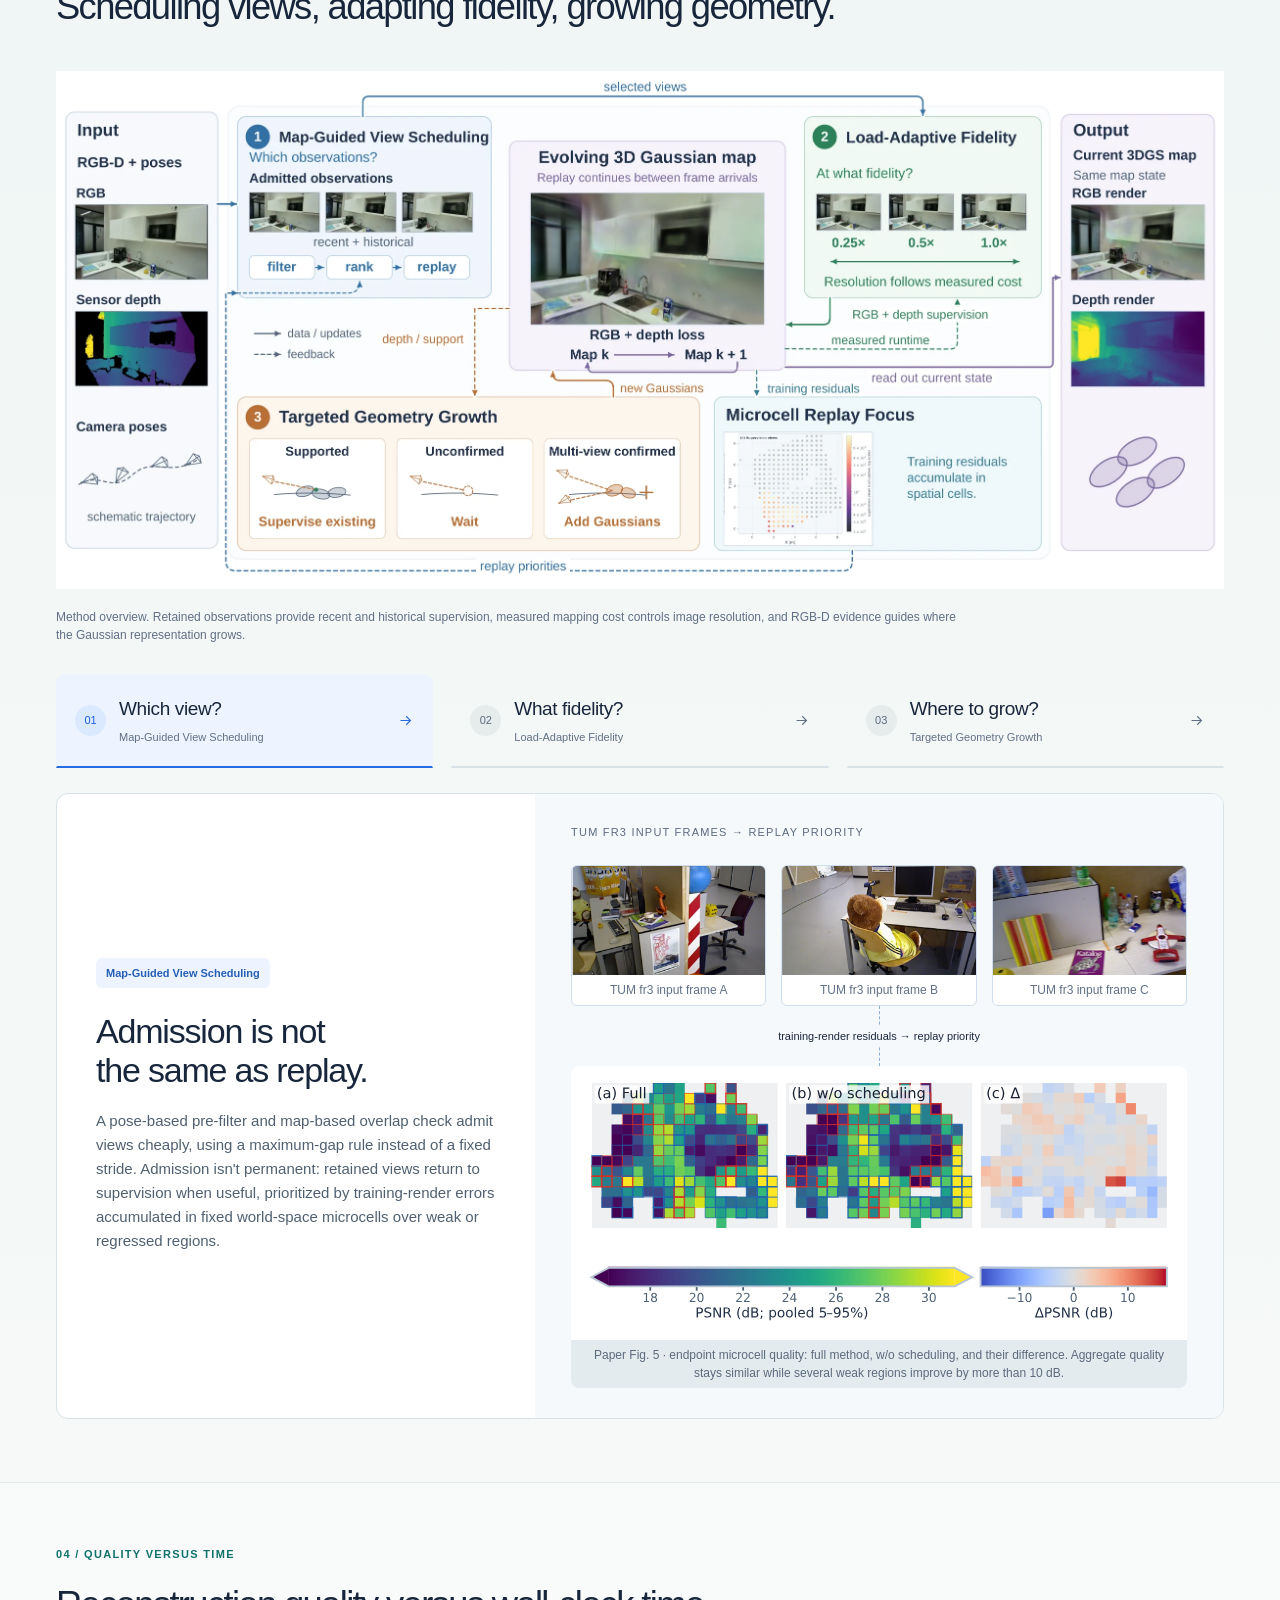
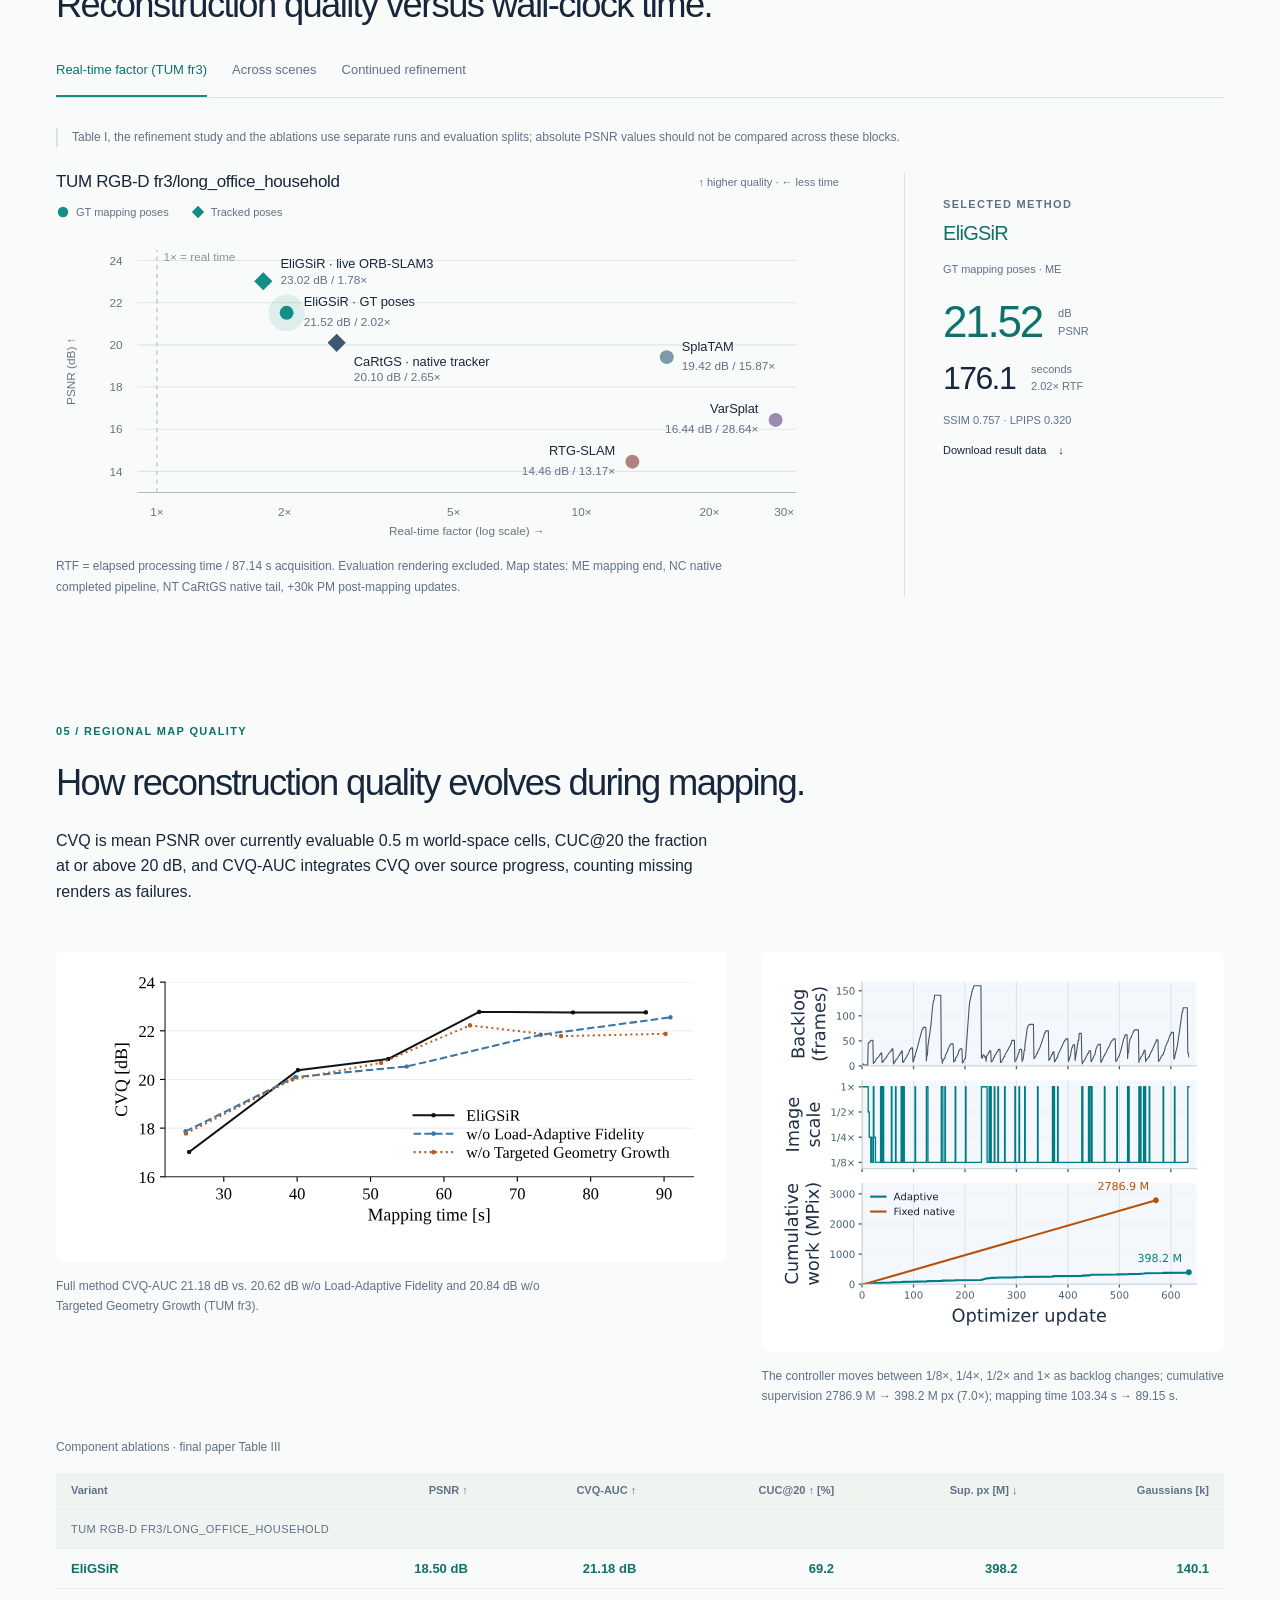
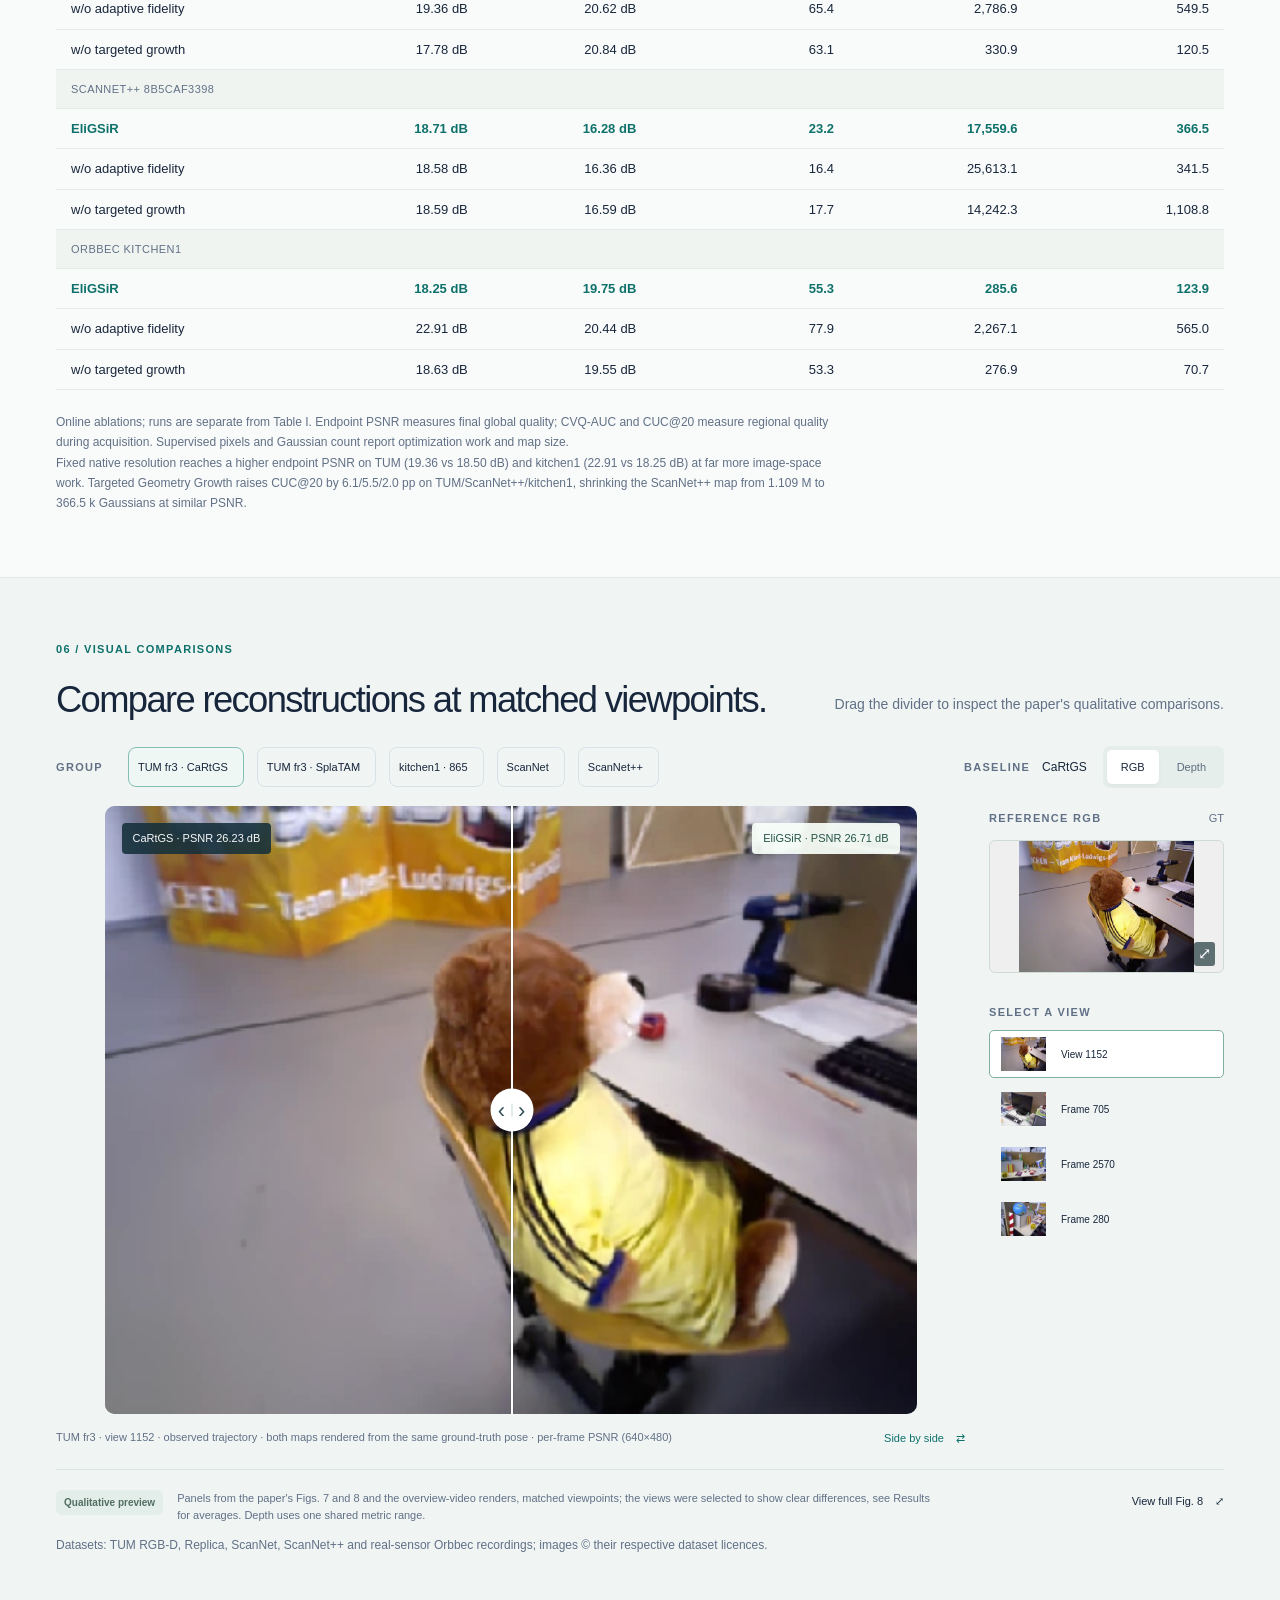
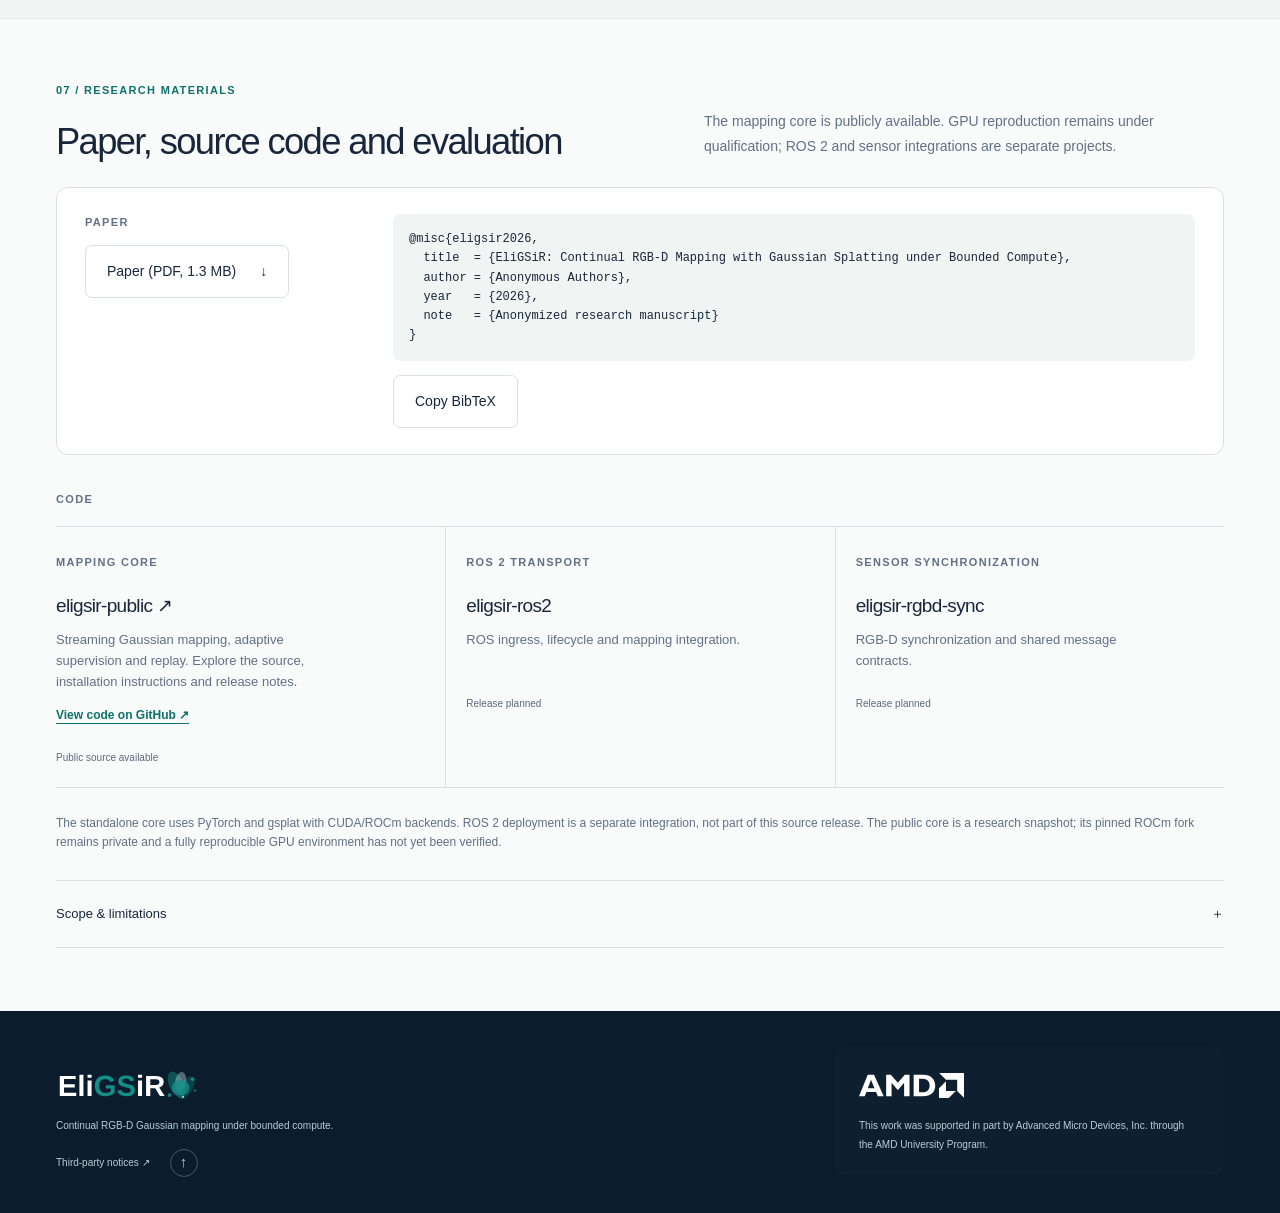
==== commit 837fb79a: "Gate Pages deployment on source-link and release-package checks" ====
--- a/index.html
+++ b/index.html
@@ -243,7 +243,7 @@
       </div>
       <span class="mini-label code-heading">CODE</span>
       <div class="resource-grid">
-        <article class="resource-card"><span class="mini-label">MAPPING CORE</span><div><h3><a class="resource-title-link" href="https://github.com/eligsir-project/eligsir-public" target="_blank" rel="noopener noreferrer">eligsir-public ↗</a></h3></div><p>Streaming Gaussian mapping, adaptive supervision and replay. Explore the source, installation instructions and release notes.</p><a class="resource-link" href="https://github.com/eligsir-project/eligsir-public" target="_blank" rel="noopener noreferrer">View code on GitHub ↗</a><span class="resource-tag">Public source · GPU reproduction pending</span></article>
+        <article class="resource-card"><span class="mini-label">MAPPING CORE</span><div><h3><a class="resource-title-link" href="https://github.com/eligsir-project/eligsir-public" target="_blank" rel="noopener noreferrer">eligsir-public ↗</a></h3></div><p>Streaming Gaussian mapping, adaptive supervision and replay. Explore the source, installation instructions and release notes.</p><a class="resource-link" href="https://github.com/eligsir-project/eligsir-public" target="_blank" rel="noopener noreferrer">View code on GitHub ↗</a><span class="resource-tag">Public source available</span></article>
         <article class="resource-card"><span class="mini-label">ROS 2 TRANSPORT</span><div><h3>eligsir-ros2</h3></div><p>ROS ingress, lifecycle and mapping integration.</p><span class="resource-tag">Release planned</span></article>
         <article class="resource-card"><span class="mini-label">SENSOR SYNCHRONIZATION</span><div><h3>eligsir-rgbd-sync</h3></div><p>RGB-D synchronization and shared message contracts.</p><span class="resource-tag">Release planned</span></article>
       </div>
